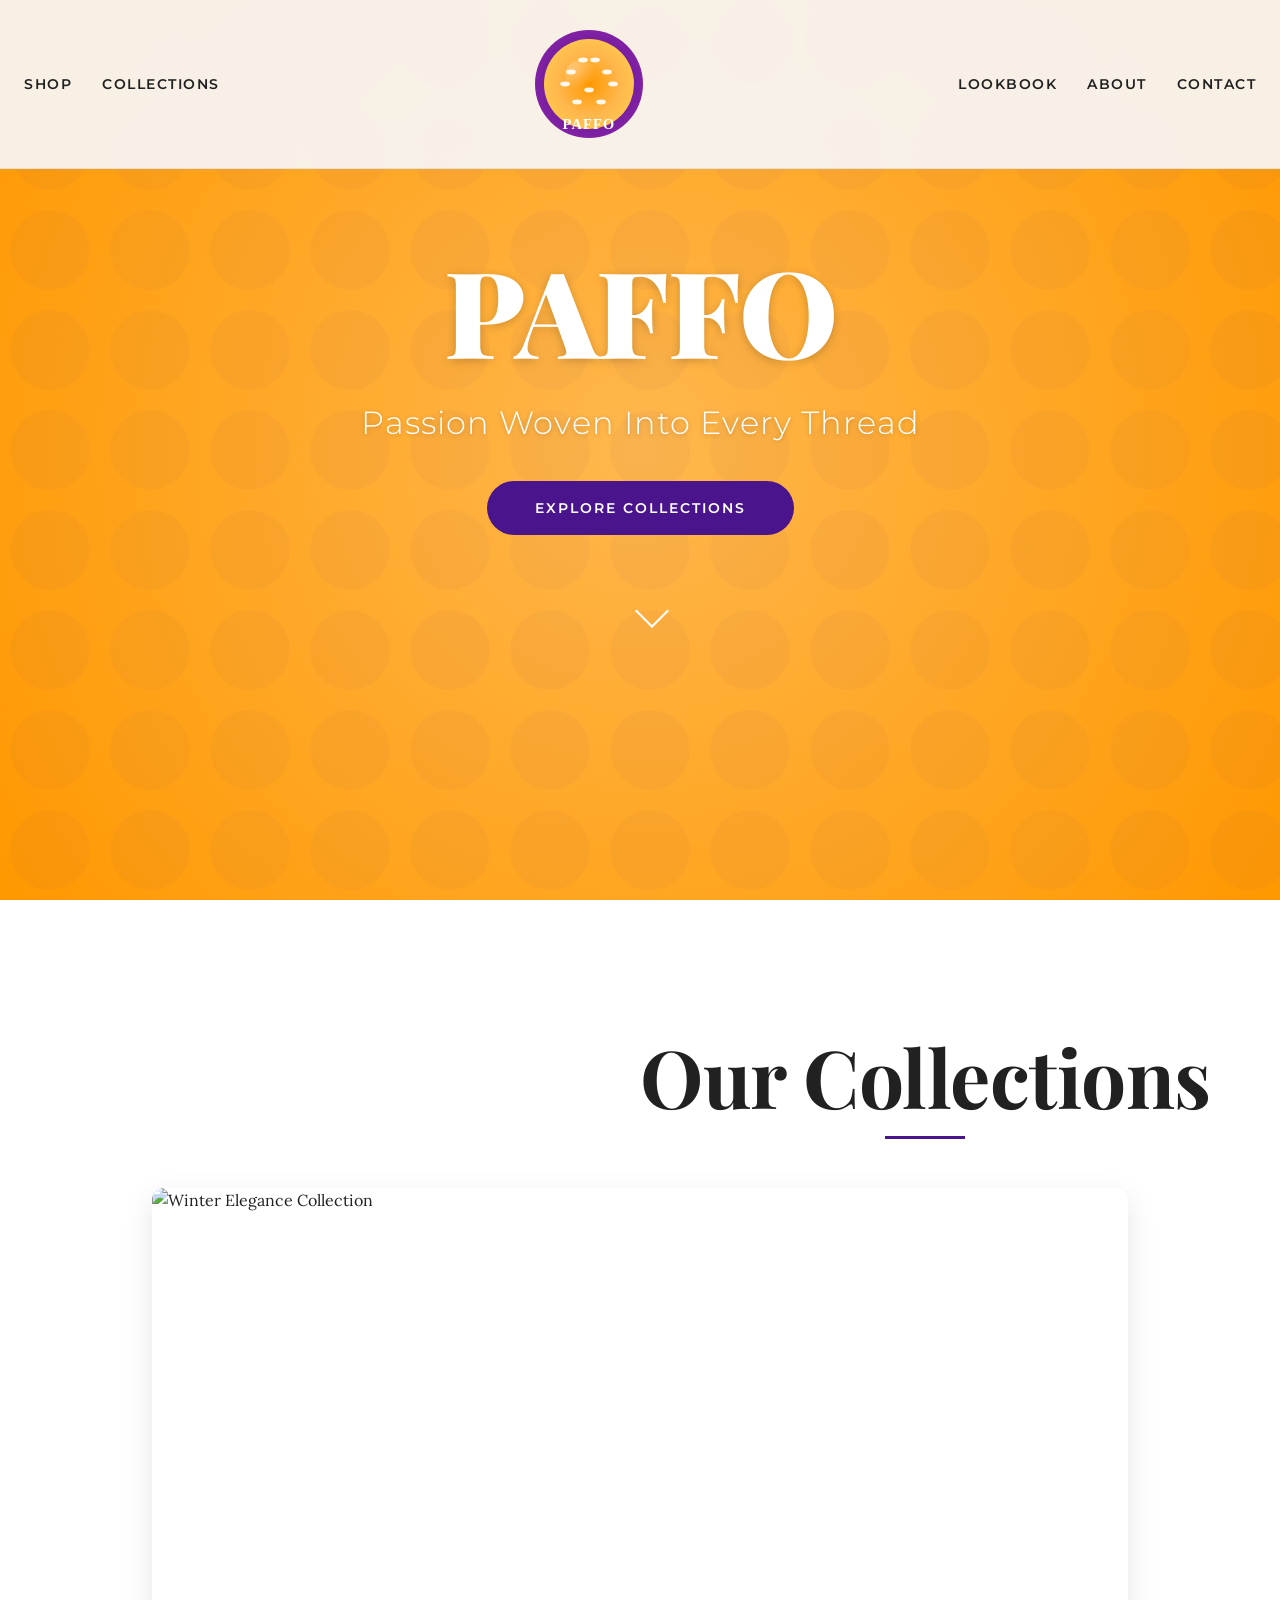
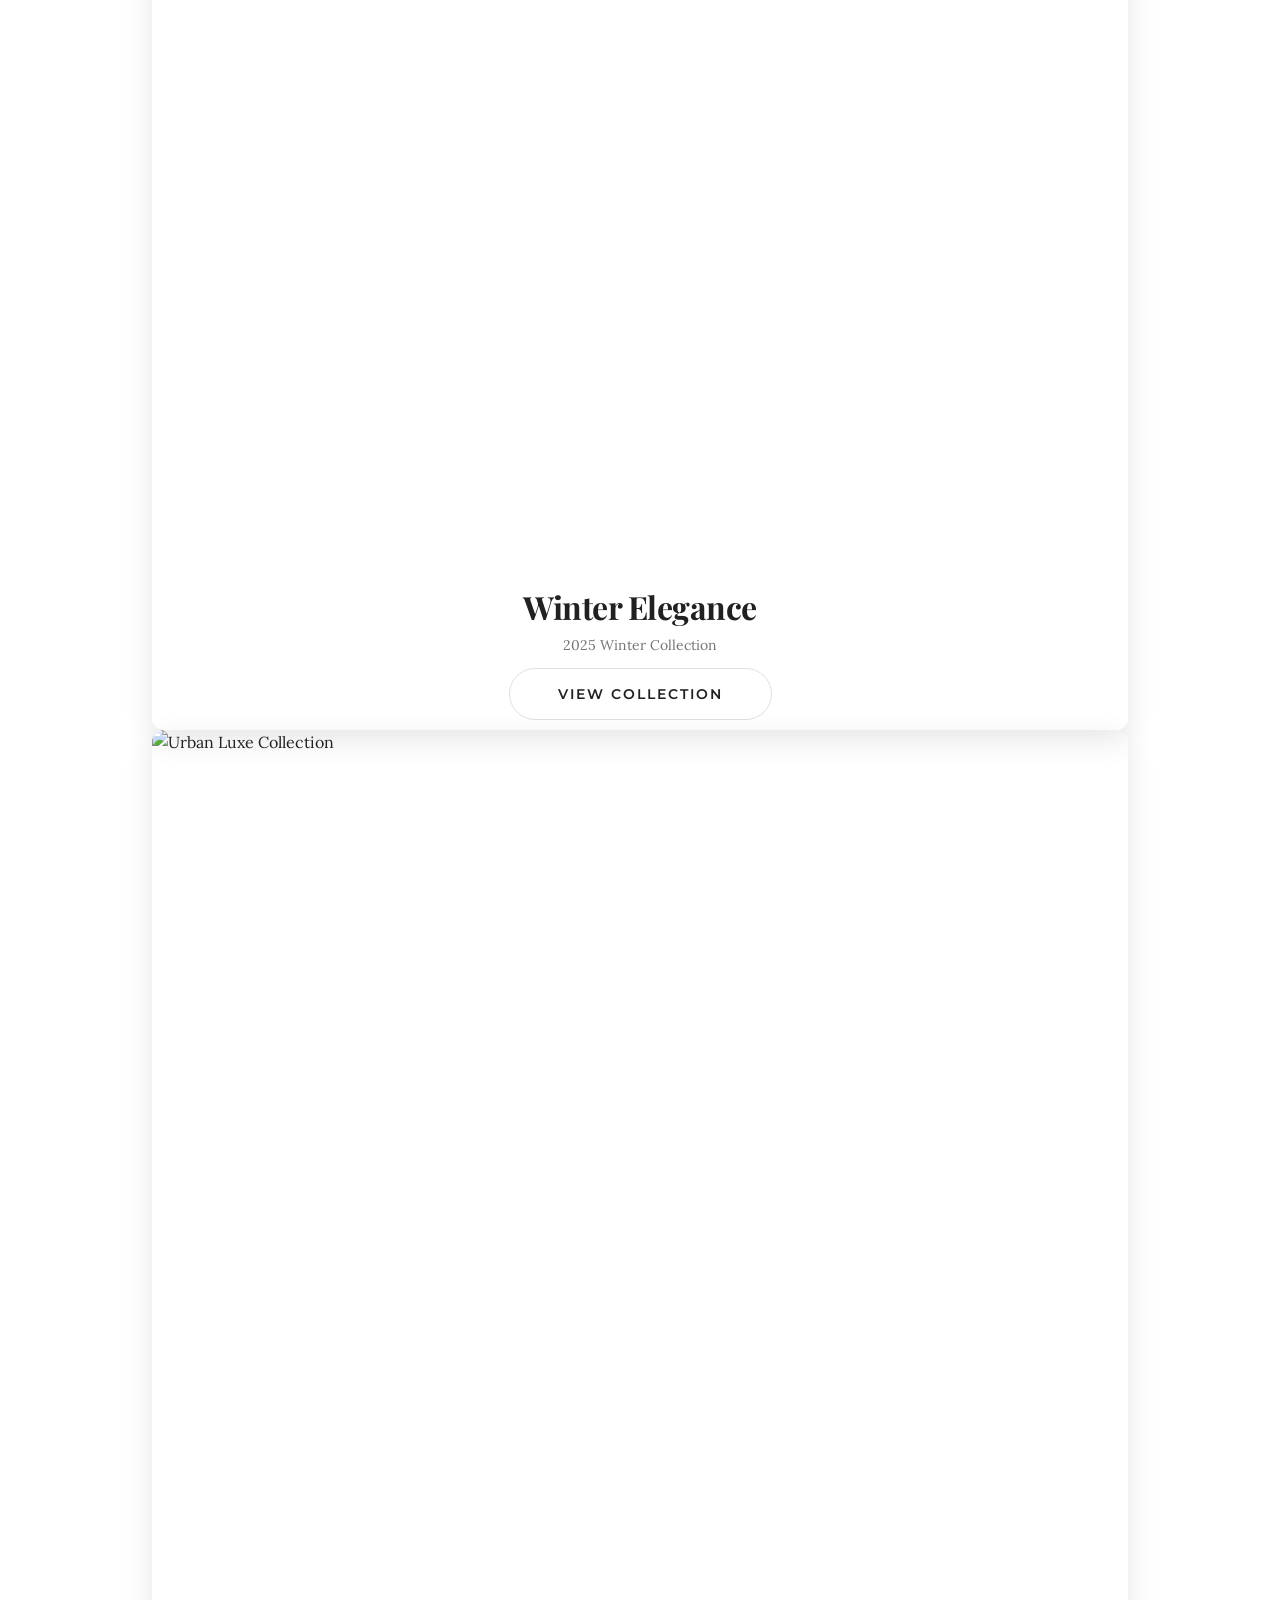
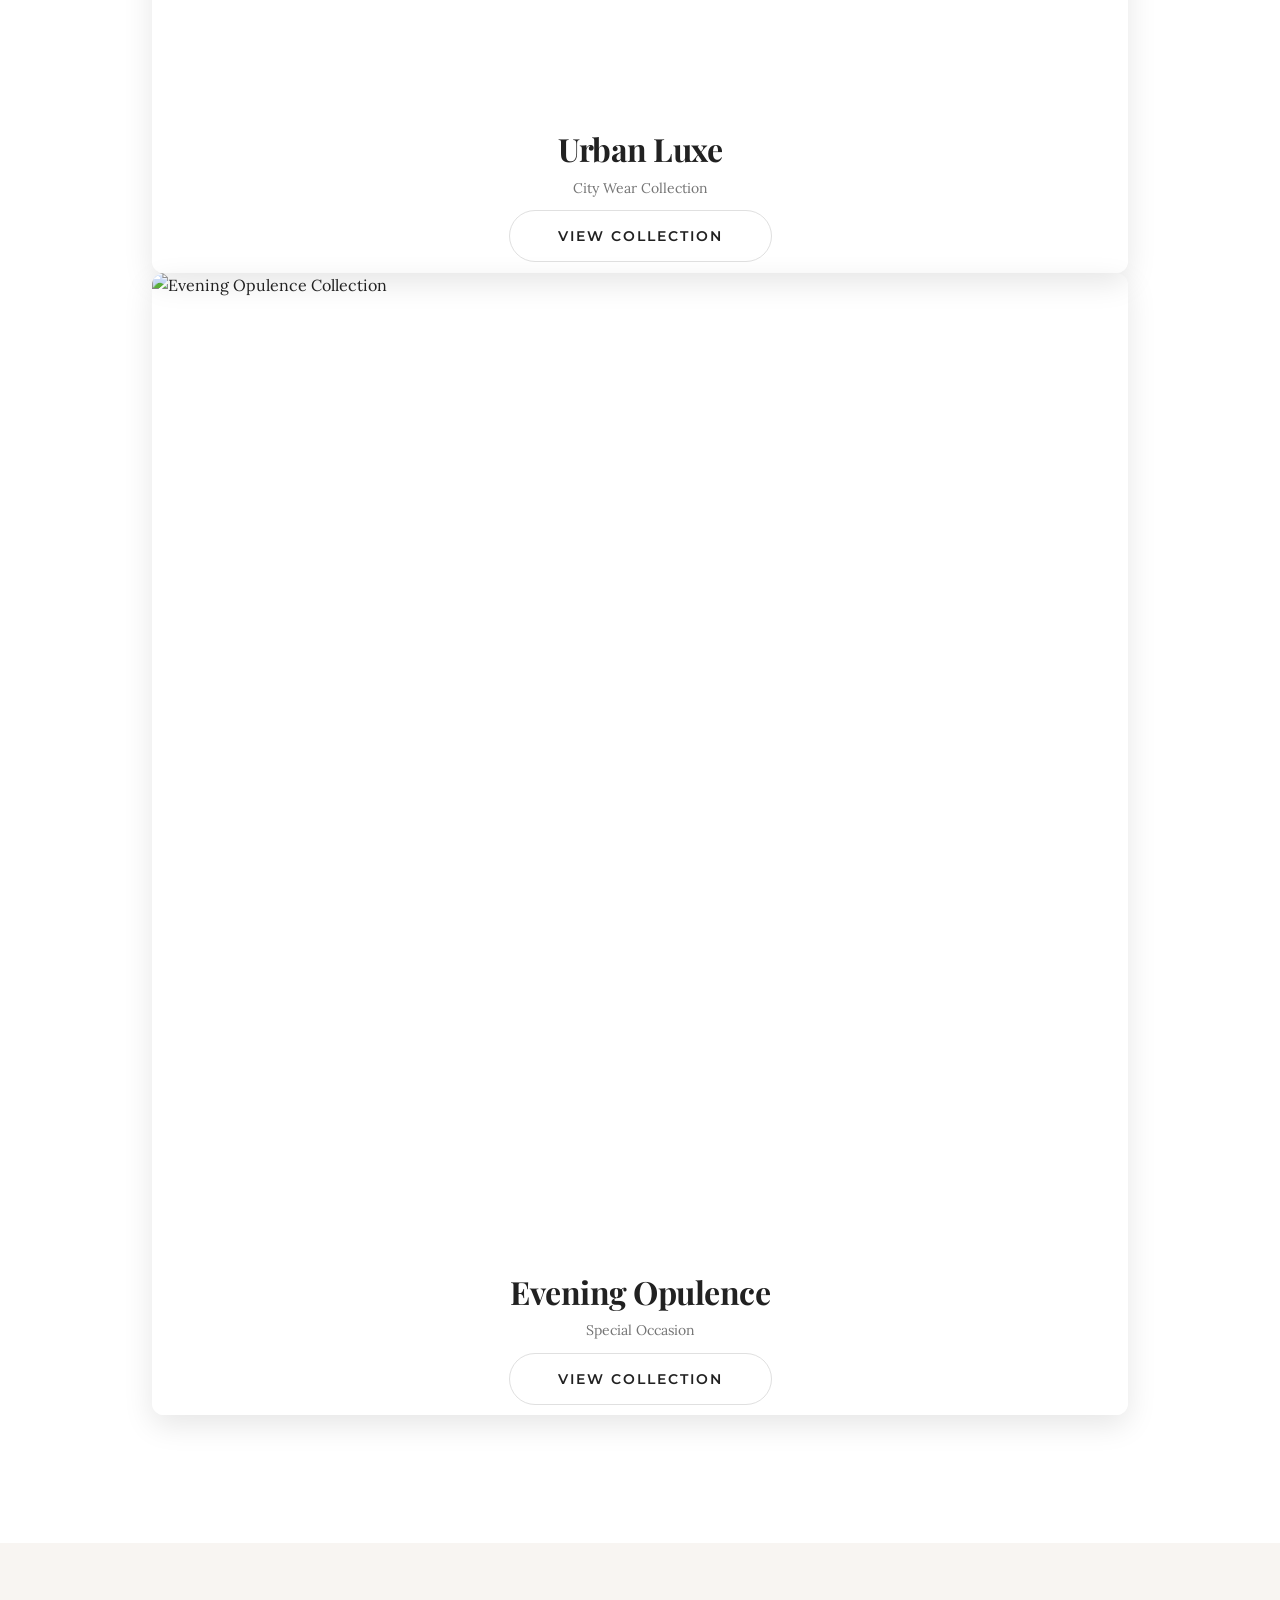
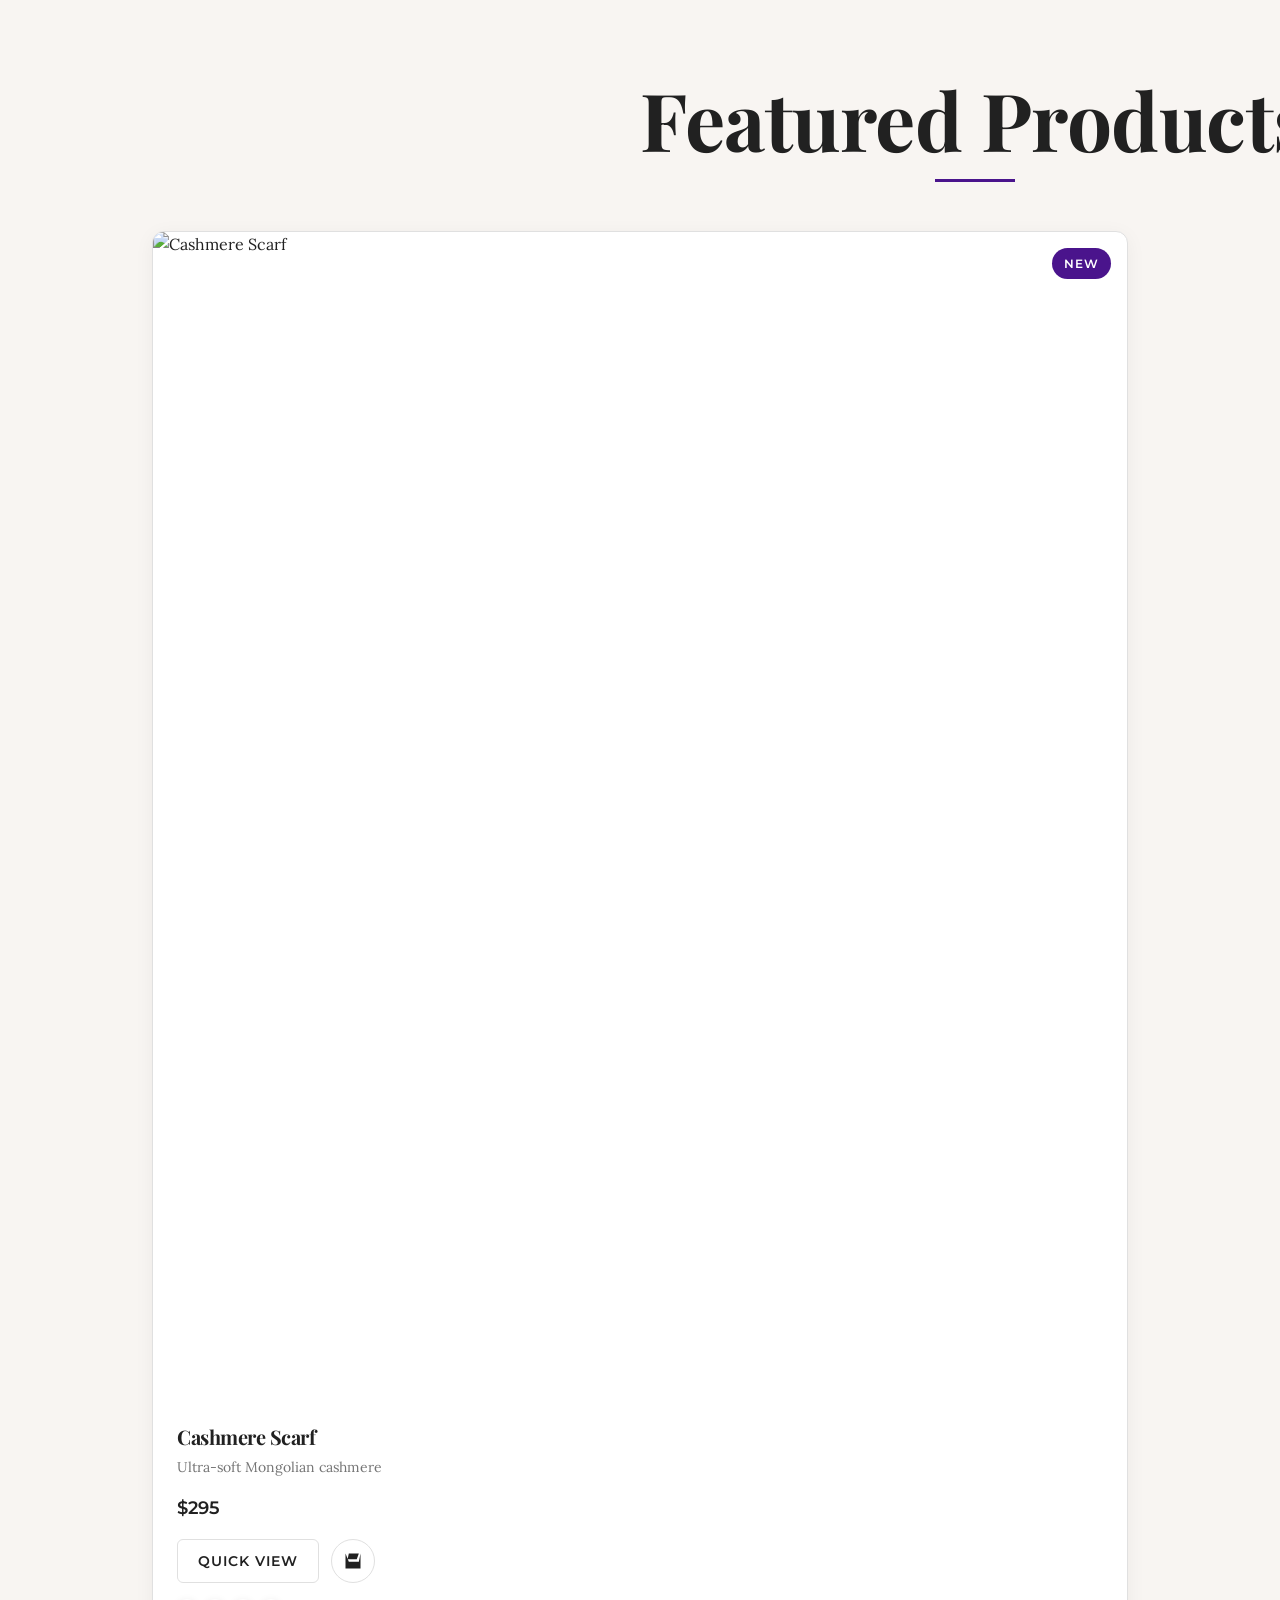
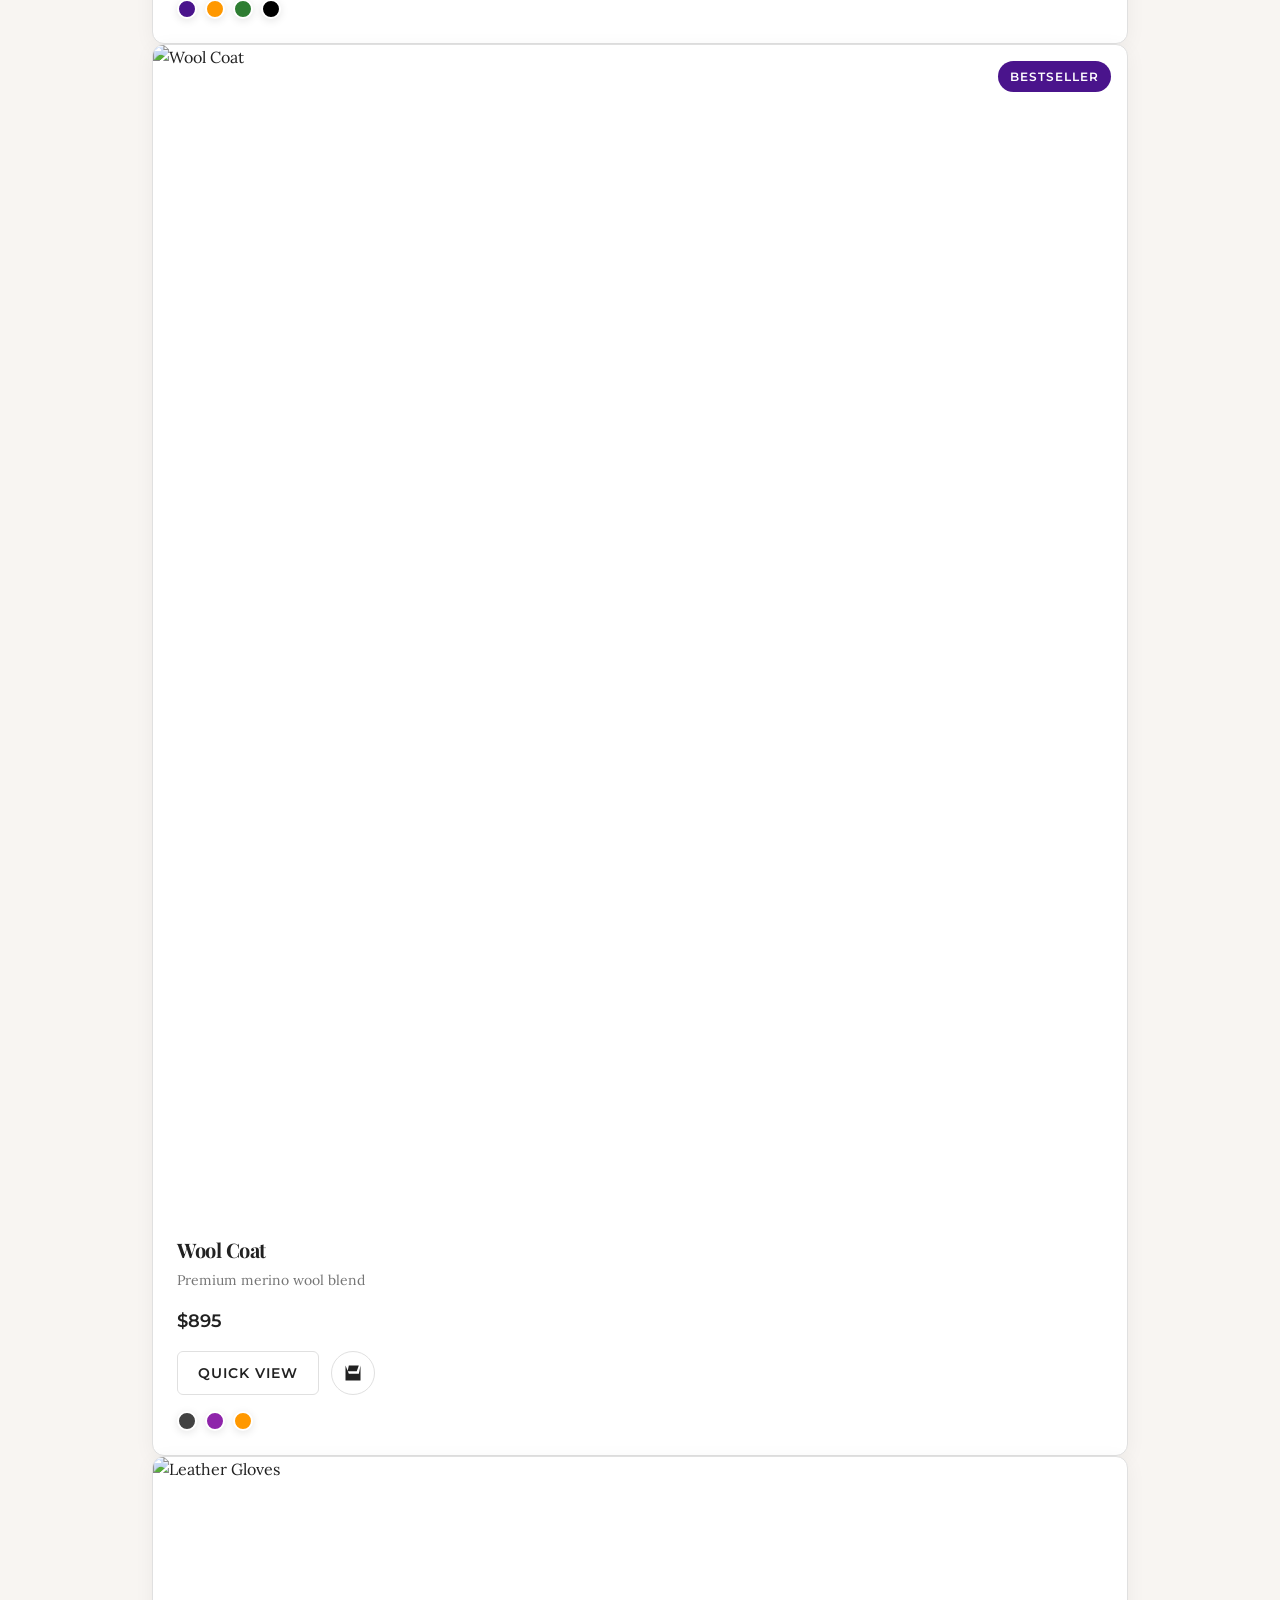
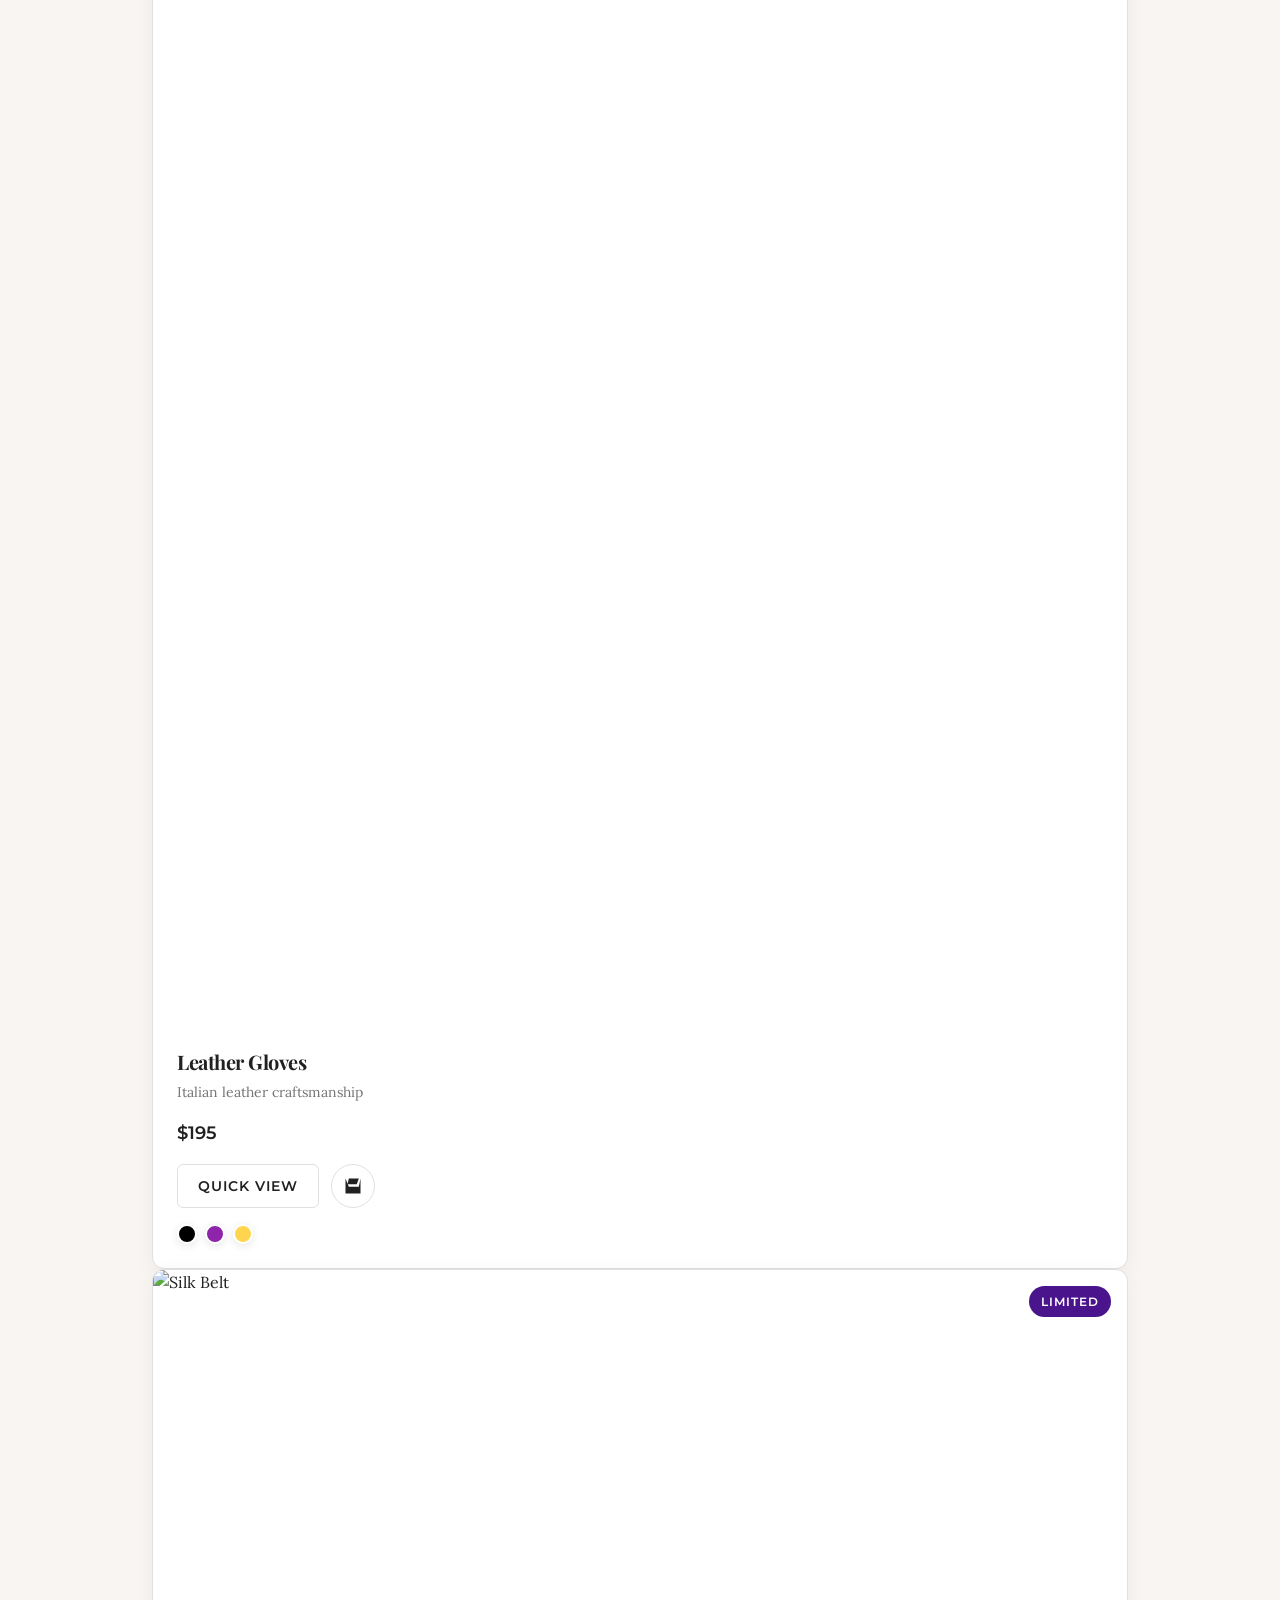
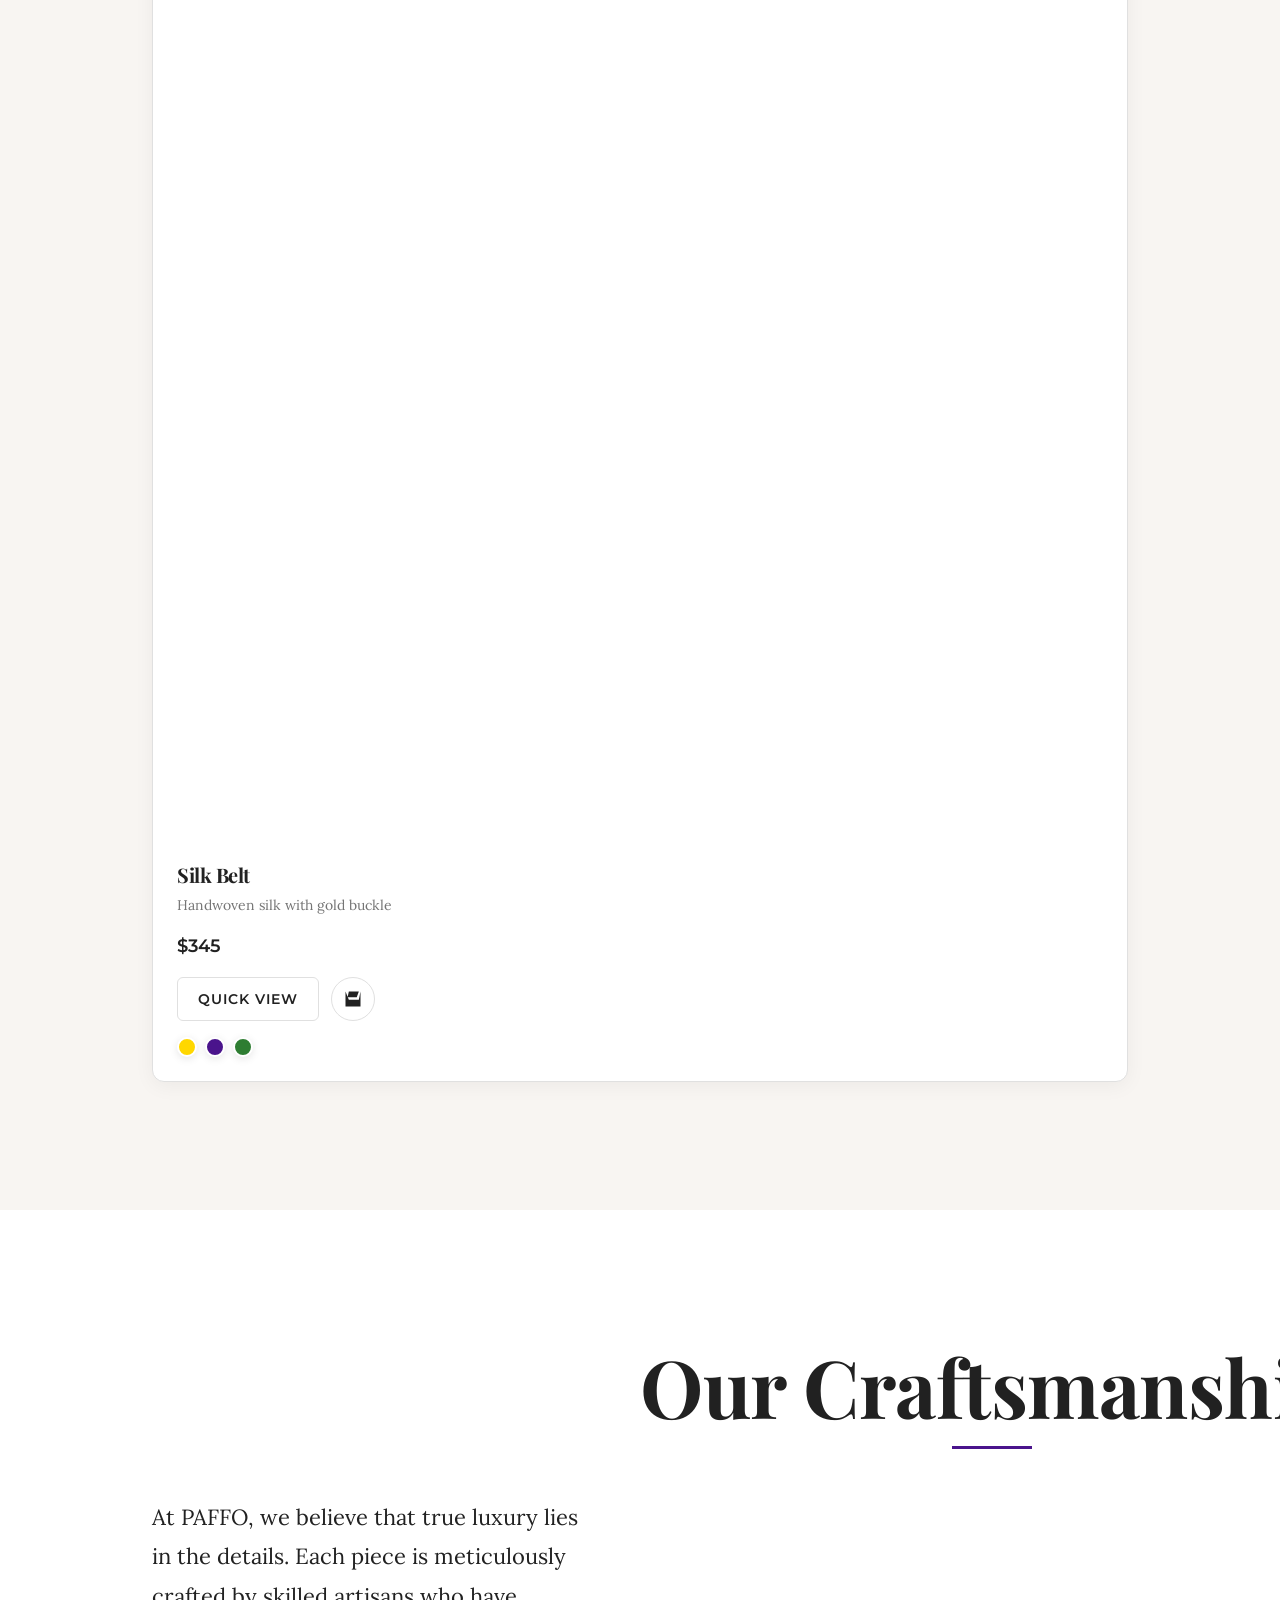
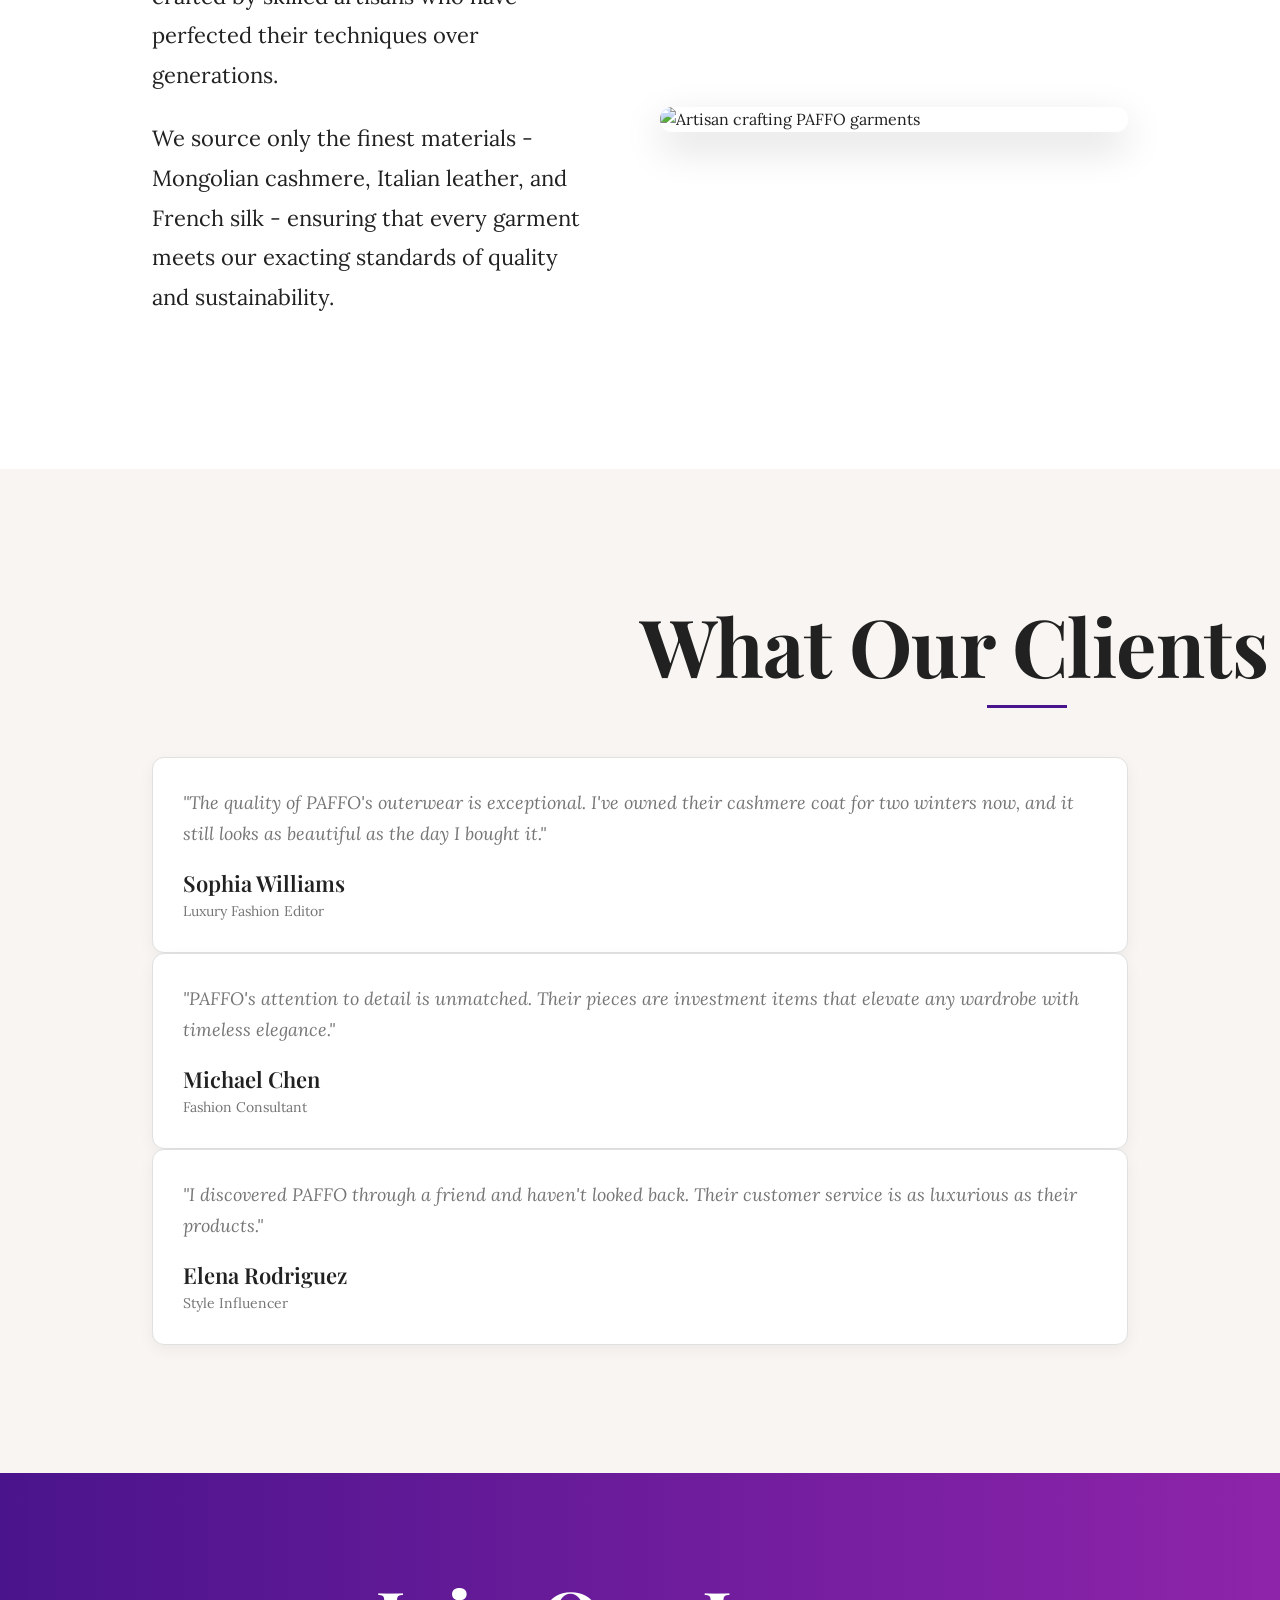
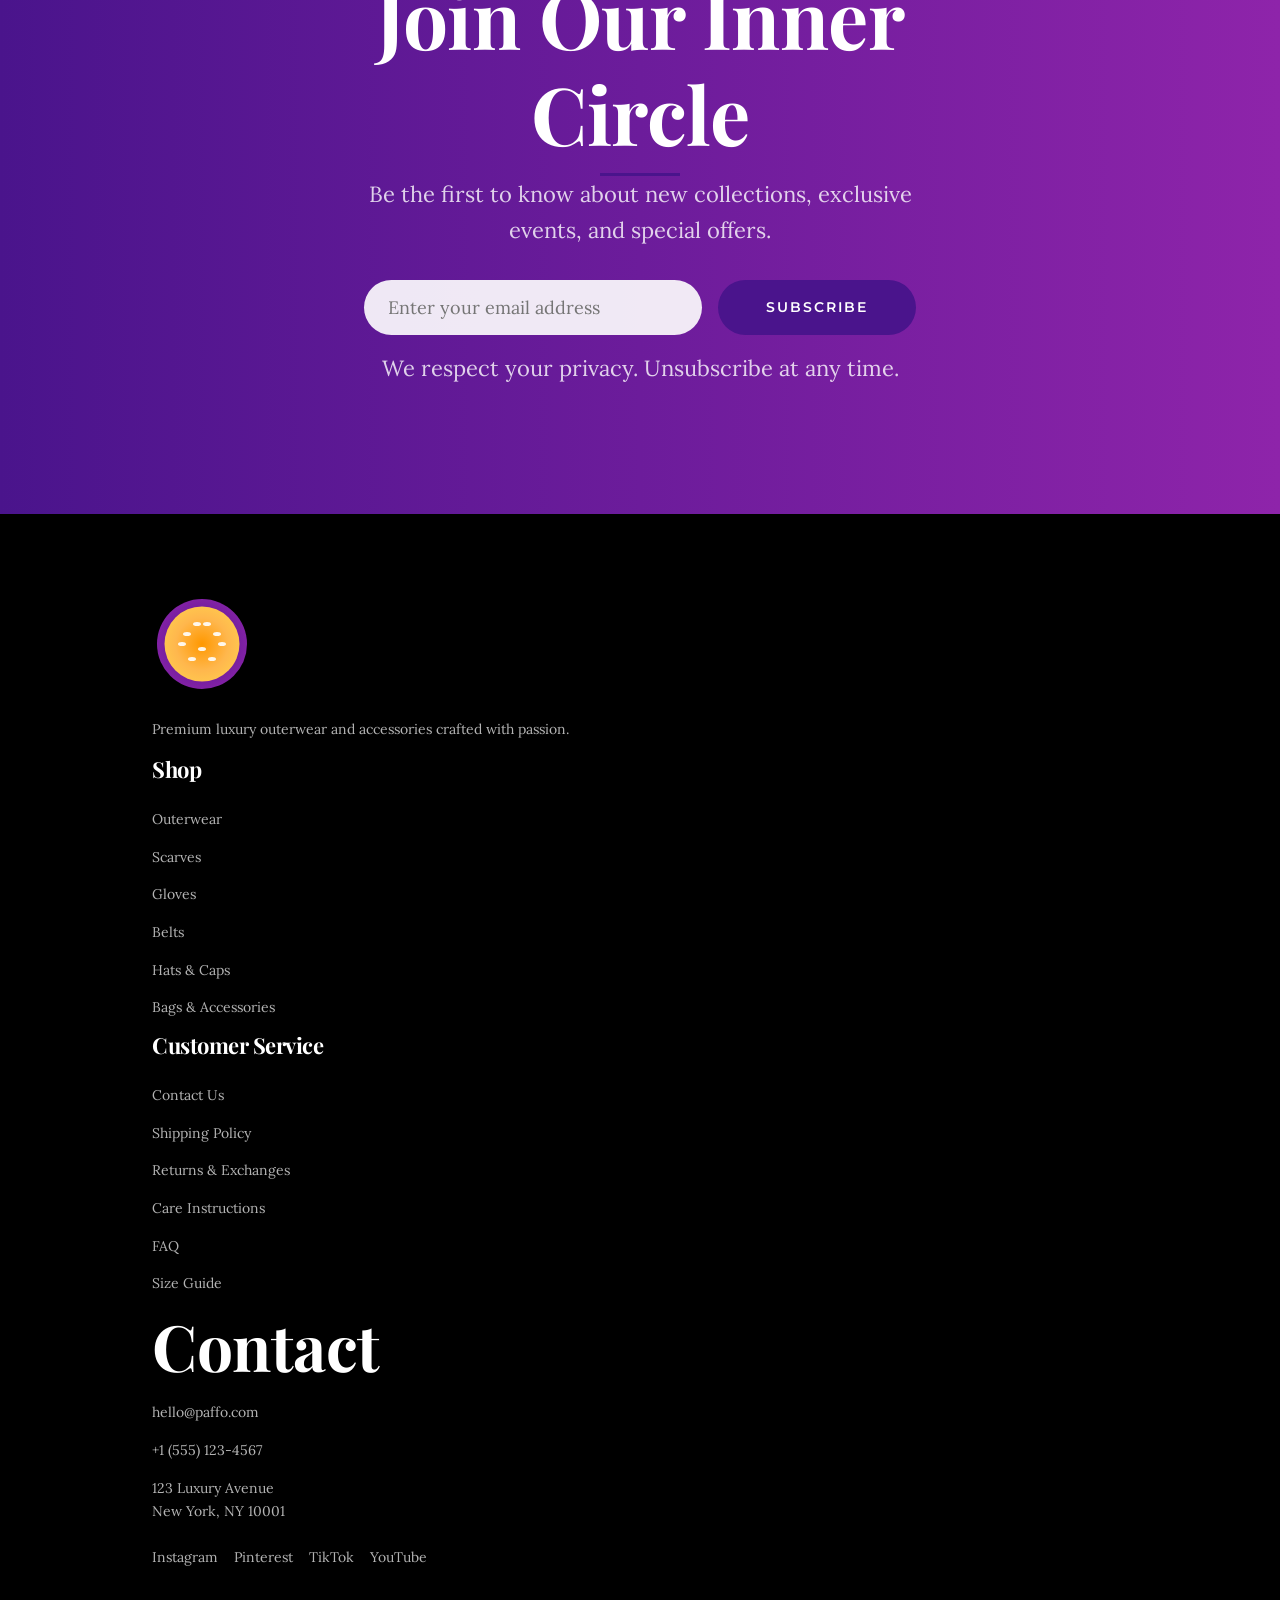
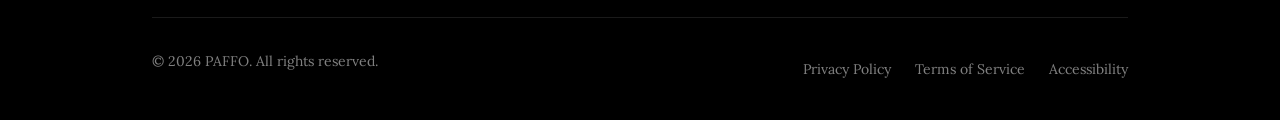
==== index.html @ 818f44b5 "**Title:** Launch PAFFO Luxury Fashion Website with Premium Design and Interactive Features - **.git" ====
<!DOCTYPE html>
<html lang="en">
<head>
    <meta charset="UTF-8">
    <meta name="viewport" content="width=device-width, initial-scale=1.0">
    <title>PAFFO | Luxury Outerwear & Accessories</title>
    <meta name="description" content="Premium luxury outerwear and accessories crafted with passion. Discover our exclusive collections of coats, scarves, gloves and more.">
    
    <!-- Open Graph / Social Media Meta Tags -->
    <meta property="og:title" content="PAFFO | Luxury Outerwear & Accessories">
    <meta property="og:description" content="Premium luxury outerwear and accessories crafted with passion.">
    <meta property="og:image" content="/img/og-image.jpg">
    <meta property="og:url" content="https://paffo.com">
    <meta name="twitter:card" content="summary_large_image">
    
    <!-- Favicon -->
    <link rel="icon" type="image/x-icon" href="/img/favicon.ico">
    <link rel="apple-touch-icon" sizes="180x180" href="/img/apple-touch-icon.png">
    
    <!-- Web Fonts -->
    <link rel="preconnect" href="https://fonts.googleapis.com">
    <link rel="preconnect" href="https://fonts.gstatic.com" crossorigin>
    <link href="https://fonts.googleapis.com/css2?family=Playfair+Display:wght@400;700;900&family=Lora:ital,wght@0,400;0,500;1,400&family=Montserrat:wght@300;400;600&display=swap" rel="stylesheet">
    
    <!-- CSS Files -->
    <link rel="stylesheet" href="/css/reset.css">
    <link rel="stylesheet" href="/css/variables.css">
    <link rel="stylesheet" href="/css/base.css">
    <link rel="stylesheet" href="/css/layout.css">
    <link rel="stylesheet" href="/css/components.css">
    <link rel="stylesheet" href="/css/navigation.css">
    <link rel="stylesheet" href="/css/animations.css">
    <link rel="stylesheet" href="/css/responsive.css">
</head>
<body>
    <!-- Navigation -->
    <nav class="navbar">
        <div class="nav-container">
            <div class="nav-left">
                <a href="#" class="nav-item">Shop</a>
                <a href="#" class="nav-item">Collections</a>
            </div>
            
            <div class="nav-logo">
                <svg class="paffo-logo" viewBox="0 0 200 200" xmlns="http://www.w3.org/2000/svg">
                  <!-- Outer rind - purple gradient -->
                  <circle cx="100" cy="100" r="90" fill="url(#rindGradient)"/>
                  
                  <!-- Inner flesh - orange gradient -->
                  <circle cx="100" cy="100" r="75" fill="url(#fleshGradient)"/>
                  
                  <!-- Seeds - scattered pattern -->
                  <g class="seeds">
                    <!-- Seed 1 -->
                    <ellipse cx="70" cy="80" rx="8" ry="4" fill="#FFFFFF" opacity="0.9"/>
                    <!-- Seed 2 -->
                    <ellipse cx="130" cy="80" rx="8" ry="4" fill="#FFFFFF" opacity="0.9"/>
                    <!-- Seed 3 -->
                    <ellipse cx="100" cy="110" rx="8" ry="4" fill="#FFFFFF" opacity="0.9"/>
                    <!-- Seed 4 -->
                    <ellipse cx="80" cy="130" rx="8" ry="4" fill="#FFFFFF" opacity="0.9"/>
                    <!-- Seed 5 -->
                    <ellipse cx="120" cy="130" rx="8" ry="4" fill="#FFFFFF" opacity="0.9"/>
                    <!-- Seed 6 -->
                    <ellipse cx="60" cy="100" rx="8" ry="4" fill="#FFFFFF" opacity="0.9"/>
                    <!-- Seed 7 -->
                    <ellipse cx="140" cy="100" rx="8" ry="4" fill="#FFFFFF" opacity="0.9"/>
                    <!-- Seed 8 -->
                    <ellipse cx="90" cy="60" rx="8" ry="4" fill="#FFFFFF" opacity="0.9"/>
                    <!-- Seed 9 -->
                    <ellipse cx="110" cy="60" rx="8" ry="4" fill="#FFFFFF" opacity="0.9"/>
                  </g>
                  
                  <!-- Highlight - glossy effect -->
                  <circle cx="85" cy="85" r="25" fill="url(#highlightGradient)" opacity="0.3"/>
                  
                  <!-- Brand name text -->
                  <text x="100" y="175" text-anchor="middle" font-family="Georgia, serif" font-size="24" font-weight="bold" fill="#FFFFFF" letter-spacing="2">PAFFO</text>
                  
                  <!-- Gradients definitions -->
                  <defs>
                    <radialGradient id="rindGradient" cx="50%" cy="50%" r="60%">
                      <stop offset="0%" stop-color="#4A148C" stop-opacity="1"/>
                      <stop offset="50%" stop-color="#6A1B9A" stop-opacity="1"/>
                      <stop offset="100%" stop-color="#8E24AA" stop-opacity="1"/>
                    </radialGradient>
                    
                    <radialGradient id="fleshGradient" cx="50%" cy="50%" r="70%">
                      <stop offset="0%" stop-color="#FF9800" stop-opacity="1"/>
                      <stop offset="50%" stop-color="#FFB74D" stop-opacity="1"/>
                      <stop offset="100%" stop-color="#FFD54F" stop-opacity="1"/>
                    </radialGradient>
                    
                    <radialGradient id="highlightGradient" cx="30%" cy="30%" r="70%">
                      <stop offset="0%" stop-color="#FFFFFF" stop-opacity="1"/>
                      <stop offset="100%" stop-color="#FFFFFF" stop-opacity="0"/>
                    </radialGradient>
                  </defs>
                </svg>
            </div>
            
            <div class="nav-right">
                <a href="#" class="nav-item">Lookbook</a>
                <a href="#" class="nav-item">About</a>
                <a href="#" class="nav-item">Contact</a>
            </div>
            
            <div class="hamburger">
                <span></span>
                <span></span>
                <span></span>
            </div>
        </div>
        
        <div class="mobile-menu">
            <svg class="paffo-logo" viewBox="0 0 200 200" xmlns="http://www.w3.org/2000/svg" style="width: 80px; height: 80px;">
              <!-- Outer rind - purple gradient -->
              <circle cx="100" cy="100" r="90" fill="url(#mobileRindGradient)"/>
              
              <!-- Inner flesh - orange gradient -->
              <circle cx="100" cy="100" r="75" fill="url(#mobileFleshGradient)"/>
              
              <!-- Seeds - scattered pattern -->
              <g class="seeds">
                <!-- Seed 1 -->
                <ellipse cx="70" cy="80" rx="8" ry="4" fill="#FFFFFF" opacity="0.9"/>
                <!-- Seed 2 -->
                <ellipse cx="130" cy="80" rx="8" ry="4" fill="#FFFFFF" opacity="0.9"/>
                <!-- Seed 3 -->
                <ellipse cx="100" cy="110" rx="8" ry="4" fill="#FFFFFF" opacity="0.9"/>
                <!-- Seed 4 -->
                <ellipse cx="80" cy="130" rx="8" ry="4" fill="#FFFFFF" opacity="0.9"/>
                <!-- Seed 5 -->
                <ellipse cx="120" cy="130" rx="8" ry="4" fill="#FFFFFF" opacity="0.9"/>
                <!-- Seed 6 -->
                <ellipse cx="60" cy="100" rx="8" ry="4" fill="#FFFFFF" opacity="0.9"/>
                <!-- Seed 7 -->
                <ellipse cx="140" cy="100" rx="8" ry="4" fill="#FFFFFF" opacity="0.9"/>
                <!-- Seed 8 -->
                <ellipse cx="90" cy="60" rx="8" ry="4" fill="#FFFFFF" opacity="0.9"/>
                <!-- Seed 9 -->
                <ellipse cx="110" cy="60" rx="8" ry="4" fill="#FFFFFF" opacity="0.9"/>
              </g>
              
              <!-- Gradients definitions for mobile -->
              <defs>
                <radialGradient id="mobileRindGradient" cx="50%" cy="50%" r="60%">
                  <stop offset="0%" stop-color="#4A148C" stop-opacity="1"/>
                  <stop offset="50%" stop-color="#6A1B9A" stop-opacity="1"/>
                  <stop offset="100%" stop-color="#8E24AA" stop-opacity="1"/>
                </radialGradient>
                
                <radialGradient id="mobileFleshGradient" cx="50%" cy="50%" r="70%">
                  <stop offset="0%" stop-color="#FF9800" stop-opacity="1"/>
                  <stop offset="50%" stop-color="#FFB74D" stop-opacity="1"/>
                  <stop offset="100%" stop-color="#FFD54F" stop-opacity="1"/>
                </radialGradient>
              </defs>
            </svg>
            
            <a href="#" class="mobile-nav-item">Shop</a>
            <a href="#" class="mobile-nav-item">Collections</a>
            <a href="#" class="mobile-nav-item">Lookbook</a>
            <a href="#" class="mobile-nav-item">About</a>
            <a href="#" class="mobile-nav-item">Contact</a>
        </div>
    </nav>

    <!-- Hero Section -->
    <section class="hero">
        <div class="hero-container">
            <div class="hero-content">
                <h1 class="hero-title fade-in">PAFFO</h1>
                <p class="hero-subtitle fade-in">Passion Woven Into Every Thread</p>
                <a href="#collections" class="btn-primary fade-in">Explore Collections</a>
            </div>
            <div class="hero-scroll-indicator fade-in">
                <div class="scroll-arrow"></div>
            </div>
        </div>
    </section>

    <!-- Collections Section -->
    <section id="collections" class="collections-section">
        <div class="container">
            <h2 class="section-title slide-left">Our Collections</h2>
            <div class="collections-grid grid-3">
                <div class="collection-card">
                    <div class="collection-image-container">
                        <img src="/img/collections/winter-elegance.jpg" alt="Winter Elegance Collection" class="collection-image">
                    </div>
                    <div class="collection-info">
                        <h3>Winter Elegance</h3>
                        <p>2025 Winter Collection</p>
                        <a href="#" class="btn-secondary">View Collection</a>
                    </div>
                </div>
                
                <div class="collection-card">
                    <div class="collection-image-container">
                        <img src="/img/collections/urban-luxe.jpg" alt="Urban Luxe Collection" class="collection-image">
                    </div>
                    <div class="collection-info">
                        <h3>Urban Luxe</h3>
                        <p>City Wear Collection</p>
                        <a href="#" class="btn-secondary">View Collection</a>
                    </div>
                </div>
                
                <div class="collection-card">
                    <div class="collection-image-container">
                        <img src="/img/collections/evening-opulence.jpg" alt="Evening Opulence Collection" class="collection-image">
                    </div>
                    <div class="collection-info">
                        <h3>Evening Opulence</h3>
                        <p>Special Occasion</p>
                        <a href="#" class="btn-secondary">View Collection</a>
                    </div>
                </div>
            </div>
        </div>
    </section>

    <!-- Product Showcase -->
    <section class="products-section">
        <div class="container">
            <h2 class="section-title slide-right">Featured Products</h2>
            <div class="products-grid grid-4">
                <div class="product-card">
                    <div class="product-image-container">
                        <img src="/img/products/cashmere-scarf-main.jpg" alt="Cashmere Scarf" class="product-image-main">
                        <img src="/img/products/cashmere-scarf-hover.jpg" alt="Cashmere Scarf" class="product-image-hover">
                        <div class="product-badge">New</div>
                    </div>
                    <div class="product-info">
                        <h3 class="product-name">Cashmere Scarf</h3>
                        <p class="product-description">Ultra-soft Mongolian cashmere</p>
                        <div class="product-price">$295</div>
                        
                        <div class="product-actions">
                            <button class="btn-quick-view">Quick View</button>
                            <button class="btn-add-to-cart">
                                <svg width="20" height="20" viewBox="0 0 24 24">
                                    <path d="M3 3h18l-2 10H7L3 3zm16 0l-2.5 7h-11L7 3H3v18h18V3h-2z" fill="currentColor"/>
                                </svg>
                            </button>
                        </div>
                        
                        <div class="product-colors">
                            <span class="color-swatch" style="background: #4A148C;"></span>
                            <span class="color-swatch" style="background: #FF9800;"></span>
                            <span class="color-swatch" style="background: #2E7D32;"></span>
                            <span class="color-swatch" style="background: #000000;"></span>
                        </div>
                    </div>
                </div>
                
                <div class="product-card">
                    <div class="product-image-container">
                        <img src="/img/products/wool-coat-main.jpg" alt="Wool Coat" class="product-image-main">
                        <img src="/img/products/wool-coat-hover.jpg" alt="Wool Coat" class="product-image-hover">
                        <div class="product-badge">Bestseller</div>
                    </div>
                    <div class="product-info">
                        <h3 class="product-name">Wool Coat</h3>
                        <p class="product-description">Premium merino wool blend</p>
                        <div class="product-price">$895</div>
                        
                        <div class="product-actions">
                            <button class="btn-quick-view">Quick View</button>
                            <button class="btn-add-to-cart">
                                <svg width="20" height="20" viewBox="0 0 24 24">
                                    <path d="M3 3h18l-2 10H7L3 3zm16 0l-2.5 7h-11L7 3H3v18h18V3h-2z" fill="currentColor"/>
                                </svg>
                            </button>
                        </div>
                        
                        <div class="product-colors">
                            <span class="color-swatch" style="background: #424242;"></span>
                            <span class="color-swatch" style="background: #8E24AA;"></span>
                            <span class="color-swatch" style="background: #FF9800;"></span>
                        </div>
                    </div>
                </div>
                
                <div class="product-card">
                    <div class="product-image-container">
                        <img src="/img/products/leather-gloves-main.jpg" alt="Leather Gloves" class="product-image-main">
                        <img src="/img/products/leather-gloves-hover.jpg" alt="Leather Gloves" class="product-image-hover">
                    </div>
                    <div class="product-info">
                        <h3 class="product-name">Leather Gloves</h3>
                        <p class="product-description">Italian leather craftsmanship</p>
                        <div class="product-price">$195</div>
                        
                        <div class="product-actions">
                            <button class="btn-quick-view">Quick View</button>
                            <button class="btn-add-to-cart">
                                <svg width="20" height="20" viewBox="0 0 24 24">
                                    <path d="M3 3h18l-2 10H7L3 3zm16 0l-2.5 7h-11L7 3H3v18h18V3h-2z" fill="currentColor"/>
                                </svg>
                            </button>
                        </div>
                        
                        <div class="product-colors">
                            <span class="color-swatch" style="background: #000000;"></span>
                            <span class="color-swatch" style="background: #8E24AA;"></span>
                            <span class="color-swatch" style="background: #FFD54F;"></span>
                        </div>
                    </div>
                </div>
                
                <div class="product-card">
                    <div class="product-image-container">
                        <img src="/img/products/silk-belt-main.jpg" alt="Silk Belt" class="product-image-main">
                        <img src="/img/products/silk-belt-hover.jpg" alt="Silk Belt" class="product-image-hover">
                        <div class="product-badge">Limited</div>
                    </div>
                    <div class="product-info">
                        <h3 class="product-name">Silk Belt</h3>
                        <p class="product-description">Handwoven silk with gold buckle</p>
                        <div class="product-price">$345</div>
                        
                        <div class="product-actions">
                            <button class="btn-quick-view">Quick View</button>
                            <button class="btn-add-to-cart">
                                <svg width="20" height="20" viewBox="0 0 24 24">
                                    <path d="M3 3h18l-2 10H7L3 3zm16 0l-2.5 7h-11L7 3H3v18h18V3h-2z" fill="currentColor"/>
                                </svg>
                            </button>
                        </div>
                        
                        <div class="product-colors">
                            <span class="color-swatch" style="background: #FFD700;"></span>
                            <span class="color-swatch" style="background: #4A148C;"></span>
                            <span class="color-swatch" style="background: #2E7D32;"></span>
                        </div>
                    </div>
                </div>
            </div>
        </div>
    </section>

    <!-- Craftsmanship Section -->
    <section class="craftsmanship-section">
        <div class="container">
            <h2 class="section-title slide-left">Our Craftsmanship</h2>
            <div class="craftsmanship-content">
                <div class="craftsmanship-text">
                    <p>At PAFFO, we believe that true luxury lies in the details. Each piece is meticulously crafted by skilled artisans who have perfected their techniques over generations.</p>
                    <p>We source only the finest materials - Mongolian cashmere, Italian leather, and French silk - ensuring that every garment meets our exacting standards of quality and sustainability.</p>
                </div>
                <div class="craftsmanship-image">
                    <img src="/img/craftsmanship/artisans.jpg" alt="Artisan crafting PAFFO garments">
                </div>
            </div>
        </div>
    </section>

    <!-- Testimonials -->
    <section class="testimonials-section">
        <div class="container">
            <h2 class="section-title slide-right">What Our Clients Say</h2>
            <div class="testimonials-grid grid-3">
                <div class="testimonial-card">
                    <div class="testimonial-content">
                        <p>"The quality of PAFFO's outerwear is exceptional. I've owned their cashmere coat for two winters now, and it still looks as beautiful as the day I bought it."</p>
                    </div>
                    <div class="testimonial-author">
                        <h4>Sophia Williams</h4>
                        <p>Luxury Fashion Editor</p>
                    </div>
                </div>
                
                <div class="testimonial-card">
                    <div class="testimonial-content">
                        <p>"PAFFO's attention to detail is unmatched. Their pieces are investment items that elevate any wardrobe with timeless elegance."</p>
                    </div>
                    <div class="testimonial-author">
                        <h4>Michael Chen</h4>
                        <p>Fashion Consultant</p>
                    </div>
                </div>
                
                <div class="testimonial-card">
                    <div class="testimonial-content">
                        <p>"I discovered PAFFO through a friend and haven't looked back. Their customer service is as luxurious as their products."</p>
                    </div>
                    <div class="testimonial-author">
                        <h4>Elena Rodriguez</h4>
                        <p>Style Influencer</p>
                    </div>
                </div>
            </div>
        </div>
    </section>

    <!-- Newsletter -->
    <section class="newsletter-section">
        <div class="container">
            <div class="newsletter-content">
                <h2 class="section-title">Join Our Inner Circle</h2>
                <p>Be the first to know about new collections, exclusive events, and special offers.</p>
                
                <form class="newsletter-form">
                    <input type="email" placeholder="Enter your email address" required>
                    <button type="submit" class="btn-primary">Subscribe</button>
                </form>
                
                <p class="privacy-note">We respect your privacy. Unsubscribe at any time.</p>
            </div>
        </div>
    </section>

    <!-- Footer -->
    <footer class="footer">
        <div class="container">
            <div class="footer-grid grid-4">
                <div class="footer-brand">
                    <svg class="paffo-logo" viewBox="0 0 200 200" xmlns="http://www.w3.org/2000/svg" style="width: 100px; height: 100px;">
                      <!-- Outer rind - purple gradient -->
                      <circle cx="100" cy="100" r="90" fill="url(#footerRindGradient)"/>
                      
                      <!-- Inner flesh - orange gradient -->
                      <circle cx="100" cy="100" r="75" fill="url(#footerFleshGradient)"/>
                      
                      <!-- Seeds - scattered pattern -->
                      <g class="seeds">
                        <!-- Seed 1 -->
                        <ellipse cx="70" cy="80" rx="8" ry="4" fill="#FFFFFF" opacity="0.9"/>
                        <!-- Seed 2 -->
                        <ellipse cx="130" cy="80" rx="8" ry="4" fill="#FFFFFF" opacity="0.9"/>
                        <!-- Seed 3 -->
                        <ellipse cx="100" cy="110" rx="8" ry="4" fill="#FFFFFF" opacity="0.9"/>
                        <!-- Seed 4 -->
                        <ellipse cx="80" cy="130" rx="8" ry="4" fill="#FFFFFF" opacity="0.9"/>
                        <!-- Seed 5 -->
                        <ellipse cx="120" cy="130" rx="8" ry="4" fill="#FFFFFF" opacity="0.9"/>
                        <!-- Seed 6 -->
                        <ellipse cx="60" cy="100" rx="8" ry="4" fill="#FFFFFF" opacity="0.9"/>
                        <!-- Seed 7 -->
                        <ellipse cx="140" cy="100" rx="8" ry="4" fill="#FFFFFF" opacity="0.9"/>
                        <!-- Seed 8 -->
                        <ellipse cx="90" cy="60" rx="8" ry="4" fill="#FFFFFF" opacity="0.9"/>
                        <!-- Seed 9 -->
                        <ellipse cx="110" cy="60" rx="8" ry="4" fill="#FFFFFF" opacity="0.9"/>
                      </g>
                      
                      <!-- Gradients definitions for footer -->
                      <defs>
                        <radialGradient id="footerRindGradient" cx="50%" cy="50%" r="60%">
                          <stop offset="0%" stop-color="#4A148C" stop-opacity="1"/>
                          <stop offset="50%" stop-color="#6A1B9A" stop-opacity="1"/>
                          <stop offset="100%" stop-color="#8E24AA" stop-opacity="1"/>
                        </radialGradient>
                        
                        <radialGradient id="footerFleshGradient" cx="50%" cy="50%" r="70%">
                          <stop offset="0%" stop-color="#FF9800" stop-opacity="1"/>
                          <stop offset="50%" stop-color="#FFB74D" stop-opacity="1"/>
                          <stop offset="100%" stop-color="#FFD54F" stop-opacity="1"/>
                        </radialGradient>
                      </defs>
                    </svg>
                    <p>Premium luxury outerwear and accessories crafted with passion.</p>
                </div>
                
                <div class="footer-links">
                    <h3>Shop</h3>
                    <ul>
                        <li><a href="#">Outerwear</a></li>
                        <li><a href="#">Scarves</a></li>
                        <li><a href="#">Gloves</a></li>
                        <li><a href="#">Belts</a></li>
                        <li><a href="#">Hats & Caps</a></li>
                        <li><a href="#">Bags & Accessories</a></li>
                    </ul>
                </div>
                
                <div class="footer-links">
                    <h3>Customer Service</h3>
                    <ul>
                        <li><a href="#">Contact Us</a></li>
                        <li><a href="#">Shipping Policy</a></li>
                        <li><a href="#">Returns & Exchanges</a></li>
                        <li><a href="#">Care Instructions</a></li>
                        <li><a href="#">FAQ</a></li>
                        <li><a href="#">Size Guide</a></li>
                    </ul>
                </div>
                
                <div class="footer-contact">
                    <h3>Contact</h3>
                    <ul>
                        <li>hello@paffo.com</li>
                        <li>+1 (555) 123-4567</li>
                        <li>123 Luxury Avenue<br>New York, NY 10001</li>
                    </ul>
                    
                    <div class="social-icons">
                        <a href="#"><span>Instagram</span></a>
                        <a href="#"><span>Pinterest</span></a>
                        <a href="#"><span>TikTok</span></a>
                        <a href="#"><span>YouTube</span></a>
                    </div>
                </div>
            </div>
            
            <div class="footer-bottom">
                <p>&copy; 2026 PAFFO. All rights reserved.</p>
                <div class="footer-legal">
                    <a href="#">Privacy Policy</a>
                    <a href="#">Terms of Service</a>
                    <a href="#">Accessibility</a>
                </div>
            </div>
        </div>
    </footer>

    <!-- JavaScript Files -->
    <script src="/js/main.js"></script>
    <script src="/js/scroll-animations.js"></script>
    <script src="/js/mobile-menu.js"></script>
    <script src="/js/product-interactions.js"></script>
</body>
</html>
---- css/variables.css ----
:root {
  /* Passion Fruit Colors */
  --pf-purple: #4A148C;
  --pf-purple-light: #6A1B9A;
  --pf-purple-dark: #8E24AA;
  --pf-orange: #FF9800;
  --pf-orange-light: #FFB74D;
  --pf-orange-dark: #FFD54F;
  --pf-green: #2E7D32;
  --pf-green-light: #4CAF50;
  --pf-green-dark: #81C784;
  --pf-gold: #FFD700;
  --pf-gold-light: #FFC107;
  
  /* Neutral Colors */
  --neutral-white: #F8F5F2;
  --neutral-white-pure: #FFFFFF;
  --neutral-gray-light: #E0E0E0;
  --neutral-gray: #BDBDBD;
  --neutral-gray-dark: #757575;
  --neutral-charcoal: #424242;
  --neutral-charcoal-dark: #212121;
  --neutral-black: #000000;
  
  /* Theme Colors */
  --bg-primary: var(--neutral-white);
  --bg-secondary: var(--neutral-white-pure);
  --text-primary: var(--neutral-charcoal-dark);
  --text-secondary: var(--neutral-gray-dark);
  --accent-primary: var(--pf-purple);
  --accent-secondary: var(--pf-gold);
  --border-color: var(--neutral-gray-light);
  
  /* Font Sizes */
  --font-xs: 12px;
  --font-sm: 14px;
  --font-base: 16px;
  --font-lg: 18px;
  --font-xl: 24px;
  --font-2xl: 32px;
  --font-3xl: 48px;
  --font-4xl: 64px;
  --font-5xl: 80px;
  --font-6xl: 120px;
}
---- css/base.css ----
/* Base styles */
body {
  font-family: 'Lora', serif;
  background: var(--bg-primary);
  color: var(--text-primary);
  line-height: 1.6;
  overflow-x: hidden;
}

.section-title {
  font-family: 'Playfair Display', serif;
  font-size: var(--font-4xl);
  font-weight: 700;
  text-align: center;
  margin-bottom: 4rem;
  position: relative;
  display: inline-block;
  left: 50%;
  transform: translateX(-50%);
}

.section-title::after {
  content: '';
  position: absolute;
  bottom: -15px;
  left: 50%;
  transform: translateX(-50%);
  width: 80px;
  height: 3px;
  background: var(--accent-primary);
}

/* Button styles */
.btn-primary {
  background: var(--accent-primary);
  color: var(--neutral-white-pure);
  border: none;
  padding: 16px 48px;
  border-radius: 30px;
  font-family: 'Montserrat', sans-serif;
  font-size: 14px;
  font-weight: 600;
  letter-spacing: 2px;
  text-transform: uppercase;
  cursor: pointer;
  transition: all 0.3s ease;
  position: relative;
  overflow: hidden;
  display: inline-block;
}

.btn-primary::before {
  content: '';
  position: absolute;
  top: 0;
  left: -100%;
  width: 100%;
  height: 100%;
  background: linear-gradient(90deg, transparent, rgba(255, 255, 255, 0.2), transparent);
  transition: left 0.6s ease;
}

.btn-primary:hover::before {
  left: 100%;
}

.btn-primary:hover {
  transform: translateY(-2px);
  box-shadow: 0 8px 30px rgba(74, 20, 140, 0.4);
}

.btn-secondary {
  background: transparent;
  color: var(--text-primary);
  border: 1px solid var(--border-color);
  padding: 16px 48px;
  border-radius: 30px;
  font-family: 'Montserrat', sans-serif;
  font-size: 14px;
  font-weight: 600;
  letter-spacing: 2px;
  text-transform: uppercase;
  cursor: pointer;
  transition: all 0.3s ease;
}

.btn-secondary:hover {
  background: var(--accent-primary);
  color: var(--neutral-white-pure);
  border-color: var(--accent-primary);
  transform: translateY(-2px);
  box-shadow: 0 8px 30px rgba(74, 20, 140, 0.3);
}

/* Responsive adjustments */
@media (max-width: 767px) {
  .section-title {
    font-size: var(--font-3xl);
    margin-bottom: 2rem;
  }
  
  .btn-primary, .btn-secondary {
    padding: 14px 32px;
    font-size: 12px;
    letter-spacing: 1px;
  }
}

@media (max-width: 480px) {
  .section-title {
    font-size: var(--font-2xl);
  }
  
  .btn-primary, .btn-secondary {
    width: 100%;
    padding: 16px;
    text-align: center;
  }
}
---- css/layout.css ----
/* Layout styles */
.hero {
  height: 100vh;
  min-height: 600px;
  position: relative;
  display: flex;
  align-items: center;
  justify-content: center;
  background: radial-gradient(circle at center, var(--pf-orange-light) 0%, var(--pf-orange) 100%);
  overflow: hidden;
}

.hero::before {
  content: '';
  position: absolute;
  top: 0;
  left: 0;
  right: 0;
  bottom: 0;
  background: url("data:image/svg+xml,%3Csvg width='100' height='100' viewBox='0 0 100 100' xmlns='http://www.w3.org/2000/svg'%3E%3Ccircle cx='50' cy='50' r='40' fill='%234A148C' opacity='0.1'/%3E%3C/svg%3E") repeat;
  opacity: 0.3;
  z-index: 1;
}

.hero-container {
  position: relative;
  z-index: 2;
  text-align: center;
  max-width: 800px;
  padding: 0 24px;
}

.hero-content {
  margin-bottom: 120px;
}

.hero-title {
  font-size: var(--font-6xl);
  font-weight: 900;
  color: var(--neutral-white-pure);
  margin-bottom: 1rem;
  text-shadow: 0 2px 10px rgba(0, 0, 0, 0.2);
  animation: float 3s ease-in-out infinite;
}

.hero-subtitle {
  font-size: var(--font-xl);
  color: var(--neutral-white-pure);
  margin-bottom: 2rem;
  font-family: 'Montserrat', sans-serif;
  font-weight: 300;
  letter-spacing: 1px;
  text-shadow: 0 1px 5px rgba(0, 0, 0, 0.2);
}

.hero-scroll-indicator {
  position: absolute;
  bottom: 40px;
  left: 50%;
  transform: translateX(-50%);
  display: flex;
  flex-direction: column;
  align-items: center;
  color: var(--neutral-white-pure);
  font-family: 'Montserrat', sans-serif;
  font-size: 14px;
  text-transform: uppercase;
  letter-spacing: 2px;
}

.scroll-arrow {
  width: 24px;
  height: 24px;
  border-right: 2px solid var(--neutral-white-pure);
  border-bottom: 2px solid var(--neutral-white-pure);
  transform: rotate(45deg);
  margin-top: 10px;
  animation: bounce 2s infinite;
}

.collections-section {
  padding: 8rem 0;
  background: var(--bg-secondary);
}

.collections-grid {
  gap: 40px;
}

.collection-card {
  position: relative;
  border-radius: 12px;
  overflow: hidden;
  box-shadow: 0 10px 30px rgba(0, 0, 0, 0.1);
  transition: all 0.3s ease;
}

.collection-card:hover {
  transform: translateY(-10px);
  box-shadow: 0 20px 50px rgba(74, 20, 140, 0.2);
}

.collection-image-container {
  position: relative;
  width: 100%;
  padding-top: 100%; /* Square aspect ratio */
  overflow: hidden;
}

.collection-image {
  position: absolute;
  top: 0;
  left: 0;
  width: 100%;
  height: 100%;
  object-fit: cover;
  transition: transform 0.5s ease;
}

.collection-card:hover .collection-image {
  transform: scale(1.05);
}

.collection-info {
  padding: 24px;
  text-align: center;
  background: var(--bg-secondary);
}

.collection-info h3 {
  font-size: var(--font-xl);
  margin-bottom: 0.5rem;
  color: var(--text-primary);
}

.collection-info p {
  color: var(--text-secondary);
  margin-bottom: 1.5rem;
  font-size: var(--font-sm);
}

.products-section {
  padding: 8rem 0;
  background: var(--bg-primary);
}

.products-grid {
  gap: 32px;
}

.craftsmanship-section {
  padding: 8rem 0;
  background: var(--bg-secondary);
}

.craftsmanship-content {
  display: grid;
  grid-template-columns: 1fr 1fr;
  gap: 40px;
  align-items: center;
}

.craftsmanship-text {
  padding-right: 2rem;
}

.craftsmanship-text p {
  margin-bottom: 1.5rem;
  font-size: var(--font-lg);
  line-height: 1.8;
}

.craftsmanship-image {
  border-radius: 12px;
  overflow: hidden;
  box-shadow: 0 15px 40px rgba(0, 0, 0, 0.15);
}

.craftsmanship-image img {
  width: 100%;
  height: auto;
  display: block;
  transition: transform 0.5s ease;
}

.craftsmanship-image:hover img {
  transform: scale(1.05);
}

.testimonials-section {
  padding: 8rem 0;
  background: var(--bg-primary);
}

.testimonials-grid {
  gap: 30px;
}

.newsletter-section {
  padding: 6rem 0;
  background: linear-gradient(to right, var(--pf-purple), var(--pf-purple-dark));
  color: var(--neutral-white-pure);
  text-align: center;
}

.newsletter-content {
  max-width: 600px;
  margin: 0 auto;
  padding: 0 24px;
}

.newsletter-content h2 {
  color: var(--neutral-white-pure);
  margin-bottom: 1rem;
}

.newsletter-content p {
  color: rgba(255, 255, 255, 0.8);
  margin-bottom: 2rem;
  font-size: var(--font-lg);
}

.newsletter-form {
  display: flex;
  gap: 16px;
  margin-bottom: 1rem;
  justify-content: center;
}

.newsletter-form input {
  flex: 1;
  padding: 16px 24px;
  border-radius: 30px;
  border: none;
  font-size: var(--font-base);
  background: rgba(255, 255, 255, 0.9);
  color: var(--text-primary);
}

.newsletter-form input::placeholder {
  color: var(--text-secondary);
}

.privacy-note {
  color: rgba(255, 255, 255, 0.7);
  font-size: var(--font-sm);
}

.footer {
  background: var(--neutral-black);
  color: var(--neutral-white-pure);
  padding: 5rem 0 2rem;
}

.footer-grid {
  gap: 40px;
  margin-bottom: 3rem;
}

.footer-brand svg {
  margin-bottom: 1rem;
}

.footer-brand p {
  color: rgba(255, 255, 255, 0.7);
  font-size: var(--font-sm);
}

.footer-links h3 {
  margin-bottom: 1.5rem;
  font-size: var(--font-lg);
  color: var(--neutral-white-pure);
}

.footer-links ul li {
  margin-bottom: 0.75rem;
}

.footer-links ul li a {
  color: rgba(255, 255, 255, 0.7);
  transition: color 0.3s ease;
  font-size: var(--font-sm);
}

.footer-links ul li a:hover {
  color: var(--accent-secondary);
}

.footer-contact ul li {
  margin-bottom: 1rem;
  color: rgba(255, 255, 255, 0.7);
  font-size: var(--font-sm);
}

.social-icons {
  display: flex;
  gap: 16px;
  margin-top: 1.5rem;
}

.social-icons a {
  color: rgba(255, 255, 255, 0.7);
  transition: color 0.3s ease;
  font-size: var(--font-sm);
}

.social-icons a:hover {
  color: var(--accent-secondary);
}

.footer-bottom {
  border-top: 1px solid rgba(255, 255, 255, 0.1);
  padding-top: 2rem;
  display: flex;
  justify-content: space-between;
  align-items: center;
}

.footer-bottom p {
  color: rgba(255, 255, 255, 0.5);
  font-size: var(--font-sm);
}

.footer-legal {
  display: flex;
  gap: 1.5rem;
}

.footer-legal a {
  color: rgba(255, 255, 255, 0.5);
  font-size: var(--font-sm);
  transition: color 0.3s ease;
}

.footer-legal a:hover {
  color: var(--accent-secondary);
}

/* Animations */
@keyframes float {
  0%, 100% { transform: translateY(0); }
  50% { transform: translateY(-10px); }
}

@keyframes bounce {
  0%, 20%, 50%, 80%, 100% { transform: translateY(0) rotate(45deg); }
  40% { transform: translateY(-10px) rotate(45deg); }
  60% { transform: translateY(-5px) rotate(45deg); }
}

/* Responsive adjustments */
@media (max-width: 1023px) {
  .hero-title {
    font-size: var(--font-5xl);
  }
  
  .craftsmanship-content {
    grid-template-columns: 1fr;
  }
  
  .craftsmanship-text {
    padding-right: 0;
    margin-bottom: 2rem;
  }
  
  .footer-bottom {
    flex-direction: column;
    gap: 1rem;
    text-align: center;
  }
  
  .footer-legal {
    justify-content: center;
  }
}

@media (max-width: 767px) {
  .hero {
    min-height: 500px;
  }
  
  .hero-title {
    font-size: var(--font-4xl);
  }
  
  .hero-subtitle {
    font-size: var(--font-lg);
  }
  
  .collections-section,
  .products-section,
  .craftsmanship-section,
  .testimonials-section {
    padding: 4rem 0;
  }
  
  .newsletter-form {
    flex-direction: column;
  }
  
  .footer-grid {
    grid-template-columns: 1fr 1fr;
  }
}

@media (max-width: 480px) {
  .hero-title {
    font-size: var(--font-3xl);
  }
  
  .footer-grid {
    grid-template-columns: 1fr;
  }
}
---- css/components.css ----
/* Component styles */
.paffo-logo {
  width: 120px;
  height: 120px;
  transition: transform 0.3s ease;
}

.paffo-logo:hover {
  transform: scale(1.05);
}

/* Product Card Styles */
.product-card {
  background: var(--bg-secondary);
  border: 1px solid var(--border-color);
  border-radius: 12px;
  overflow: hidden;
  transition: all 0.3s ease;
  box-shadow: 0 4px 20px rgba(0, 0, 0, 0.05);
}

.product-card:hover {
  transform: translateY(-8px);
  box-shadow: 0 12px 40px rgba(74, 20, 140, 0.15);
  border-color: var(--accent-primary);
}

.product-image-container {
  position: relative;
  width: 100%;
  padding-top: 120%; /* 5:6 aspect ratio */
  overflow: hidden;
}

.product-image-main, .product-image-hover {
  position: absolute;
  top: 0;
  left: 0;
  width: 100%;
  height: 100%;
  object-fit: cover;
  transition: opacity 0.3s ease;
}

.product-image-hover {
  opacity: 0;
}

.product-card:hover .product-image-hover {
  opacity: 1;
}

.product-badge {
  position: absolute;
  top: 16px;
  right: 16px;
  background: var(--accent-primary);
  color: var(--neutral-white-pure);
  padding: 6px 12px;
  border-radius: 20px;
  font-family: 'Montserrat', sans-serif;
  font-size: 12px;
  font-weight: 600;
  letter-spacing: 1px;
  text-transform: uppercase;
  z-index: 10;
}

.product-info {
  padding: 24px;
}

.product-name {
  font-family: 'Playfair Display', serif;
  font-size: 20px;
  font-weight: 700;
  color: var(--text-primary);
  margin: 0 0 8px 0;
  transition: color 0.3s ease;
}

.product-card:hover .product-name {
  color: var(--accent-primary);
}

.product-description {
  font-family: 'Lora', serif;
  font-size: 14px;
  color: var(--text-secondary);
  margin: 0 0 16px 0;
  line-height: 1.5;
}

.product-price {
  font-family: 'Montserrat', sans-serif;
  font-size: 18px;
  font-weight: 600;
  color: var(--text-primary);
  margin: 0 0 16px 0;
}

.product-actions {
  display: flex;
  gap: 12px;
  margin-bottom: 16px;
}

.btn-quick-view, .btn-add-to-cart {
  background: var(--neutral-white-pure);
  border: 1px solid var(--border-color);
  border-radius: 6px;
  padding: 10px 20px;
  font-family: 'Montserrat', sans-serif;
  font-size: 14px;
  font-weight: 600;
  letter-spacing: 1px;
  text-transform: uppercase;
  color: var(--text-primary);
  cursor: pointer;
  transition: all 0.3s ease;
}

.btn-quick-view:hover {
  background: var(--accent-primary);
  color: var(--neutral-white-pure);
  border-color: var(--accent-primary);
}

.btn-add-to-cart {
  display: flex;
  align-items: center;
  justify-content: center;
  width: 44px;
  height: 44px;
  padding: 0;
  border-radius: 50%;
}

.btn-add-to-cart:hover {
  background: var(--accent-primary);
  color: var(--neutral-white-pure);
  transform: scale(1.1);
}

.product-colors {
  display: flex;
  gap: 8px;
}

.color-swatch {
  width: 20px;
  height: 20px;
  border-radius: 50%;
  border: 2px solid var(--neutral-white-pure);
  box-shadow: 0 2px 8px rgba(0, 0, 0, 0.1);
  cursor: pointer;
  transition: transform 0.2s ease;
}

.color-swatch:hover {
  transform: scale(1.2);
}

/* Testimonial Card */
.testimonial-card {
  background: var(--bg-secondary);
  border: 1px solid var(--border-color);
  border-radius: 12px;
  padding: 30px;
  box-shadow: 0 5px 15px rgba(0, 0, 0, 0.05);
  transition: all 0.3s ease;
}

.testimonial-card:hover {
  transform: translateY(-5px);
  box-shadow: 0 10px 30px rgba(0, 0, 0, 0.1);
}

.testimonial-content {
  margin-bottom: 20px;
}

.testimonial-content p {
  font-style: italic;
  color: var(--text-secondary);
  line-height: 1.7;
  position: relative;
}

.testimonial-content p::before {
  content: """;
  font-size: 4em;
  position: absolute;
  top: -20px;
  left: -20px;
  color: var(--pf-purple-light);
  opacity: 0.2;
  font-family: 'Playfair Display', serif;
}

.testimonial-author h4 {
  font-family: 'Playfair Display', serif;
  font-size: var(--font-lg);
  color: var(--text-primary);
  margin-bottom: 0.25rem;
}

.testimonial-author p {
  color: var(--text-secondary);
  font-size: var(--font-sm);
  margin: 0;
}

/* Responsive adjustments */
@media (max-width: 767px) {
  .product-actions {
    flex-direction: column;
  }
  
  .btn-quick-view, .btn-add-to-cart {
    width: 100%;
    text-align: center;
    justify-content: center;
  }
  
  .testimonial-content p::before {
    font-size: 3em;
    top: -15px;
    left: -15px;
  }
}

@media (max-width: 480px) {
  .product-actions {
    gap: 8px;
  }
  
  .btn-quick-view, .btn-add-to-cart {
    padding: 12px;
    font-size: 12px;
  }
}
---- css/navigation.css ----
/* Navigation styles */
.navbar {
  position: fixed;
  top: 0;
  left: 0;
  right: 0;
  background: rgba(248, 245, 242, 0.95);
  backdrop-filter: blur(10px);
  padding: 24px 0;
  z-index: 1000;
  transition: background 0.3s ease;
  border-bottom: 1px solid var(--border-color);
}

.navbar.scrolled {
  background: rgba(248, 245, 242, 1);
  padding: 16px 0;
  box-shadow: 0 2px 20px rgba(0, 0, 0, 0.05);
}

.nav-container {
  max-width: 1440px;
  margin: 0 auto;
  padding: 0 24px;
  display: flex;
  justify-content: space-between;
  align-items: center;
}

.nav-left, .nav-right {
  display: flex;
  gap: 40px;
}

.nav-item {
  font-family: 'Montserrat', sans-serif;
  font-size: 14px;
  font-weight: 600;
  letter-spacing: 1.5px;
  text-transform: uppercase;
  color: var(--text-primary);
  text-decoration: none;
  position: relative;
  padding: 8px 0;
  transition: color 0.3s ease;
}

.nav-item:hover {
  color: var(--accent-primary);
}

.nav-item::after {
  content: '';
  position: absolute;
  bottom: 0;
  left: 0;
  width: 0;
  height: 1px;
  background: var(--accent-primary);
  transition: width 0.3s ease;
}

.nav-item:hover::after {
  width: 100%;
}

.nav-logo {
  display: flex;
  align-items: center;
  justify-content: center;
}

/* Mobile menu */
.hamburger {
  display: none;
  flex-direction: column;
  gap: 6px;
  cursor: pointer;
  z-index: 1001;
}

.hamburger span {
  width: 24px;
  height: 2px;
  background: var(--text-primary);
  border-radius: 2px;
  transition: transform 0.3s ease, opacity 0.3s ease;
}

.mobile-menu {
  position: fixed;
  top: 0;
  left: 0;
  right: 0;
  bottom: 0;
  background: var(--neutral-black);
  display: none;
  flex-direction: column;
  align-items: center;
  justify-content: center;
  z-index: 999;
  padding: 40px;
}

.mobile-menu.active {
  display: flex;
  animation: slideIn 0.4s ease;
}

@keyframes slideIn {
  from {
    opacity: 0;
    transform: translateY(-20px);
  }
  to {
    opacity: 1;
    transform: translateY(0);
  }
}

.mobile-nav-item {
  font-family: 'Playfair Display', serif;
  font-size: 48px;
  font-weight: 700;
  color: var(--neutral-white-pure);
  text-decoration: none;
  margin: 24px 0;
  opacity: 0;
  transform: translateY(20px);
  animation: fadeInUp 0.4s ease forwards;
}

.mobile-nav-item:nth-child(1) { animation-delay: 0.1s; }
.mobile-nav-item:nth-child(2) { animation-delay: 0.2s; }
.mobile-nav-item:nth-child(3) { animation-delay: 0.3s; }
.mobile-nav-item:nth-child(4) { animation-delay: 0.4s; }
.mobile-nav-item:nth-child(5) { animation-delay: 0.5s; }

@keyframes fadeInUp {
  to {
    opacity: 1;
    transform: translateY(0);
  }
}

/* Mobile only */
@media (max-width: 1023px) {
  .hamburger {
    display: flex;
  }
  
  .nav-left, .nav-right {
    display: none;
  }
  
  .nav-logo svg {
    width: 80px;
    height: 80px;
  }
}

@media (max-width: 767px) {
  .mobile-nav-item {
    font-size: 32px;
  }
  
  .nav-container {
    padding: 0 16px;
  }
  
  .navbar {
    padding: 16px 0;
  }
}
---- css/animations.css ----
/* Animation styles */
/* Fade in on scroll */
.fade-in {
  opacity: 0;
  transform: translateY(30px);
  transition: opacity 0.6s ease, transform 0.6s ease;
}

.fade-in.appear {
  opacity: 1;
  transform: translateY(0);
}

/* Slide in from left */
.slide-left {
  opacity: 0;
  transform: translateX(-50px);
  transition: opacity 0.6s ease, transform 0.6s ease;
}

.slide-left.appear {
  opacity: 1;
  transform: translateX(0);
}

/* Slide in from right */
.slide-right {
  opacity: 0;
  transform: translateX(50px);
  transition: opacity 0.6s ease, transform 0.6s ease;
}

.slide-right.appear {
  opacity: 1;
  transform: translateX(0);
}

/* Scale in */
.scale-in {
  opacity: 0;
  transform: scale(0.9);
  transition: opacity 0.6s ease, transform 0.6s ease;
}

.scale-in.appear {
  opacity: 1;
  transform: scale(1);
}

/* Enhanced animations for specific elements */
.hero-title {
  animation: float 3s ease-in-out infinite;
}

@keyframes float {
  0%, 100% { transform: translateY(0); }
  50% { transform: translateY(-10px); }
}

.hero-scroll-indicator {
  animation: bounce 2s infinite;
}

@keyframes bounce {
  0%, 20%, 50%, 80%, 100% { transform: translateY(0); }
  40% { transform: translateY(-10px); }
  60% { transform: translateY(-5px); }
}

/* Smooth transitions */
* {
  transition: background-color 0.3s ease, border-color 0.3s ease, color 0.3s ease;
}
---- css/responsive.css ----
/* Responsive design styles */
/* Tablet: 768px - 1023px */
@media (min-width: 768px) and (max-width: 1023px) {
  :root {
    --font-base: 17px;
    --font-lg: 20px;
    --font-xl: 28px;
    --font-2xl: 40px;
    --font-3xl: 56px;
    --font-4xl: 72px;
    --font-5xl: 96px;
  }
  
  .container {
    max-width: 720px;
  }
  
  .grid-3 {
    grid-template-columns: repeat(2, 1fr);
  }
  
  .hero-title {
    font-size: var(--font-5xl);
  }
  
  .hero-subtitle {
    font-size: var(--font-xl);
  }
  
  .section-title {
    font-size: var(--font-3xl);
  }
  
  .nav-left, .nav-right {
    gap: 20px;
  }
  
  .nav-item {
    font-size: 12px;
    letter-spacing: 1px;
  }
}

/* Desktop: 1024px - 1439px */
@media (min-width: 1024px) and (max-width: 1439px) {
  :root {
    --font-base: 18px;
    --font-lg: 22px;
    --font-xl: 32px;
    --font-2xl: 48px;
    --font-3xl: 64px;
    --font-4xl: 80px;
    --font-5xl: 110px;
  }
  
  .container {
    max-width: 1024px;
  }
  
  .grid-3 {
    grid-template-columns: repeat(3, 1fr);
  }
  
  .grid-4 {
    grid-template-columns: repeat(3, 1fr);
  }
  
  .hero-title {
    font-size: var(--font-6xl);
  }
  
  .section-title {
    font-size: var(--font-4xl);
  }
  
  .nav-left, .nav-right {
    gap: 30px;
  }
}

/* Large Desktop: 1440px+ */
@media (min-width: 1440px) {
  .container {
    max-width: 1440px;
  }
  
  .grid-4 {
    grid-template-columns: repeat(4, 1fr);
  }
  
  .hero-title {
    font-size: calc(var(--font-6xl) * 1.2);
  }
}

/* Mobile: 320px - 767px */
@media (max-width: 767px) {
  :root {
    --font-base: 15px;
    --font-lg: 18px;
    --font-xl: 22px;
    --font-2xl: 28px;
    --font-3xl: 36px;
    --font-4xl: 44px;
    --font-5xl: 56px;
  }
  
  .container {
    padding: 0 16px;
  }
  
  .grid-2, .grid-3, .grid-4 {
    grid-template-columns: 1fr;
  }
  
  .hero {
    min-height: 500px;
  }
  
  .hero-content {
    margin-bottom: 80px;
  }
  
  .hero-title {
    font-size: var(--font-4xl);
  }
  
  .hero-subtitle {
    font-size: var(--font-lg);
  }
  
  .section-title {
    font-size: var(--font-2xl);
    margin-bottom: 2rem;
  }
  
  .section-title::after {
    bottom: -12px;
    width: 60px;
  }
  
  .collections-grid, .products-grid {
    gap: 24px;
  }
  
  .collection-card, .product-card {
    max-width: 400px;
    margin: 0 auto;
  }
  
  .craftsmanship-content {
    grid-template-columns: 1fr;
  }
  
  .craftsmanship-text {
    padding-right: 0;
    margin-bottom: 2rem;
  }
  
  .testimonials-grid {
    gap: 20px;
  }
  
  .newsletter-form {
    flex-direction: column;
    gap: 12px;
  }
  
  .newsletter-form input {
    width: 100%;
  }
  
  .footer-grid {
    grid-template-columns: 1fr 1fr;
  }
}

/* Small Mobile: 320px - 479px */
@media (max-width: 479px) {
  :root {
    --font-base: 14px;
    --font-lg: 16px;
    --font-xl: 20px;
    --font-2xl: 24px;
    --font-3xl: 28px;
    --font-4xl: 32px;
    --font-5xl: 40px;
  }
  
  .hero-title {
    font-size: var(--font-3xl);
  }
  
  .hero-subtitle {
    font-size: var(--font-base);
  }
  
  .section-title {
    font-size: var(--font-xl);
  }
  
  .btn-primary, .btn-secondary {
    padding: 14px 24px;
    font-size: 12px;
    letter-spacing: 1px;
  }
  
  .nav-container {
    padding: 0 12px;
  }
  
  .nav-item {
    font-size: 11px;
    gap: 20px;
  }
  
  .footer-grid {
    grid-template-columns: 1fr;
  }
  
  .footer-bottom {
    flex-direction: column;
    gap: 1rem;
    text-align: center;
  }
  
  .footer-legal {
    justify-content: center;
  }
}

/* Extra Small Mobile: 320px - 359px */
@media (max-width: 359px) {
  :root {
    --font-base: 13px;
    --font-lg: 15px;
    --font-xl: 18px;
    --font-2xl: 22px;
    --font-3xl: 24px;
    --font-4xl: 26px;
    --font-5xl: 32px;
  }
  
  .container {
    padding: 0 12px;
  }
  
  .hero-title {
    font-size: var(--font-2xl);
  }
  
  .section-title {
    font-size: var(--font-lg);
  }
  
  .section-title::after {
    bottom: -10px;
    width: 40px;
  }
  
  .collection-info h3 {
    font-size: var(--font-lg);
  }
  
  .product-name {
    font-size: 18px;
  }
}
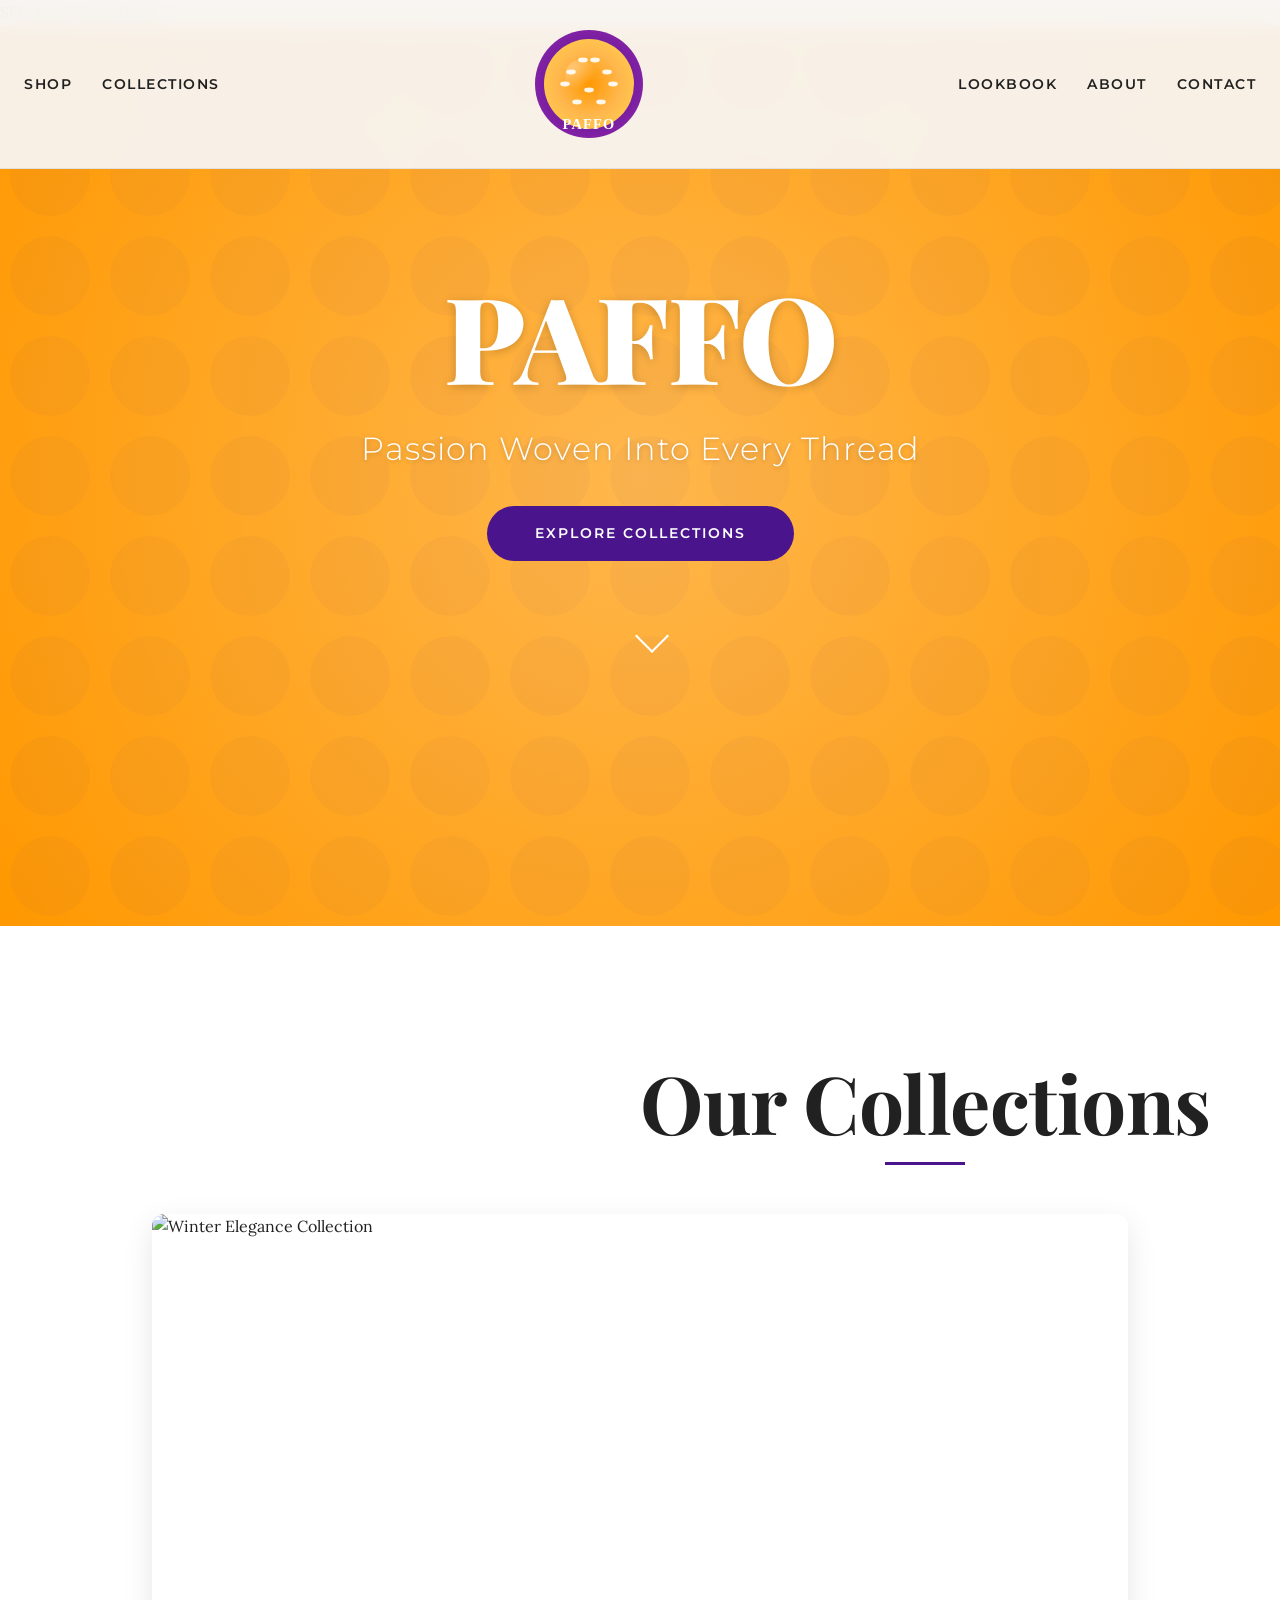
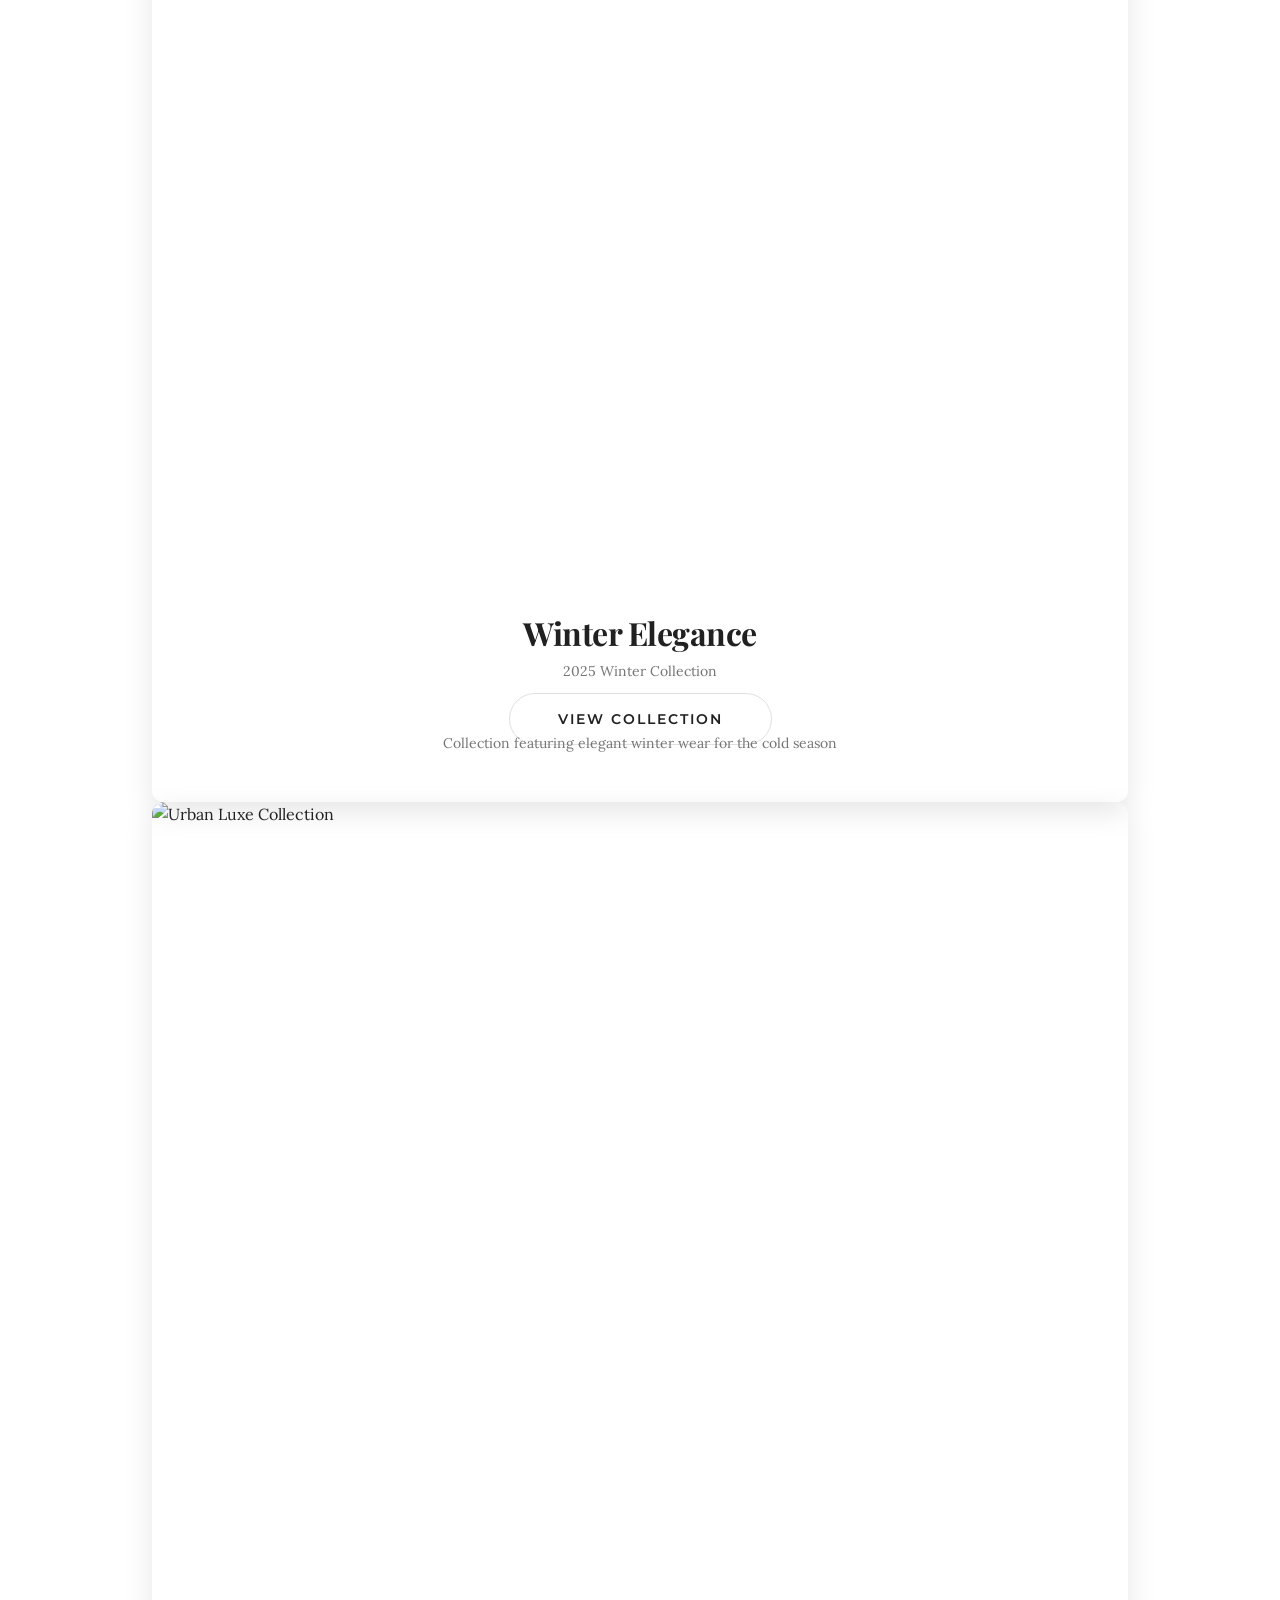
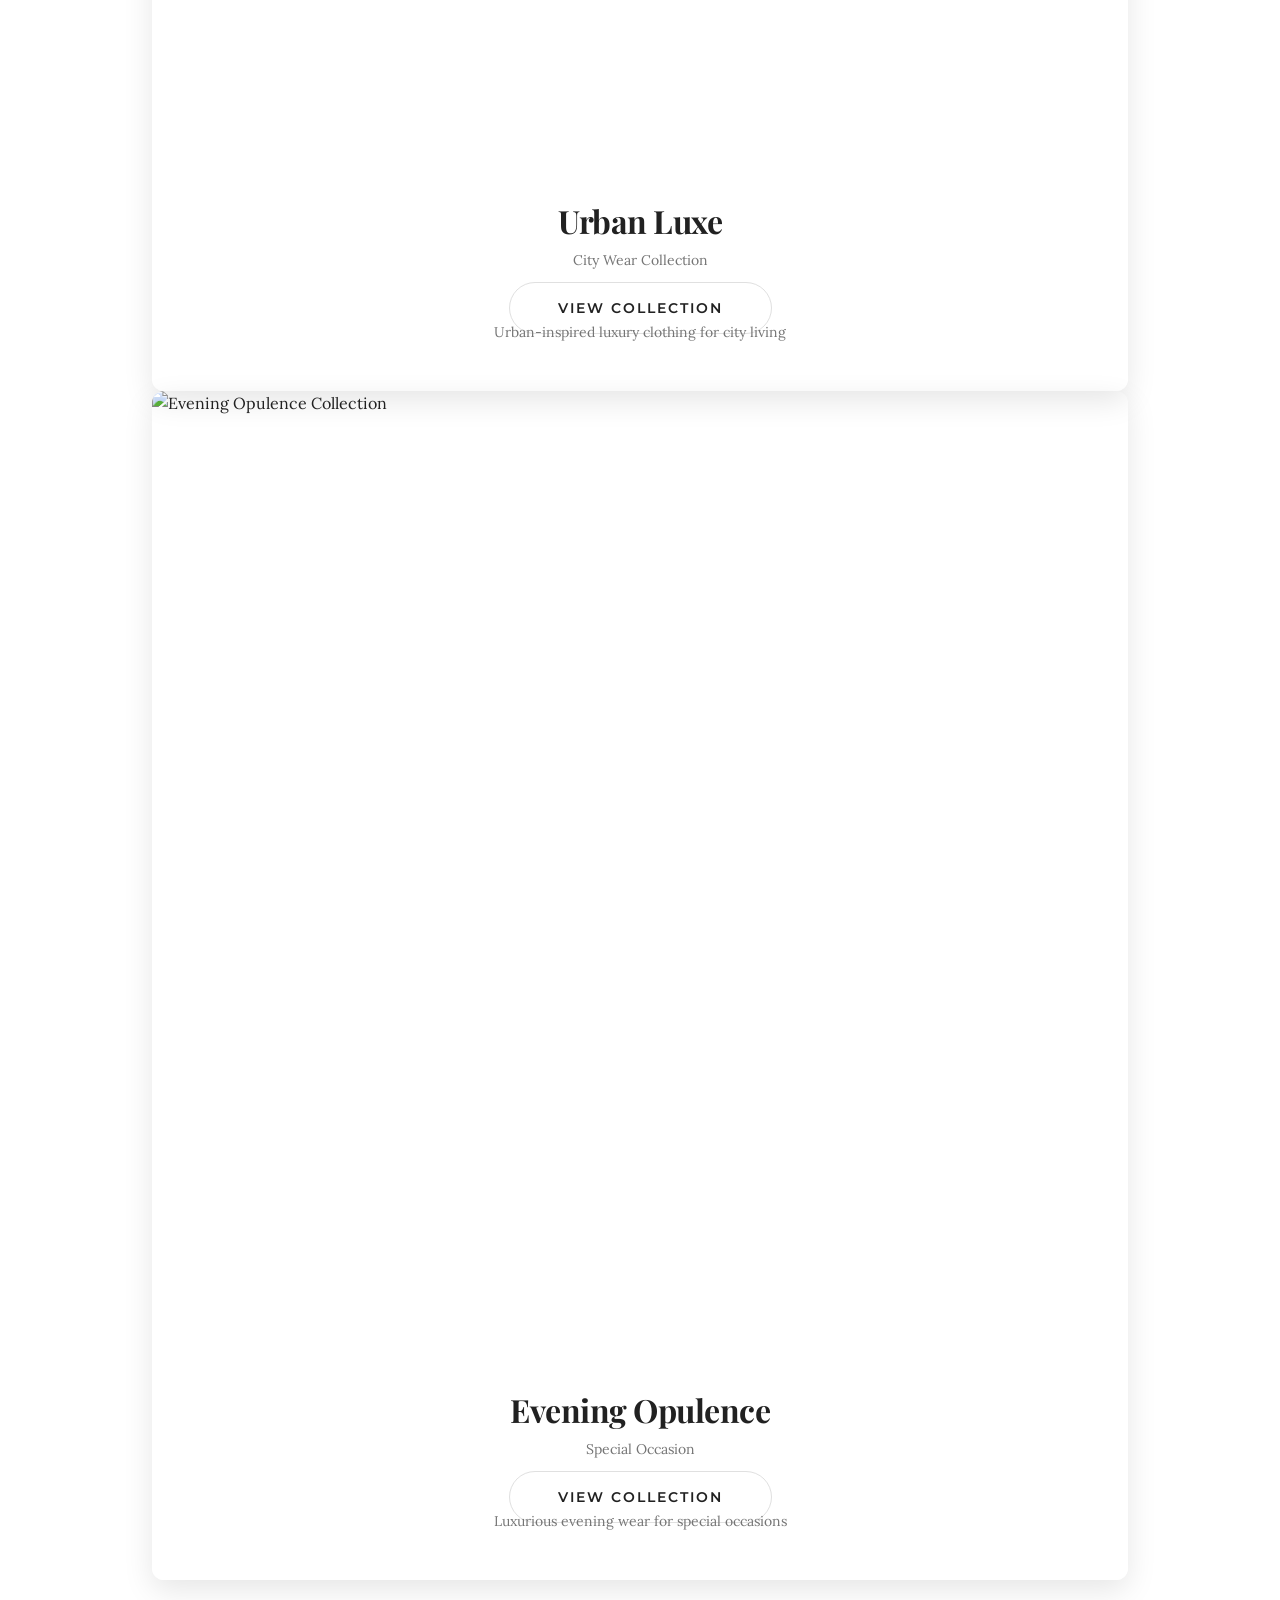
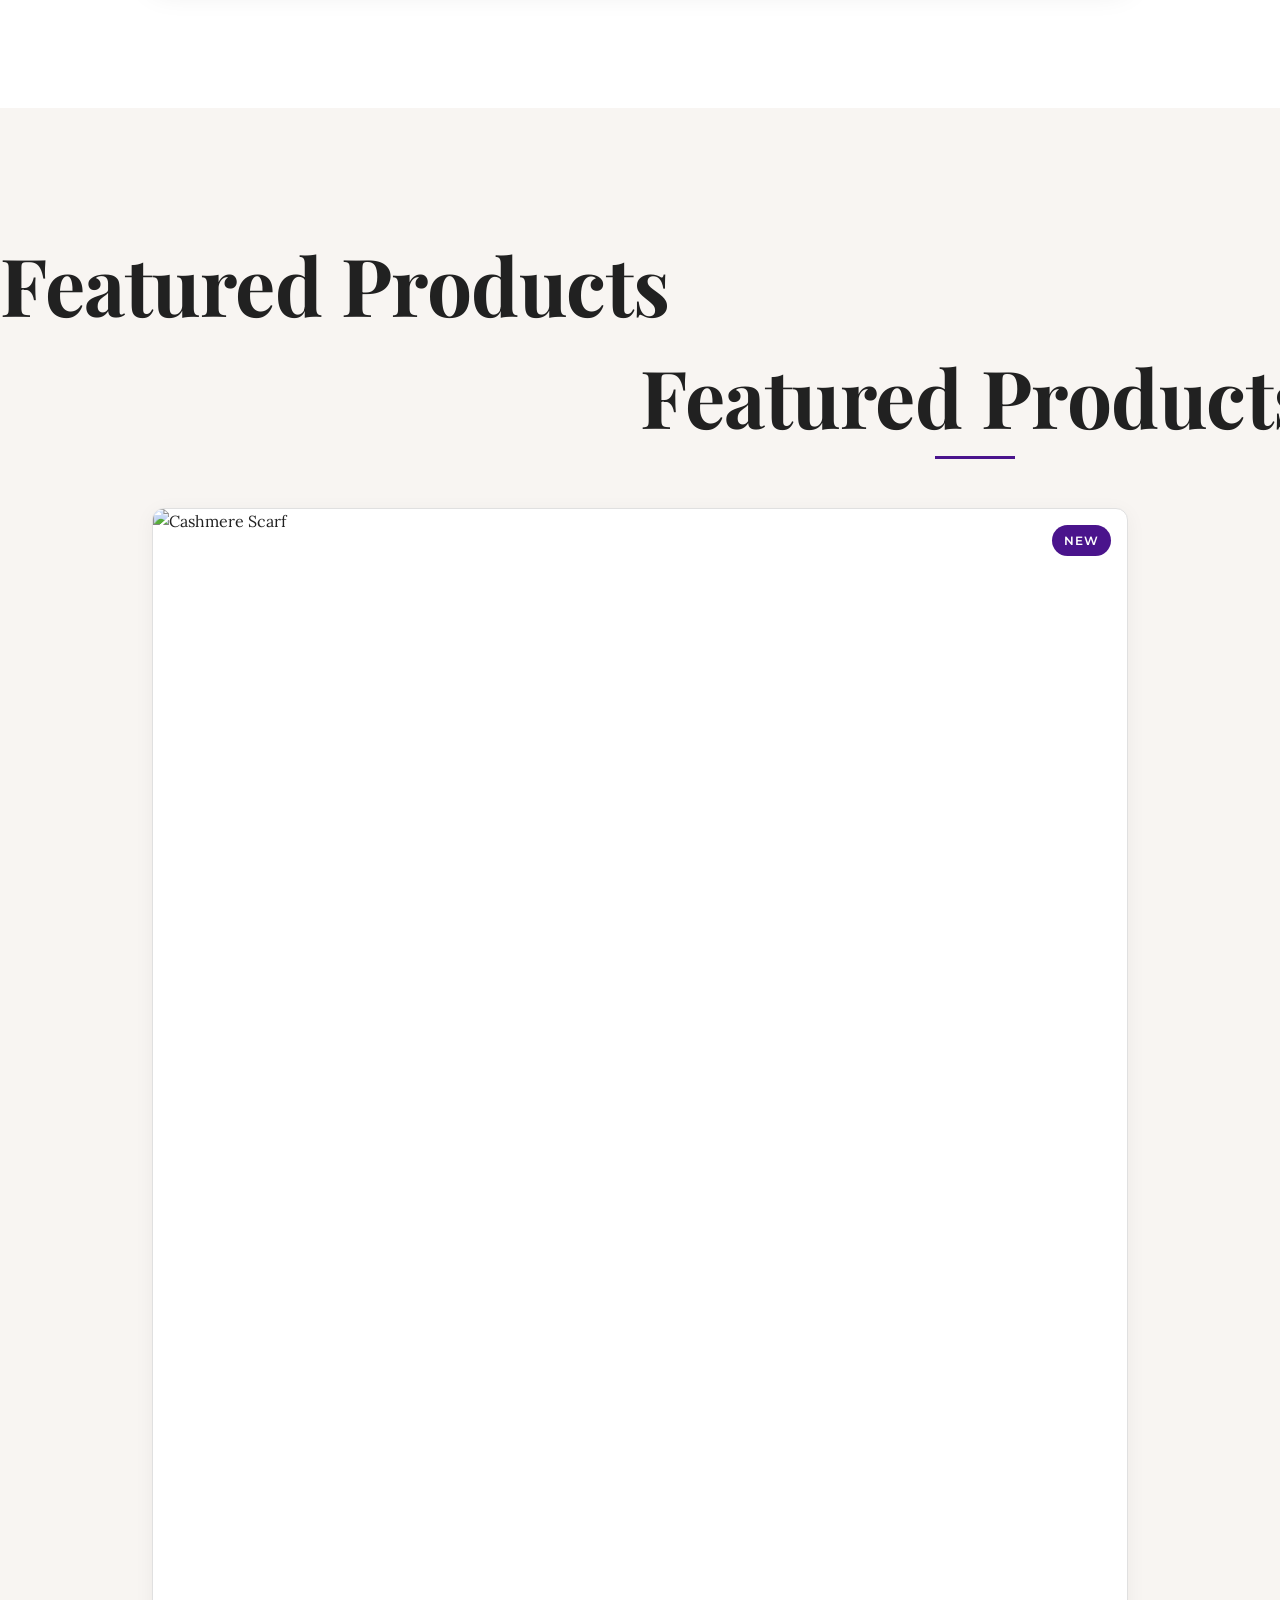
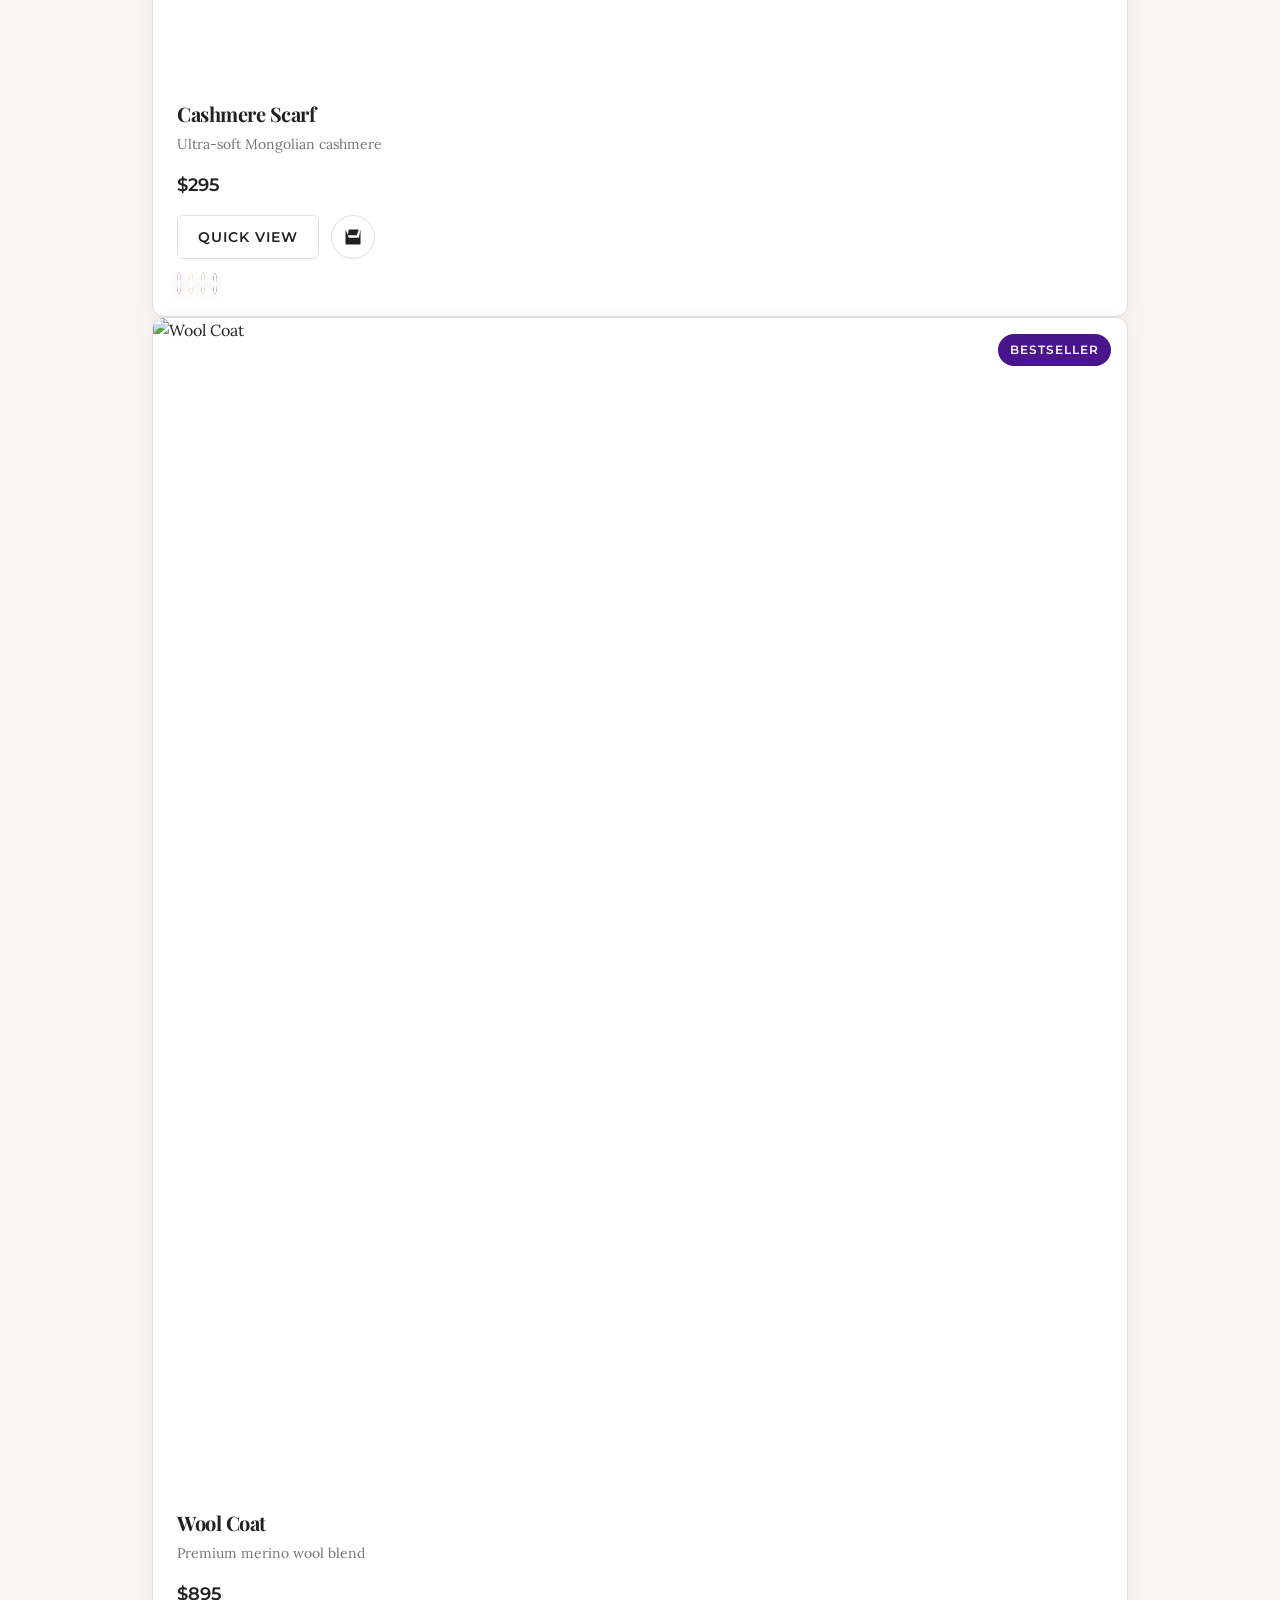
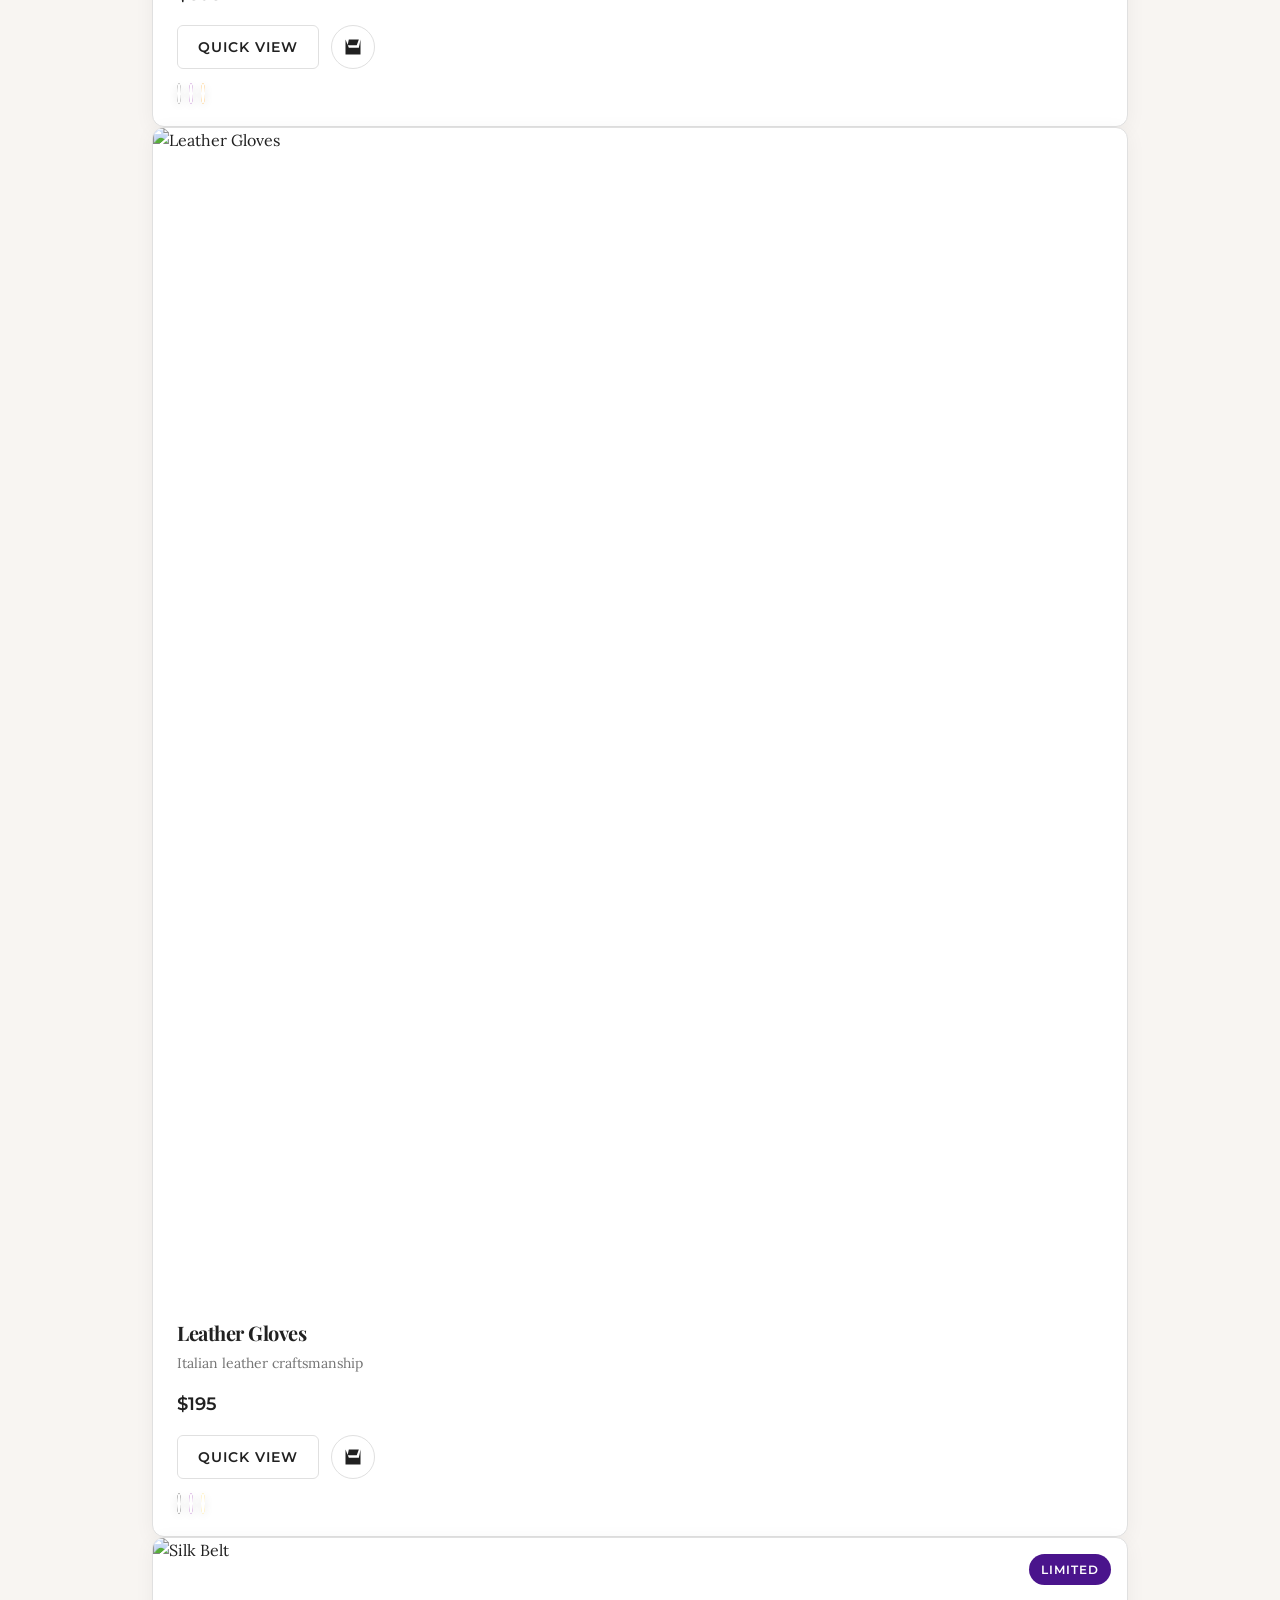
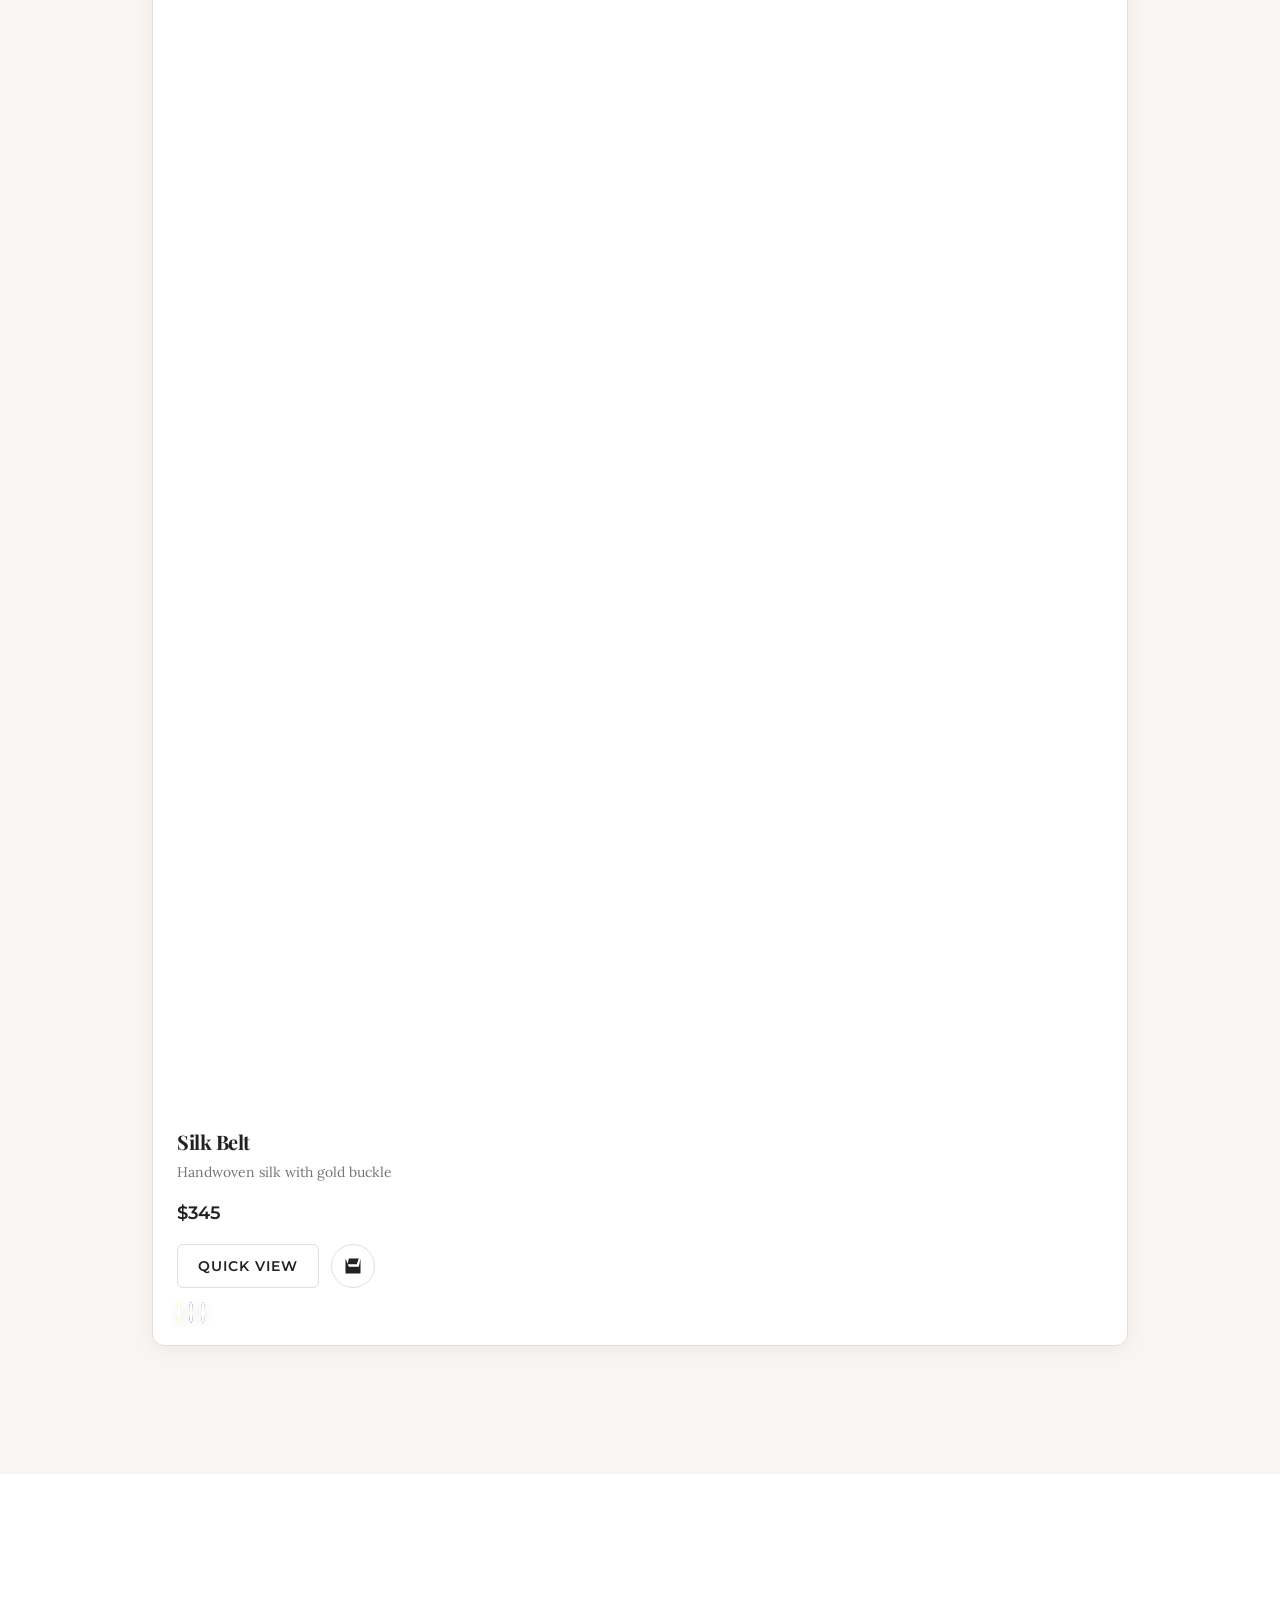
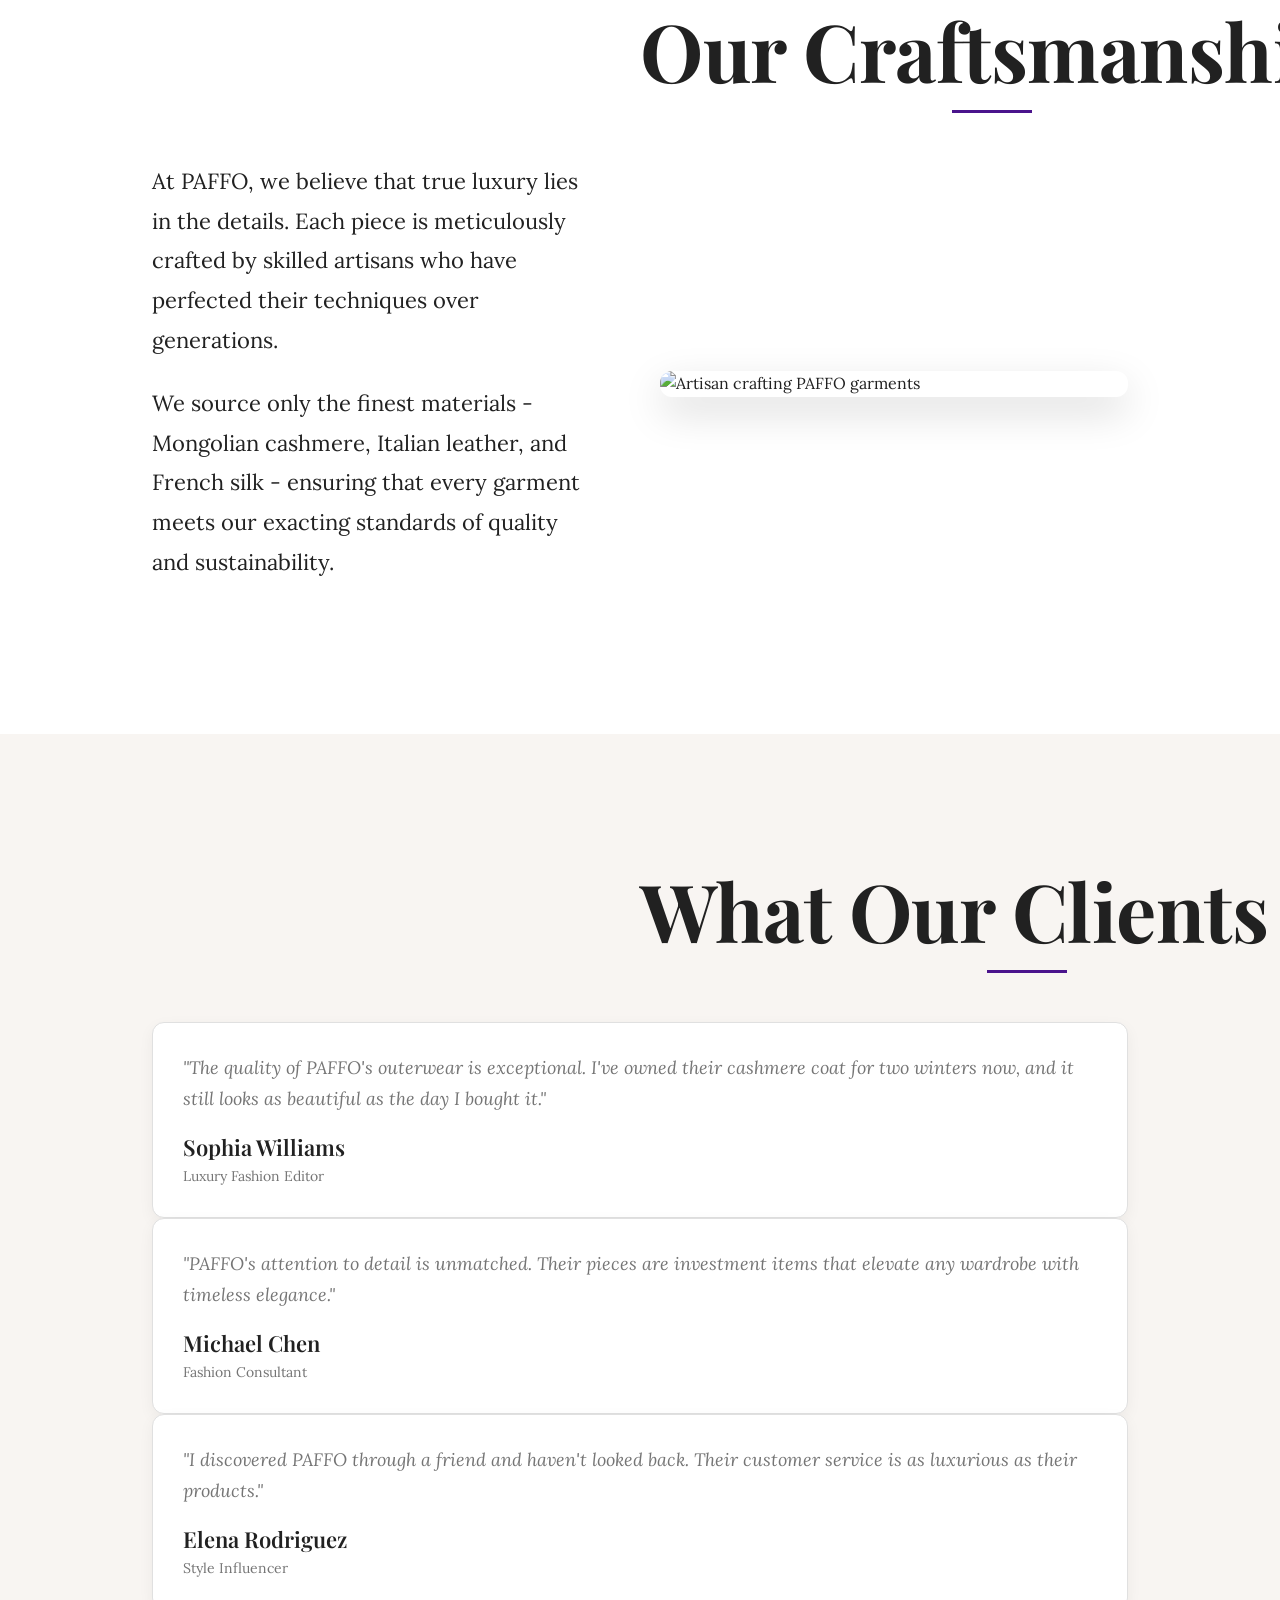
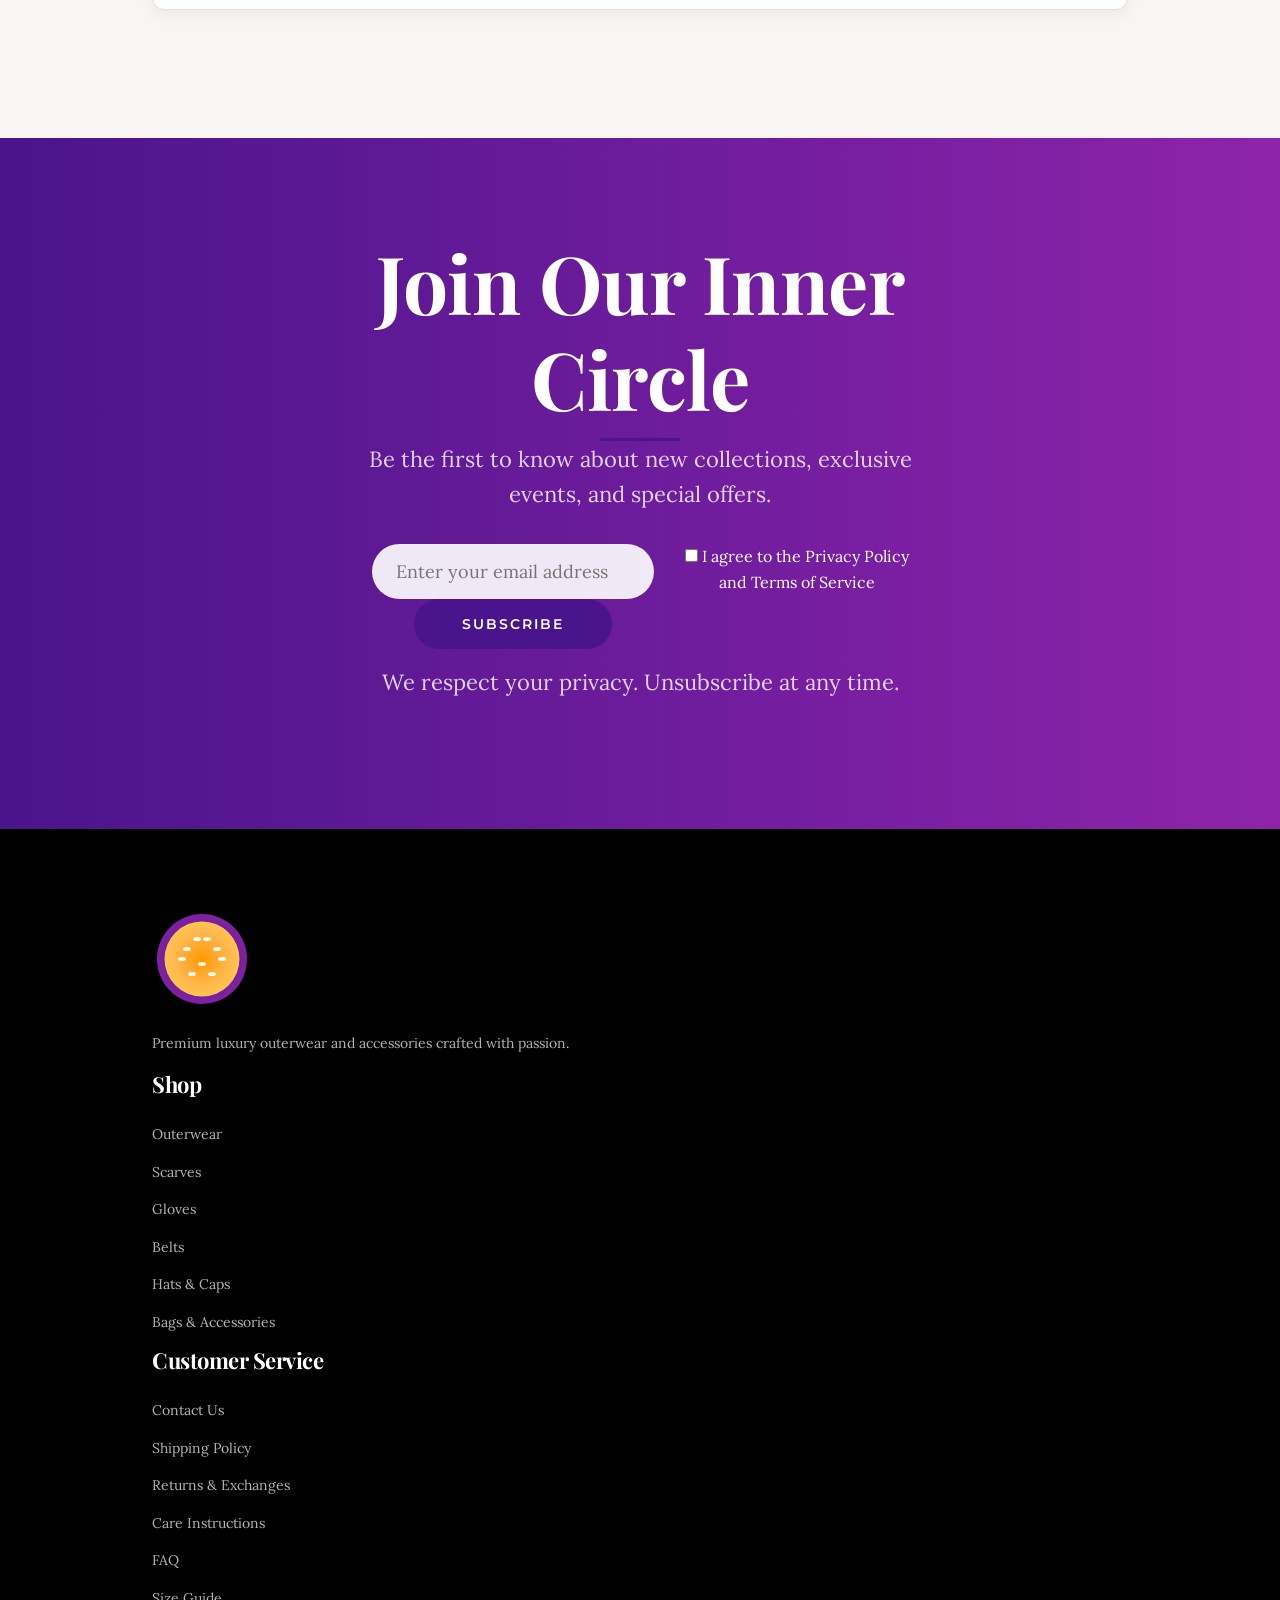
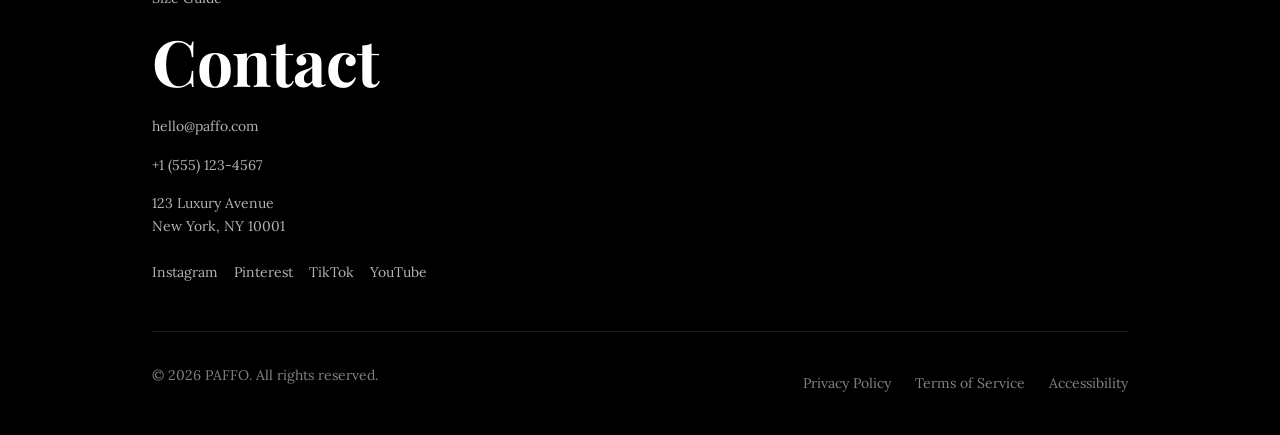
==== commit 3d4b1d13: "**Accessibility and Performance Audit: PAFFO Site Enhancement** - Added `security.txt` file with sec" ====
--- a/index.html
+++ b/index.html
@@ -6,12 +6,41 @@
     <title>PAFFO | Luxury Outerwear & Accessories</title>
     <meta name="description" content="Premium luxury outerwear and accessories crafted with passion. Discover our exclusive collections of coats, scarves, gloves and more.">
     
+    <!-- Canonical URL -->
+    <link rel="canonical" href="https://paffo.com">
+    
     <!-- Open Graph / Social Media Meta Tags -->
     <meta property="og:title" content="PAFFO | Luxury Outerwear & Accessories">
     <meta property="og:description" content="Premium luxury outerwear and accessories crafted with passion.">
     <meta property="og:image" content="/img/og-image.jpg">
     <meta property="og:url" content="https://paffo.com">
+    <meta property="og:type" content="website">
     <meta name="twitter:card" content="summary_large_image">
+    
+    <!-- Structured Data -->
+    <script type="application/ld+json">
+    {
+      "@context": "https://schema.org",
+      "@type": "Organization",
+      "name": "PAFFO",
+      "description": "Premium luxury outerwear and accessories crafted with passion.",
+      "url": "https://paffo.com",
+      "logo": "/img/logo.png",
+      "contactPoint": {
+        "@type": "ContactPoint",
+        "telephone": "+1-555-123-4567",
+        "contactType": "customer service",
+        "areaServed": "US",
+        "availableLanguage": "en"
+      },
+      "sameAs": [
+        "https://www.instagram.com/paffo",
+        "https://www.pinterest.com/paffo",
+        "https://www.tiktok.com/@paffo",
+        "https://www.youtube.com/paffo"
+      ]
+    }
+    </script>
     
     <!-- Favicon -->
     <link rel="icon" type="image/x-icon" href="/img/favicon.ico">
@@ -33,16 +62,19 @@
     <link rel="stylesheet" href="/css/responsive.css">
 </head>
 <body>
+    <!-- Skip link for accessibility -->
+    <a href="#main-content" class="skip-link">Skip to main content</a>
+    
     <!-- Navigation -->
-    <nav class="navbar">
+    <nav class="navbar" aria-label="Main navigation">
         <div class="nav-container">
             <div class="nav-left">
-                <a href="#" class="nav-item">Shop</a>
-                <a href="#" class="nav-item">Collections</a>
+                <a href="#" class="nav-item" aria-label="Shop">Shop</a>
+                <a href="#" class="nav-item" aria-label="Collections">Collections</a>
             </div>
             
             <div class="nav-logo">
-                <svg class="paffo-logo" viewBox="0 0 200 200" xmlns="http://www.w3.org/2000/svg">
+                <svg class="paffo-logo" viewBox="0 0 200 200" xmlns="http://www.w3.org/2000/svg" title="PAFFO Logo">
                   <!-- Outer rind - purple gradient -->
                   <circle cx="100" cy="100" r="90" fill="url(#rindGradient)"/>
                   
@@ -100,20 +132,23 @@
             </div>
             
             <div class="nav-right">
-                <a href="#" class="nav-item">Lookbook</a>
-                <a href="#" class="nav-item">About</a>
-                <a href="#" class="nav-item">Contact</a>
+                <a href="#" class="nav-item" aria-label="Lookbook">Lookbook</a>
+                <a href="#" class="nav-item" aria-label="About">About</a>
+                <a href="#" class="nav-item" aria-label="Contact">Contact</a>
             </div>
             
-            <div class="hamburger">
+            <div class="hamburger" role="button" tabindex="0" aria-label="Open menu" aria-expanded="false">
                 <span></span>
                 <span></span>
                 <span></span>
             </div>
         </div>
         
-        <div class="mobile-menu">
-            <svg class="paffo-logo" viewBox="0 0 200 200" xmlns="http://www.w3.org/2000/svg" style="width: 80px; height: 80px;">
+        <div class="mobile-menu" role="dialog" aria-modal="true" aria-labelledby="mobile-menu-title" hidden>
+            <h2 id="mobile-menu-title" class="visually-hidden">Mobile Menu</h2>
+            <button class="close-mobile-menu" aria-label="Close menu" type="button">&times;</button>
+            
+            <svg class="paffo-logo" viewBox="0 0 200 200" xmlns="http://www.w3.org/2000/svg" style="width: 80px; height: 80px;" title="PAFFO Logo">
               <!-- Outer rind - purple gradient -->
               <circle cx="100" cy="100" r="90" fill="url(#mobileRindGradient)"/>
               
@@ -158,16 +193,16 @@
               </defs>
             </svg>
             
-            <a href="#" class="mobile-nav-item">Shop</a>
-            <a href="#" class="mobile-nav-item">Collections</a>
-            <a href="#" class="mobile-nav-item">Lookbook</a>
-            <a href="#" class="mobile-nav-item">About</a>
-            <a href="#" class="mobile-nav-item">Contact</a>
+            <a href="#" class="mobile-nav-item" aria-label="Shop">Shop</a>
+            <a href="#" class="mobile-nav-item" aria-label="Collections">Collections</a>
+            <a href="#" class="mobile-nav-item" aria-label="Lookbook">Lookbook</a>
+            <a href="#" class="mobile-nav-item" aria-label="About">About</a>
+            <a href="#" class="mobile-nav-item" aria-label="Contact">Contact</a>
         </div>
     </nav>
 
     <!-- Hero Section -->
-    <section class="hero">
+    <section class="hero" role="banner" aria-label="Hero section">
         <div class="hero-container">
             <div class="hero-content">
                 <h1 class="hero-title fade-in">PAFFO</h1>
@@ -184,37 +219,40 @@
     <section id="collections" class="collections-section">
         <div class="container">
             <h2 class="section-title slide-left">Our Collections</h2>
-            <div class="collections-grid grid-3">
-                <div class="collection-card">
+            <div class="collections-grid grid-3" role="list">
+                <div class="collection-card" role="listitem">
                     <div class="collection-image-container">
                         <img src="/img/collections/winter-elegance.jpg" alt="Winter Elegance Collection" class="collection-image">
                     </div>
                     <div class="collection-info">
                         <h3>Winter Elegance</h3>
                         <p>2025 Winter Collection</p>
-                        <a href="#" class="btn-secondary">View Collection</a>
-                    </div>
-                </div>
-                
-                <div class="collection-card">
+                        <a href="#" class="btn-secondary" aria-describedby="winter-elegance-desc">View Collection</a>
+                        <p id="winter-elegance-desc" class="visually-hidden">Collection featuring elegant winter wear for the cold season</p>
+                    </div>
+                </div>
+                
+                <div class="collection-card" role="listitem">
                     <div class="collection-image-container">
                         <img src="/img/collections/urban-luxe.jpg" alt="Urban Luxe Collection" class="collection-image">
                     </div>
                     <div class="collection-info">
                         <h3>Urban Luxe</h3>
                         <p>City Wear Collection</p>
-                        <a href="#" class="btn-secondary">View Collection</a>
-                    </div>
-                </div>
-                
-                <div class="collection-card">
+                        <a href="#" class="btn-secondary" aria-describedby="urban-luxe-desc">View Collection</a>
+                        <p id="urban-luxe-desc" class="visually-hidden">Urban-inspired luxury clothing for city living</p>
+                    </div>
+                </div>
+                
+                <div class="collection-card" role="listitem">
                     <div class="collection-image-container">
                         <img src="/img/collections/evening-opulence.jpg" alt="Evening Opulence Collection" class="collection-image">
                     </div>
                     <div class="collection-info">
                         <h3>Evening Opulence</h3>
                         <p>Special Occasion</p>
-                        <a href="#" class="btn-secondary">View Collection</a>
+                        <a href="#" class="btn-secondary" aria-describedby="evening-opulence-desc">View Collection</a>
+                        <p id="evening-opulence-desc" class="visually-hidden">Luxurious evening wear for special occasions</p>
                     </div>
                 </div>
             </div>
@@ -222,20 +260,21 @@
     </section>
 
     <!-- Product Showcase -->
-    <section class="products-section">
+    <section class="products-section" id="main-content" aria-labelledby="products-heading">
+        <h2 id="products-heading" class="visually-hidden">Featured Products</h2>
         <div class="container">
             <h2 class="section-title slide-right">Featured Products</h2>
             <div class="products-grid grid-4">
-                <div class="product-card">
+                <div itemscope itemtype="http://schema.org/Product" class="product-card">
                     <div class="product-image-container">
                         <img src="/img/products/cashmere-scarf-main.jpg" alt="Cashmere Scarf" class="product-image-main">
                         <img src="/img/products/cashmere-scarf-hover.jpg" alt="Cashmere Scarf" class="product-image-hover">
                         <div class="product-badge">New</div>
                     </div>
                     <div class="product-info">
-                        <h3 class="product-name">Cashmere Scarf</h3>
-                        <p class="product-description">Ultra-soft Mongolian cashmere</p>
-                        <div class="product-price">$295</div>
+                        <h3 class="product-name" itemprop="name">Cashmere Scarf</h3>
+                        <p class="product-description" itemprop="description">Ultra-soft Mongolian cashmere</p>
+                        <div class="product-price" itemprop="offers" itemscope itemtype="http://schema.org/Offer"><span itemprop="price">$295</span></div>
                         
                         <div class="product-actions">
                             <button class="btn-quick-view">Quick View</button>
@@ -246,25 +285,33 @@
                             </button>
                         </div>
                         
-                        <div class="product-colors">
-                            <span class="color-swatch" style="background: #4A148C;"></span>
-                            <span class="color-swatch" style="background: #FF9800;"></span>
-                            <span class="color-swatch" style="background: #2E7D32;"></span>
-                            <span class="color-swatch" style="background: #000000;"></span>
-                        </div>
-                    </div>
-                </div>
-                
-                <div class="product-card">
+                        <div class="product-colors" role="radiogroup" aria-label="Choose color">
+                            <button type="button" class="color-swatch-btn" role="radio" aria-checked="true" aria-label="Purple color">
+                                <span class="color-swatch" style="background: #4A148C;" data-color="purple"></span>
+                            </button>
+                            <button type="button" class="color-swatch-btn" role="radio" aria-checked="false" aria-label="Orange color">
+                                <span class="color-swatch" style="background: #FF9800;" data-color="orange"></span>
+                            </button>
+                            <button type="button" class="color-swatch-btn" role="radio" aria-checked="false" aria-label="Green color">
+                                <span class="color-swatch" style="background: #2E7D32;" data-color="green"></span>
+                            </button>
+                            <button type="button" class="color-swatch-btn" role="radio" aria-checked="false" aria-label="Black color">
+                                <span class="color-swatch" style="background: #000000;" data-color="black"></span>
+                            </button>
+                        </div>
+                    </div>
+                </div>
+                
+                <div itemscope itemtype="http://schema.org/Product" class="product-card">
                     <div class="product-image-container">
                         <img src="/img/products/wool-coat-main.jpg" alt="Wool Coat" class="product-image-main">
                         <img src="/img/products/wool-coat-hover.jpg" alt="Wool Coat" class="product-image-hover">
                         <div class="product-badge">Bestseller</div>
                     </div>
                     <div class="product-info">
-                        <h3 class="product-name">Wool Coat</h3>
-                        <p class="product-description">Premium merino wool blend</p>
-                        <div class="product-price">$895</div>
+                        <h3 class="product-name" itemprop="name">Wool Coat</h3>
+                        <p class="product-description" itemprop="description">Premium merino wool blend</p>
+                        <div class="product-price" itemprop="offers" itemscope itemtype="http://schema.org/Offer"><span itemprop="price">$895</span></div>
                         
                         <div class="product-actions">
                             <button class="btn-quick-view">Quick View</button>
@@ -275,23 +322,29 @@
                             </button>
                         </div>
                         
-                        <div class="product-colors">
-                            <span class="color-swatch" style="background: #424242;"></span>
-                            <span class="color-swatch" style="background: #8E24AA;"></span>
-                            <span class="color-swatch" style="background: #FF9800;"></span>
-                        </div>
-                    </div>
-                </div>
-                
-                <div class="product-card">
+                        <div class="product-colors" role="radiogroup" aria-label="Choose color">
+                            <button type="button" class="color-swatch-btn" role="radio" aria-checked="true" aria-label="Gray color">
+                                <span class="color-swatch" style="background: #424242;" data-color="gray"></span>
+                            </button>
+                            <button type="button" class="color-swatch-btn" role="radio" aria-checked="false" aria-label="Purple color">
+                                <span class="color-swatch" style="background: #8E24AA;" data-color="purple"></span>
+                            </button>
+                            <button type="button" class="color-swatch-btn" role="radio" aria-checked="false" aria-label="Orange color">
+                                <span class="color-swatch" style="background: #FF9800;" data-color="orange"></span>
+                            </button>
+                        </div>
+                    </div>
+                </div>
+                
+                <div itemscope itemtype="http://schema.org/Product" class="product-card">
                     <div class="product-image-container">
                         <img src="/img/products/leather-gloves-main.jpg" alt="Leather Gloves" class="product-image-main">
                         <img src="/img/products/leather-gloves-hover.jpg" alt="Leather Gloves" class="product-image-hover">
                     </div>
                     <div class="product-info">
-                        <h3 class="product-name">Leather Gloves</h3>
-                        <p class="product-description">Italian leather craftsmanship</p>
-                        <div class="product-price">$195</div>
+                        <h3 class="product-name" itemprop="name">Leather Gloves</h3>
+                        <p class="product-description" itemprop="description">Italian leather craftsmanship</p>
+                        <div class="product-price" itemprop="offers" itemscope itemtype="http://schema.org/Offer"><span itemprop="price">$195</span></div>
                         
                         <div class="product-actions">
                             <button class="btn-quick-view">Quick View</button>
@@ -302,24 +355,30 @@
                             </button>
                         </div>
                         
-                        <div class="product-colors">
-                            <span class="color-swatch" style="background: #000000;"></span>
-                            <span class="color-swatch" style="background: #8E24AA;"></span>
-                            <span class="color-swatch" style="background: #FFD54F;"></span>
-                        </div>
-                    </div>
-                </div>
-                
-                <div class="product-card">
+                        <div class="product-colors" role="radiogroup" aria-label="Choose color">
+                            <button type="button" class="color-swatch-btn" role="radio" aria-checked="true" aria-label="Black color">
+                                <span class="color-swatch" style="background: #000000;" data-color="black"></span>
+                            </button>
+                            <button type="button" class="color-swatch-btn" role="radio" aria-checked="false" aria-label="Purple color">
+                                <span class="color-swatch" style="background: #8E24AA;" data-color="purple"></span>
+                            </button>
+                            <button type="button" class="color-swatch-btn" role="radio" aria-checked="false" aria-label="Light yellow color">
+                                <span class="color-swatch" style="background: #FFD54F;" data-color="light-yellow"></span>
+                            </button>
+                        </div>
+                    </div>
+                </div>
+                
+                <div itemscope itemtype="http://schema.org/Product" class="product-card">
                     <div class="product-image-container">
                         <img src="/img/products/silk-belt-main.jpg" alt="Silk Belt" class="product-image-main">
                         <img src="/img/products/silk-belt-hover.jpg" alt="Silk Belt" class="product-image-hover">
                         <div class="product-badge">Limited</div>
                     </div>
                     <div class="product-info">
-                        <h3 class="product-name">Silk Belt</h3>
-                        <p class="product-description">Handwoven silk with gold buckle</p>
-                        <div class="product-price">$345</div>
+                        <h3 class="product-name" itemprop="name">Silk Belt</h3>
+                        <p class="product-description" itemprop="description">Handwoven silk with gold buckle</p>
+                        <div class="product-price" itemprop="offers" itemscope itemtype="http://schema.org/Offer"><span itemprop="price">$345</span></div>
                         
                         <div class="product-actions">
                             <button class="btn-quick-view">Quick View</button>
@@ -330,10 +389,16 @@
                             </button>
                         </div>
                         
-                        <div class="product-colors">
-                            <span class="color-swatch" style="background: #FFD700;"></span>
-                            <span class="color-swatch" style="background: #4A148C;"></span>
-                            <span class="color-swatch" style="background: #2E7D32;"></span>
+                        <div class="product-colors" role="radiogroup" aria-label="Choose color">
+                            <button type="button" class="color-swatch-btn" role="radio" aria-checked="true" aria-label="Gold color">
+                                <span class="color-swatch" style="background: #FFD700;" data-color="gold"></span>
+                            </button>
+                            <button type="button" class="color-swatch-btn" role="radio" aria-checked="false" aria-label="Purple color">
+                                <span class="color-swatch" style="background: #4A148C;" data-color="purple"></span>
+                            </button>
+                            <button type="button" class="color-swatch-btn" role="radio" aria-checked="false" aria-label="Green color">
+                                <span class="color-swatch" style="background: #2E7D32;" data-color="green"></span>
+                            </button>
                         </div>
                     </div>
                 </div>
@@ -402,9 +467,22 @@
                 <h2 class="section-title">Join Our Inner Circle</h2>
                 <p>Be the first to know about new collections, exclusive events, and special offers.</p>
                 
-                <form class="newsletter-form">
-                    <input type="email" placeholder="Enter your email address" required>
-                    <button type="submit" class="btn-primary">Subscribe</button>
+                <form class="newsletter-form" action="#" method="post">
+                    <div class="form-group">
+                        <input 
+                            type="email" 
+                            id="newsletter-email" 
+                            name="email" 
+                            placeholder="Enter your email address" 
+                            required
+                            aria-describedby="privacy-notice"
+                        >
+                        <button type="submit" class="btn-primary">Subscribe</button>
+                    </div>
+                    <div class="form-note" id="privacy-notice">
+                        <input type="checkbox" id="privacy-consent" name="consent" required>
+                        <label for="privacy-consent">I agree to the <a href="#">Privacy Policy</a> and <a href="#">Terms of Service</a></label>
+                    </div>
                 </form>
                 
                 <p class="privacy-note">We respect your privacy. Unsubscribe at any time.</p>
@@ -413,11 +491,11 @@
     </section>
 
     <!-- Footer -->
-    <footer class="footer">
+    <footer class="footer" aria-label="Footer">
         <div class="container">
             <div class="footer-grid grid-4">
                 <div class="footer-brand">
-                    <svg class="paffo-logo" viewBox="0 0 200 200" xmlns="http://www.w3.org/2000/svg" style="width: 100px; height: 100px;">
+                    <svg class="paffo-logo" viewBox="0 0 200 200" xmlns="http://www.w3.org/2000/svg" style="width: 100px; height: 100px;" title="PAFFO Logo">
                       <!-- Outer rind - purple gradient -->
                       <circle cx="100" cy="100" r="90" fill="url(#footerRindGradient)"/>
                       
@@ -467,40 +545,40 @@
                 <div class="footer-links">
                     <h3>Shop</h3>
                     <ul>
-                        <li><a href="#">Outerwear</a></li>
-                        <li><a href="#">Scarves</a></li>
-                        <li><a href="#">Gloves</a></li>
-                        <li><a href="#">Belts</a></li>
-                        <li><a href="#">Hats & Caps</a></li>
-                        <li><a href="#">Bags & Accessories</a></li>
+                        <li><a href="#" aria-label="Outerwear">Outerwear</a></li>
+                        <li><a href="#" aria-label="Scarves">Scarves</a></li>
+                        <li><a href="#" aria-label="Gloves">Gloves</a></li>
+                        <li><a href="#" aria-label="Belts">Belts</a></li>
+                        <li><a href="#" aria-label="Hats & Caps">Hats & Caps</a></li>
+                        <li><a href="#" aria-label="Bags & Accessories">Bags & Accessories</a></li>
                     </ul>
                 </div>
                 
                 <div class="footer-links">
                     <h3>Customer Service</h3>
                     <ul>
-                        <li><a href="#">Contact Us</a></li>
-                        <li><a href="#">Shipping Policy</a></li>
-                        <li><a href="#">Returns & Exchanges</a></li>
-                        <li><a href="#">Care Instructions</a></li>
-                        <li><a href="#">FAQ</a></li>
-                        <li><a href="#">Size Guide</a></li>
+                        <li><a href="#" aria-label="Contact Us">Contact Us</a></li>
+                        <li><a href="#" aria-label="Shipping Policy">Shipping Policy</a></li>
+                        <li><a href="#" aria-label="Returns & Exchanges">Returns & Exchanges</a></li>
+                        <li><a href="#" aria-label="Care Instructions">Care Instructions</a></li>
+                        <li><a href="#" aria-label="FAQ">FAQ</a></li>
+                        <li><a href="#" aria-label="Size Guide">Size Guide</a></li>
                     </ul>
                 </div>
                 
                 <div class="footer-contact">
                     <h3>Contact</h3>
                     <ul>
-                        <li>hello@paffo.com</li>
-                        <li>+1 (555) 123-4567</li>
+                        <li><a href="mailto:hello@paffo.com" aria-label="Email us at hello@paffo.com">hello@paffo.com</a></li>
+                        <li><a href="tel:+15551234567" aria-label="Call us at +1 (555) 123-4567">+1 (555) 123-4567</a></li>
                         <li>123 Luxury Avenue<br>New York, NY 10001</li>
                     </ul>
                     
                     <div class="social-icons">
-                        <a href="#"><span>Instagram</span></a>
-                        <a href="#"><span>Pinterest</span></a>
-                        <a href="#"><span>TikTok</span></a>
-                        <a href="#"><span>YouTube</span></a>
+                        <a href="#" aria-label="Follow us on Instagram">Instagram</a>
+                        <a href="#" aria-label="Follow us on Pinterest">Pinterest</a>
+                        <a href="#" aria-label="Follow us on TikTok">TikTok</a>
+                        <a href="#" aria-label="Follow us on YouTube">YouTube</a>
                     </div>
                 </div>
             </div>
@@ -508,13 +586,16 @@
             <div class="footer-bottom">
                 <p>&copy; 2026 PAFFO. All rights reserved.</p>
                 <div class="footer-legal">
-                    <a href="#">Privacy Policy</a>
-                    <a href="#">Terms of Service</a>
-                    <a href="#">Accessibility</a>
+                    <a href="#" aria-label="Privacy Policy">Privacy Policy</a>
+                    <a href="#" aria-label="Terms of Service">Terms of Service</a>
+                    <a href="#" aria-label="Accessibility Statement">Accessibility</a>
                 </div>
             </div>
         </div>
     </footer>
+
+    <!-- Security Headers -->
+    <meta http-equiv="Content-Security-Policy" content="default-src 'self'; script-src 'self' 'unsafe-inline' https://fonts.googleapis.com https://fonts.gstatic.com; style-src 'self' 'unsafe-inline' https://fonts.googleapis.com; img-src 'self' data: https:; font-src 'self' https://fonts.gstatic.com; connect-src 'self';">
 
     <!-- JavaScript Files -->
     <script src="/js/main.js"></script>
--- a/css/animations.css
+++ b/css/animations.css
@@ -67,6 +67,20 @@
   60% { transform: translateY(-5px); }
 }
 
+/* Reduced motion support */
+@media (prefers-reduced-motion: reduce) {
+  .fade-in,
+  .slide-left,
+  .slide-right,
+  .scale-in,
+  .hero-title,
+  .hero-scroll-indicator {
+    animation-duration: 0.01ms !important;
+    animation-iteration-count: 1 !important;
+    transition-duration: 0.01ms !important;
+  }
+}
+
 /* Smooth transitions */
 * {
   transition: background-color 0.3s ease, border-color 0.3s ease, color 0.3s ease;
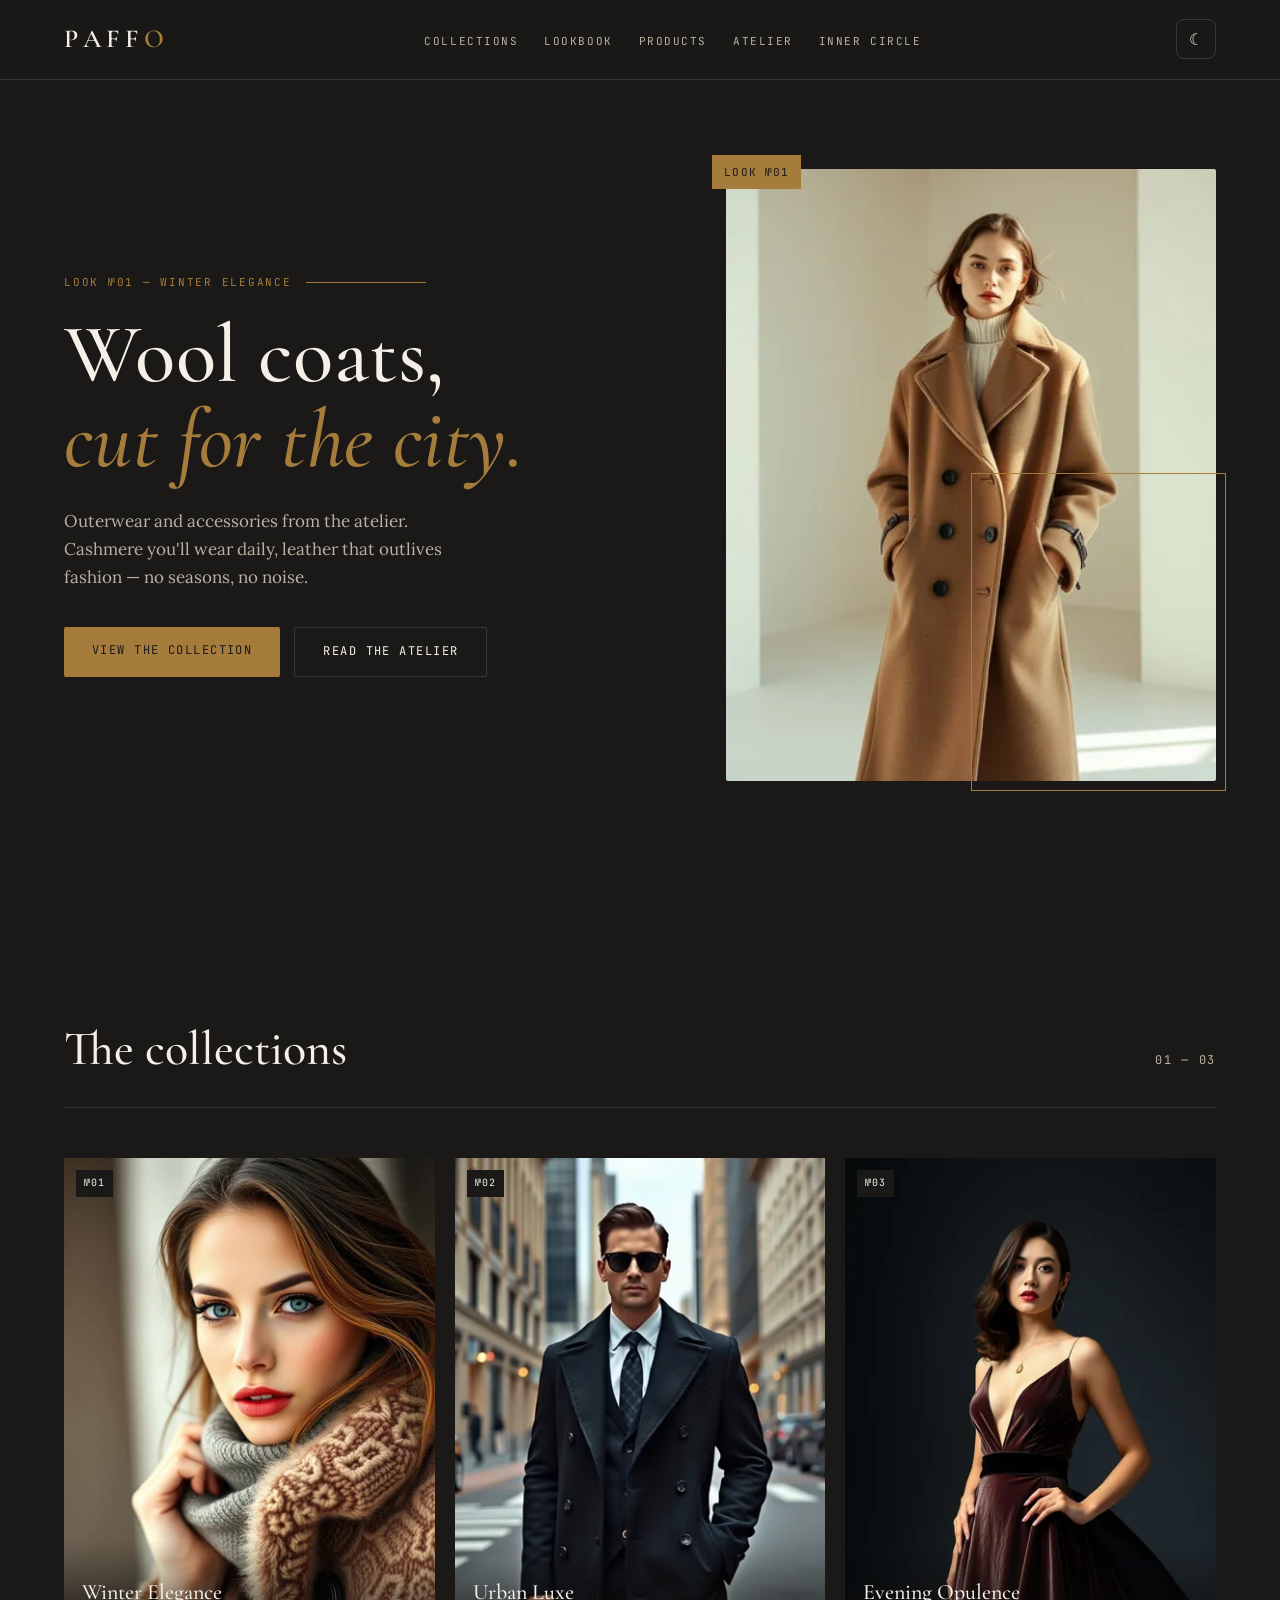
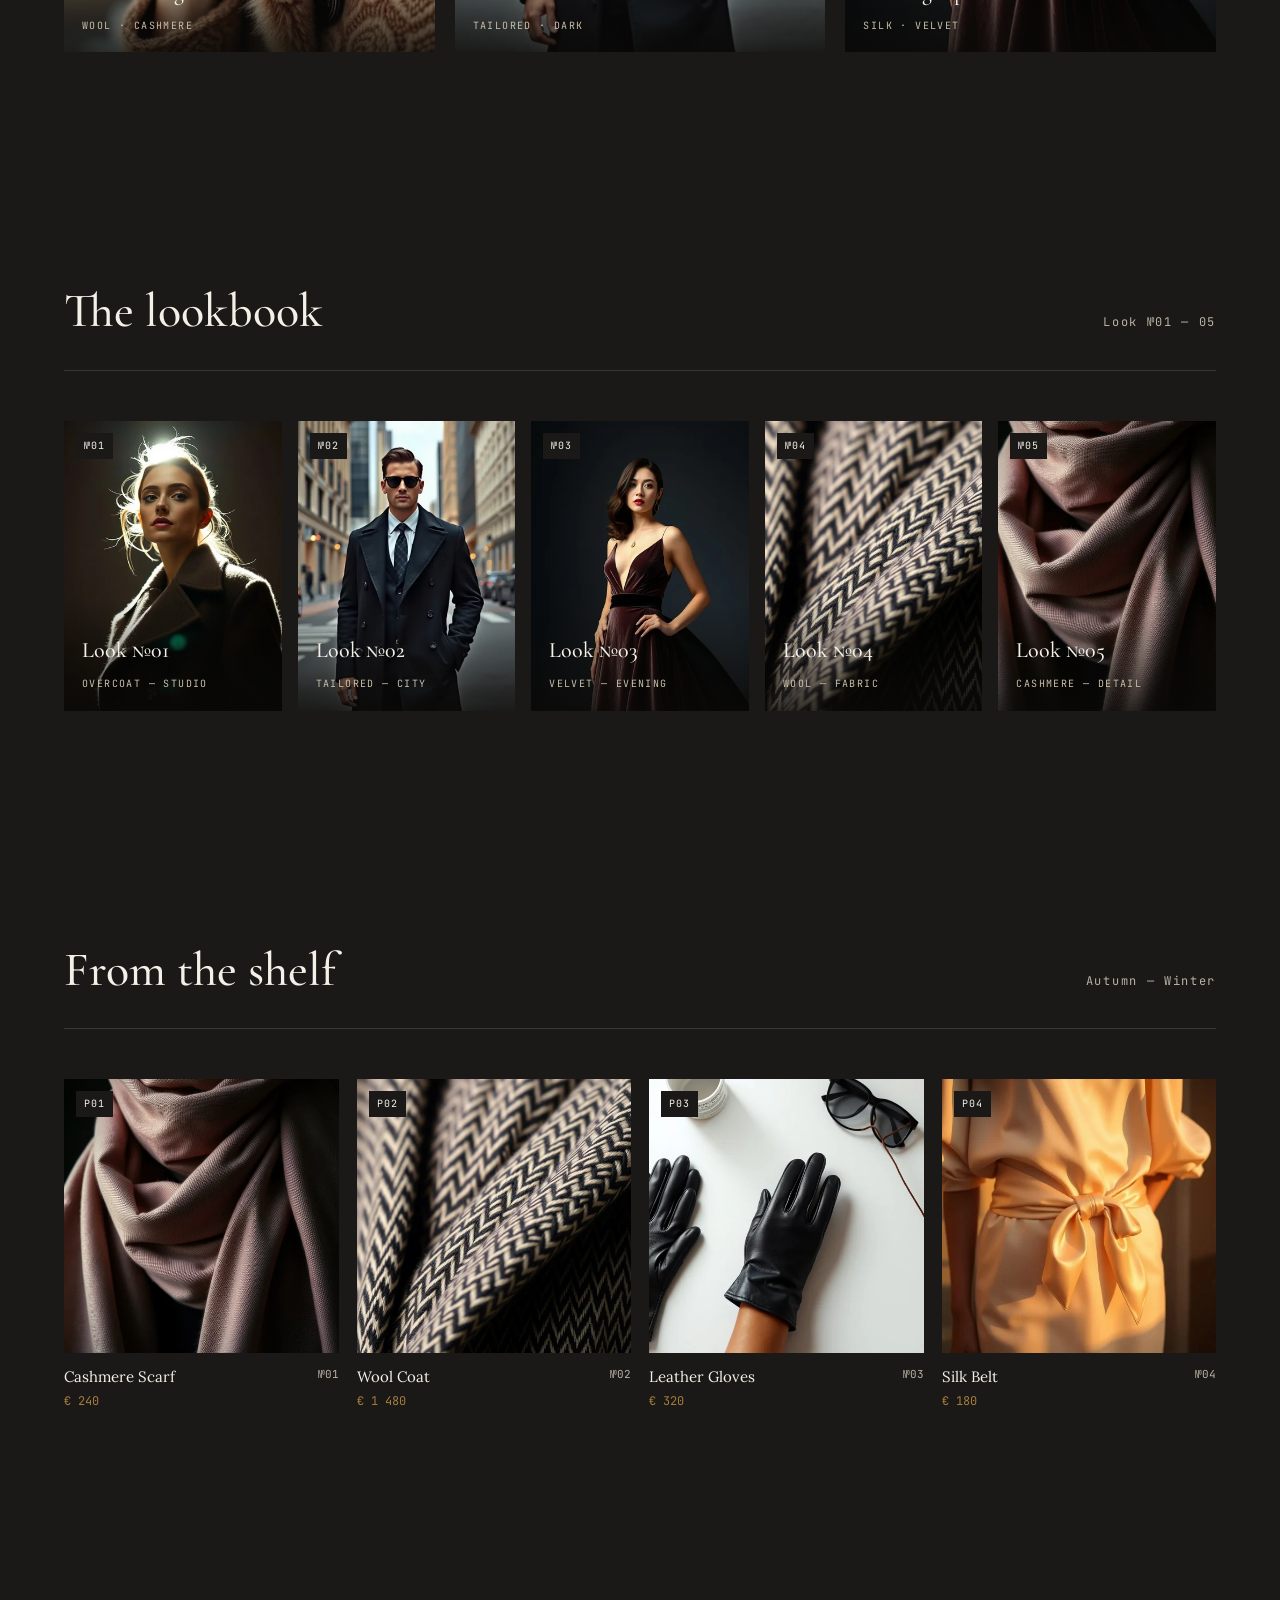
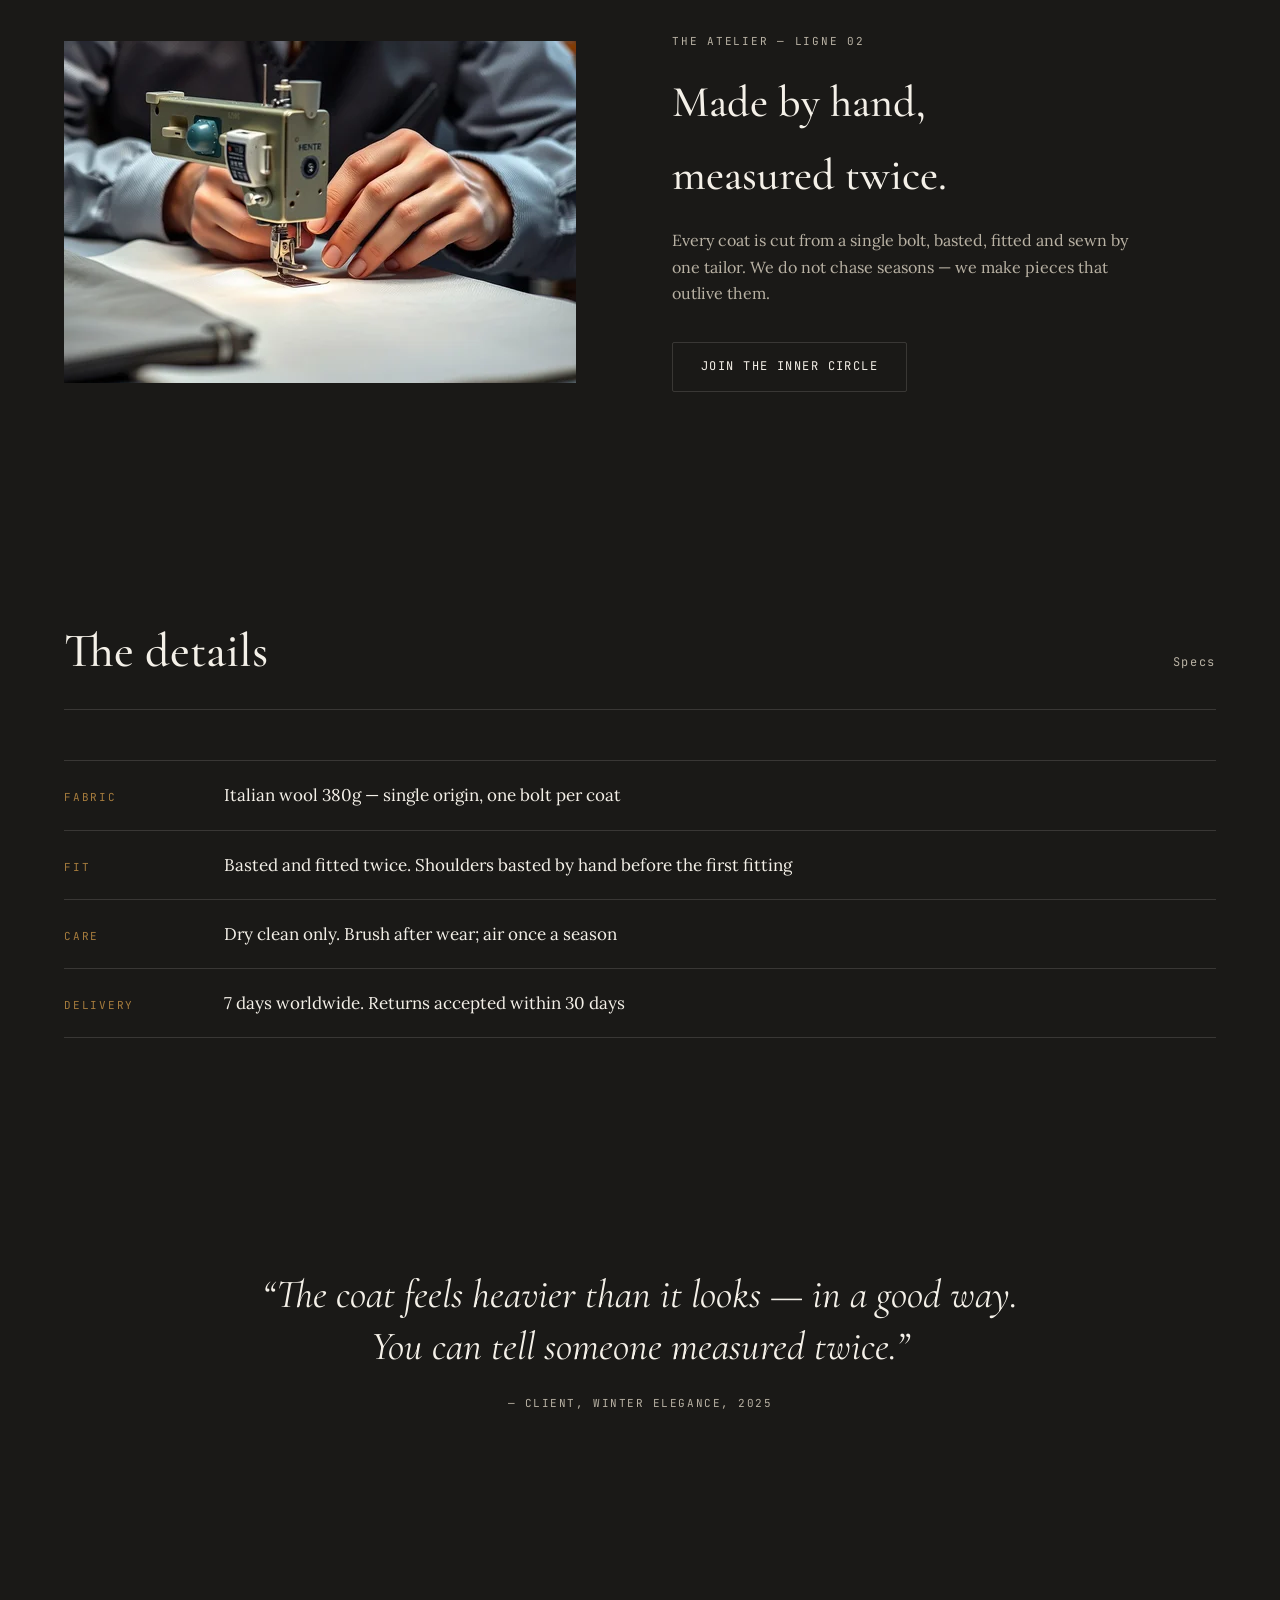
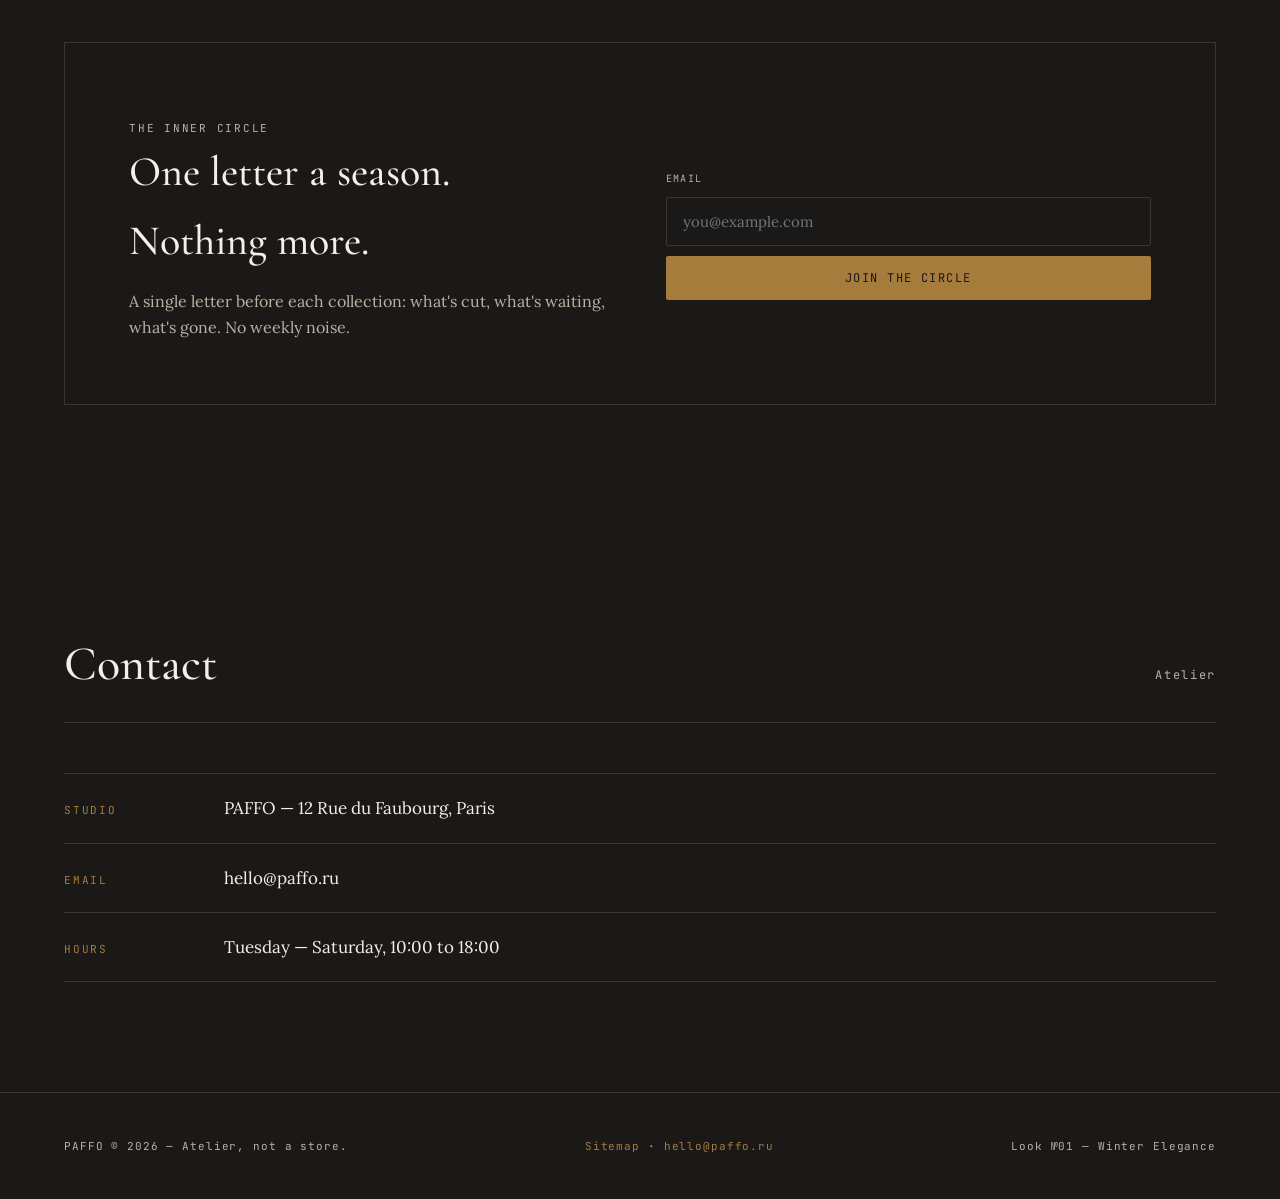
==== commit 19f97f03: "Replace with atelier redesign: design-taste + test-graphics + perfection pipeline Single-file index." ====
--- a/index.html
+++ b/index.html
@@ -1,606 +1,342 @@
 <!DOCTYPE html>
-<html lang="en">
+<html lang="en" data-theme="dark">
 <head>
-    <meta charset="UTF-8">
-    <meta name="viewport" content="width=device-width, initial-scale=1.0">
-    <title>PAFFO | Luxury Outerwear & Accessories</title>
-    <meta name="description" content="Premium luxury outerwear and accessories crafted with passion. Discover our exclusive collections of coats, scarves, gloves and more.">
-    
-    <!-- Canonical URL -->
-    <link rel="canonical" href="https://paffo.com">
-    
-    <!-- Open Graph / Social Media Meta Tags -->
-    <meta property="og:title" content="PAFFO | Luxury Outerwear & Accessories">
-    <meta property="og:description" content="Premium luxury outerwear and accessories crafted with passion.">
-    <meta property="og:image" content="/img/og-image.jpg">
-    <meta property="og:url" content="https://paffo.com">
-    <meta property="og:type" content="website">
-    <meta name="twitter:card" content="summary_large_image">
-    
-    <!-- Structured Data -->
-    <script type="application/ld+json">
-    {
-      "@context": "https://schema.org",
-      "@type": "Organization",
-      "name": "PAFFO",
-      "description": "Premium luxury outerwear and accessories crafted with passion.",
-      "url": "https://paffo.com",
-      "logo": "/img/logo.png",
-      "contactPoint": {
-        "@type": "ContactPoint",
-        "telephone": "+1-555-123-4567",
-        "contactType": "customer service",
-        "areaServed": "US",
-        "availableLanguage": "en"
-      },
-      "sameAs": [
-        "https://www.instagram.com/paffo",
-        "https://www.pinterest.com/paffo",
-        "https://www.tiktok.com/@paffo",
-        "https://www.youtube.com/paffo"
-      ]
-    }
-    </script>
-    
-    <!-- Favicon -->
-    <link rel="icon" type="image/x-icon" href="/img/favicon.ico">
-    <link rel="apple-touch-icon" sizes="180x180" href="/img/apple-touch-icon.png">
-    
-    <!-- Web Fonts -->
-    <link rel="preconnect" href="https://fonts.googleapis.com">
-    <link rel="preconnect" href="https://fonts.gstatic.com" crossorigin>
-    <link href="https://fonts.googleapis.com/css2?family=Playfair+Display:wght@400;700;900&family=Lora:ital,wght@0,400;0,500;1,400&family=Montserrat:wght@300;400;600&display=swap" rel="stylesheet">
-    
-    <!-- CSS Files -->
-    <link rel="stylesheet" href="/css/reset.css">
-    <link rel="stylesheet" href="/css/variables.css">
-    <link rel="stylesheet" href="/css/base.css">
-    <link rel="stylesheet" href="/css/layout.css">
-    <link rel="stylesheet" href="/css/components.css">
-    <link rel="stylesheet" href="/css/navigation.css">
-    <link rel="stylesheet" href="/css/animations.css">
-    <link rel="stylesheet" href="/css/responsive.css">
+<meta charset="UTF-8">
+<meta name="viewport" content="width=device-width, initial-scale=1.0">
+<title>PAFFO — Wool coats, cut for the city</title>
+<meta name="description" content="Outerwear and accessories from the atelier: wool coats, cashmere scarves, leather gloves. Cut for the city, made to be worn for years.">
+<meta property="og:title" content="PAFFO — Cut for the city. Worn for years.">
+<meta property="og:description" content="Outerwear and accessories from the atelier. No seasons, no noise.">
+<meta property="og:image" content="/img/og-image.jpg">
+<meta property="og:image:width" content="1200">
+<meta property="og:image:height" content="630">
+<meta property="og:url" content="https://paffo.ru/">
+<meta property="og:type" content="website">
+<meta name="twitter:card" content="summary_large_image">
+<meta name="robots" content="index,follow">
+<link rel="canonical" href="https://paffo.ru/">
+<link rel="icon" href="data:image/svg+xml,<svg xmlns=%22http://www.w3.org/2000/svg%22 viewBox=%220 0 64 64%22><rect width=%2264%22 height=%2264%22 fill=%22%231A1917%22/><text x=%2232%22 y=%2244%22 font-size=%2236%22 font-family=%22Georgia%22 fill=%22%23A67C3D%22 text-anchor=%22middle%22>P</text></svg>">
+
+<link rel="sitemap" href="/sitemap.xml">
+<link rel="preconnect" href="https://fonts.googleapis.com">
+<link rel="preconnect" href="https://fonts.gstatic.com" crossorigin>
+<link href="https://fonts.googleapis.com/css2?family=Cormorant+Garamond:wght@400;500;600&family=Lora:ital,wght@0,400;0,500;1,400&family=JetBrains+Mono:wght@400;600&display=swap" rel="stylesheet">
+<script type="application/ld+json">{"@context":"https://schema.org","@type":"Organization","name":"PAFFO","url":"https://paffo.ru/","description":"Luxury outerwear and accessories from the atelier."}</script>
+<style>
+:root{
+  --ink:#1A1917; --ink-2:#26241F; --ivory:#F4F0E8; --ivory-dim:#B9B2A4;
+  --brass:#A67C3D; --oxblood:#5C1F2E;
+  --font-d:"Cormorant Garamond",Georgia,serif;
+  --font-b:"Lora",Georgia,serif;
+  --font-m:"JetBrains Mono",ui-monospace,monospace;
+  --bg:var(--ink); --fg:var(--ivory); --muted:var(--ivory-dim); --accent:var(--brass);
+  --muted-lt:#6F6757; --accent-lt:#8A642A; --cap-fg:#F4F0E8; --cap-dim:#C9BFA9;
+  --line:color-mix(in srgb,var(--fg) 14%,transparent);
+}
+[data-theme="light"]{ --bg:var(--ivory); --fg:var(--ink); --muted:var(--muted-lt); --accent:var(--accent-lt); --line:color-mix(in srgb,var(--fg) 14%,transparent); }
+*,*::before,*::after{box-sizing:border-box;margin:0;padding:0}
+html{scroll-behavior:smooth;scroll-padding-top:84px}
+body{font-family:var(--font-b);background:var(--bg);color:var(--fg);line-height:1.65;transition:background .3s,color .3s}
+img{display:block;max-width:100%;height:auto}
+a{color:inherit;text-decoration:none}
+button{font-family:inherit;cursor:pointer;border:0;background:none;color:inherit}
+:focus-visible{outline:2px solid var(--accent);outline-offset:3px;border-radius:2px}
+
+.mono{font-family:var(--font-m);font-size:11px;letter-spacing:.16em;text-transform:uppercase;color:var(--accent)}
+
+/* nav */
+.nav{position:fixed;top:0;left:0;right:0;z-index:40;display:flex;align-items:center;justify-content:space-between;padding:18px 5vw;border-bottom:1px solid var(--line);background:color-mix(in srgb,var(--bg) 86%,transparent);backdrop-filter:blur(12px)}
+.logo{font-family:var(--font-d);font-size:26px;letter-spacing:.22em;font-weight:600}
+.logo i{font-style:normal;color:var(--accent)}
+.menu{display:flex;gap:26px;list-style:none}
+.menu a{font-family:var(--font-m);font-size:11px;letter-spacing:.14em;text-transform:uppercase;color:var(--muted);transition:color .2s}
+.menu a:hover{color:var(--fg)}
+.nav-actions{display:flex;gap:10px}
+.theme-btn{width:40px;height:40px;border:1px solid var(--line);border-radius:8px;font-size:16px;transition:background .2s}
+.theme-btn:hover{background:var(--line)}
+.burger{display:none;width:40px;height:40px;border:1px solid var(--line);border-radius:8px;font-size:18px}
+.mobile-panel{position:fixed;inset:0;z-index:50;background:var(--bg);display:none;flex-direction:column;gap:8px;padding:24px}
+.mobile-panel.open{display:flex}
+.mobile-panel a{font-family:var(--font-d);font-size:34px;padding:10px 4px;border-bottom:1px solid var(--line)}
+
+/* hero */
+.hero{min-height:100vh;display:grid;grid-template-columns:1.1fr .9fr;align-items:center;gap:5vw;padding:130px 5vw 80px;max-width:1400px;margin:0 auto}
+.hero .eyebrow{margin-bottom:22px;display:flex;align-items:center;gap:14px}
+.hero .eyebrow::after{content:"";flex:1;max-width:120px;height:1px;background:var(--accent)}
+.hero h1{font-family:var(--font-d);font-weight:500;font-size:clamp(44px,6.5vw,92px);line-height:1.02;letter-spacing:.005em}
+.hero h1 em{font-style:italic;color:var(--accent)}
+.hero .sub{margin-top:24px;max-width:38ch;color:var(--muted);font-size:17px}
+.cta-row{display:flex;gap:14px;margin-top:36px;flex-wrap:wrap}
+.btn{padding:14px 28px;border-radius:2px;font-family:var(--font-m);font-size:12px;letter-spacing:.12em;text-transform:uppercase;transition:transform .15s,background .2s}
+.btn:hover{transform:translateY(-2px)}
+.btn-solid{background:var(--accent);color:var(--ink)}
+.btn-ghost{border:1px solid var(--line);color:var(--fg)}
+.hero-fig{position:relative}
+.hero-fig img{aspect-ratio:4/5;object-fit:cover;border-radius:2px}
+.hero-fig .look{position:absolute;left:-14px;top:-14px;background:var(--accent);color:var(--ink);padding:8px 12px;font-family:var(--font-m);font-size:11px;letter-spacing:.1em}
+.hero-fig .stitch{position:absolute;bottom:-10px;right:-10px;width:52%;height:52%;border:1px solid var(--accent);pointer-events:none}
+
+/* sections */
+.section{padding:110px 5vw;max-width:1400px;margin:0 auto}
+.section-head{display:flex;align-items:baseline;justify-content:space-between;gap:20px;margin-bottom:50px;border-bottom:1px solid var(--line);padding-bottom:18px}
+.section-head h2{font-family:var(--font-d);font-weight:500;font-size:clamp(30px,4vw,48px)}
+.section-head .idx{font-family:var(--font-m);font-size:12px;color:var(--muted);letter-spacing:.14em}
+
+.grid3{display:grid;grid-template-columns:repeat(3,1fr);gap:20px}
+.grid4{display:grid;grid-template-columns:repeat(4,1fr);gap:18px}
+.card{position:relative;overflow:hidden}
+.card img{aspect-ratio:3/4;object-fit:cover;width:100%;transition:transform .4s}
+.card:hover img{transform:scale(1.03)}
+.card .cap{position:absolute;inset:auto 0 0 0;padding:34px 18px 16px;background:linear-gradient(to top,rgba(10,9,7,.82),transparent);color:var(--cap-fg)}
+.card .cap b{font-family:var(--font-d);font-size:22px;font-weight:500;display:block}
+.card .cap span{font-family:var(--font-m);font-size:10px;letter-spacing:.14em;text-transform:uppercase;color:var(--cap-dim)}
+.card .no{position:absolute;top:12px;left:12px;background:var(--bg);color:var(--fg);font-family:var(--font-m);font-size:10px;letter-spacing:.1em;padding:5px 8px}
+
+/* products */
+.prod img{aspect-ratio:1;object-fit:cover}
+.prod .nm{display:flex;justify-content:space-between;margin-top:12px;font-size:15px}
+.prod .nm i{font-style:normal;font-family:var(--font-m);font-size:11px;color:var(--muted)}
+.prod .pr{font-family:var(--font-m);font-size:12px;color:var(--accent);margin-top:2px}
+
+/* craft */
+.craft{display:grid;grid-template-columns:1fr 1fr;gap:5vw;align-items:center}
+.craft img{aspect-ratio:3/2;object-fit:cover}
+.craft h2{font-family:var(--font-d);font-weight:500;font-size:clamp(30px,4vw,44px);margin:16px 0}
+.craft p{color:var(--muted);max-width:46ch}
+
+/* quote */
+.quote{text-align:center;padding:120px 5vw;max-width:900px;margin:0 auto}
+.quote blockquote{font-family:var(--font-d);font-size:clamp(24px,3.4vw,40px);font-style:italic;line-height:1.3}
+.quote cite{display:block;margin-top:22px;font-family:var(--font-m);font-size:11px;letter-spacing:.14em;text-transform:uppercase;color:var(--muted);font-style:normal}
+
+/* signup */
+.signup{display:grid;grid-template-columns:1fr 1fr;gap:4vw;align-items:center;border:1px solid var(--line);padding:5vw}
+.signup h2{font-family:var(--font-d);font-weight:500;font-size:clamp(28px,3.4vw,42px)}
+.signup p{color:var(--muted);margin-top:12px}
+.signup form{margin-top:24px;display:grid;gap:10px}
+.signup label{font-family:var(--font-m);font-size:10px;letter-spacing:.14em;text-transform:uppercase;color:var(--muted)}
+.signup input{padding:14px 16px;border:1px solid var(--line);border-radius:2px;background:transparent;color:var(--fg);font-family:var(--font-b);font-size:15px}
+.signup input:focus{outline:2px solid var(--accent);outline-offset:0}
+
+.grid5{display:grid;grid-template-columns:repeat(5,1fr);gap:16px}
+.ledger{border-top:1px solid var(--line)}
+.ledger .row{display:grid;grid-template-columns:140px 1fr;gap:20px;padding:20px 0;border-bottom:1px solid var(--line);align-items:baseline}
+.ledger .row b{font-family:var(--font-b);font-weight:400;font-size:17px;max-width:60ch}
+
+/* footer */
+
+footer{border-top:1px solid var(--line);padding:44px 5vw}
+.foot{display:flex;flex-wrap:wrap;gap:18px;justify-content:space-between;align-items:center;max-width:1400px;margin:0 auto;font-family:var(--font-m);font-size:11px;letter-spacing:.08em;color:var(--muted)}
+.foot a{color:var(--accent)}
+
+@media (prefers-reduced-motion:reduce){*{animation:none!important;transition:none!important}html{scroll-behavior:auto}}
+@media (max-width:1100px){.grid5{grid-template-columns:repeat(3,1fr)}}
+@media (max-width:960px){
+  .menu{display:none}.burger{display:block}
+  .hero{grid-template-columns:1fr;padding-top:120px;gap:40px}
+  .hero-fig{max-width:520px}
+  .grid3,.grid4{grid-template-columns:repeat(2,1fr)}
+  .craft,.signup{grid-template-columns:1fr}
+}
+@media (max-width:560px){.grid3,.grid4{grid-template-columns:1fr}}
+</style>
 </head>
-<body>
-    <!-- Skip link for accessibility -->
-    <a href="#main-content" class="skip-link">Skip to main content</a>
-    
-    <!-- Navigation -->
-    <nav class="navbar" aria-label="Main navigation">
-        <div class="nav-container">
-            <div class="nav-left">
-                <a href="#" class="nav-item" aria-label="Shop">Shop</a>
-                <a href="#" class="nav-item" aria-label="Collections">Collections</a>
-            </div>
-            
-            <div class="nav-logo">
-                <svg class="paffo-logo" viewBox="0 0 200 200" xmlns="http://www.w3.org/2000/svg" title="PAFFO Logo">
-                  <!-- Outer rind - purple gradient -->
-                  <circle cx="100" cy="100" r="90" fill="url(#rindGradient)"/>
-                  
-                  <!-- Inner flesh - orange gradient -->
-                  <circle cx="100" cy="100" r="75" fill="url(#fleshGradient)"/>
-                  
-                  <!-- Seeds - scattered pattern -->
-                  <g class="seeds">
-                    <!-- Seed 1 -->
-                    <ellipse cx="70" cy="80" rx="8" ry="4" fill="#FFFFFF" opacity="0.9"/>
-                    <!-- Seed 2 -->
-                    <ellipse cx="130" cy="80" rx="8" ry="4" fill="#FFFFFF" opacity="0.9"/>
-                    <!-- Seed 3 -->
-                    <ellipse cx="100" cy="110" rx="8" ry="4" fill="#FFFFFF" opacity="0.9"/>
-                    <!-- Seed 4 -->
-                    <ellipse cx="80" cy="130" rx="8" ry="4" fill="#FFFFFF" opacity="0.9"/>
-                    <!-- Seed 5 -->
-                    <ellipse cx="120" cy="130" rx="8" ry="4" fill="#FFFFFF" opacity="0.9"/>
-                    <!-- Seed 6 -->
-                    <ellipse cx="60" cy="100" rx="8" ry="4" fill="#FFFFFF" opacity="0.9"/>
-                    <!-- Seed 7 -->
-                    <ellipse cx="140" cy="100" rx="8" ry="4" fill="#FFFFFF" opacity="0.9"/>
-                    <!-- Seed 8 -->
-                    <ellipse cx="90" cy="60" rx="8" ry="4" fill="#FFFFFF" opacity="0.9"/>
-                    <!-- Seed 9 -->
-                    <ellipse cx="110" cy="60" rx="8" ry="4" fill="#FFFFFF" opacity="0.9"/>
-                  </g>
-                  
-                  <!-- Highlight - glossy effect -->
-                  <circle cx="85" cy="85" r="25" fill="url(#highlightGradient)" opacity="0.3"/>
-                  
-                  <!-- Brand name text -->
-                  <text x="100" y="175" text-anchor="middle" font-family="Georgia, serif" font-size="24" font-weight="bold" fill="#FFFFFF" letter-spacing="2">PAFFO</text>
-                  
-                  <!-- Gradients definitions -->
-                  <defs>
-                    <radialGradient id="rindGradient" cx="50%" cy="50%" r="60%">
-                      <stop offset="0%" stop-color="#4A148C" stop-opacity="1"/>
-                      <stop offset="50%" stop-color="#6A1B9A" stop-opacity="1"/>
-                      <stop offset="100%" stop-color="#8E24AA" stop-opacity="1"/>
-                    </radialGradient>
-                    
-                    <radialGradient id="fleshGradient" cx="50%" cy="50%" r="70%">
-                      <stop offset="0%" stop-color="#FF9800" stop-opacity="1"/>
-                      <stop offset="50%" stop-color="#FFB74D" stop-opacity="1"/>
-                      <stop offset="100%" stop-color="#FFD54F" stop-opacity="1"/>
-                    </radialGradient>
-                    
-                    <radialGradient id="highlightGradient" cx="30%" cy="30%" r="70%">
-                      <stop offset="0%" stop-color="#FFFFFF" stop-opacity="1"/>
-                      <stop offset="100%" stop-color="#FFFFFF" stop-opacity="0"/>
-                    </radialGradient>
-                  </defs>
-                </svg>
-            </div>
-            
-            <div class="nav-right">
-                <a href="#" class="nav-item" aria-label="Lookbook">Lookbook</a>
-                <a href="#" class="nav-item" aria-label="About">About</a>
-                <a href="#" class="nav-item" aria-label="Contact">Contact</a>
-            </div>
-            
-            <div class="hamburger" role="button" tabindex="0" aria-label="Open menu" aria-expanded="false">
-                <span></span>
-                <span></span>
-                <span></span>
-            </div>
-        </div>
-        
-        <div class="mobile-menu" role="dialog" aria-modal="true" aria-labelledby="mobile-menu-title" hidden>
-            <h2 id="mobile-menu-title" class="visually-hidden">Mobile Menu</h2>
-            <button class="close-mobile-menu" aria-label="Close menu" type="button">&times;</button>
-            
-            <svg class="paffo-logo" viewBox="0 0 200 200" xmlns="http://www.w3.org/2000/svg" style="width: 80px; height: 80px;" title="PAFFO Logo">
-              <!-- Outer rind - purple gradient -->
-              <circle cx="100" cy="100" r="90" fill="url(#mobileRindGradient)"/>
-              
-              <!-- Inner flesh - orange gradient -->
-              <circle cx="100" cy="100" r="75" fill="url(#mobileFleshGradient)"/>
-              
-              <!-- Seeds - scattered pattern -->
-              <g class="seeds">
-                <!-- Seed 1 -->
-                <ellipse cx="70" cy="80" rx="8" ry="4" fill="#FFFFFF" opacity="0.9"/>
-                <!-- Seed 2 -->
-                <ellipse cx="130" cy="80" rx="8" ry="4" fill="#FFFFFF" opacity="0.9"/>
-                <!-- Seed 3 -->
-                <ellipse cx="100" cy="110" rx="8" ry="4" fill="#FFFFFF" opacity="0.9"/>
-                <!-- Seed 4 -->
-                <ellipse cx="80" cy="130" rx="8" ry="4" fill="#FFFFFF" opacity="0.9"/>
-                <!-- Seed 5 -->
-                <ellipse cx="120" cy="130" rx="8" ry="4" fill="#FFFFFF" opacity="0.9"/>
-                <!-- Seed 6 -->
-                <ellipse cx="60" cy="100" rx="8" ry="4" fill="#FFFFFF" opacity="0.9"/>
-                <!-- Seed 7 -->
-                <ellipse cx="140" cy="100" rx="8" ry="4" fill="#FFFFFF" opacity="0.9"/>
-                <!-- Seed 8 -->
-                <ellipse cx="90" cy="60" rx="8" ry="4" fill="#FFFFFF" opacity="0.9"/>
-                <!-- Seed 9 -->
-                <ellipse cx="110" cy="60" rx="8" ry="4" fill="#FFFFFF" opacity="0.9"/>
-              </g>
-              
-              <!-- Gradients definitions for mobile -->
-              <defs>
-                <radialGradient id="mobileRindGradient" cx="50%" cy="50%" r="60%">
-                  <stop offset="0%" stop-color="#4A148C" stop-opacity="1"/>
-                  <stop offset="50%" stop-color="#6A1B9A" stop-opacity="1"/>
-                  <stop offset="100%" stop-color="#8E24AA" stop-opacity="1"/>
-                </radialGradient>
-                
-                <radialGradient id="mobileFleshGradient" cx="50%" cy="50%" r="70%">
-                  <stop offset="0%" stop-color="#FF9800" stop-opacity="1"/>
-                  <stop offset="50%" stop-color="#FFB74D" stop-opacity="1"/>
-                  <stop offset="100%" stop-color="#FFD54F" stop-opacity="1"/>
-                </radialGradient>
-              </defs>
-            </svg>
-            
-            <a href="#" class="mobile-nav-item" aria-label="Shop">Shop</a>
-            <a href="#" class="mobile-nav-item" aria-label="Collections">Collections</a>
-            <a href="#" class="mobile-nav-item" aria-label="Lookbook">Lookbook</a>
-            <a href="#" class="mobile-nav-item" aria-label="About">About</a>
-            <a href="#" class="mobile-nav-item" aria-label="Contact">Contact</a>
-        </div>
-    </nav>
-
-    <!-- Hero Section -->
-    <section class="hero" role="banner" aria-label="Hero section">
-        <div class="hero-container">
-            <div class="hero-content">
-                <h1 class="hero-title fade-in">PAFFO</h1>
-                <p class="hero-subtitle fade-in">Passion Woven Into Every Thread</p>
-                <a href="#collections" class="btn-primary fade-in">Explore Collections</a>
-            </div>
-            <div class="hero-scroll-indicator fade-in">
-                <div class="scroll-arrow"></div>
-            </div>
-        </div>
-    </section>
-
-    <!-- Collections Section -->
-    <section id="collections" class="collections-section">
-        <div class="container">
-            <h2 class="section-title slide-left">Our Collections</h2>
-            <div class="collections-grid grid-3" role="list">
-                <div class="collection-card" role="listitem">
-                    <div class="collection-image-container">
-                        <img src="/img/collections/winter-elegance.jpg" alt="Winter Elegance Collection" class="collection-image">
-                    </div>
-                    <div class="collection-info">
-                        <h3>Winter Elegance</h3>
-                        <p>2025 Winter Collection</p>
-                        <a href="#" class="btn-secondary" aria-describedby="winter-elegance-desc">View Collection</a>
-                        <p id="winter-elegance-desc" class="visually-hidden">Collection featuring elegant winter wear for the cold season</p>
-                    </div>
-                </div>
-                
-                <div class="collection-card" role="listitem">
-                    <div class="collection-image-container">
-                        <img src="/img/collections/urban-luxe.jpg" alt="Urban Luxe Collection" class="collection-image">
-                    </div>
-                    <div class="collection-info">
-                        <h3>Urban Luxe</h3>
-                        <p>City Wear Collection</p>
-                        <a href="#" class="btn-secondary" aria-describedby="urban-luxe-desc">View Collection</a>
-                        <p id="urban-luxe-desc" class="visually-hidden">Urban-inspired luxury clothing for city living</p>
-                    </div>
-                </div>
-                
-                <div class="collection-card" role="listitem">
-                    <div class="collection-image-container">
-                        <img src="/img/collections/evening-opulence.jpg" alt="Evening Opulence Collection" class="collection-image">
-                    </div>
-                    <div class="collection-info">
-                        <h3>Evening Opulence</h3>
-                        <p>Special Occasion</p>
-                        <a href="#" class="btn-secondary" aria-describedby="evening-opulence-desc">View Collection</a>
-                        <p id="evening-opulence-desc" class="visually-hidden">Luxurious evening wear for special occasions</p>
-                    </div>
-                </div>
-            </div>
-        </div>
-    </section>
-
-    <!-- Product Showcase -->
-    <section class="products-section" id="main-content" aria-labelledby="products-heading">
-        <h2 id="products-heading" class="visually-hidden">Featured Products</h2>
-        <div class="container">
-            <h2 class="section-title slide-right">Featured Products</h2>
-            <div class="products-grid grid-4">
-                <div itemscope itemtype="http://schema.org/Product" class="product-card">
-                    <div class="product-image-container">
-                        <img src="/img/products/cashmere-scarf-main.jpg" alt="Cashmere Scarf" class="product-image-main">
-                        <img src="/img/products/cashmere-scarf-hover.jpg" alt="Cashmere Scarf" class="product-image-hover">
-                        <div class="product-badge">New</div>
-                    </div>
-                    <div class="product-info">
-                        <h3 class="product-name" itemprop="name">Cashmere Scarf</h3>
-                        <p class="product-description" itemprop="description">Ultra-soft Mongolian cashmere</p>
-                        <div class="product-price" itemprop="offers" itemscope itemtype="http://schema.org/Offer"><span itemprop="price">$295</span></div>
-                        
-                        <div class="product-actions">
-                            <button class="btn-quick-view">Quick View</button>
-                            <button class="btn-add-to-cart">
-                                <svg width="20" height="20" viewBox="0 0 24 24">
-                                    <path d="M3 3h18l-2 10H7L3 3zm16 0l-2.5 7h-11L7 3H3v18h18V3h-2z" fill="currentColor"/>
-                                </svg>
-                            </button>
-                        </div>
-                        
-                        <div class="product-colors" role="radiogroup" aria-label="Choose color">
-                            <button type="button" class="color-swatch-btn" role="radio" aria-checked="true" aria-label="Purple color">
-                                <span class="color-swatch" style="background: #4A148C;" data-color="purple"></span>
-                            </button>
-                            <button type="button" class="color-swatch-btn" role="radio" aria-checked="false" aria-label="Orange color">
-                                <span class="color-swatch" style="background: #FF9800;" data-color="orange"></span>
-                            </button>
-                            <button type="button" class="color-swatch-btn" role="radio" aria-checked="false" aria-label="Green color">
-                                <span class="color-swatch" style="background: #2E7D32;" data-color="green"></span>
-                            </button>
-                            <button type="button" class="color-swatch-btn" role="radio" aria-checked="false" aria-label="Black color">
-                                <span class="color-swatch" style="background: #000000;" data-color="black"></span>
-                            </button>
-                        </div>
-                    </div>
-                </div>
-                
-                <div itemscope itemtype="http://schema.org/Product" class="product-card">
-                    <div class="product-image-container">
-                        <img src="/img/products/wool-coat-main.jpg" alt="Wool Coat" class="product-image-main">
-                        <img src="/img/products/wool-coat-hover.jpg" alt="Wool Coat" class="product-image-hover">
-                        <div class="product-badge">Bestseller</div>
-                    </div>
-                    <div class="product-info">
-                        <h3 class="product-name" itemprop="name">Wool Coat</h3>
-                        <p class="product-description" itemprop="description">Premium merino wool blend</p>
-                        <div class="product-price" itemprop="offers" itemscope itemtype="http://schema.org/Offer"><span itemprop="price">$895</span></div>
-                        
-                        <div class="product-actions">
-                            <button class="btn-quick-view">Quick View</button>
-                            <button class="btn-add-to-cart">
-                                <svg width="20" height="20" viewBox="0 0 24 24">
-                                    <path d="M3 3h18l-2 10H7L3 3zm16 0l-2.5 7h-11L7 3H3v18h18V3h-2z" fill="currentColor"/>
-                                </svg>
-                            </button>
-                        </div>
-                        
-                        <div class="product-colors" role="radiogroup" aria-label="Choose color">
-                            <button type="button" class="color-swatch-btn" role="radio" aria-checked="true" aria-label="Gray color">
-                                <span class="color-swatch" style="background: #424242;" data-color="gray"></span>
-                            </button>
-                            <button type="button" class="color-swatch-btn" role="radio" aria-checked="false" aria-label="Purple color">
-                                <span class="color-swatch" style="background: #8E24AA;" data-color="purple"></span>
-                            </button>
-                            <button type="button" class="color-swatch-btn" role="radio" aria-checked="false" aria-label="Orange color">
-                                <span class="color-swatch" style="background: #FF9800;" data-color="orange"></span>
-                            </button>
-                        </div>
-                    </div>
-                </div>
-                
-                <div itemscope itemtype="http://schema.org/Product" class="product-card">
-                    <div class="product-image-container">
-                        <img src="/img/products/leather-gloves-main.jpg" alt="Leather Gloves" class="product-image-main">
-                        <img src="/img/products/leather-gloves-hover.jpg" alt="Leather Gloves" class="product-image-hover">
-                    </div>
-                    <div class="product-info">
-                        <h3 class="product-name" itemprop="name">Leather Gloves</h3>
-                        <p class="product-description" itemprop="description">Italian leather craftsmanship</p>
-                        <div class="product-price" itemprop="offers" itemscope itemtype="http://schema.org/Offer"><span itemprop="price">$195</span></div>
-                        
-                        <div class="product-actions">
-                            <button class="btn-quick-view">Quick View</button>
-                            <button class="btn-add-to-cart">
-                                <svg width="20" height="20" viewBox="0 0 24 24">
-                                    <path d="M3 3h18l-2 10H7L3 3zm16 0l-2.5 7h-11L7 3H3v18h18V3h-2z" fill="currentColor"/>
-                                </svg>
-                            </button>
-                        </div>
-                        
-                        <div class="product-colors" role="radiogroup" aria-label="Choose color">
-                            <button type="button" class="color-swatch-btn" role="radio" aria-checked="true" aria-label="Black color">
-                                <span class="color-swatch" style="background: #000000;" data-color="black"></span>
-                            </button>
-                            <button type="button" class="color-swatch-btn" role="radio" aria-checked="false" aria-label="Purple color">
-                                <span class="color-swatch" style="background: #8E24AA;" data-color="purple"></span>
-                            </button>
-                            <button type="button" class="color-swatch-btn" role="radio" aria-checked="false" aria-label="Light yellow color">
-                                <span class="color-swatch" style="background: #FFD54F;" data-color="light-yellow"></span>
-                            </button>
-                        </div>
-                    </div>
-                </div>
-                
-                <div itemscope itemtype="http://schema.org/Product" class="product-card">
-                    <div class="product-image-container">
-                        <img src="/img/products/silk-belt-main.jpg" alt="Silk Belt" class="product-image-main">
-                        <img src="/img/products/silk-belt-hover.jpg" alt="Silk Belt" class="product-image-hover">
-                        <div class="product-badge">Limited</div>
-                    </div>
-                    <div class="product-info">
-                        <h3 class="product-name" itemprop="name">Silk Belt</h3>
-                        <p class="product-description" itemprop="description">Handwoven silk with gold buckle</p>
-                        <div class="product-price" itemprop="offers" itemscope itemtype="http://schema.org/Offer"><span itemprop="price">$345</span></div>
-                        
-                        <div class="product-actions">
-                            <button class="btn-quick-view">Quick View</button>
-                            <button class="btn-add-to-cart">
-                                <svg width="20" height="20" viewBox="0 0 24 24">
-                                    <path d="M3 3h18l-2 10H7L3 3zm16 0l-2.5 7h-11L7 3H3v18h18V3h-2z" fill="currentColor"/>
-                                </svg>
-                            </button>
-                        </div>
-                        
-                        <div class="product-colors" role="radiogroup" aria-label="Choose color">
-                            <button type="button" class="color-swatch-btn" role="radio" aria-checked="true" aria-label="Gold color">
-                                <span class="color-swatch" style="background: #FFD700;" data-color="gold"></span>
-                            </button>
-                            <button type="button" class="color-swatch-btn" role="radio" aria-checked="false" aria-label="Purple color">
-                                <span class="color-swatch" style="background: #4A148C;" data-color="purple"></span>
-                            </button>
-                            <button type="button" class="color-swatch-btn" role="radio" aria-checked="false" aria-label="Green color">
-                                <span class="color-swatch" style="background: #2E7D32;" data-color="green"></span>
-                            </button>
-                        </div>
-                    </div>
-                </div>
-            </div>
-        </div>
-    </section>
-
-    <!-- Craftsmanship Section -->
-    <section class="craftsmanship-section">
-        <div class="container">
-            <h2 class="section-title slide-left">Our Craftsmanship</h2>
-            <div class="craftsmanship-content">
-                <div class="craftsmanship-text">
-                    <p>At PAFFO, we believe that true luxury lies in the details. Each piece is meticulously crafted by skilled artisans who have perfected their techniques over generations.</p>
-                    <p>We source only the finest materials - Mongolian cashmere, Italian leather, and French silk - ensuring that every garment meets our exacting standards of quality and sustainability.</p>
-                </div>
-                <div class="craftsmanship-image">
-                    <img src="/img/craftsmanship/artisans.jpg" alt="Artisan crafting PAFFO garments">
-                </div>
-            </div>
-        </div>
-    </section>
-
-    <!-- Testimonials -->
-    <section class="testimonials-section">
-        <div class="container">
-            <h2 class="section-title slide-right">What Our Clients Say</h2>
-            <div class="testimonials-grid grid-3">
-                <div class="testimonial-card">
-                    <div class="testimonial-content">
-                        <p>"The quality of PAFFO's outerwear is exceptional. I've owned their cashmere coat for two winters now, and it still looks as beautiful as the day I bought it."</p>
-                    </div>
-                    <div class="testimonial-author">
-                        <h4>Sophia Williams</h4>
-                        <p>Luxury Fashion Editor</p>
-                    </div>
-                </div>
-                
-                <div class="testimonial-card">
-                    <div class="testimonial-content">
-                        <p>"PAFFO's attention to detail is unmatched. Their pieces are investment items that elevate any wardrobe with timeless elegance."</p>
-                    </div>
-                    <div class="testimonial-author">
-                        <h4>Michael Chen</h4>
-                        <p>Fashion Consultant</p>
-                    </div>
-                </div>
-                
-                <div class="testimonial-card">
-                    <div class="testimonial-content">
-                        <p>"I discovered PAFFO through a friend and haven't looked back. Their customer service is as luxurious as their products."</p>
-                    </div>
-                    <div class="testimonial-author">
-                        <h4>Elena Rodriguez</h4>
-                        <p>Style Influencer</p>
-                    </div>
-                </div>
-            </div>
-        </div>
-    </section>
-
-    <!-- Newsletter -->
-    <section class="newsletter-section">
-        <div class="container">
-            <div class="newsletter-content">
-                <h2 class="section-title">Join Our Inner Circle</h2>
-                <p>Be the first to know about new collections, exclusive events, and special offers.</p>
-                
-                <form class="newsletter-form" action="#" method="post">
-                    <div class="form-group">
-                        <input 
-                            type="email" 
-                            id="newsletter-email" 
-                            name="email" 
-                            placeholder="Enter your email address" 
-                            required
-                            aria-describedby="privacy-notice"
-                        >
-                        <button type="submit" class="btn-primary">Subscribe</button>
-                    </div>
-                    <div class="form-note" id="privacy-notice">
-                        <input type="checkbox" id="privacy-consent" name="consent" required>
-                        <label for="privacy-consent">I agree to the <a href="#">Privacy Policy</a> and <a href="#">Terms of Service</a></label>
-                    </div>
-                </form>
-                
-                <p class="privacy-note">We respect your privacy. Unsubscribe at any time.</p>
-            </div>
-        </div>
-    </section>
-
-    <!-- Footer -->
-    <footer class="footer" aria-label="Footer">
-        <div class="container">
-            <div class="footer-grid grid-4">
-                <div class="footer-brand">
-                    <svg class="paffo-logo" viewBox="0 0 200 200" xmlns="http://www.w3.org/2000/svg" style="width: 100px; height: 100px;" title="PAFFO Logo">
-                      <!-- Outer rind - purple gradient -->
-                      <circle cx="100" cy="100" r="90" fill="url(#footerRindGradient)"/>
-                      
-                      <!-- Inner flesh - orange gradient -->
-                      <circle cx="100" cy="100" r="75" fill="url(#footerFleshGradient)"/>
-                      
-                      <!-- Seeds - scattered pattern -->
-                      <g class="seeds">
-                        <!-- Seed 1 -->
-                        <ellipse cx="70" cy="80" rx="8" ry="4" fill="#FFFFFF" opacity="0.9"/>
-                        <!-- Seed 2 -->
-                        <ellipse cx="130" cy="80" rx="8" ry="4" fill="#FFFFFF" opacity="0.9"/>
-                        <!-- Seed 3 -->
-                        <ellipse cx="100" cy="110" rx="8" ry="4" fill="#FFFFFF" opacity="0.9"/>
-                        <!-- Seed 4 -->
-                        <ellipse cx="80" cy="130" rx="8" ry="4" fill="#FFFFFF" opacity="0.9"/>
-                        <!-- Seed 5 -->
-                        <ellipse cx="120" cy="130" rx="8" ry="4" fill="#FFFFFF" opacity="0.9"/>
-                        <!-- Seed 6 -->
-                        <ellipse cx="60" cy="100" rx="8" ry="4" fill="#FFFFFF" opacity="0.9"/>
-                        <!-- Seed 7 -->
-                        <ellipse cx="140" cy="100" rx="8" ry="4" fill="#FFFFFF" opacity="0.9"/>
-                        <!-- Seed 8 -->
-                        <ellipse cx="90" cy="60" rx="8" ry="4" fill="#FFFFFF" opacity="0.9"/>
-                        <!-- Seed 9 -->
-                        <ellipse cx="110" cy="60" rx="8" ry="4" fill="#FFFFFF" opacity="0.9"/>
-                      </g>
-                      
-                      <!-- Gradients definitions for footer -->
-                      <defs>
-                        <radialGradient id="footerRindGradient" cx="50%" cy="50%" r="60%">
-                          <stop offset="0%" stop-color="#4A148C" stop-opacity="1"/>
-                          <stop offset="50%" stop-color="#6A1B9A" stop-opacity="1"/>
-                          <stop offset="100%" stop-color="#8E24AA" stop-opacity="1"/>
-                        </radialGradient>
-                        
-                        <radialGradient id="footerFleshGradient" cx="50%" cy="50%" r="70%">
-                          <stop offset="0%" stop-color="#FF9800" stop-opacity="1"/>
-                          <stop offset="50%" stop-color="#FFB74D" stop-opacity="1"/>
-                          <stop offset="100%" stop-color="#FFD54F" stop-opacity="1"/>
-                        </radialGradient>
-                      </defs>
-                    </svg>
-                    <p>Premium luxury outerwear and accessories crafted with passion.</p>
-                </div>
-                
-                <div class="footer-links">
-                    <h3>Shop</h3>
-                    <ul>
-                        <li><a href="#" aria-label="Outerwear">Outerwear</a></li>
-                        <li><a href="#" aria-label="Scarves">Scarves</a></li>
-                        <li><a href="#" aria-label="Gloves">Gloves</a></li>
-                        <li><a href="#" aria-label="Belts">Belts</a></li>
-                        <li><a href="#" aria-label="Hats & Caps">Hats & Caps</a></li>
-                        <li><a href="#" aria-label="Bags & Accessories">Bags & Accessories</a></li>
-                    </ul>
-                </div>
-                
-                <div class="footer-links">
-                    <h3>Customer Service</h3>
-                    <ul>
-                        <li><a href="#" aria-label="Contact Us">Contact Us</a></li>
-                        <li><a href="#" aria-label="Shipping Policy">Shipping Policy</a></li>
-                        <li><a href="#" aria-label="Returns & Exchanges">Returns & Exchanges</a></li>
-                        <li><a href="#" aria-label="Care Instructions">Care Instructions</a></li>
-                        <li><a href="#" aria-label="FAQ">FAQ</a></li>
-                        <li><a href="#" aria-label="Size Guide">Size Guide</a></li>
-                    </ul>
-                </div>
-                
-                <div class="footer-contact">
-                    <h3>Contact</h3>
-                    <ul>
-                        <li><a href="mailto:hello@paffo.com" aria-label="Email us at hello@paffo.com">hello@paffo.com</a></li>
-                        <li><a href="tel:+15551234567" aria-label="Call us at +1 (555) 123-4567">+1 (555) 123-4567</a></li>
-                        <li>123 Luxury Avenue<br>New York, NY 10001</li>
-                    </ul>
-                    
-                    <div class="social-icons">
-                        <a href="#" aria-label="Follow us on Instagram">Instagram</a>
-                        <a href="#" aria-label="Follow us on Pinterest">Pinterest</a>
-                        <a href="#" aria-label="Follow us on TikTok">TikTok</a>
-                        <a href="#" aria-label="Follow us on YouTube">YouTube</a>
-                    </div>
-                </div>
-            </div>
-            
-            <div class="footer-bottom">
-                <p>&copy; 2026 PAFFO. All rights reserved.</p>
-                <div class="footer-legal">
-                    <a href="#" aria-label="Privacy Policy">Privacy Policy</a>
-                    <a href="#" aria-label="Terms of Service">Terms of Service</a>
-                    <a href="#" aria-label="Accessibility Statement">Accessibility</a>
-                </div>
-            </div>
-        </div>
-    </footer>
-
-    <!-- Security Headers -->
-    <meta http-equiv="Content-Security-Policy" content="default-src 'self'; script-src 'self' 'unsafe-inline' https://fonts.googleapis.com https://fonts.gstatic.com; style-src 'self' 'unsafe-inline' https://fonts.googleapis.com; img-src 'self' data: https:; font-src 'self' https://fonts.gstatic.com; connect-src 'self';">
-
-    <!-- JavaScript Files -->
-    <script src="/js/main.js"></script>
-    <script src="/js/scroll-animations.js"></script>
-    <script src="/js/mobile-menu.js"></script>
-    <script src="/js/product-interactions.js"></script>
+<body data-theme="dark">
+
+<nav class="nav">
+  <div class="logo">PAFF<i>O</i></div>
+  <ul class="menu">
+    <li><a href="#collections">Collections</a></li>
+    <li><a href="#lookbook">Lookbook</a></li>
+    <li><a href="#products">Products</a></li>
+    <li><a href="#craft">Atelier</a></li>
+    <li><a href="#inner">Inner circle</a></li>
+  </ul>
+  <div class="nav-actions">
+    <button class="theme-btn" id="themeBtn" aria-label="Toggle theme">☾</button>
+    <button class="burger" id="burger" aria-label="Open menu" aria-expanded="false">☰</button>
+  </div>
+</nav>
+
+<div class="mobile-panel" id="mobilePanel">
+  <a href="#collections">Collections</a>
+  <a href="#lookbook">Lookbook</a>
+  <a href="#products">Products</a>
+  <a href="#craft">Atelier</a>
+  <a href="#inner">Inner circle</a>
+</div>
+
+<header class="hero" id="top">
+  <div class="hero-copy">
+    <p class="eyebrow mono">Look №01 — Winter Elegance</p>
+    <h1>Wool coats,<br><em>cut for the city.</em></h1>
+    <p class="sub">Outerwear and accessories from the atelier. Cashmere you'll wear daily, leather that outlives fashion — no seasons, no noise.</p>
+    <div class="cta-row">
+      <a class="btn btn-solid" href="#collections">View the collection</a>
+      <a class="btn btn-ghost" href="#craft">Read the atelier</a>
+    </div>
+  </div>
+  <figure class="hero-fig">
+    <span class="look mono">Look №01</span>
+    <img src="img/hero.webp" alt="A wool overcoat from the PAFFO atelier — look editorial" width="512" height="512">
+    <span class="stitch" aria-hidden="true"></span>
+  </figure>
+</header>
+
+<section class="section" id="collections">
+  <div class="section-head">
+    <h2>The collections</h2>
+    <span class="idx">01 — 03</span>
+  </div>
+  <div class="grid3">
+    <figure class="card">
+      <span class="no mono">№01</span>
+      <img src="img/collections/winter-elegance.webp" alt="Winter Elegance collection — wool and cashmere" width="900" height="1100">
+      <figcaption class="cap"><b>Winter Elegance</b><span>Wool · Cashmere</span></figcaption>
+    </figure>
+    <figure class="card">
+      <span class="no mono">№02</span>
+      <img src="img/collections/urban-luxe.webp" alt="Urban Luxe collection — dark tailored outerwear" width="900" height="1100">
+      <figcaption class="cap"><b>Urban Luxe</b><span>Tailored · Dark</span></figcaption>
+    </figure>
+    <figure class="card">
+      <span class="no mono">№03</span>
+      <img src="img/collections/evening-opulence.webp" alt="Evening Opulence collection — silk and velvet evening wear" width="900" height="1100">
+      <figcaption class="cap"><b>Evening Opulence</b><span>Silk · Velvet</span></figcaption>
+    </figure>
+  </div>
+</section>
+
+<section class="section" id="lookbook">
+  <div class="section-head">
+    <h2>The lookbook</h2>
+    <span class="idx">Look №01 — 05</span>
+  </div>
+  <div class="grid5">
+    <figure class="card"><span class="no mono">№01</span><img src="img/lookbook/look-01.webp" alt="Look 01 — wool overcoat, studio editorial" width="512" height="512"><figcaption class="cap"><b>Look №01</b><span>Overcoat — studio</span></figcaption></figure>
+    <figure class="card"><span class="no mono">№02</span><img src="img/collections/urban-luxe.webp" alt="Look 02 — dark tailored overcoat, city" width="512" height="512"><figcaption class="cap"><b>Look №02</b><span>Tailored — city</span></figcaption></figure>
+    <figure class="card"><span class="no mono">№03</span><img src="img/collections/evening-opulence.webp" alt="Look 03 — velvet gown, evening" width="512" height="512"><figcaption class="cap"><b>Look №03</b><span>Velvet — evening</span></figcaption></figure>
+    <figure class="card"><span class="no mono">№04</span><img src="img/products/wool-coat.webp" alt="Look 04 — herringbone wool coat, fabric detail" width="512" height="512"><figcaption class="cap"><b>Look №04</b><span>Wool — fabric</span></figcaption></figure>
+    <figure class="card"><span class="no mono">№05</span><img src="img/products/cashmere-scarf.webp" alt="Look 05 — cashmere scarf, accessory detail" width="512" height="512"><figcaption class="cap"><b>Look №05</b><span>Cashmere — detail</span></figcaption></figure>
+  </div>
+</section>
+
+<section class="section" id="products">
+  <div class="section-head">
+    <h2>From the shelf</h2>
+    <span class="idx">Autumn — Winter</span>
+  </div>
+  <div class="grid4">
+    <figure class="card prod">
+      <span class="no mono">P01</span>
+      <img src="img/products/cashmere-scarf.webp" alt="Cashmere scarf in warm ivory" width="800" height="800">
+      <figcaption class="nm"><span>Cashmere Scarf</span><i>№01</i></figcaption>
+      <p class="pr">€ 240</p>
+    </figure>
+    <figure class="card prod">
+      <span class="no mono">P02</span>
+      <img src="img/products/wool-coat.webp" alt="Wool coat in deep charcoal" width="800" height="800">
+      <figcaption class="nm"><span>Wool Coat</span><i>№02</i></figcaption>
+      <p class="pr">€ 1 480</p>
+    </figure>
+    <figure class="card prod">
+      <span class="no mono">P03</span>
+      <img src="img/products/leather-gloves.webp" alt="Leather gloves in aged brass tone" width="800" height="800">
+      <figcaption class="nm"><span>Leather Gloves</span><i>№03</i></figcaption>
+      <p class="pr">€ 320</p>
+    </figure>
+    <figure class="card prod">
+      <span class="no mono">P04</span>
+      <img src="img/products/silk-belt.webp" alt="Silk belt in deep oxblood" width="800" height="800">
+      <figcaption class="nm"><span>Silk Belt</span><i>№04</i></figcaption>
+      <p class="pr">€ 180</p>
+    </figure>
+  </div>
+</section>
+
+<section class="section craft" id="craft">
+  <img src="img/craftsmanship/atelier.webp" alt="Inside the PAFFO atelier — a tailor's workbench" width="512" height="512">
+  <div>
+    <p class="mono">The atelier — ligne 02</p>
+    <h2>Made by hand,<br>measured twice.</h2>
+    <p>Every coat is cut from a single bolt, basted, fitted and sewn by one tailor. We do not chase seasons — we make pieces that outlive them.</p>
+    <div class="cta-row">
+      <a class="btn btn-ghost" href="#inner">Join the inner circle</a>
+    </div>
+  </div>
+</section>
+
+<section class="section" id="details">
+  <div class="section-head">
+    <h2>The details</h2>
+    <span class="idx">Specs</span>
+  </div>
+  <div class="ledger">
+    <div class="row"><span class="mono">Fabric</span><b>Italian wool 380g — single origin, one bolt per coat</b></div>
+    <div class="row"><span class="mono">Fit</span><b>Basted and fitted twice. Shoulders basted by hand before the first fitting</b></div>
+    <div class="row"><span class="mono">Care</span><b>Dry clean only. Brush after wear; air once a season</b></div>
+    <div class="row"><span class="mono">Delivery</span><b>7 days worldwide. Returns accepted within 30 days</b></div>
+  </div>
+</section>
+
+<section class="quote" id="about">
+  <blockquote>“The coat feels heavier than it looks — in a good way. You can tell someone measured twice.”</blockquote>
+  <cite>— Client, Winter Elegance, 2025</cite>
+</section>
+
+<section class="section" id="inner">
+  <div class="signup">
+    <div>
+      <p class="mono">The inner circle</p>
+      <h2>One letter a season.<br>Nothing more.</h2>
+      <p>A single letter before each collection: what's cut, what's waiting, what's gone. No weekly noise.</p>
+    </div>
+    <form id="signupForm">
+      <label for="email">Email</label>
+      <input type="email" id="email" name="email" placeholder="you@example.com" required>
+      <button class="btn btn-solid" type="submit">Join the circle</button>
+    </form>
+  </div>
+</section>
+
+<section class="section" id="contact">
+  <div class="section-head">
+    <h2>Contact</h2>
+    <span class="idx">Atelier</span>
+  </div>
+  <div class="ledger">
+    <div class="row"><span class="mono">Studio</span><b>PAFFO — 12 Rue du Faubourg, Paris</b></div>
+    <div class="row"><span class="mono">Email</span><b><a href="mailto:hello@paffo.ru">hello@paffo.ru</a></b></div>
+    <div class="row"><span class="mono">Hours</span><b>Tuesday — Saturday, 10:00 to 18:00</b></div>
+  </div>
+</section>
+
+<footer>
+  <div class="foot">
+    <p>PAFFO © 2026 — Atelier, not a store.</p>
+    <p><a href="/sitemap.xml">Sitemap</a> · <a href="mailto:hello@paffo.ru">hello@paffo.ru</a></p>
+    <p>Look №01 — Winter Elegance</p>
+  </div>
+</footer>
+
+<script>
+const themeBtn = document.getElementById('themeBtn');
+const applyTheme = (t) => {
+  document.documentElement.dataset.theme = t;
+  themeBtn.textContent = t === 'dark' ? '☾' : '☀';
+  try { localStorage.setItem('paffo-theme', t); } catch (e) {}
+};
+themeBtn.addEventListener('click', () => applyTheme(document.documentElement.dataset.theme === 'dark' ? 'light' : 'dark'));
+try { const saved = localStorage.getItem('paffo-theme'); if (saved) applyTheme(saved); } catch (e) {}
+
+document.getElementById('burger').addEventListener('click', () => {
+  const p = document.getElementById('mobilePanel');
+  const open = p.classList.toggle('open');
+  document.getElementById('burger').setAttribute('aria-expanded', String(open));
+});
+document.getElementById('mobilePanel').querySelectorAll('a').forEach(a =>
+  a.addEventListener('click', () => document.getElementById('mobilePanel').classList.remove('open')));
+document.getElementById('signupForm').addEventListener('submit', e => e.preventDefault());
+</script>
 </body>
-</html>+</html>
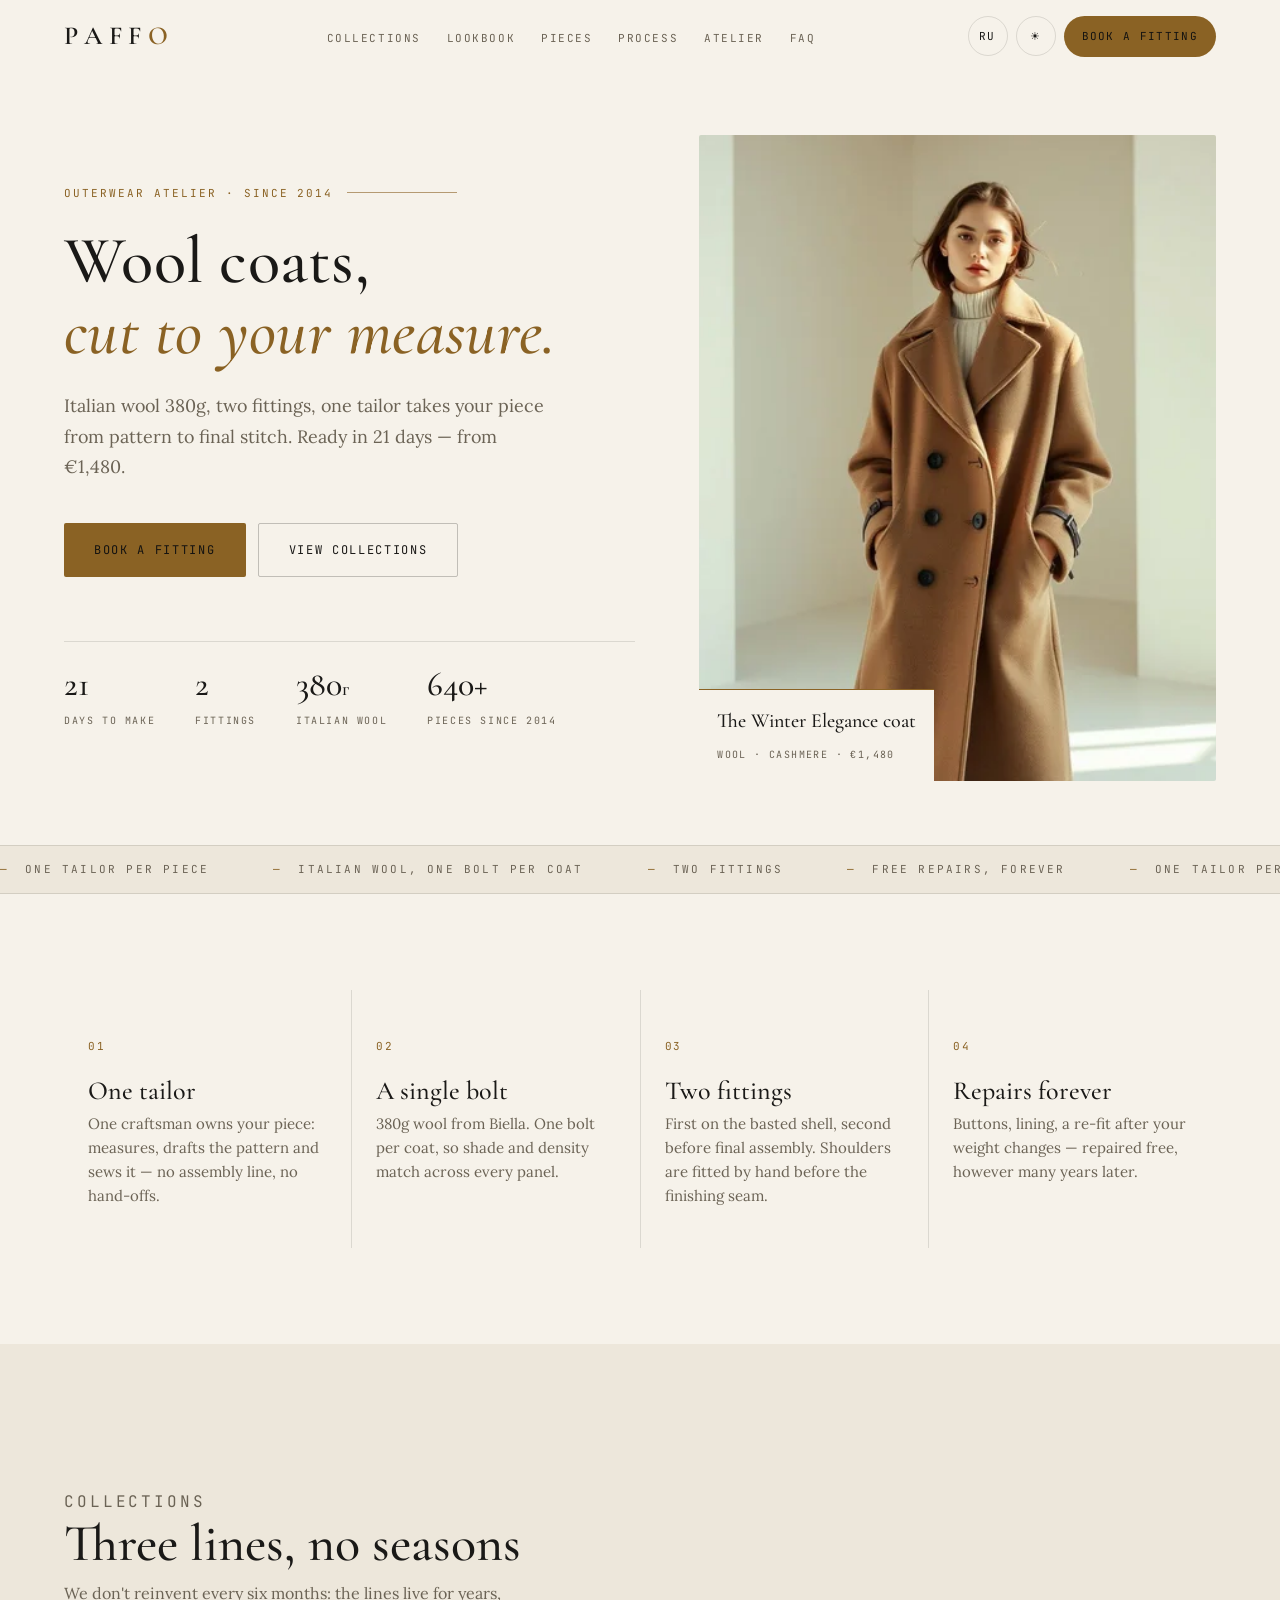
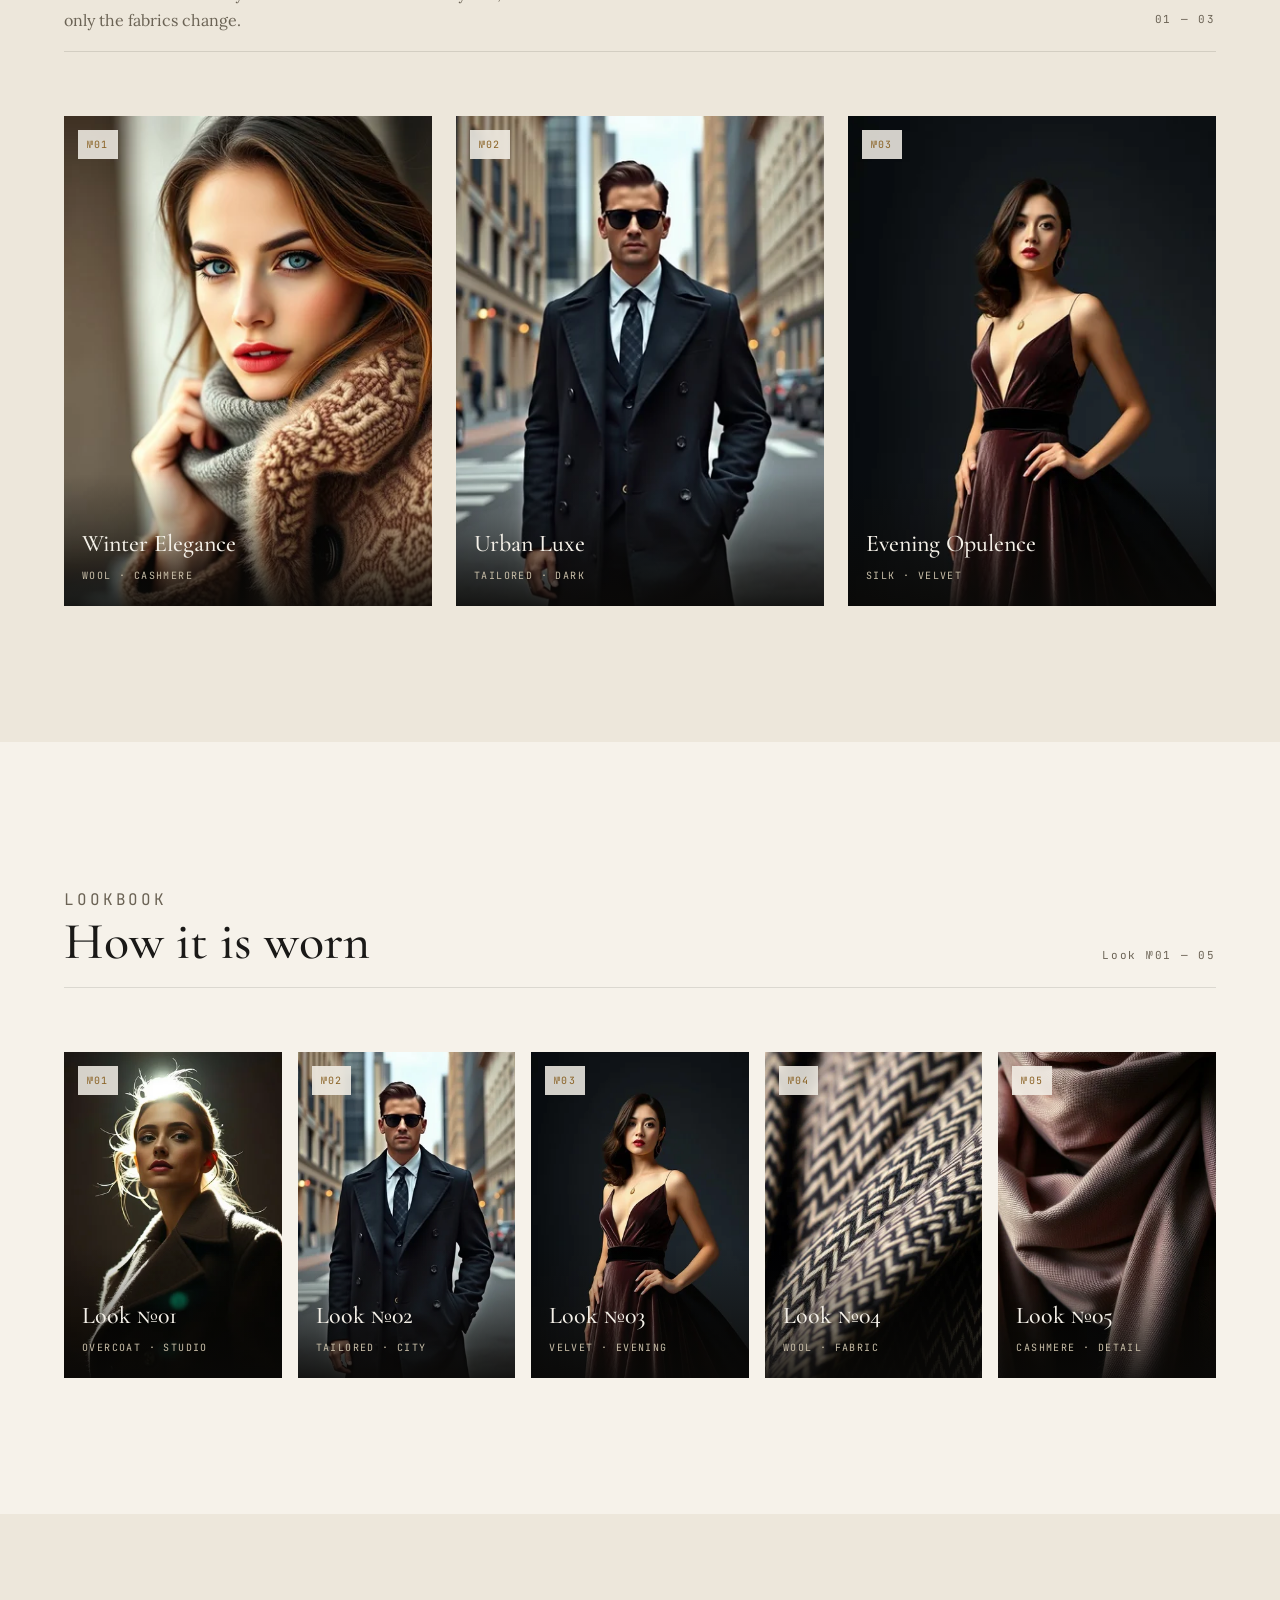
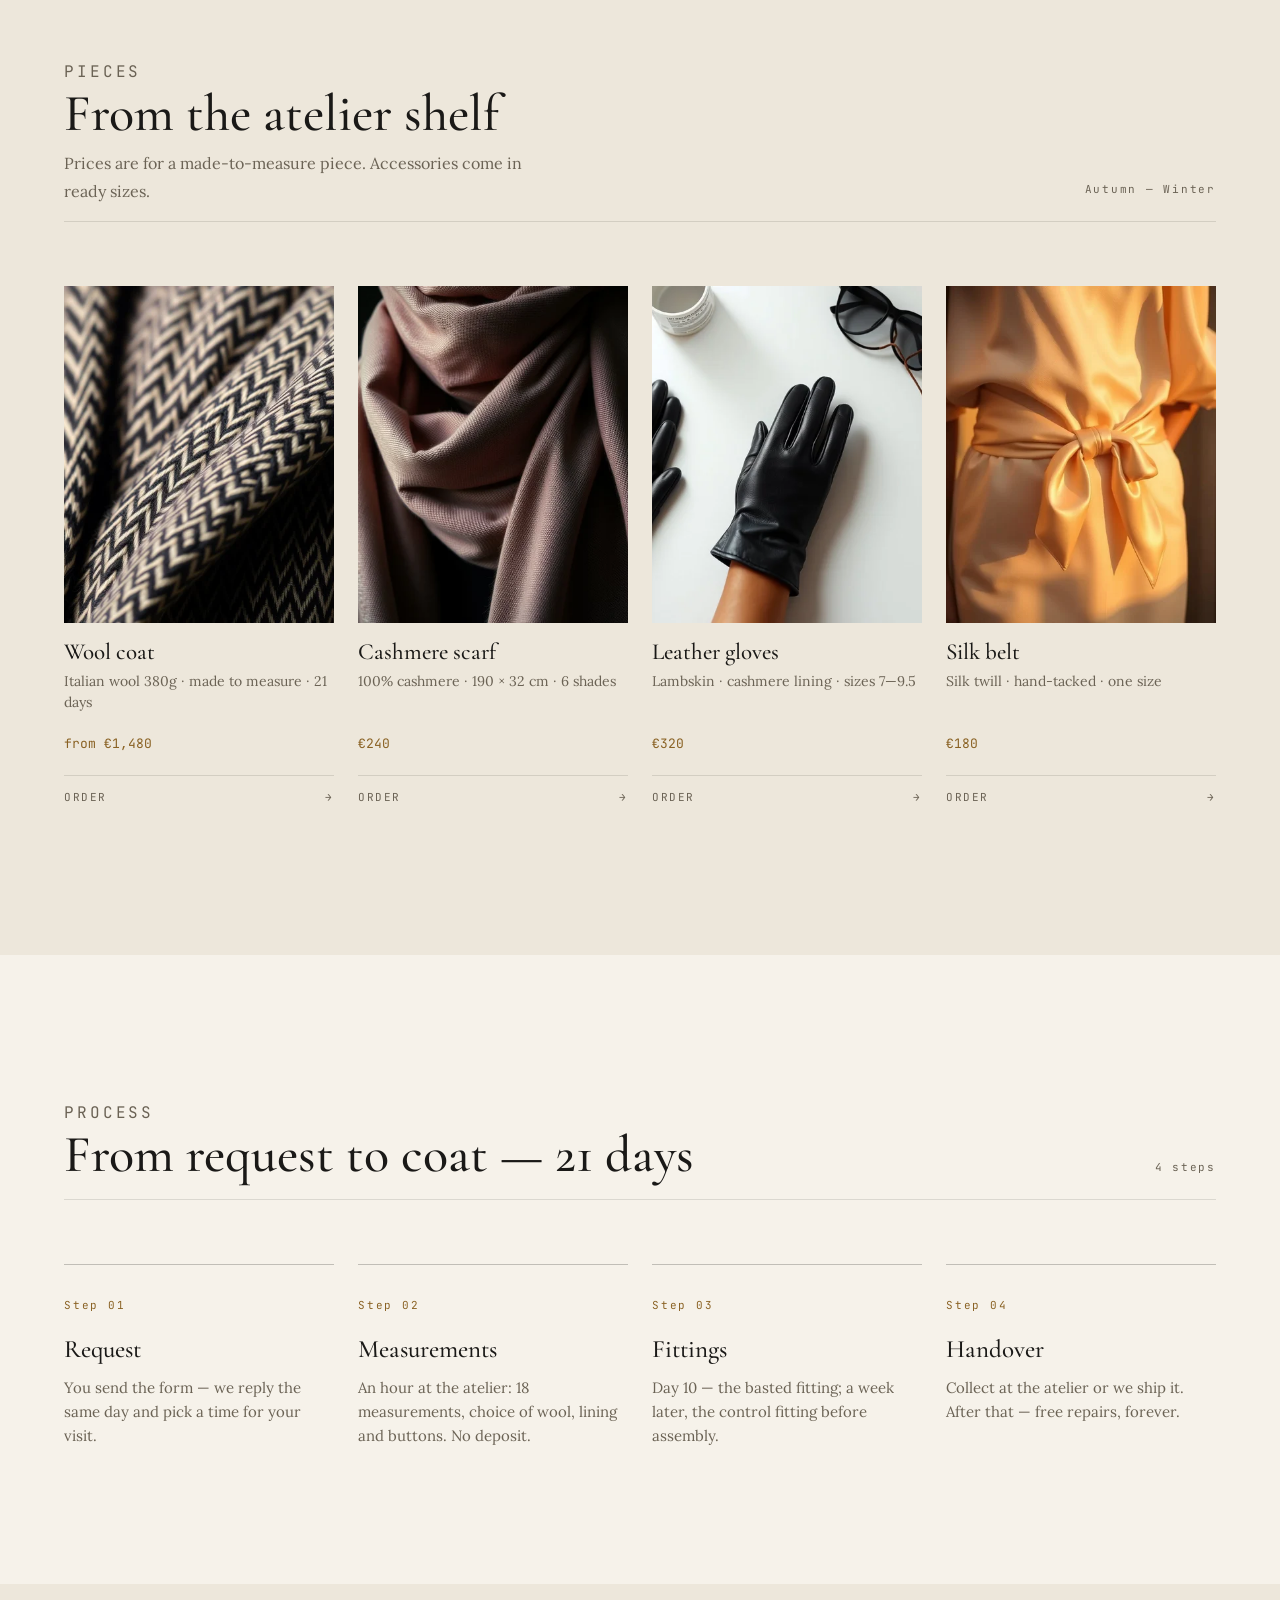
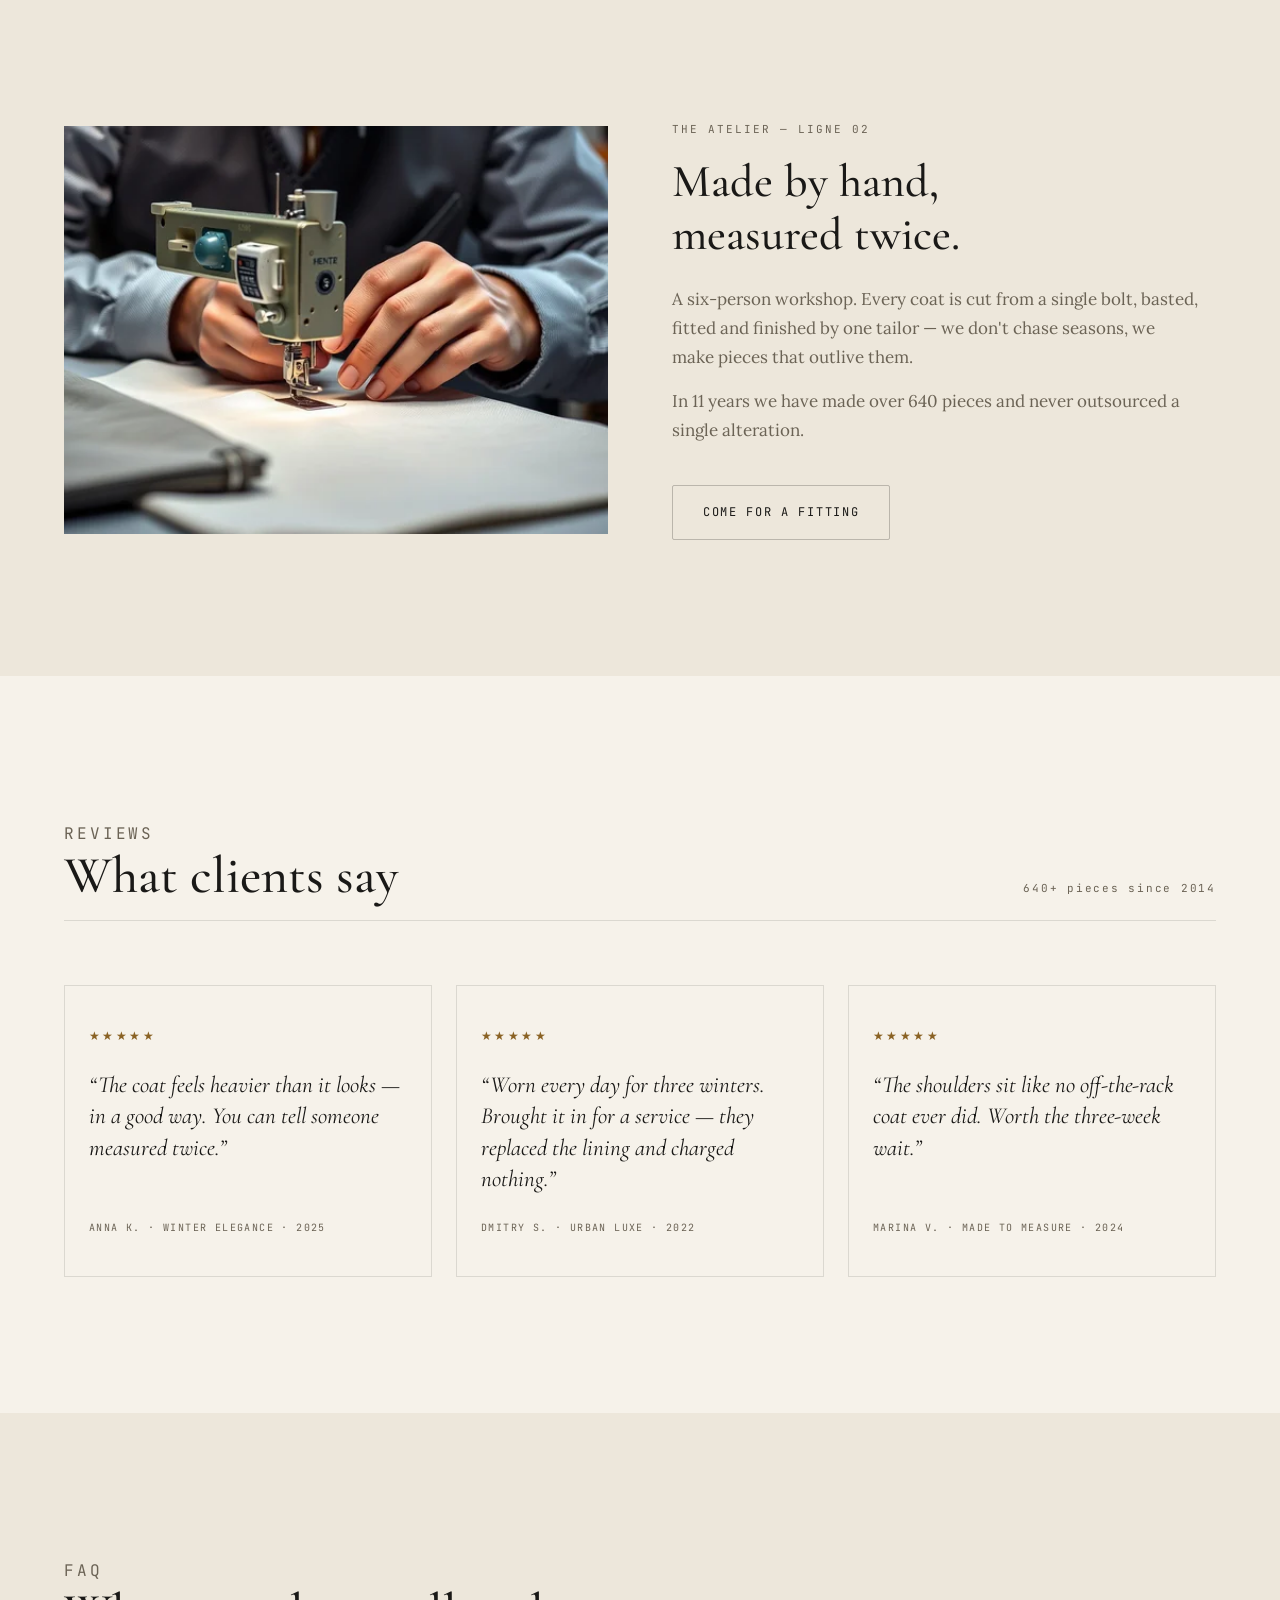
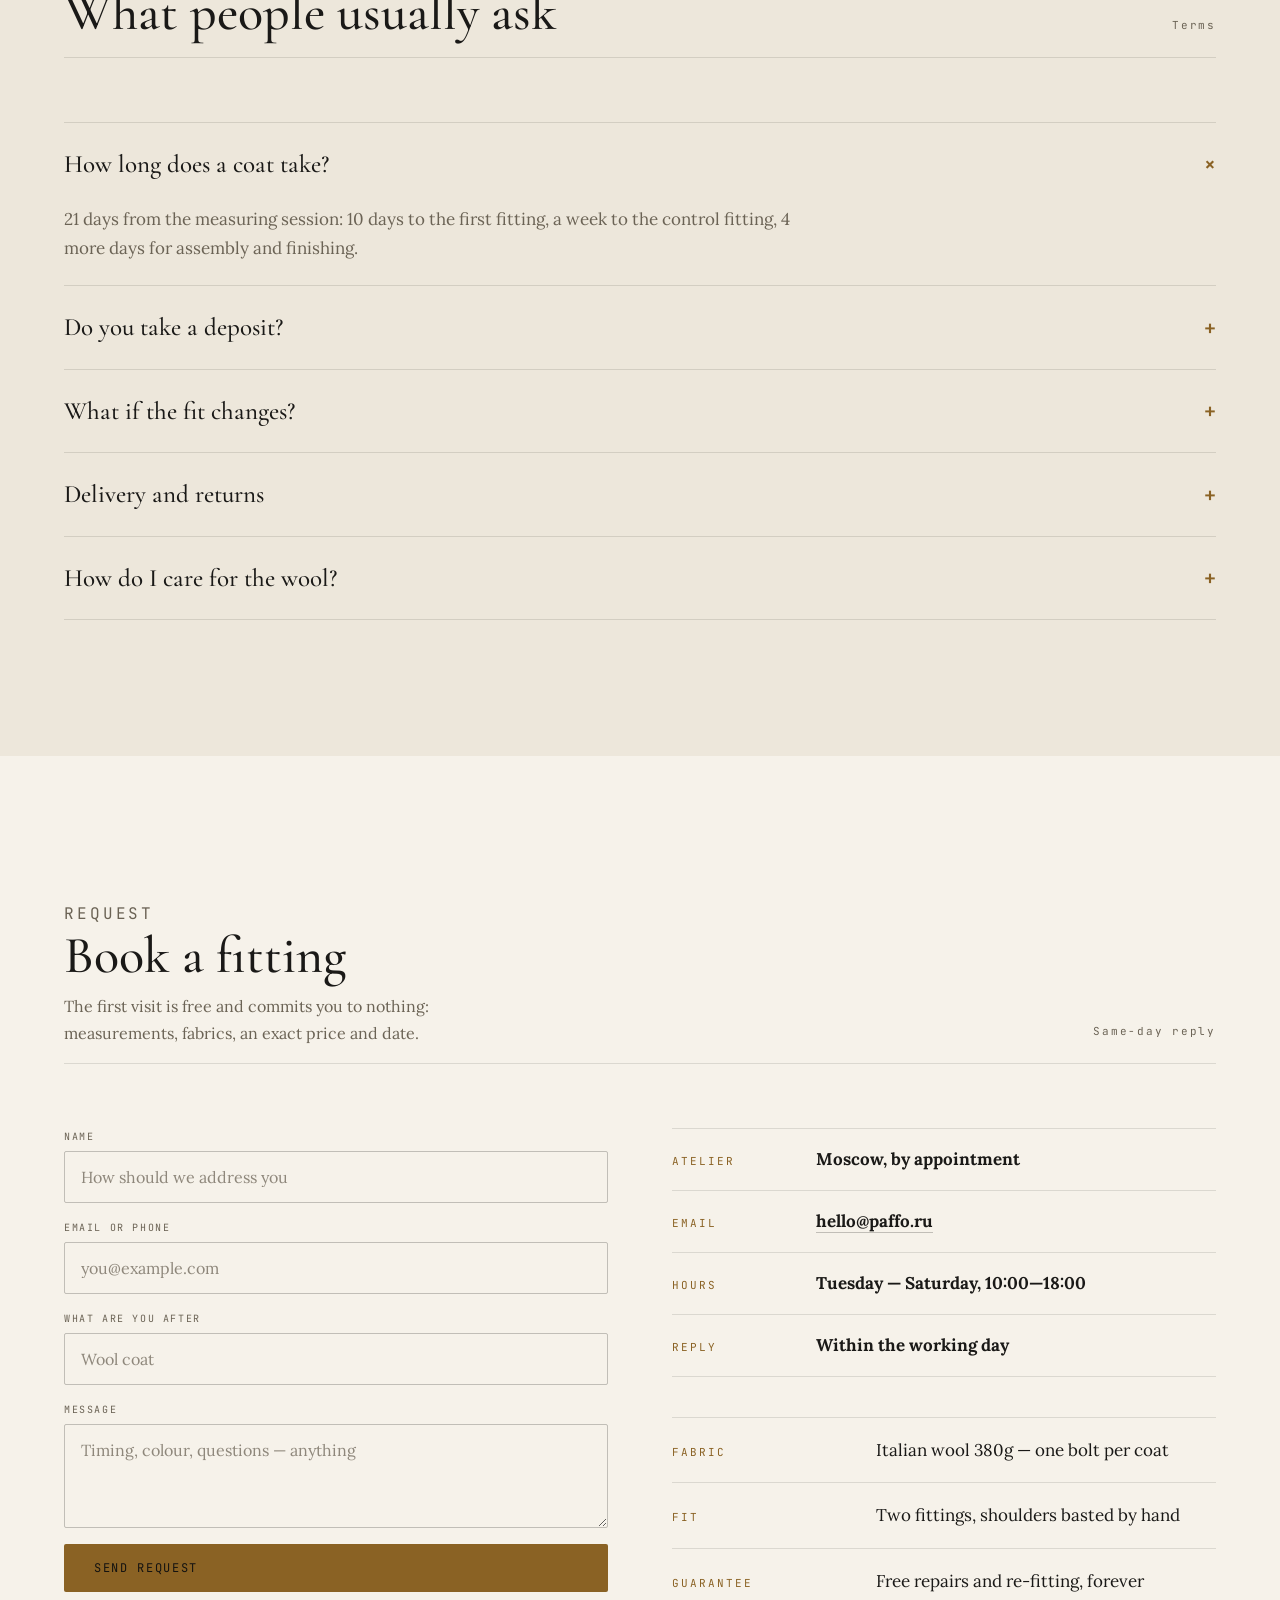
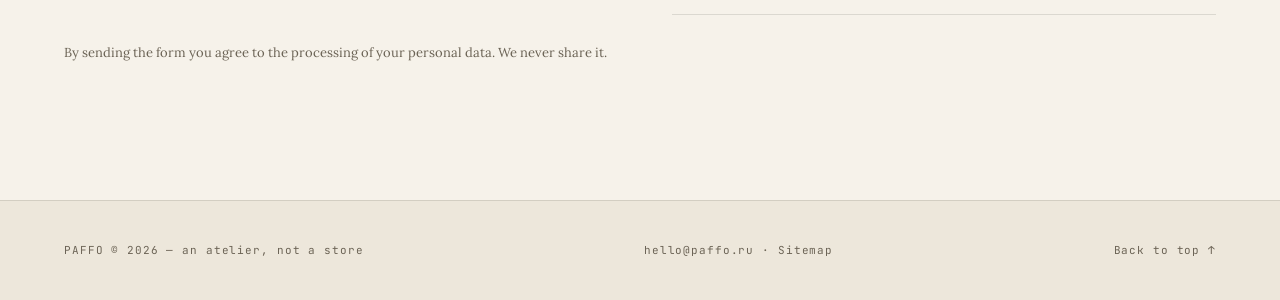
==== commit 80a4d72d: "Rewrite landing: new structure, RU/EN switch, conversion CTAs Co-Authored-By: Devin AI <158243242+de" ====
--- a/index.html
+++ b/index.html
@@ -1,342 +1,713 @@
 <!DOCTYPE html>
-<html lang="en" data-theme="dark">
+<html lang="ru" data-theme="dark">
 <head>
 <meta charset="UTF-8">
 <meta name="viewport" content="width=device-width, initial-scale=1.0">
-<title>PAFFO — Wool coats, cut for the city</title>
-<meta name="description" content="Outerwear and accessories from the atelier: wool coats, cashmere scarves, leather gloves. Cut for the city, made to be worn for years.">
-<meta property="og:title" content="PAFFO — Cut for the city. Worn for years.">
-<meta property="og:description" content="Outerwear and accessories from the atelier. No seasons, no noise.">
-<meta property="og:image" content="/img/og-image.jpg">
+<title data-ru="PAFFO — ателье пальто. Шерсть, скроенная по городу" data-en="PAFFO — the coat atelier. Wool, cut for the city">PAFFO — ателье пальто. Шерсть, скроенная по городу</title>
+<meta name="description" content="Ателье PAFFO: пальто из итальянской шерсти, кашемир и кожа. Две примерки, один портной на изделие, пошив 21 день.">
+<meta property="og:title" content="PAFFO — ателье пальто">
+<meta property="og:description" content="Пальто из итальянской шерсти по вашим меркам. Две примерки, один портной на изделие, пошив 21 день.">
+<meta property="og:image" content="https://paffo.ru/img/og-image.jpg">
 <meta property="og:image:width" content="1200">
 <meta property="og:image:height" content="630">
 <meta property="og:url" content="https://paffo.ru/">
 <meta property="og:type" content="website">
+<meta property="og:locale" content="ru_RU">
 <meta name="twitter:card" content="summary_large_image">
+<meta name="theme-color" content="#1A1917">
 <meta name="robots" content="index,follow">
 <link rel="canonical" href="https://paffo.ru/">
-<link rel="icon" href="data:image/svg+xml,<svg xmlns=%22http://www.w3.org/2000/svg%22 viewBox=%220 0 64 64%22><rect width=%2264%22 height=%2264%22 fill=%22%231A1917%22/><text x=%2232%22 y=%2244%22 font-size=%2236%22 font-family=%22Georgia%22 fill=%22%23A67C3D%22 text-anchor=%22middle%22>P</text></svg>">
-
+<link rel="icon" href="data:image/svg+xml,<svg xmlns=%22http://www.w3.org/2000/svg%22 viewBox=%220 0 64 64%22><rect width=%2264%22 height=%2264%22 rx=%2212%22 fill=%22%23A67C3D%22/><text x=%2232%22 y=%2245%22 font-size=%2238%22 font-family=%22Georgia,serif%22 fill=%22%231A1917%22 text-anchor=%22middle%22>P</text></svg>">
 <link rel="sitemap" href="/sitemap.xml">
 <link rel="preconnect" href="https://fonts.googleapis.com">
 <link rel="preconnect" href="https://fonts.gstatic.com" crossorigin>
-<link href="https://fonts.googleapis.com/css2?family=Cormorant+Garamond:wght@400;500;600&family=Lora:ital,wght@0,400;0,500;1,400&family=JetBrains+Mono:wght@400;600&display=swap" rel="stylesheet">
-<script type="application/ld+json">{"@context":"https://schema.org","@type":"Organization","name":"PAFFO","url":"https://paffo.ru/","description":"Luxury outerwear and accessories from the atelier."}</script>
+<link rel="preload" as="image" href="img/hero.webp">
+<link href="https://fonts.googleapis.com/css2?family=Cormorant+Garamond:ital,wght@0,400;0,500;0,600;1,400;1,500&family=Lora:ital,wght@0,400;0,500;1,400&family=JetBrains+Mono:wght@400;600&display=swap" rel="stylesheet">
+<script type="application/ld+json">{"@context":"https://schema.org","@type":"ClothingStore","name":"PAFFO","url":"https://paffo.ru/","email":"hello@paffo.ru","image":"https://paffo.ru/img/og-image.jpg","description":"Ателье верхней одежды: пальто из итальянской шерсти, кашемир, кожа. Пошив по меркам с двумя примерками.","priceRange":"18000-148000 RUB","openingHours":"Tu-Sa 10:00-18:00"}</script>
 <style>
 :root{
-  --ink:#1A1917; --ink-2:#26241F; --ivory:#F4F0E8; --ivory-dim:#B9B2A4;
-  --brass:#A67C3D; --oxblood:#5C1F2E;
+  --ink:#141311; --ink-2:#1C1B18; --ink-3:#232019; --ivory:#F4F0E8; --ivory-dim:#B4AC9C;
+  --brass:#B4863F; --brass-soft:#D8B27A; --oxblood:#5C1F2E;
   --font-d:"Cormorant Garamond",Georgia,serif;
   --font-b:"Lora",Georgia,serif;
   --font-m:"JetBrains Mono",ui-monospace,monospace;
-  --bg:var(--ink); --fg:var(--ivory); --muted:var(--ivory-dim); --accent:var(--brass);
-  --muted-lt:#6F6757; --accent-lt:#8A642A; --cap-fg:#F4F0E8; --cap-dim:#C9BFA9;
-  --line:color-mix(in srgb,var(--fg) 14%,transparent);
+  --bg:var(--ink); --bg-2:var(--ink-2); --fg:var(--ivory); --muted:var(--ivory-dim); --accent:var(--brass);
+  --line:color-mix(in srgb,var(--fg) 13%,transparent);
+  --line-strong:color-mix(in srgb,var(--fg) 26%,transparent);
+  --maxw:1320px;
+  --s-1:8px; --s-2:16px; --s-3:24px; --s-4:40px; --s-5:64px; --s-6:96px; --s-7:136px;
+  --pad:clamp(20px,5vw,72px);
+  --ease:cubic-bezier(.22,.61,.36,1);
 }
-[data-theme="light"]{ --bg:var(--ivory); --fg:var(--ink); --muted:var(--muted-lt); --accent:var(--accent-lt); --line:color-mix(in srgb,var(--fg) 14%,transparent); }
+[data-theme="light"]{
+  --bg:#F6F2EA; --bg-2:#EDE7DB; --fg:#1A1917; --muted:#6B6355; --accent:#8A6224;
+  --line:color-mix(in srgb,var(--fg) 12%,transparent);
+  --line-strong:color-mix(in srgb,var(--fg) 24%,transparent);
+}
 *,*::before,*::after{box-sizing:border-box;margin:0;padding:0}
-html{scroll-behavior:smooth;scroll-padding-top:84px}
-body{font-family:var(--font-b);background:var(--bg);color:var(--fg);line-height:1.65;transition:background .3s,color .3s}
+html{scroll-behavior:smooth;scroll-padding-top:96px;-webkit-text-size-adjust:100%}
+body{font-family:var(--font-b);background:var(--bg);color:var(--fg);line-height:1.7;font-size:17px;overflow-x:hidden;transition:background .4s var(--ease),color .4s var(--ease)}
 img{display:block;max-width:100%;height:auto}
 a{color:inherit;text-decoration:none}
 button{font-family:inherit;cursor:pointer;border:0;background:none;color:inherit}
 :focus-visible{outline:2px solid var(--accent);outline-offset:3px;border-radius:2px}
-
-.mono{font-family:var(--font-m);font-size:11px;letter-spacing:.16em;text-transform:uppercase;color:var(--accent)}
+::selection{background:var(--accent);color:var(--bg)}
+
+.skip{position:fixed;top:12px;left:12px;z-index:90;transform:translateY(-200%);transition:transform .2s var(--ease)}
+.skip:focus-visible{transform:none}
+.mono{font-family:var(--font-m);font-size:11px;letter-spacing:.18em;text-transform:uppercase;color:var(--accent)}
+.wrap{max-width:var(--maxw);margin:0 auto;padding-inline:var(--pad)}
+.section{padding-block:clamp(var(--s-6),11vw,var(--s-7))}
+.section--alt{background:var(--bg-2)}
+.section--tight{padding-block:clamp(var(--s-5),8vw,var(--s-6))}
+
+/* reveal */
+.rv{opacity:0;transform:translateY(14px);transition:opacity .7s var(--ease),transform .7s var(--ease)}
+.rv.in{opacity:1;transform:none}
+.rv:nth-child(2){transition-delay:.06s}.rv:nth-child(3){transition-delay:.12s}
+.rv:nth-child(4){transition-delay:.18s}.rv:nth-child(5){transition-delay:.24s}
 
 /* nav */
-.nav{position:fixed;top:0;left:0;right:0;z-index:40;display:flex;align-items:center;justify-content:space-between;padding:18px 5vw;border-bottom:1px solid var(--line);background:color-mix(in srgb,var(--bg) 86%,transparent);backdrop-filter:blur(12px)}
-.logo{font-family:var(--font-d);font-size:26px;letter-spacing:.22em;font-weight:600}
+.nav{position:fixed;top:0;left:0;right:0;z-index:60;border-bottom:1px solid transparent;transition:background .3s var(--ease),border-color .3s var(--ease)}
+.nav.stuck{background:color-mix(in srgb,var(--bg) 88%,transparent);backdrop-filter:blur(14px);border-bottom-color:var(--line)}
+.nav-in{display:flex;align-items:center;justify-content:space-between;gap:var(--s-3);max-width:var(--maxw);margin:0 auto;padding:16px var(--pad)}
+.logo{font-family:var(--font-d);font-size:26px;letter-spacing:.26em;font-weight:600;line-height:1}
 .logo i{font-style:normal;color:var(--accent)}
 .menu{display:flex;gap:26px;list-style:none}
 .menu a{font-family:var(--font-m);font-size:11px;letter-spacing:.14em;text-transform:uppercase;color:var(--muted);transition:color .2s}
 .menu a:hover{color:var(--fg)}
-.nav-actions{display:flex;gap:10px}
-.theme-btn{width:40px;height:40px;border:1px solid var(--line);border-radius:8px;font-size:16px;transition:background .2s}
-.theme-btn:hover{background:var(--line)}
-.burger{display:none;width:40px;height:40px;border:1px solid var(--line);border-radius:8px;font-size:18px}
-.mobile-panel{position:fixed;inset:0;z-index:50;background:var(--bg);display:none;flex-direction:column;gap:8px;padding:24px}
+.nav-actions{display:flex;align-items:center;gap:var(--s-1)}
+.icon-btn{min-width:40px;height:40px;padding:0 10px;border:1px solid var(--line);border-radius:999px;font-family:var(--font-m);font-size:11px;letter-spacing:.1em;display:grid;place-items:center;transition:border-color .2s,background .2s}
+.icon-btn:hover{border-color:var(--line-strong);background:color-mix(in srgb,var(--fg) 5%,transparent)}
+.nav .btn-sm{display:inline-flex}
+.btn-sm{padding:11px 18px;border-radius:999px;background:var(--accent);color:#141311;font-family:var(--font-m);font-size:11px;letter-spacing:.12em;text-transform:uppercase;transition:filter .2s,transform .2s}
+.btn-sm:hover{filter:brightness(1.08);transform:translateY(-1px)}
+.burger{display:none}
+.mobile-panel{position:fixed;inset:0;z-index:70;background:var(--bg);display:none;flex-direction:column;padding:var(--s-3) var(--pad) var(--s-5);overflow-y:auto}
 .mobile-panel.open{display:flex}
-.mobile-panel a{font-family:var(--font-d);font-size:34px;padding:10px 4px;border-bottom:1px solid var(--line)}
+.mobile-top{display:flex;justify-content:space-between;align-items:center;margin-bottom:var(--s-4)}
+.mobile-panel nav a{font-family:var(--font-d);font-size:clamp(30px,9vw,40px);padding:14px 0;border-bottom:1px solid var(--line);display:block}
+.mobile-panel .btn{margin-top:var(--s-4);justify-content:center}
+
+/* buttons */
+.btn{display:inline-flex;align-items:center;gap:10px;padding:16px 30px;border-radius:2px;font-family:var(--font-m);font-size:12px;letter-spacing:.14em;text-transform:uppercase;transition:transform .2s var(--ease),background .25s,border-color .25s,color .25s}
+.btn:hover{transform:translateY(-2px)}
+.btn-solid{background:var(--accent);color:#141311}
+.btn-solid:hover{background:var(--brass-soft)}
+.btn-ghost{border:1px solid var(--line-strong);color:var(--fg)}
+.btn-ghost:hover{border-color:var(--accent);color:var(--accent)}
+.link-arrow{font-family:var(--font-m);font-size:11px;letter-spacing:.14em;text-transform:uppercase;color:var(--accent);display:inline-flex;gap:8px;align-items:center}
+.link-arrow span{transition:transform .25s var(--ease)}
+.link-arrow:hover span{transform:translateX(5px)}
 
 /* hero */
-.hero{min-height:100vh;display:grid;grid-template-columns:1.1fr .9fr;align-items:center;gap:5vw;padding:130px 5vw 80px;max-width:1400px;margin:0 auto}
-.hero .eyebrow{margin-bottom:22px;display:flex;align-items:center;gap:14px}
-.hero .eyebrow::after{content:"";flex:1;max-width:120px;height:1px;background:var(--accent)}
-.hero h1{font-family:var(--font-d);font-weight:500;font-size:clamp(44px,6.5vw,92px);line-height:1.02;letter-spacing:.005em}
-.hero h1 em{font-style:italic;color:var(--accent)}
-.hero .sub{margin-top:24px;max-width:38ch;color:var(--muted);font-size:17px}
-.cta-row{display:flex;gap:14px;margin-top:36px;flex-wrap:wrap}
-.btn{padding:14px 28px;border-radius:2px;font-family:var(--font-m);font-size:12px;letter-spacing:.12em;text-transform:uppercase;transition:transform .15s,background .2s}
-.btn:hover{transform:translateY(-2px)}
-.btn-solid{background:var(--accent);color:var(--ink)}
-.btn-ghost{border:1px solid var(--line);color:var(--fg)}
+.hero{position:relative;padding-top:clamp(120px,15vh,168px);padding-bottom:var(--s-5)}
+.hero-grid{display:grid;grid-template-columns:1.05fr .95fr;gap:clamp(28px,5vw,72px);align-items:center}
+.eyebrow{display:flex;align-items:center;gap:14px;margin-bottom:var(--s-3)}
+.eyebrow::after{content:"";flex:1;max-width:110px;height:1px;background:var(--accent);opacity:.6}
+h1{font-family:var(--font-d);font-weight:500;font-size:clamp(40px,5.2vw,74px);line-height:1.06;letter-spacing:.004em}
+h1 em{font-style:italic;color:var(--accent)}
+.hero p.sub{margin-top:var(--s-3);max-width:44ch;color:var(--muted);font-size:clamp(16px,1.4vw,19px)}
+.cta-row{display:flex;gap:12px;margin-top:var(--s-4);flex-wrap:wrap}
+.hero-facts{display:flex;flex-wrap:wrap;gap:var(--s-4);margin-top:var(--s-5);padding-top:var(--s-3);border-top:1px solid var(--line)}
+.hero-facts div b{display:block;font-family:var(--font-d);font-size:34px;font-weight:500;line-height:1.1}
+.hero-facts div span{font-family:var(--font-m);font-size:10px;letter-spacing:.16em;text-transform:uppercase;color:var(--muted)}
 .hero-fig{position:relative}
-.hero-fig img{aspect-ratio:4/5;object-fit:cover;border-radius:2px}
-.hero-fig .look{position:absolute;left:-14px;top:-14px;background:var(--accent);color:var(--ink);padding:8px 12px;font-family:var(--font-m);font-size:11px;letter-spacing:.1em}
-.hero-fig .stitch{position:absolute;bottom:-10px;right:-10px;width:52%;height:52%;border:1px solid var(--accent);pointer-events:none}
-
-/* sections */
-.section{padding:110px 5vw;max-width:1400px;margin:0 auto}
-.section-head{display:flex;align-items:baseline;justify-content:space-between;gap:20px;margin-bottom:50px;border-bottom:1px solid var(--line);padding-bottom:18px}
-.section-head h2{font-family:var(--font-d);font-weight:500;font-size:clamp(30px,4vw,48px)}
-.section-head .idx{font-family:var(--font-m);font-size:12px;color:var(--muted);letter-spacing:.14em}
-
-.grid3{display:grid;grid-template-columns:repeat(3,1fr);gap:20px}
-.grid4{display:grid;grid-template-columns:repeat(4,1fr);gap:18px}
-.card{position:relative;overflow:hidden}
-.card img{aspect-ratio:3/4;object-fit:cover;width:100%;transition:transform .4s}
-.card:hover img{transform:scale(1.03)}
-.card .cap{position:absolute;inset:auto 0 0 0;padding:34px 18px 16px;background:linear-gradient(to top,rgba(10,9,7,.82),transparent);color:var(--cap-fg)}
-.card .cap b{font-family:var(--font-d);font-size:22px;font-weight:500;display:block}
-.card .cap span{font-family:var(--font-m);font-size:10px;letter-spacing:.14em;text-transform:uppercase;color:var(--cap-dim)}
-.card .no{position:absolute;top:12px;left:12px;background:var(--bg);color:var(--fg);font-family:var(--font-m);font-size:10px;letter-spacing:.1em;padding:5px 8px}
+.hero-fig img{aspect-ratio:4/5;object-fit:cover;width:100%;border-radius:2px}
+.hero-fig figcaption{position:absolute;left:0;bottom:0;background:var(--bg);padding:14px 18px;max-width:74%;border-top:1px solid var(--accent)}
+.hero-fig figcaption b{font-family:var(--font-d);font-size:20px;font-weight:500;display:block}
+.hero-fig figcaption span{font-family:var(--font-m);font-size:10px;letter-spacing:.14em;text-transform:uppercase;color:var(--muted)}
+
+/* marquee strip */
+.strip{border-block:1px solid var(--line);background:var(--bg-2);overflow:hidden}
+.strip-in{display:flex;gap:var(--s-5);padding:14px 0;width:max-content;animation:slide 38s linear infinite}
+.strip span{font-family:var(--font-m);font-size:11px;letter-spacing:.2em;text-transform:uppercase;color:var(--muted);white-space:nowrap}
+.strip span::before{content:"—";margin-right:var(--s-2);color:var(--accent)}
+@keyframes slide{from{transform:translateX(0)}to{transform:translateX(-50%)}}
+
+/* section head */
+.section-head{display:flex;align-items:flex-end;justify-content:space-between;gap:var(--s-3);margin-bottom:var(--s-5);padding-bottom:var(--s-2);border-bottom:1px solid var(--line)}
+.section-head h2{font-family:var(--font-d);font-weight:500;font-size:clamp(30px,4.2vw,52px);line-height:1.1}
+.section-head p{color:var(--muted);margin-top:var(--s-1);max-width:46ch;font-size:16px}
+.section-head .idx{font-family:var(--font-m);font-size:11px;letter-spacing:.16em;color:var(--muted);white-space:nowrap;padding-bottom:6px}
+
+/* values */
+.values{display:grid;grid-template-columns:repeat(4,1fr);gap:1px;background:var(--line)}
+.values article{background:var(--bg);padding:var(--s-4) var(--s-3)}
+.values .n{font-family:var(--font-m);font-size:11px;letter-spacing:.16em;color:var(--accent)}
+.values h3{font-family:var(--font-d);font-weight:500;font-size:26px;margin:var(--s-2) 0 6px;line-height:1.2}
+.values p{color:var(--muted);font-size:15px;line-height:1.6}
+
+/* cards */
+.grid3{display:grid;grid-template-columns:repeat(3,1fr);gap:var(--s-3)}
+.grid4{display:grid;grid-template-columns:repeat(4,1fr);gap:var(--s-3)}
+.card{position:relative;overflow:hidden;display:block}
+.card img{aspect-ratio:3/4;object-fit:cover;width:100%;transition:transform .8s var(--ease)}
+.card:hover img{transform:scale(1.04)}
+.card .no{position:absolute;top:14px;left:14px;background:color-mix(in srgb,var(--bg) 85%,transparent);backdrop-filter:blur(6px);font-family:var(--font-m);font-size:10px;letter-spacing:.12em;padding:6px 9px}
+.card .cap{position:absolute;inset:auto 0 0 0;padding:56px 18px 18px;background:linear-gradient(to top,rgba(10,9,7,.88),rgba(10,9,7,.35) 55%,transparent);color:#F4F0E8}
+.card .cap b{font-family:var(--font-d);font-size:24px;font-weight:500;display:block;line-height:1.2}
+.card .cap span{font-family:var(--font-m);font-size:10px;letter-spacing:.14em;text-transform:uppercase;color:#C9BFA9}
+
+/* lookbook rail */
+.rail{display:grid;grid-template-columns:repeat(5,1fr);gap:var(--s-2)}
+.rail .card img{aspect-ratio:2/3}
 
 /* products */
-.prod img{aspect-ratio:1;object-fit:cover}
-.prod .nm{display:flex;justify-content:space-between;margin-top:12px;font-size:15px}
-.prod .nm i{font-style:normal;font-family:var(--font-m);font-size:11px;color:var(--muted)}
-.prod .pr{font-family:var(--font-m);font-size:12px;color:var(--accent);margin-top:2px}
-
-/* craft */
-.craft{display:grid;grid-template-columns:1fr 1fr;gap:5vw;align-items:center}
-.craft img{aspect-ratio:3/2;object-fit:cover}
-.craft h2{font-family:var(--font-d);font-weight:500;font-size:clamp(30px,4vw,44px);margin:16px 0}
-.craft p{color:var(--muted);max-width:46ch}
-
-/* quote */
-.quote{text-align:center;padding:120px 5vw;max-width:900px;margin:0 auto}
-.quote blockquote{font-family:var(--font-d);font-size:clamp(24px,3.4vw,40px);font-style:italic;line-height:1.3}
-.quote cite{display:block;margin-top:22px;font-family:var(--font-m);font-size:11px;letter-spacing:.14em;text-transform:uppercase;color:var(--muted);font-style:normal}
-
-/* signup */
-.signup{display:grid;grid-template-columns:1fr 1fr;gap:4vw;align-items:center;border:1px solid var(--line);padding:5vw}
-.signup h2{font-family:var(--font-d);font-weight:500;font-size:clamp(28px,3.4vw,42px)}
-.signup p{color:var(--muted);margin-top:12px}
-.signup form{margin-top:24px;display:grid;gap:10px}
-.signup label{font-family:var(--font-m);font-size:10px;letter-spacing:.14em;text-transform:uppercase;color:var(--muted)}
-.signup input{padding:14px 16px;border:1px solid var(--line);border-radius:2px;background:transparent;color:var(--fg);font-family:var(--font-b);font-size:15px}
-.signup input:focus{outline:2px solid var(--accent);outline-offset:0}
-
-.grid5{display:grid;grid-template-columns:repeat(5,1fr);gap:16px}
+.prod{display:flex;flex-direction:column}
+.prod .ph{position:relative;overflow:hidden}
+.prod img{aspect-ratio:4/5;object-fit:cover;width:100%;transition:transform .8s var(--ease)}
+.prod:hover img{transform:scale(1.04)}
+.prod .body{padding-top:var(--s-2);display:flex;flex-direction:column;gap:4px;flex:1}
+.prod h3{font-family:var(--font-d);font-weight:500;font-size:23px;line-height:1.2}
+.prod .meta{font-size:14px;color:var(--muted);line-height:1.5}
+.prod .price{font-family:var(--font-m);font-size:13px;color:var(--accent);margin-top:auto;padding-top:var(--s-2)}
+.prod .order{margin-top:var(--s-2);padding:12px 0;border-top:1px solid var(--line);font-family:var(--font-m);font-size:11px;letter-spacing:.14em;text-transform:uppercase;color:var(--muted);display:flex;justify-content:space-between;transition:color .2s}
+.prod:hover .order{color:var(--accent)}
+
+/* split / atelier */
+.split{display:grid;grid-template-columns:1fr 1fr;gap:clamp(28px,5vw,80px);align-items:center}
+.split img{aspect-ratio:4/3;object-fit:cover;width:100%}
+.split h2{font-family:var(--font-d);font-weight:500;font-size:clamp(28px,3.8vw,46px);line-height:1.15;margin:var(--s-2) 0 var(--s-3)}
+.split p{color:var(--muted);max-width:48ch}
+.split p + p{margin-top:var(--s-2)}
+
+/* process */
+.steps{display:grid;grid-template-columns:repeat(4,1fr);gap:var(--s-3);counter-reset:step}
+.steps article{padding-top:var(--s-3);border-top:1px solid var(--line-strong)}
+.steps .n{font-family:var(--font-m);font-size:11px;letter-spacing:.16em;color:var(--accent)}
+.steps h3{font-family:var(--font-d);font-weight:500;font-size:25px;margin:10px 0 6px}
+.steps p{color:var(--muted);font-size:15px;line-height:1.6}
+
+/* testimonials */
+.quotes{display:grid;grid-template-columns:repeat(3,1fr);gap:var(--s-3)}
+.quotes figure{border:1px solid var(--line);padding:var(--s-4) var(--s-3);display:flex;flex-direction:column;gap:var(--s-3);background:var(--bg)}
+.quotes blockquote{font-family:var(--font-d);font-style:italic;font-size:23px;line-height:1.35}
+.quotes figcaption{font-family:var(--font-m);font-size:10px;letter-spacing:.14em;text-transform:uppercase;color:var(--muted);margin-top:auto}
+.stars{color:var(--accent);letter-spacing:.2em;font-size:12px}
+
+/* ledger + faq */
 .ledger{border-top:1px solid var(--line)}
-.ledger .row{display:grid;grid-template-columns:140px 1fr;gap:20px;padding:20px 0;border-bottom:1px solid var(--line);align-items:baseline}
-.ledger .row b{font-family:var(--font-b);font-weight:400;font-size:17px;max-width:60ch}
+.ledger .row{display:grid;grid-template-columns:180px 1fr;gap:var(--s-3);padding:18px 0;border-bottom:1px solid var(--line);align-items:baseline}
+.ledger .row b{font-weight:400;font-size:17px;max-width:62ch}
+.faq{border-top:1px solid var(--line)}
+.faq details{border-bottom:1px solid var(--line)}
+.faq summary{list-style:none;cursor:pointer;padding:20px 0;display:flex;justify-content:space-between;gap:var(--s-3);align-items:center;font-family:var(--font-d);font-size:clamp(20px,2vw,25px);font-weight:500}
+.faq summary::-webkit-details-marker{display:none}
+.faq summary::after{content:"+";font-family:var(--font-m);color:var(--accent);font-size:20px;transition:transform .3s var(--ease)}
+.faq details[open] summary::after{transform:rotate(45deg)}
+.faq p{color:var(--muted);padding-bottom:22px;max-width:70ch}
+
+/* contact / form */
+.contact{display:grid;grid-template-columns:1fr 1fr;gap:clamp(28px,5vw,72px)}
+form{display:grid;gap:var(--s-2)}
+label{font-family:var(--font-m);font-size:10px;letter-spacing:.16em;text-transform:uppercase;color:var(--muted)}
+input,textarea,select{width:100%;padding:15px 16px;border:1px solid var(--line-strong);border-radius:2px;background:transparent;color:var(--fg);font-family:var(--font-b);font-size:16px}
+textarea{min-height:104px;resize:vertical}
+input::placeholder,textarea::placeholder{color:color-mix(in srgb,var(--muted) 75%,transparent)}
+input:focus,textarea:focus,select:focus{outline:2px solid var(--accent);outline-offset:0;border-color:transparent}
+.field{display:grid;gap:6px}
+.form-note{font-size:13px;color:var(--muted)}
+.form-status{font-family:var(--font-m);font-size:11px;letter-spacing:.12em;text-transform:uppercase;color:var(--accent);min-height:18px}
+.contact-list{border-top:1px solid var(--line)}
+.contact-list .row{display:grid;grid-template-columns:120px 1fr;gap:var(--s-3);padding:16px 0;border-bottom:1px solid var(--line);align-items:baseline}
+.contact-list a{border-bottom:1px solid var(--line-strong)}
 
 /* footer */
-
-footer{border-top:1px solid var(--line);padding:44px 5vw}
-.foot{display:flex;flex-wrap:wrap;gap:18px;justify-content:space-between;align-items:center;max-width:1400px;margin:0 auto;font-family:var(--font-m);font-size:11px;letter-spacing:.08em;color:var(--muted)}
-.foot a{color:var(--accent)}
-
-@media (prefers-reduced-motion:reduce){*{animation:none!important;transition:none!important}html{scroll-behavior:auto}}
-@media (max-width:1100px){.grid5{grid-template-columns:repeat(3,1fr)}}
+footer{border-top:1px solid var(--line);padding-block:var(--s-4);background:var(--bg-2)}
+.foot{display:flex;flex-wrap:wrap;gap:var(--s-2) var(--s-4);justify-content:space-between;align-items:center;font-family:var(--font-m);font-size:11px;letter-spacing:.08em;color:var(--muted)}
+.foot a:hover{color:var(--accent)}
+
+/* sticky mobile cta */
+.sticky-cta{position:fixed;left:0;right:0;bottom:0;z-index:55;display:none;gap:10px;padding:10px 16px calc(10px + env(safe-area-inset-bottom));background:color-mix(in srgb,var(--bg) 92%,transparent);backdrop-filter:blur(14px);border-top:1px solid var(--line);transform:translateY(120%);transition:transform .35s var(--ease)}
+.sticky-cta.show{transform:none}
+.sticky-cta .btn{flex:1;justify-content:center;padding:14px 16px}
+
+@media (prefers-reduced-motion:reduce){*{animation:none!important;transition:none!important}html{scroll-behavior:auto}.rv{opacity:1;transform:none}}
+@media (max-width:1100px){
+  .values{grid-template-columns:repeat(2,1fr)}
+  .steps{grid-template-columns:repeat(2,1fr);gap:var(--s-4) var(--s-3)}
+  .quotes{grid-template-columns:1fr}
+  .quotes figure{padding:var(--s-3)}
+}
 @media (max-width:960px){
-  .menu{display:none}.burger{display:block}
-  .hero{grid-template-columns:1fr;padding-top:120px;gap:40px}
-  .hero-fig{max-width:520px}
+  .menu,.nav .btn-sm{display:none}
+  .burger{display:grid}
+  .hero-grid,.split,.contact{grid-template-columns:1fr}
+  .hero{padding-top:112px}
+  .hero-facts{gap:var(--s-3) var(--s-4);margin-top:var(--s-4)}
+  .split .split-media{order:-1}
   .grid3,.grid4{grid-template-columns:repeat(2,1fr)}
-  .craft,.signup{grid-template-columns:1fr}
+  .sticky-cta{display:flex}
+  body{padding-bottom:0}
+  .ledger .row,.contact-list .row{grid-template-columns:1fr;gap:4px;padding:14px 0}
+  /* lookbook becomes a snap rail */
+  .rail{display:flex;overflow-x:auto;scroll-snap-type:x mandatory;gap:var(--s-2);margin-inline:calc(var(--pad) * -1);padding-inline:var(--pad);scrollbar-width:none}
+  .rail::-webkit-scrollbar{display:none}
+  .rail .card{flex:0 0 74%;scroll-snap-align:start}
 }
-@media (max-width:560px){.grid3,.grid4{grid-template-columns:1fr}}
+@media (max-width:640px){
+  .grid3,.grid4{grid-template-columns:1fr}
+  .values{grid-template-columns:1fr}
+  .steps{grid-template-columns:1fr}
+  .rail .card{flex:0 0 82%}
+  .hero-fig figcaption{max-width:88%}
+}
 </style>
 </head>
-<body data-theme="dark">
-
-<nav class="nav">
-  <div class="logo">PAFF<i>O</i></div>
-  <ul class="menu">
-    <li><a href="#collections">Collections</a></li>
-    <li><a href="#lookbook">Lookbook</a></li>
-    <li><a href="#products">Products</a></li>
-    <li><a href="#craft">Atelier</a></li>
-    <li><a href="#inner">Inner circle</a></li>
-  </ul>
-  <div class="nav-actions">
-    <button class="theme-btn" id="themeBtn" aria-label="Toggle theme">☾</button>
-    <button class="burger" id="burger" aria-label="Open menu" aria-expanded="false">☰</button>
-  </div>
-</nav>
+<body>
+
+<a class="btn-sm skip" href="#request" data-ru="К форме заявки" data-en="Skip to request form">К форме заявки</a>
+
+<header class="nav" id="nav">
+  <div class="nav-in">
+    <a class="logo" href="#top">PAFF<i>O</i></a>
+    <ul class="menu">
+      <li><a href="#collections" data-ru="Коллекции" data-en="Collections">Коллекции</a></li>
+      <li><a href="#lookbook" data-ru="Лукбук" data-en="Lookbook">Лукбук</a></li>
+      <li><a href="#shelf" data-ru="Изделия" data-en="Pieces">Изделия</a></li>
+      <li><a href="#process" data-ru="Как шьём" data-en="Process">Как шьём</a></li>
+      <li><a href="#atelier" data-ru="Ателье" data-en="Atelier">Ателье</a></li>
+      <li><a href="#faq" data-ru="Вопросы" data-en="FAQ">Вопросы</a></li>
+    </ul>
+    <div class="nav-actions">
+      <button class="icon-btn" id="langBtn" aria-label="Switch language">EN</button>
+      <button class="icon-btn" id="themeBtn" aria-label="Сменить тему">☾</button>
+      <a class="btn-sm" href="#request" data-ru="Записаться" data-en="Book a fitting">Записаться</a>
+      <button class="icon-btn burger" id="burger" aria-label="Меню" aria-expanded="false" aria-controls="mobilePanel">☰</button>
+    </div>
+  </div>
+</header>
 
 <div class="mobile-panel" id="mobilePanel">
-  <a href="#collections">Collections</a>
-  <a href="#lookbook">Lookbook</a>
-  <a href="#products">Products</a>
-  <a href="#craft">Atelier</a>
-  <a href="#inner">Inner circle</a>
+  <div class="mobile-top">
+    <span class="logo">PAFF<i>O</i></span>
+    <button class="icon-btn" id="closePanel" aria-label="Закрыть меню">✕</button>
+  </div>
+  <nav>
+    <a href="#collections" data-ru="Коллекции" data-en="Collections">Коллекции</a>
+    <a href="#lookbook" data-ru="Лукбук" data-en="Lookbook">Лукбук</a>
+    <a href="#shelf" data-ru="Изделия" data-en="Pieces">Изделия</a>
+    <a href="#process" data-ru="Как шьём" data-en="Process">Как шьём</a>
+    <a href="#atelier" data-ru="Ателье" data-en="Atelier">Ателье</a>
+    <a href="#faq" data-ru="Вопросы" data-en="FAQ">Вопросы</a>
+  </nav>
+  <a class="btn btn-solid" href="#request" data-ru="Записаться на примерку" data-en="Book a fitting">Записаться на примерку</a>
 </div>
 
-<header class="hero" id="top">
-  <div class="hero-copy">
-    <p class="eyebrow mono">Look №01 — Winter Elegance</p>
-    <h1>Wool coats,<br><em>cut for the city.</em></h1>
-    <p class="sub">Outerwear and accessories from the atelier. Cashmere you'll wear daily, leather that outlives fashion — no seasons, no noise.</p>
-    <div class="cta-row">
-      <a class="btn btn-solid" href="#collections">View the collection</a>
-      <a class="btn btn-ghost" href="#craft">Read the atelier</a>
-    </div>
-  </div>
-  <figure class="hero-fig">
-    <span class="look mono">Look №01</span>
-    <img src="img/hero.webp" alt="A wool overcoat from the PAFFO atelier — look editorial" width="512" height="512">
-    <span class="stitch" aria-hidden="true"></span>
-  </figure>
-</header>
-
-<section class="section" id="collections">
+<main id="top">
+
+<section class="hero wrap">
+  <div class="hero-grid">
+    <div>
+      <p class="eyebrow mono" data-ru="Ателье верхней одежды · с 2014 года" data-en="Outerwear atelier · since 2014">Ателье верхней одежды · с 2014 года</p>
+      <h1 data-ru="Пальто из шерсти,<br><em>скроенное по вам.</em>" data-en="Wool coats,<br><em>cut to your measure.</em>">Пальто из шерсти,<br><em>скроенное по вам.</em></h1>
+      <p class="sub" data-ru="Итальянская шерсть 380 г, две примерки, один портной ведёт изделие от лекала до последнего стежка. Готово за 21 день — от 148 000 ₽." data-en="Italian wool 380g, two fittings, one tailor takes your piece from pattern to final stitch. Ready in 21 days — from €1,480.">Итальянская шерсть 380 г, две примерки, один портной ведёт изделие от лекала до последнего стежка. Готово за 21 день — от 148 000 ₽.</p>
+      <div class="cta-row">
+        <a class="btn btn-solid" href="#request" data-ru="Записаться на примерку" data-en="Book a fitting">Записаться на примерку</a>
+        <a class="btn btn-ghost" href="#collections" data-ru="Смотреть коллекции" data-en="View collections">Смотреть коллекции</a>
+      </div>
+      <div class="hero-facts">
+        <div><b>21</b><span data-ru="день на пошив" data-en="days to make">день на пошив</span></div>
+        <div><b>2</b><span data-ru="примерки" data-en="fittings">примерки</span></div>
+        <div><b>380<i style="font-style:normal;font-size:20px">г</i></b><span data-ru="итальянская шерсть" data-en="italian wool">итальянская шерсть</span></div>
+        <div><b>640+</b><span data-ru="изделий с 2014" data-en="pieces since 2014">изделий с 2014</span></div>
+      </div>
+    </div>
+    <figure class="hero-fig rv">
+      <img src="img/hero.webp" alt="Пальто PAFFO из верблюжьей шерсти — образ из ателье" width="512" height="512" fetchpriority="high">
+      <figcaption>
+        <b data-ru="Пальто «Зимняя элегантность»" data-en="The Winter Elegance coat">Пальто «Зимняя элегантность»</b>
+        <span data-ru="Шерсть · кашемир · 148 000 ₽" data-en="Wool · cashmere · €1,480">Шерсть · кашемир · 148 000 ₽</span>
+      </figcaption>
+    </figure>
+  </div>
+</section>
+
+<div class="strip" aria-hidden="true">
+  <div class="strip-in">
+    <span data-ru="Один портной на изделие" data-en="One tailor per piece">Один портной на изделие</span>
+    <span data-ru="Итальянская шерсть, один рулон на пальто" data-en="Italian wool, one bolt per coat">Итальянская шерсть, один рулон на пальто</span>
+    <span data-ru="Две примерки" data-en="Two fittings">Две примерки</span>
+    <span data-ru="Ремонт бесплатно навсегда" data-en="Free repairs, forever">Ремонт бесплатно навсегда</span>
+    <span data-ru="Один портной на изделие" data-en="One tailor per piece">Один портной на изделие</span>
+    <span data-ru="Итальянская шерсть, один рулон на пальто" data-en="Italian wool, one bolt per coat">Итальянская шерсть, один рулон на пальто</span>
+    <span data-ru="Две примерки" data-en="Two fittings">Две примерки</span>
+    <span data-ru="Ремонт бесплатно навсегда" data-en="Free repairs, forever">Ремонт бесплатно навсегда</span>
+  </div>
+</div>
+
+<section class="section section--tight wrap" id="why">
+  <div class="values">
+    <article class="rv">
+      <span class="n">01</span>
+      <h3 data-ru="Один портной" data-en="One tailor">Один портной</h3>
+      <p data-ru="Изделие ведёт один мастер: он снимает мерки, строит лекало и сам сшивает — без конвейера и передачи по цеху." data-en="One craftsman owns your piece: measures, drafts the pattern and sews it — no assembly line, no hand-offs.">Изделие ведёт один мастер: он снимает мерки, строит лекало и сам сшивает — без конвейера и передачи по цеху.</p>
+    </article>
+    <article class="rv">
+      <span class="n">02</span>
+      <h3 data-ru="Ткань из одного рулона" data-en="A single bolt">Ткань из одного рулона</h3>
+      <p data-ru="Шерсть 380 г из Биеллы. На пальто уходит один рулон — оттенок и плотность совпадают на всех деталях." data-en="380g wool from Biella. One bolt per coat, so shade and density match across every panel.">Шерсть 380 г из Биеллы. На пальто уходит один рулон — оттенок и плотность совпадают на всех деталях.</p>
+    </article>
+    <article class="rv">
+      <span class="n">03</span>
+      <h3 data-ru="Две примерки" data-en="Two fittings">Две примерки</h3>
+      <p data-ru="Первая — по смётке, вторая — перед финальной сборкой. Плечи подгоняются вручную до чистового шва." data-en="First on the basted shell, second before final assembly. Shoulders are fitted by hand before the finishing seam.">Первая — по смётке, вторая — перед финальной сборкой. Плечи подгоняются вручную до чистового шва.</p>
+    </article>
+    <article class="rv">
+      <span class="n">04</span>
+      <h3 data-ru="Ремонт навсегда" data-en="Repairs forever">Ремонт навсегда</h3>
+      <p data-ru="Пуговицы, подкладка, посадка после смены веса — чиним бесплатно, сколько бы лет ни прошло." data-en="Buttons, lining, a re-fit after your weight changes — repaired free, however many years later.">Пуговицы, подкладка, посадка после смены веса — чиним бесплатно, сколько бы лет ни прошло.</p>
+    </article>
+  </div>
+</section>
+
+<section class="section section--alt" id="collections">
+  <div class="wrap">
+    <div class="section-head">
+      <div>
+        <p class="mono" data-ru="Коллекции" data-en="Collections">Коллекции</p>
+        <h2 data-ru="Три линии, без сезонов" data-en="Three lines, no seasons">Три линии, без сезонов</h2>
+        <p data-ru="Мы не переобуваемся каждые полгода: линии живут годами, меняются только ткани." data-en="We don't reinvent every six months: the lines live for years, only the fabrics change.">Мы не переобуваемся каждые полгода: линии живут годами, меняются только ткани.</p>
+      </div>
+      <span class="idx">01 — 03</span>
+    </div>
+    <div class="grid3">
+      <a class="card rv" href="#request">
+        <span class="no mono">№01</span>
+        <img src="img/collections/winter-elegance.webp" alt="Коллекция «Зимняя элегантность» — шерсть и кашемир" width="512" height="512" loading="lazy">
+        <span class="cap"><b data-ru="Зимняя элегантность" data-en="Winter Elegance">Зимняя элегантность</b><span data-ru="Шерсть · кашемир" data-en="Wool · cashmere">Шерсть · кашемир</span></span>
+      </a>
+      <a class="card rv" href="#request">
+        <span class="no mono">№02</span>
+        <img src="img/collections/urban-luxe.webp" alt="Коллекция «Городской люкс» — тёмная пальтовая группа" width="512" height="512" loading="lazy">
+        <span class="cap"><b data-ru="Городской люкс" data-en="Urban Luxe">Городской люкс</b><span data-ru="Костюмная группа · тёмная" data-en="Tailored · dark">Костюмная группа · тёмная</span></span>
+      </a>
+      <a class="card rv" href="#request">
+        <span class="no mono">№03</span>
+        <img src="img/collections/evening-opulence.webp" alt="Коллекция «Вечерняя роскошь» — шёлк и бархат" width="512" height="512" loading="lazy">
+        <span class="cap"><b data-ru="Вечерняя роскошь" data-en="Evening Opulence">Вечерняя роскошь</b><span data-ru="Шёлк · бархат" data-en="Silk · velvet">Шёлк · бархат</span></span>
+      </a>
+    </div>
+  </div>
+</section>
+
+<section class="section" id="lookbook">
+  <div class="wrap">
+    <div class="section-head">
+      <div>
+        <p class="mono" data-ru="Лукбук" data-en="Lookbook">Лукбук</p>
+        <h2 data-ru="Как это носят" data-en="How it is worn">Как это носят</h2>
+      </div>
+      <span class="idx" data-ru="Образ №01 — 05" data-en="Look №01 — 05">Образ №01 — 05</span>
+    </div>
+    <div class="rail">
+      <figure class="card rv"><span class="no mono">№01</span><img src="img/lookbook/look-01.webp" alt="Образ 01 — пальто, студийная съёмка" width="512" height="512" loading="lazy"><figcaption class="cap"><b data-ru="Образ №01" data-en="Look №01">Образ №01</b><span data-ru="Пальто · студия" data-en="Overcoat · studio">Пальто · студия</span></figcaption></figure>
+      <figure class="card rv"><span class="no mono">№02</span><img src="img/collections/urban-luxe.webp" alt="Образ 02 — тёмное пальто в городе" width="512" height="512" loading="lazy"><figcaption class="cap"><b data-ru="Образ №02" data-en="Look №02">Образ №02</b><span data-ru="Костюм · город" data-en="Tailored · city">Костюм · город</span></figcaption></figure>
+      <figure class="card rv"><span class="no mono">№03</span><img src="img/collections/evening-opulence.webp" alt="Образ 03 — вечернее бархатное платье" width="512" height="512" loading="lazy"><figcaption class="cap"><b data-ru="Образ №03" data-en="Look №03">Образ №03</b><span data-ru="Бархат · вечер" data-en="Velvet · evening">Бархат · вечер</span></figcaption></figure>
+      <figure class="card rv"><span class="no mono">№04</span><img src="img/products/wool-coat.webp" alt="Образ 04 — фактура шерсти ёлочкой" width="512" height="512" loading="lazy"><figcaption class="cap"><b data-ru="Образ №04" data-en="Look №04">Образ №04</b><span data-ru="Шерсть · фактура" data-en="Wool · fabric">Шерсть · фактура</span></figcaption></figure>
+      <figure class="card rv"><span class="no mono">№05</span><img src="img/products/cashmere-scarf.webp" alt="Образ 05 — кашемировый шарф, деталь" width="512" height="512" loading="lazy"><figcaption class="cap"><b data-ru="Образ №05" data-en="Look №05">Образ №05</b><span data-ru="Кашемир · деталь" data-en="Cashmere · detail">Кашемир · деталь</span></figcaption></figure>
+    </div>
+  </div>
+</section>
+
+<section class="section section--alt" id="shelf">
+  <div class="wrap">
+    <div class="section-head">
+      <div>
+        <p class="mono" data-ru="Изделия" data-en="Pieces">Изделия</p>
+        <h2 data-ru="С полки ателье" data-en="From the atelier shelf">С полки ателье</h2>
+        <p data-ru="Цена указана за изделие по вашим меркам. Аксессуары — готовые размеры." data-en="Prices are for a made-to-measure piece. Accessories come in ready sizes.">Цена указана за изделие по вашим меркам. Аксессуары — готовые размеры.</p>
+      </div>
+      <span class="idx" data-ru="Осень — зима" data-en="Autumn — Winter">Осень — зима</span>
+    </div>
+    <div class="grid4">
+      <a class="prod rv" href="#request" data-item="Пальто из шерсти">
+        <div class="ph"><img src="img/products/wool-coat.webp" alt="Пальто из шерсти цвета угля" width="512" height="512" loading="lazy"></div>
+        <div class="body">
+          <h3 data-ru="Пальто из шерсти" data-en="Wool coat">Пальто из шерсти</h3>
+          <span class="meta" data-ru="Итальянская шерсть 380 г · по меркам · 21 день" data-en="Italian wool 380g · made to measure · 21 days">Итальянская шерсть 380 г · по меркам · 21 день</span>
+          <span class="price" data-ru="от 148 000 ₽" data-en="from €1,480">от 148 000 ₽</span>
+          <span class="order"><span data-ru="Заказать" data-en="Order">Заказать</span><span aria-hidden="true">→</span></span>
+        </div>
+      </a>
+      <a class="prod rv" href="#request" data-item="Кашемировый шарф">
+        <div class="ph"><img src="img/products/cashmere-scarf.webp" alt="Кашемировый шарф тёплого оттенка слоновой кости" width="512" height="512" loading="lazy"></div>
+        <div class="body">
+          <h3 data-ru="Кашемировый шарф" data-en="Cashmere scarf">Кашемировый шарф</h3>
+          <span class="meta" data-ru="Кашемир 100% · 190 × 32 см · 6 оттенков" data-en="100% cashmere · 190 × 32 cm · 6 shades">Кашемир 100% · 190 × 32 см · 6 оттенков</span>
+          <span class="price" data-ru="24 000 ₽" data-en="€240">24 000 ₽</span>
+          <span class="order"><span data-ru="Заказать" data-en="Order">Заказать</span><span aria-hidden="true">→</span></span>
+        </div>
+      </a>
+      <a class="prod rv" href="#request" data-item="Кожаные перчатки">
+        <div class="ph"><img src="img/products/leather-gloves.webp" alt="Кожаные перчатки с кашемировой подкладкой" width="512" height="512" loading="lazy"></div>
+        <div class="body">
+          <h3 data-ru="Кожаные перчатки" data-en="Leather gloves">Кожаные перчатки</h3>
+          <span class="meta" data-ru="Ягнёнок · кашемировая подкладка · размеры 7—9,5" data-en="Lambskin · cashmere lining · sizes 7—9.5">Ягнёнок · кашемировая подкладка · размеры 7—9,5</span>
+          <span class="price" data-ru="32 000 ₽" data-en="€320">32 000 ₽</span>
+          <span class="order"><span data-ru="Заказать" data-en="Order">Заказать</span><span aria-hidden="true">→</span></span>
+        </div>
+      </a>
+      <a class="prod rv" href="#request" data-item="Шёлковый пояс">
+        <div class="ph"><img src="img/products/silk-belt.webp" alt="Шёлковый пояс глубокого винного оттенка" width="512" height="512" loading="lazy"></div>
+        <div class="body">
+          <h3 data-ru="Шёлковый пояс" data-en="Silk belt">Шёлковый пояс</h3>
+          <span class="meta" data-ru="Шёлк-твил · ручная закрепка · один размер" data-en="Silk twill · hand-tacked · one size">Шёлк-твил · ручная закрепка · один размер</span>
+          <span class="price" data-ru="18 000 ₽" data-en="€180">18 000 ₽</span>
+          <span class="order"><span data-ru="Заказать" data-en="Order">Заказать</span><span aria-hidden="true">→</span></span>
+        </div>
+      </a>
+    </div>
+  </div>
+</section>
+
+<section class="section wrap" id="process">
   <div class="section-head">
-    <h2>The collections</h2>
-    <span class="idx">01 — 03</span>
-  </div>
-  <div class="grid3">
-    <figure class="card">
-      <span class="no mono">№01</span>
-      <img src="img/collections/winter-elegance.webp" alt="Winter Elegance collection — wool and cashmere" width="900" height="1100">
-      <figcaption class="cap"><b>Winter Elegance</b><span>Wool · Cashmere</span></figcaption>
+    <div>
+      <p class="mono" data-ru="Процесс" data-en="Process">Процесс</p>
+      <h2 data-ru="От заявки до пальто — 21 день" data-en="From request to coat — 21 days">От заявки до пальто — 21 день</h2>
+    </div>
+    <span class="idx" data-ru="4 шага" data-en="4 steps">4 шага</span>
+  </div>
+  <div class="steps">
+    <article class="rv"><span class="n" data-ru="Шаг 01" data-en="Step 01">Шаг 01</span><h3 data-ru="Заявка" data-en="Request">Заявка</h3><p data-ru="Оставляете форму — отвечаем в тот же день и подбираем время визита." data-en="You send the form — we reply the same day and pick a time for your visit.">Оставляете форму — отвечаем в тот же день и подбираем время визита.</p></article>
+    <article class="rv"><span class="n" data-ru="Шаг 02" data-en="Step 02">Шаг 02</span><h3 data-ru="Мерки и ткань" data-en="Measurements">Мерки и ткань</h3><p data-ru="Час в ателье: 18 мерок, выбор шерсти, подкладки и пуговиц. Без предоплаты." data-en="An hour at the atelier: 18 measurements, choice of wool, lining and buttons. No deposit.">Час в ателье: 18 мерок, выбор шерсти, подкладки и пуговиц. Без предоплаты.</p></article>
+    <article class="rv"><span class="n" data-ru="Шаг 03" data-en="Step 03">Шаг 03</span><h3 data-ru="Примерки" data-en="Fittings">Примерки</h3><p data-ru="Через 10 дней — примерка по смётке, ещё через неделю — контрольная перед сборкой." data-en="Day 10 — the basted fitting; a week later, the control fitting before assembly.">Через 10 дней — примерка по смётке, ещё через неделю — контрольная перед сборкой.</p></article>
+    <article class="rv"><span class="n" data-ru="Шаг 04" data-en="Step 04">Шаг 04</span><h3 data-ru="Выдача" data-en="Handover">Выдача</h3><p data-ru="Забираете в ателье или отправляем курьером. Дальше — бесплатный ремонт навсегда." data-en="Collect at the atelier or we ship it. After that — free repairs, forever.">Забираете в ателье или отправляем курьером. Дальше — бесплатный ремонт навсегда.</p></article>
+  </div>
+</section>
+
+<section class="section section--alt" id="atelier">
+  <div class="wrap split">
+    <div class="split-media rv"><img src="img/craftsmanship/atelier.webp" alt="В ателье PAFFO — работа за швейной машиной" width="512" height="512" loading="lazy"></div>
+    <div class="rv">
+      <p class="mono" data-ru="Ателье — линия 02" data-en="The atelier — ligne 02">Ателье — линия 02</p>
+      <h2 data-ru="Сшито руками,<br>отмерено дважды." data-en="Made by hand,<br>measured twice.">Сшито руками,<br>отмерено дважды.</h2>
+      <p data-ru="Мастерская на 6 человек. Каждое пальто кроится из одного рулона, смётывается, подгоняется и дошивается одним портным — мы не гонимся за сезонами и делаем вещи, которые их переживут." data-en="A six-person workshop. Every coat is cut from a single bolt, basted, fitted and finished by one tailor — we don't chase seasons, we make pieces that outlive them.">Мастерская на 6 человек. Каждое пальто кроится из одного рулона, смётывается, подгоняется и дошивается одним портным — мы не гонимся за сезонами и делаем вещи, которые их переживут.</p>
+      <p data-ru="За 11 лет мы выпустили больше 640 изделий и ни одно не отправили в переделку на сторону." data-en="In 11 years we have made over 640 pieces and never outsourced a single alteration.">За 11 лет мы выпустили больше 640 изделий и ни одно не отправили в переделку на сторону.</p>
+      <div class="cta-row"><a class="btn btn-ghost" href="#request" data-ru="Прийти на примерку" data-en="Come for a fitting">Прийти на примерку</a></div>
+    </div>
+  </div>
+</section>
+
+<section class="section wrap" id="reviews">
+  <div class="section-head">
+    <div>
+      <p class="mono" data-ru="Отзывы" data-en="Reviews">Отзывы</p>
+      <h2 data-ru="Что говорят клиенты" data-en="What clients say">Что говорят клиенты</h2>
+    </div>
+    <span class="idx" data-ru="640+ изделий с 2014" data-en="640+ pieces since 2014">640+ изделий с 2014</span>
+  </div>
+  <div class="quotes">
+    <figure class="rv">
+      <div class="stars" aria-hidden="true">★★★★★</div>
+      <blockquote data-ru="«Пальто тяжелее, чем кажется — в хорошем смысле. Сразу видно, что кто-то отмерил дважды.»" data-en="“The coat feels heavier than it looks — in a good way. You can tell someone measured twice.”">«Пальто тяжелее, чем кажется — в хорошем смысле. Сразу видно, что кто-то отмерил дважды.»</blockquote>
+      <figcaption data-ru="Анна К. · «Зимняя элегантность» · 2025" data-en="Anna K. · Winter Elegance · 2025">Анна К. · «Зимняя элегантность» · 2025</figcaption>
     </figure>
-    <figure class="card">
-      <span class="no mono">№02</span>
-      <img src="img/collections/urban-luxe.webp" alt="Urban Luxe collection — dark tailored outerwear" width="900" height="1100">
-      <figcaption class="cap"><b>Urban Luxe</b><span>Tailored · Dark</span></figcaption>
+    <figure class="rv">
+      <div class="stars" aria-hidden="true">★★★★★</div>
+      <blockquote data-ru="«Носил три зимы каждый день. Отдал на профилактику — перешили подкладку и не взяли ни рубля.»" data-en="“Worn every day for three winters. Brought it in for a service — they replaced the lining and charged nothing.”">«Носил три зимы каждый день. Отдал на профилактику — перешили подкладку и не взяли ни рубля.»</blockquote>
+      <figcaption data-ru="Дмитрий С. · «Городской люкс» · 2022" data-en="Dmitry S. · Urban Luxe · 2022">Дмитрий С. · «Городской люкс» · 2022</figcaption>
     </figure>
-    <figure class="card">
-      <span class="no mono">№03</span>
-      <img src="img/collections/evening-opulence.webp" alt="Evening Opulence collection — silk and velvet evening wear" width="900" height="1100">
-      <figcaption class="cap"><b>Evening Opulence</b><span>Silk · Velvet</span></figcaption>
+    <figure class="rv">
+      <div class="stars" aria-hidden="true">★★★★★</div>
+      <blockquote data-ru="«Плечи сидят так, как не сидели ни в одном магазинном пальто. Ради этого стоило ждать три недели.»" data-en="“The shoulders sit like no off-the-rack coat ever did. Worth the three-week wait.”">«Плечи сидят так, как не сидели ни в одном магазинном пальто. Ради этого стоило ждать три недели.»</blockquote>
+      <figcaption data-ru="Марина В. · пальто по меркам · 2024" data-en="Marina V. · made to measure · 2024">Марина В. · пальто по меркам · 2024</figcaption>
     </figure>
   </div>
 </section>
 
-<section class="section" id="lookbook">
+<section class="section section--alt" id="faq">
+  <div class="wrap">
+    <div class="section-head">
+      <div>
+        <p class="mono" data-ru="Вопросы" data-en="FAQ">Вопросы</p>
+        <h2 data-ru="Что обычно спрашивают" data-en="What people usually ask">Что обычно спрашивают</h2>
+      </div>
+      <span class="idx" data-ru="Условия" data-en="Terms">Условия</span>
+    </div>
+    <div class="faq">
+      <details open>
+        <summary data-ru="Сколько ждать пальто?" data-en="How long does a coat take?">Сколько ждать пальто?</summary>
+        <p data-ru="21 день с момента снятия мерок: 10 дней до первой примерки, неделя до контрольной, ещё 4 дня на финальную сборку и отделку." data-en="21 days from the measuring session: 10 days to the first fitting, a week to the control fitting, 4 more days for assembly and finishing.">21 день с момента снятия мерок: 10 дней до первой примерки, неделя до контрольной, ещё 4 дня на финальную сборку и отделку.</p>
+      </details>
+      <details>
+        <summary data-ru="Нужна ли предоплата?" data-en="Do you take a deposit?">Нужна ли предоплата?</summary>
+        <p data-ru="Первая встреча и снятие мерок — бесплатно. Предоплата 50% берётся после выбора ткани, остальное — при выдаче." data-en="The first visit and measurements are free. A 50% deposit is taken once the fabric is chosen, the balance on handover.">Первая встреча и снятие мерок — бесплатно. Предоплата 50% берётся после выбора ткани, остальное — при выдаче.</p>
+      </details>
+      <details>
+        <summary data-ru="А если сяду не так или изменится вес?" data-en="What if the fit changes?">А если сяду не так или изменится вес?</summary>
+        <p data-ru="Подгонка по фигуре входит в цену навсегда: приносите пальто и мы перекраиваем посадку. Ремонт пуговиц, подкладки и швов тоже бесплатный." data-en="Re-fitting is included for life: bring the coat in and we re-cut the fit. Buttons, lining and seam repairs are free too.">Подгонка по фигуре входит в цену навсегда: приносите пальто и мы перекраиваем посадку. Ремонт пуговиц, подкладки и швов тоже бесплатный.</p>
+      </details>
+      <details>
+        <summary data-ru="Доставка и возврат" data-en="Delivery and returns">Доставка и возврат</summary>
+        <p data-ru="Готовые аксессуары отправляем по России за 2—4 дня, по миру — за 7 дней. Возврат аксессуаров — 30 дней. Изделия по меркам возврату не подлежат, но подгоняются бесплатно до идеальной посадки." data-en="Ready accessories ship within Russia in 2—4 days and worldwide in 7. Accessories can be returned within 30 days. Made-to-measure pieces aren't returnable, but we adjust them free until the fit is right.">Готовые аксессуары отправляем по России за 2—4 дня, по миру — за 7 дней. Возврат аксессуаров — 30 дней. Изделия по меркам возврату не подлежат, но подгоняются бесплатно до идеальной посадки.</p>
+      </details>
+      <details>
+        <summary data-ru="Как ухаживать за шерстью?" data-en="How do I care for the wool?">Как ухаживать за шерстью?</summary>
+        <p data-ru="Только сухая чистка. После носки пройтись щёткой, раз в сезон проветрить. Хранить на широких плечиках, не в чехле из полиэтилена." data-en="Dry clean only. Brush after wear, air it once a season. Store on wide hangers, never in a plastic cover.">Только сухая чистка. После носки пройтись щёткой, раз в сезон проветрить. Хранить на широких плечиках, не в чехле из полиэтилена.</p>
+      </details>
+    </div>
+  </div>
+</section>
+
+<section class="section wrap" id="request">
   <div class="section-head">
-    <h2>The lookbook</h2>
-    <span class="idx">Look №01 — 05</span>
-  </div>
-  <div class="grid5">
-    <figure class="card"><span class="no mono">№01</span><img src="img/lookbook/look-01.webp" alt="Look 01 — wool overcoat, studio editorial" width="512" height="512"><figcaption class="cap"><b>Look №01</b><span>Overcoat — studio</span></figcaption></figure>
-    <figure class="card"><span class="no mono">№02</span><img src="img/collections/urban-luxe.webp" alt="Look 02 — dark tailored overcoat, city" width="512" height="512"><figcaption class="cap"><b>Look №02</b><span>Tailored — city</span></figcaption></figure>
-    <figure class="card"><span class="no mono">№03</span><img src="img/collections/evening-opulence.webp" alt="Look 03 — velvet gown, evening" width="512" height="512"><figcaption class="cap"><b>Look №03</b><span>Velvet — evening</span></figcaption></figure>
-    <figure class="card"><span class="no mono">№04</span><img src="img/products/wool-coat.webp" alt="Look 04 — herringbone wool coat, fabric detail" width="512" height="512"><figcaption class="cap"><b>Look №04</b><span>Wool — fabric</span></figcaption></figure>
-    <figure class="card"><span class="no mono">№05</span><img src="img/products/cashmere-scarf.webp" alt="Look 05 — cashmere scarf, accessory detail" width="512" height="512"><figcaption class="cap"><b>Look №05</b><span>Cashmere — detail</span></figcaption></figure>
-  </div>
-</section>
-
-<section class="section" id="products">
-  <div class="section-head">
-    <h2>From the shelf</h2>
-    <span class="idx">Autumn — Winter</span>
-  </div>
-  <div class="grid4">
-    <figure class="card prod">
-      <span class="no mono">P01</span>
-      <img src="img/products/cashmere-scarf.webp" alt="Cashmere scarf in warm ivory" width="800" height="800">
-      <figcaption class="nm"><span>Cashmere Scarf</span><i>№01</i></figcaption>
-      <p class="pr">€ 240</p>
-    </figure>
-    <figure class="card prod">
-      <span class="no mono">P02</span>
-      <img src="img/products/wool-coat.webp" alt="Wool coat in deep charcoal" width="800" height="800">
-      <figcaption class="nm"><span>Wool Coat</span><i>№02</i></figcaption>
-      <p class="pr">€ 1 480</p>
-    </figure>
-    <figure class="card prod">
-      <span class="no mono">P03</span>
-      <img src="img/products/leather-gloves.webp" alt="Leather gloves in aged brass tone" width="800" height="800">
-      <figcaption class="nm"><span>Leather Gloves</span><i>№03</i></figcaption>
-      <p class="pr">€ 320</p>
-    </figure>
-    <figure class="card prod">
-      <span class="no mono">P04</span>
-      <img src="img/products/silk-belt.webp" alt="Silk belt in deep oxblood" width="800" height="800">
-      <figcaption class="nm"><span>Silk Belt</span><i>№04</i></figcaption>
-      <p class="pr">€ 180</p>
-    </figure>
-  </div>
-</section>
-
-<section class="section craft" id="craft">
-  <img src="img/craftsmanship/atelier.webp" alt="Inside the PAFFO atelier — a tailor's workbench" width="512" height="512">
-  <div>
-    <p class="mono">The atelier — ligne 02</p>
-    <h2>Made by hand,<br>measured twice.</h2>
-    <p>Every coat is cut from a single bolt, basted, fitted and sewn by one tailor. We do not chase seasons — we make pieces that outlive them.</p>
-    <div class="cta-row">
-      <a class="btn btn-ghost" href="#inner">Join the inner circle</a>
-    </div>
-  </div>
-</section>
-
-<section class="section" id="details">
-  <div class="section-head">
-    <h2>The details</h2>
-    <span class="idx">Specs</span>
-  </div>
-  <div class="ledger">
-    <div class="row"><span class="mono">Fabric</span><b>Italian wool 380g — single origin, one bolt per coat</b></div>
-    <div class="row"><span class="mono">Fit</span><b>Basted and fitted twice. Shoulders basted by hand before the first fitting</b></div>
-    <div class="row"><span class="mono">Care</span><b>Dry clean only. Brush after wear; air once a season</b></div>
-    <div class="row"><span class="mono">Delivery</span><b>7 days worldwide. Returns accepted within 30 days</b></div>
-  </div>
-</section>
-
-<section class="quote" id="about">
-  <blockquote>“The coat feels heavier than it looks — in a good way. You can tell someone measured twice.”</blockquote>
-  <cite>— Client, Winter Elegance, 2025</cite>
-</section>
-
-<section class="section" id="inner">
-  <div class="signup">
     <div>
-      <p class="mono">The inner circle</p>
-      <h2>One letter a season.<br>Nothing more.</h2>
-      <p>A single letter before each collection: what's cut, what's waiting, what's gone. No weekly noise.</p>
-    </div>
-    <form id="signupForm">
-      <label for="email">Email</label>
-      <input type="email" id="email" name="email" placeholder="you@example.com" required>
-      <button class="btn btn-solid" type="submit">Join the circle</button>
+      <p class="mono" data-ru="Заявка" data-en="Request">Заявка</p>
+      <h2 data-ru="Запишитесь на примерку" data-en="Book a fitting">Запишитесь на примерку</h2>
+      <p data-ru="Первая встреча бесплатна и ни к чему не обязывает: снимем мерки, покажем ткани, назовём точную цену и срок." data-en="The first visit is free and commits you to nothing: measurements, fabrics, an exact price and date.">Первая встреча бесплатна и ни к чему не обязывает: снимем мерки, покажем ткани, назовём точную цену и срок.</p>
+    </div>
+    <span class="idx" data-ru="Ответим в тот же день" data-en="Same-day reply">Ответим в тот же день</span>
+  </div>
+  <div class="contact">
+    <form id="requestForm" novalidate>
+      <div class="field">
+        <label for="name" data-ru="Имя" data-en="Name">Имя</label>
+        <input type="text" id="name" name="name" autocomplete="name" required data-ph-ru="Как к вам обращаться" data-ph-en="How should we address you" placeholder="Как к вам обращаться">
+      </div>
+      <div class="field">
+        <label for="contact" data-ru="Почта или телефон" data-en="Email or phone">Почта или телефон</label>
+        <input type="text" id="contact" name="contact" autocomplete="email" required data-ph-ru="you@example.com" data-ph-en="you@example.com" placeholder="you@example.com">
+      </div>
+      <div class="field">
+        <label for="item" data-ru="Что интересует" data-en="What are you after">Что интересует</label>
+        <input type="text" id="item" name="item" data-ph-ru="Пальто из шерсти" data-ph-en="Wool coat" placeholder="Пальто из шерсти">
+      </div>
+      <div class="field">
+        <label for="note" data-ru="Комментарий" data-en="Message">Комментарий</label>
+        <textarea id="note" name="note" data-ph-ru="Сроки, цвет, вопросы — что угодно" data-ph-en="Timing, colour, questions — anything" placeholder="Сроки, цвет, вопросы — что угодно"></textarea>
+      </div>
+      <button class="btn btn-solid" type="submit" data-ru="Отправить заявку" data-en="Send request">Отправить заявку</button>
+      <p class="form-status" id="formStatus" role="status" aria-live="polite"></p>
+      <p class="form-note" data-ru="Нажимая кнопку, вы соглашаетесь на обработку персональных данных. Мы не передаём их третьим лицам." data-en="By sending the form you agree to the processing of your personal data. We never share it.">Нажимая кнопку, вы соглашаетесь на обработку персональных данных. Мы не передаём их третьим лицам.</p>
     </form>
-  </div>
-</section>
-
-<section class="section" id="contact">
-  <div class="section-head">
-    <h2>Contact</h2>
-    <span class="idx">Atelier</span>
-  </div>
-  <div class="ledger">
-    <div class="row"><span class="mono">Studio</span><b>PAFFO — 12 Rue du Faubourg, Paris</b></div>
-    <div class="row"><span class="mono">Email</span><b><a href="mailto:hello@paffo.ru">hello@paffo.ru</a></b></div>
-    <div class="row"><span class="mono">Hours</span><b>Tuesday — Saturday, 10:00 to 18:00</b></div>
-  </div>
-</section>
+    <div>
+      <div class="contact-list">
+        <div class="row"><span class="mono" data-ru="Ателье" data-en="Atelier">Ателье</span><b data-ru="Москва, по записи" data-en="Moscow, by appointment">Москва, по записи</b></div>
+        <div class="row"><span class="mono" data-ru="Почта" data-en="Email">Почта</span><b><a href="mailto:hello@paffo.ru">hello@paffo.ru</a></b></div>
+        <div class="row"><span class="mono" data-ru="Часы" data-en="Hours">Часы</span><b data-ru="Вторник — суббота, 10:00—18:00" data-en="Tuesday — Saturday, 10:00—18:00">Вторник — суббота, 10:00—18:00</b></div>
+        <div class="row"><span class="mono" data-ru="Ответ" data-en="Reply">Ответ</span><b data-ru="В течение рабочего дня" data-en="Within the working day">В течение рабочего дня</b></div>
+      </div>
+      <div class="ledger" style="margin-top:var(--s-4)">
+        <div class="row"><span class="mono" data-ru="Ткань" data-en="Fabric">Ткань</span><b data-ru="Итальянская шерсть 380 г — один рулон на пальто" data-en="Italian wool 380g — one bolt per coat">Итальянская шерсть 380 г — один рулон на пальто</b></div>
+        <div class="row"><span class="mono" data-ru="Посадка" data-en="Fit">Посадка</span><b data-ru="Две примерки, плечи смётываются вручную" data-en="Two fittings, shoulders basted by hand">Две примерки, плечи смётываются вручную</b></div>
+        <div class="row"><span class="mono" data-ru="Гарантия" data-en="Guarantee">Гарантия</span><b data-ru="Бесплатный ремонт и подгонка навсегда" data-en="Free repairs and re-fitting, forever">Бесплатный ремонт и подгонка навсегда</b></div>
+      </div>
+    </div>
+  </div>
+</section>
+
+</main>
 
 <footer>
-  <div class="foot">
-    <p>PAFFO © 2026 — Atelier, not a store.</p>
-    <p><a href="/sitemap.xml">Sitemap</a> · <a href="mailto:hello@paffo.ru">hello@paffo.ru</a></p>
-    <p>Look №01 — Winter Elegance</p>
+  <div class="wrap foot">
+    <p>PAFFO © 2026 — <span data-ru="ателье, а не магазин" data-en="an atelier, not a store">ателье, а не магазин</span></p>
+    <p><a href="mailto:hello@paffo.ru">hello@paffo.ru</a> · <a href="/sitemap.xml">Sitemap</a></p>
+    <p><a href="#top" data-ru="Наверх ↑" data-en="Back to top ↑">Наверх ↑</a></p>
   </div>
 </footer>
 
+<div class="sticky-cta" id="stickyCta">
+  <a class="btn btn-ghost" href="mailto:hello@paffo.ru" data-ru="Написать" data-en="Email us">Написать</a>
+  <a class="btn btn-solid" href="#request" data-ru="Записаться" data-en="Book a fitting">Записаться</a>
+</div>
+
 <script>
-const themeBtn = document.getElementById('themeBtn');
-const applyTheme = (t) => {
-  document.documentElement.dataset.theme = t;
-  themeBtn.textContent = t === 'dark' ? '☾' : '☀';
-  try { localStorage.setItem('paffo-theme', t); } catch (e) {}
-};
-themeBtn.addEventListener('click', () => applyTheme(document.documentElement.dataset.theme === 'dark' ? 'light' : 'dark'));
-try { const saved = localStorage.getItem('paffo-theme'); if (saved) applyTheme(saved); } catch (e) {}
-
-document.getElementById('burger').addEventListener('click', () => {
-  const p = document.getElementById('mobilePanel');
-  const open = p.classList.toggle('open');
-  document.getElementById('burger').setAttribute('aria-expanded', String(open));
-});
-document.getElementById('mobilePanel').querySelectorAll('a').forEach(a =>
-  a.addEventListener('click', () => document.getElementById('mobilePanel').classList.remove('open')));
-document.getElementById('signupForm').addEventListener('submit', e => e.preventDefault());
+(() => {
+  const root = document.documentElement;
+  const store = {
+    get(k, d) { try { return localStorage.getItem(k) || d; } catch (e) { return d; } },
+    set(k, v) { try { localStorage.setItem(k, v); } catch (e) {} }
+  };
+
+  /* theme */
+  const themeBtn = document.getElementById('themeBtn');
+  const applyTheme = t => {
+    root.dataset.theme = t;
+    themeBtn.textContent = t === 'dark' ? '☾' : '☀';
+    store.set('paffo-theme', t);
+  };
+  const prefersLight = window.matchMedia('(prefers-color-scheme: light)').matches;
+  applyTheme(store.get('paffo-theme', prefersLight ? 'light' : 'dark'));
+  themeBtn.addEventListener('click', () => applyTheme(root.dataset.theme === 'dark' ? 'light' : 'dark'));
+
+  /* language */
+  const langBtn = document.getElementById('langBtn');
+  const applyLang = l => {
+    root.lang = l;
+    document.querySelectorAll('[data-ru]').forEach(el => { el.innerHTML = el.dataset[l]; });
+    document.querySelectorAll('[data-ph-ru]').forEach(el => { el.placeholder = el.dataset['ph' + l[0].toUpperCase() + l.slice(1)]; });
+    document.title = document.querySelector('title').dataset[l];
+    langBtn.textContent = l === 'ru' ? 'EN' : 'RU';
+    langBtn.setAttribute('aria-label', l === 'ru' ? 'Switch to English' : 'Переключить на русский');
+    store.set('paffo-lang', l);
+  };
+  const browserLang = (navigator.language || 'ru').toLowerCase().startsWith('ru') ? 'ru' : 'en';
+  applyLang(store.get('paffo-lang', browserLang));
+  langBtn.addEventListener('click', () => applyLang(root.lang === 'ru' ? 'en' : 'ru'));
+
+  /* mobile menu */
+  const panel = document.getElementById('mobilePanel');
+  const burger = document.getElementById('burger');
+  const setPanel = open => {
+    panel.classList.toggle('open', open);
+    burger.setAttribute('aria-expanded', String(open));
+    document.body.style.overflow = open ? 'hidden' : '';
+  };
+  burger.addEventListener('click', () => setPanel(true));
+  document.getElementById('closePanel').addEventListener('click', () => setPanel(false));
+  panel.querySelectorAll('a').forEach(a => a.addEventListener('click', () => setPanel(false)));
+  document.addEventListener('keydown', e => { if (e.key === 'Escape') setPanel(false); });
+
+  /* nav background + sticky cta */
+  const nav = document.getElementById('nav');
+  const sticky = document.getElementById('stickyCta');
+  const onScroll = () => {
+    const y = window.scrollY;
+    nav.classList.toggle('stuck', y > 24);
+    sticky.classList.toggle('show', y > window.innerHeight * 0.8);
+  };
+  onScroll();
+  window.addEventListener('scroll', onScroll, { passive: true });
+
+  /* reveal on scroll */
+  const io = new IntersectionObserver(entries => {
+    entries.forEach(en => { if (en.isIntersecting) { en.target.classList.add('in'); io.unobserve(en.target); } });
+  }, { rootMargin: '0px 0px -8% 0px', threshold: 0.08 });
+  document.querySelectorAll('.rv').forEach(el => io.observe(el));
+
+  /* prefill product in the request form */
+  document.querySelectorAll('[data-item]').forEach(card => card.addEventListener('click', () => {
+    const field = document.getElementById('item');
+    const title = card.querySelector('h3');
+    if (field && title) field.value = title.textContent.trim();
+  }));
+
+  /* request form — opens a prefilled letter until a backend is wired up */
+  const form = document.getElementById('requestForm');
+  const status = document.getElementById('formStatus');
+  const texts = {
+    ru: { invalid: 'Заполните имя и контакт', sent: 'Открыли письмо — отправьте его, и мы ответим сегодня' },
+    en: { invalid: 'Please fill in your name and contact', sent: 'A letter is ready — send it and we reply today' }
+  };
+  form.addEventListener('submit', e => {
+    e.preventDefault();
+    const l = root.lang === 'en' ? 'en' : 'ru';
+    const data = Object.fromEntries(new FormData(form).entries());
+    if (!data.name.trim() || !data.contact.trim()) { status.textContent = texts[l].invalid; return; }
+    const body = [
+      `${l === 'ru' ? 'Имя' : 'Name'}: ${data.name}`,
+      `${l === 'ru' ? 'Контакт' : 'Contact'}: ${data.contact}`,
+      `${l === 'ru' ? 'Интересует' : 'Interested in'}: ${data.item || '—'}`,
+      `${l === 'ru' ? 'Комментарий' : 'Message'}: ${data.note || '—'}`
+    ].join('\n');
+    window.location.href = `mailto:hello@paffo.ru?subject=${encodeURIComponent(l === 'ru' ? 'Заявка на примерку — PAFFO' : 'Fitting request — PAFFO')}&body=${encodeURIComponent(body)}`;
+    status.textContent = texts[l].sent;
+    form.reset();
+  });
+})();
 </script>
 </body>
 </html>
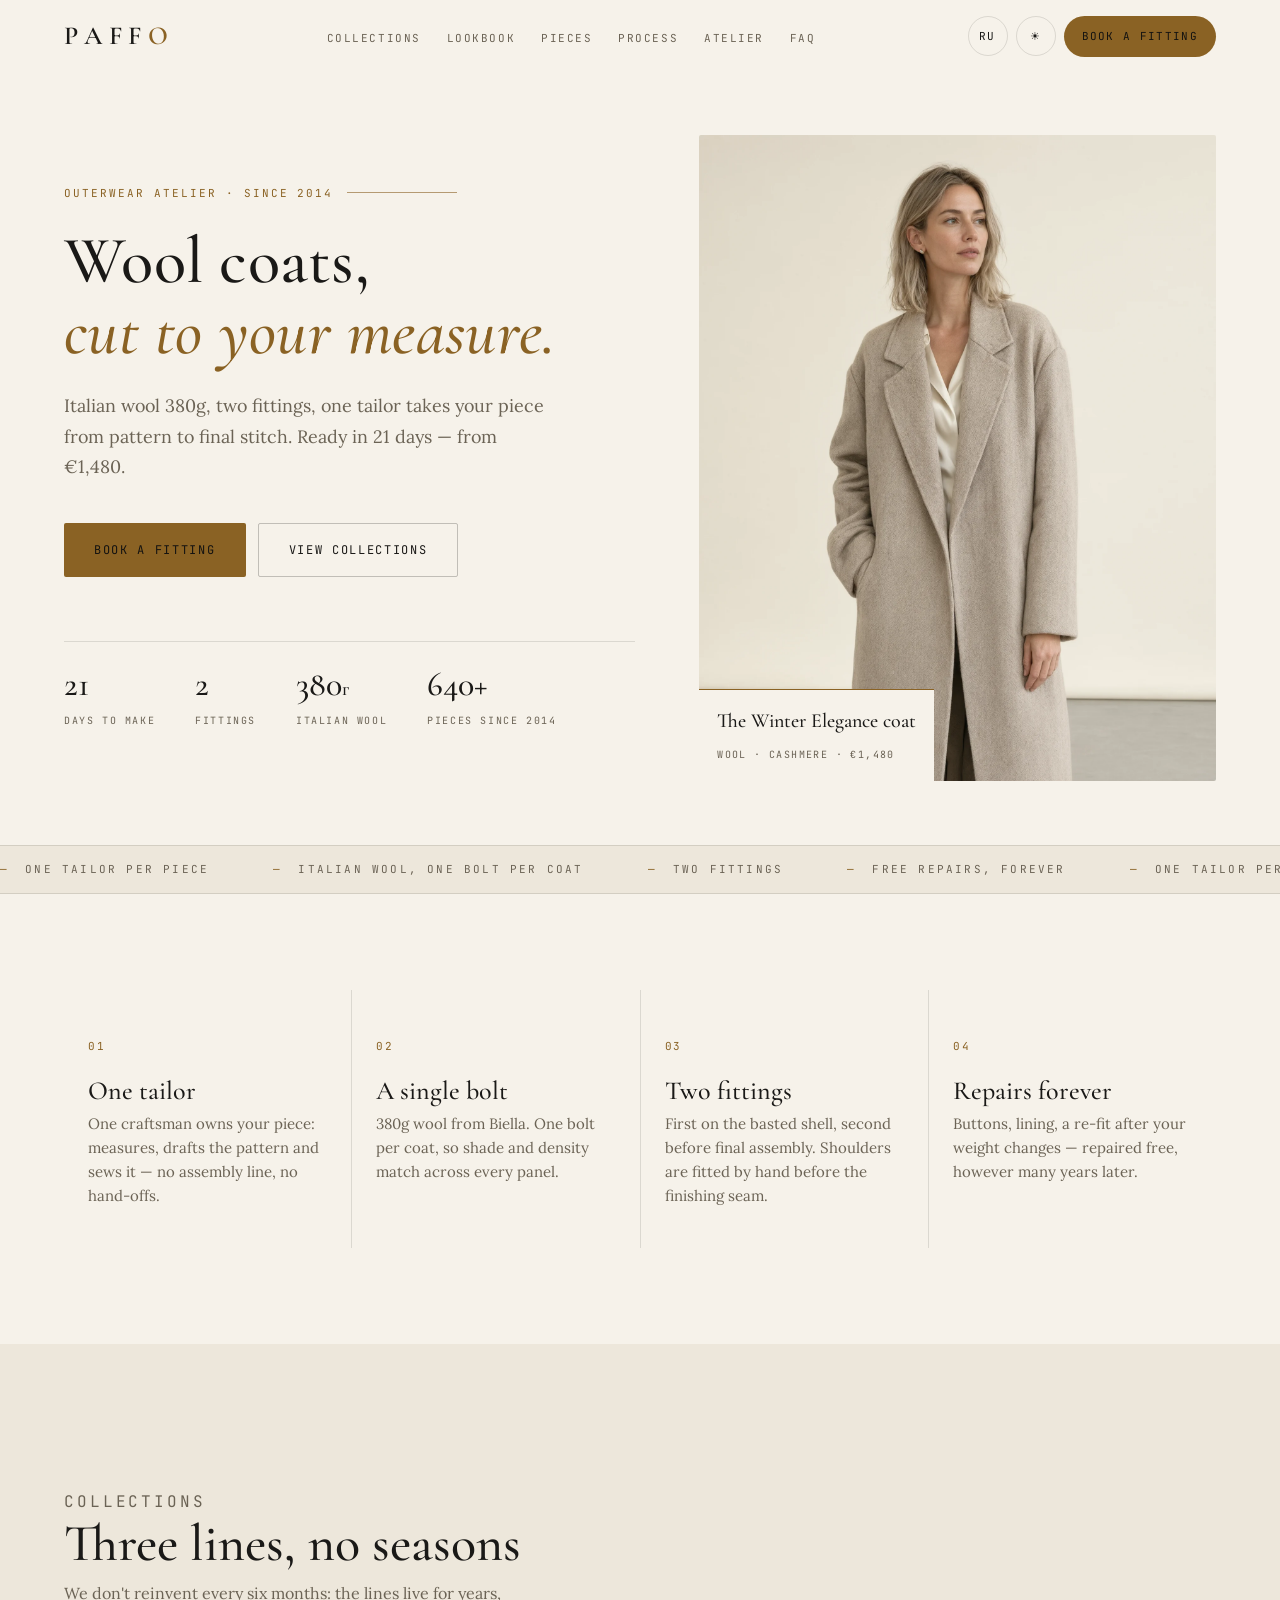
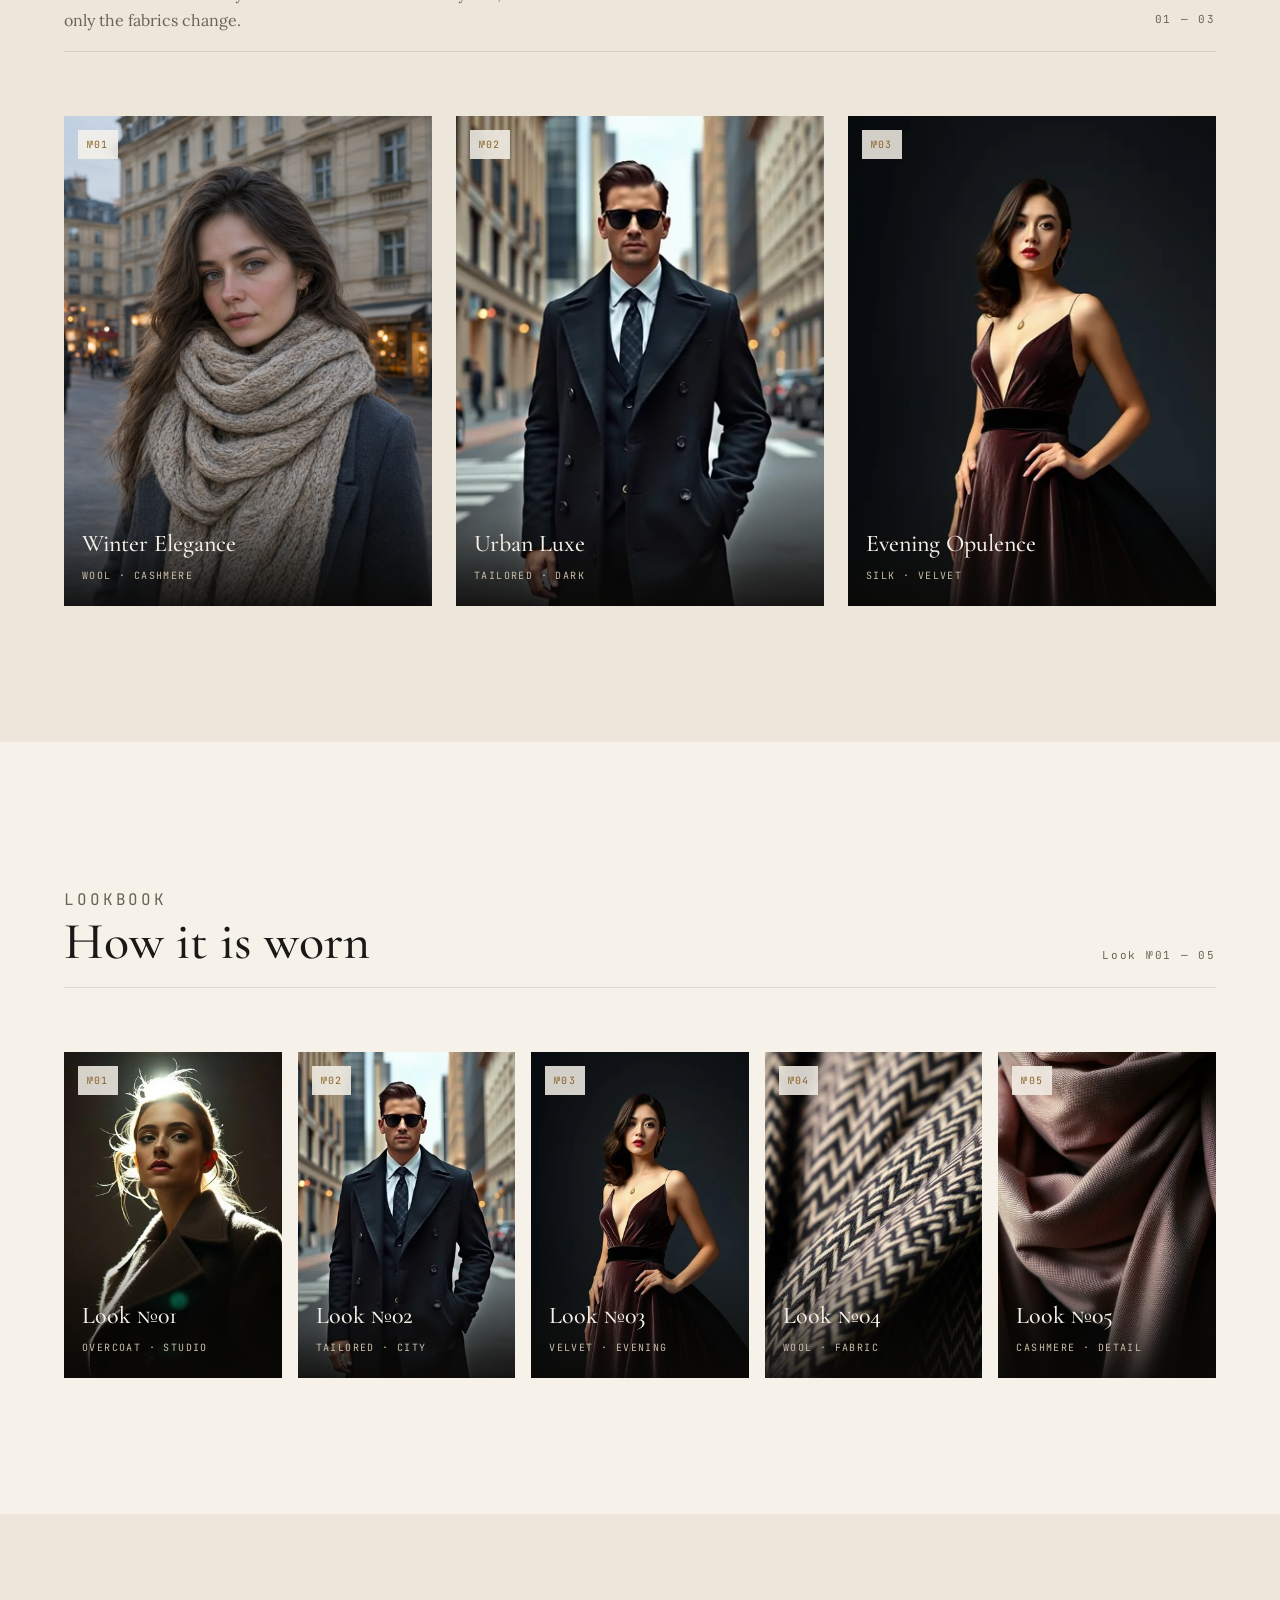
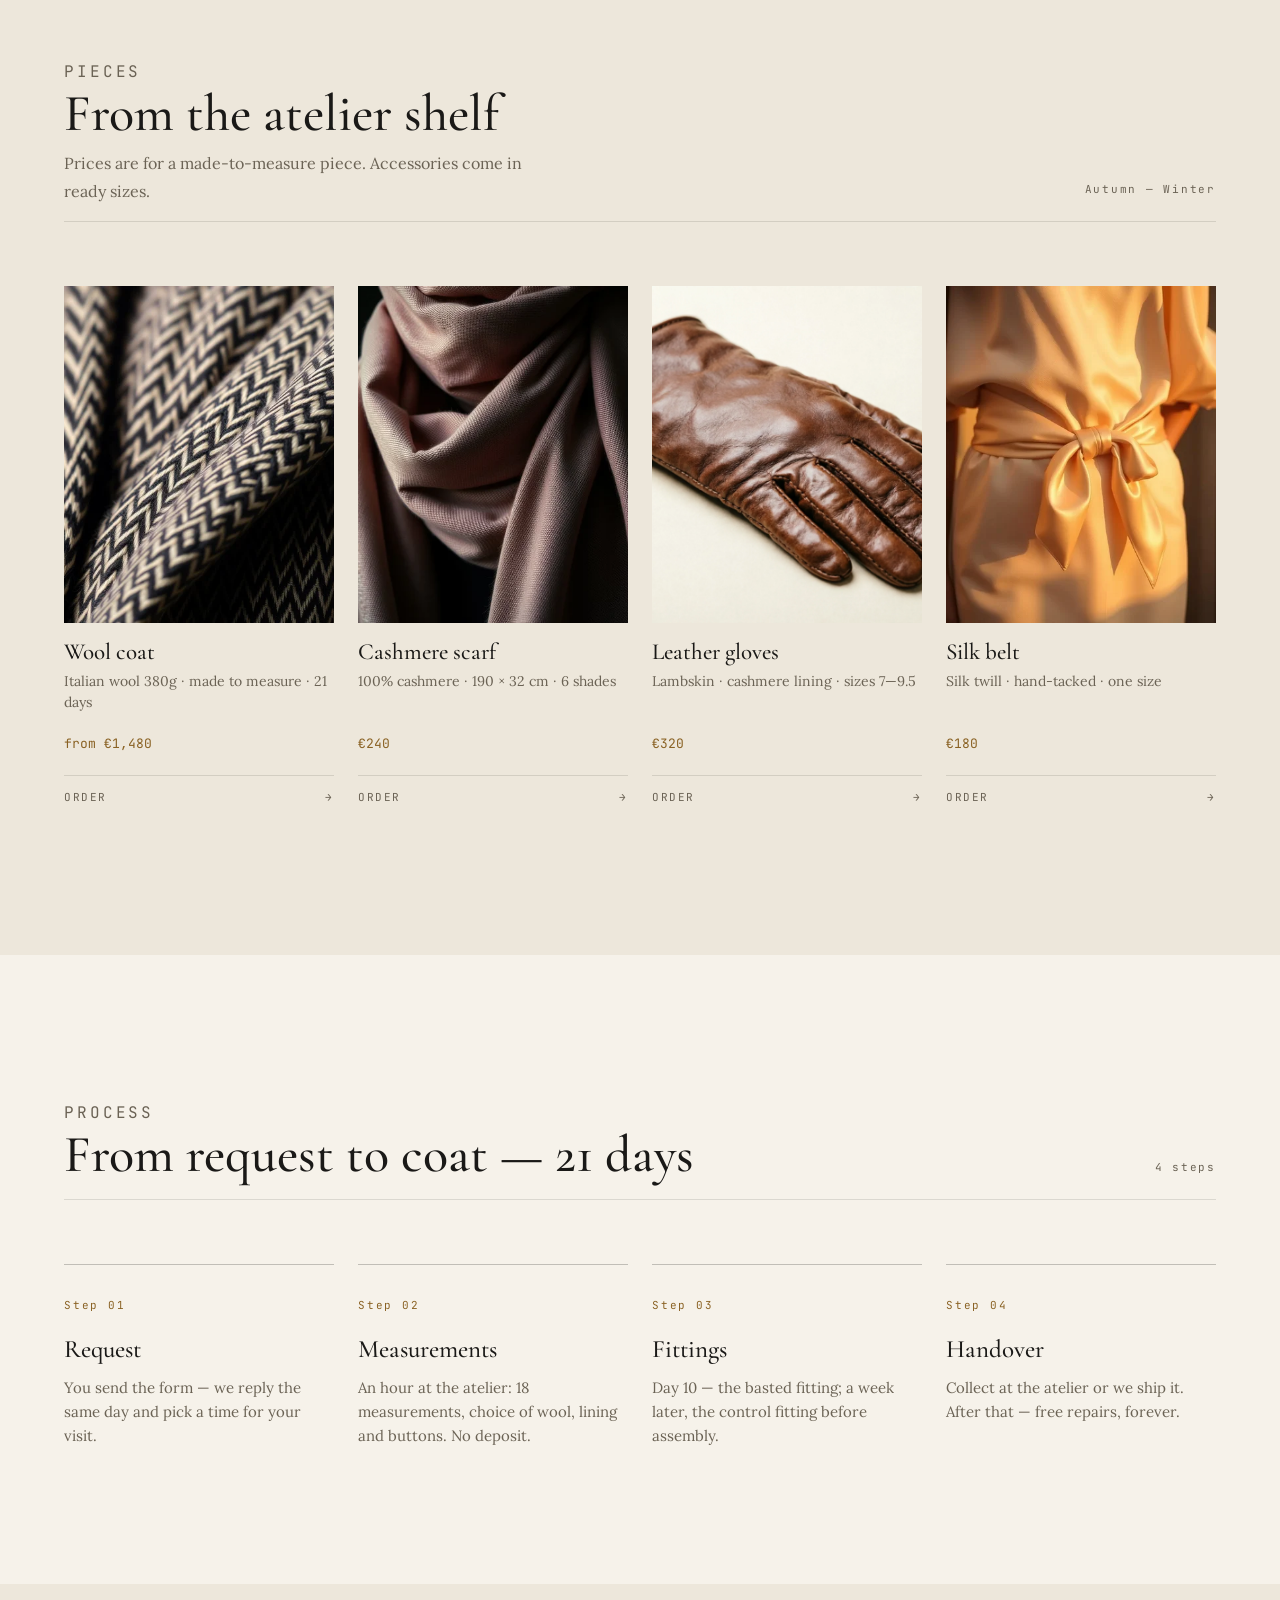
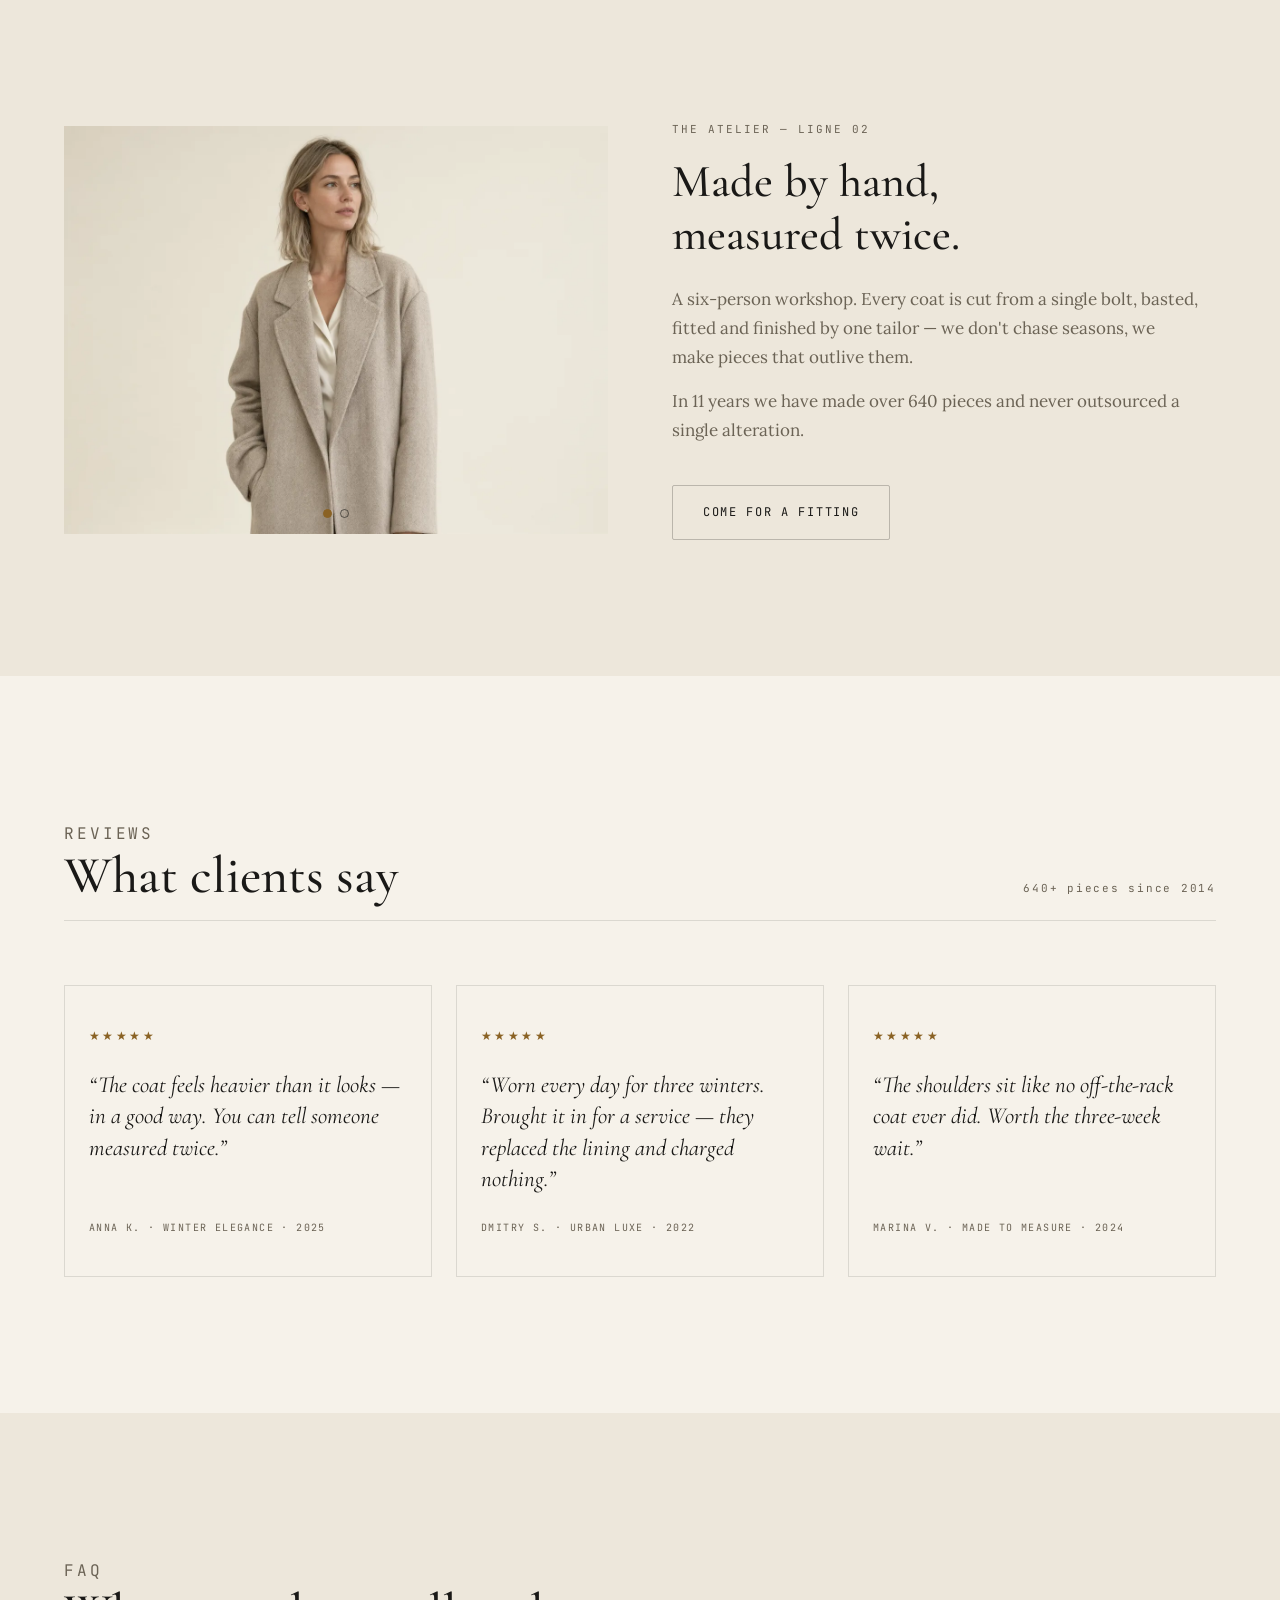
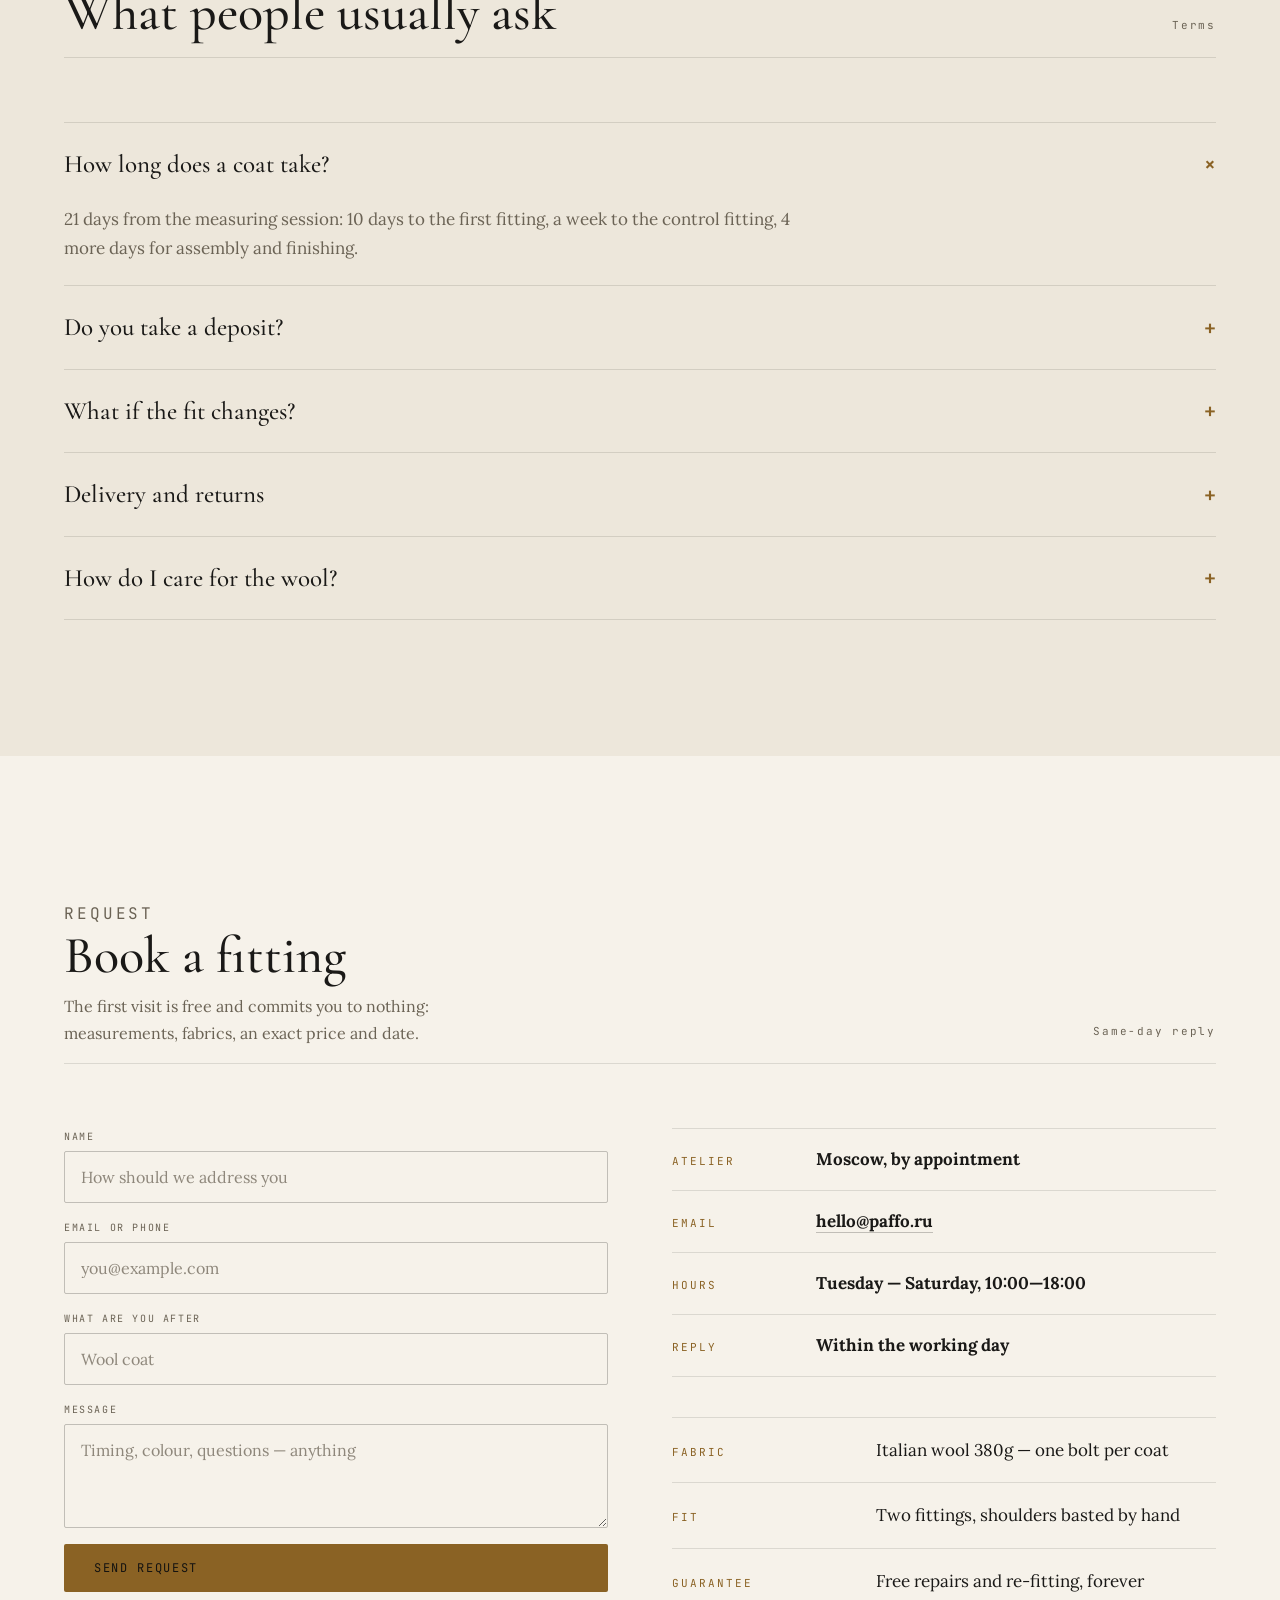
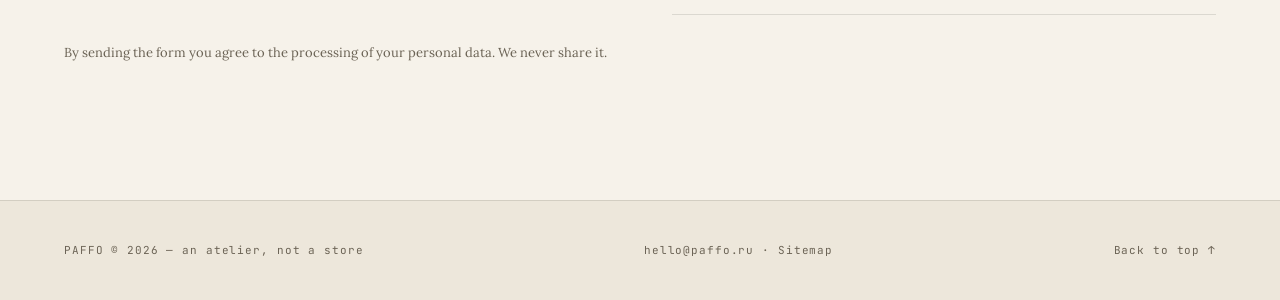
==== commit 030e5182: "Replace images with generated set, add atelier gallery, fix anchor offset - hero.webp: new generated" ====
--- a/index.html
+++ b/index.html
@@ -45,7 +45,7 @@
   --line-strong:color-mix(in srgb,var(--fg) 24%,transparent);
 }
 *,*::before,*::after{box-sizing:border-box;margin:0;padding:0}
-html{scroll-behavior:smooth;scroll-padding-top:96px;-webkit-text-size-adjust:100%}
+html{scroll-behavior:smooth;scroll-padding-top:74px;-webkit-text-size-adjust:100%}
 body{font-family:var(--font-b);background:var(--bg);color:var(--fg);line-height:1.7;font-size:17px;overflow-x:hidden;transition:background .4s var(--ease),color .4s var(--ease)}
 img{display:block;max-width:100%;height:auto}
 a{color:inherit;text-decoration:none}
@@ -168,6 +168,14 @@
 /* split / atelier */
 .split{display:grid;grid-template-columns:1fr 1fr;gap:clamp(28px,5vw,80px);align-items:center}
 .split img{aspect-ratio:4/3;object-fit:cover;width:100%}
+.gallery{position:relative}
+.g-slide{position:absolute;inset:0;opacity:0;transition:opacity .9s var(--ease)}
+.g-slide:first-child{position:relative;opacity:1}
+.g-slide.is-active{opacity:1;z-index:1}
+.g-slide img{aspect-ratio:4/3;object-fit:cover;width:100%}
+.g-dots{position:absolute;z-index:3;left:50%;bottom:16px;transform:translateX(-50%);display:flex;gap:8px}
+.g-dot{width:9px;height:9px;border-radius:50%;border:1px solid color-mix(in srgb,var(--fg) 60%,transparent);background:transparent;cursor:pointer;padding:0;transition:background .3s,border-color .3s}
+.g-dot.is-active{background:var(--accent);border-color:var(--accent)}
 .split h2{font-family:var(--font-d);font-weight:500;font-size:clamp(28px,3.8vw,46px);line-height:1.15;margin:var(--s-2) 0 var(--s-3)}
 .split p{color:var(--muted);max-width:48ch}
 .split p + p{margin-top:var(--s-2)}
@@ -315,7 +323,7 @@
       </div>
     </div>
     <figure class="hero-fig rv">
-      <img src="img/hero.webp" alt="Пальто PAFFO из верблюжьей шерсти — образ из ателье" width="512" height="512" fetchpriority="high">
+      <img src="img/hero.webp" alt="Пальто PAFFO из верблюжьей шерсти — образ из ателье" width="1640" height="2050" fetchpriority="high">
       <figcaption>
         <b data-ru="Пальто «Зимняя элегантность»" data-en="The Winter Elegance coat">Пальто «Зимняя элегантность»</b>
         <span data-ru="Шерсть · кашемир · 148 000 ₽" data-en="Wool · cashmere · €1,480">Шерсть · кашемир · 148 000 ₽</span>
@@ -375,7 +383,7 @@
     <div class="grid3">
       <a class="card rv" href="#request">
         <span class="no mono">№01</span>
-        <img src="img/collections/winter-elegance.webp" alt="Коллекция «Зимняя элегантность» — шерсть и кашемир" width="512" height="512" loading="lazy">
+        <img src="img/collections/winter-elegance.webp" alt="Коллекция «Зимняя элегантность» — шерсть и кашемир" width="1536" height="2048" loading="lazy">
         <span class="cap"><b data-ru="Зимняя элегантность" data-en="Winter Elegance">Зимняя элегантность</b><span data-ru="Шерсть · кашемир" data-en="Wool · cashmere">Шерсть · кашемир</span></span>
       </a>
       <a class="card rv" href="#request">
@@ -441,7 +449,7 @@
         </div>
       </a>
       <a class="prod rv" href="#request" data-item="Кожаные перчатки">
-        <div class="ph"><img src="img/products/leather-gloves.webp" alt="Кожаные перчатки с кашемировой подкладкой" width="512" height="512" loading="lazy"></div>
+        <div class="ph"><img src="img/products/leather-gloves.webp" alt="Кожаные перчатки с кашемировой подкладкой" width="1200" height="1500" loading="lazy"></div>
         <div class="body">
           <h3 data-ru="Кожаные перчатки" data-en="Leather gloves">Кожаные перчатки</h3>
           <span class="meta" data-ru="Ягнёнок · кашемировая подкладка · размеры 7—9,5" data-en="Lambskin · cashmere lining · sizes 7—9.5">Ягнёнок · кашемировая подкладка · размеры 7—9,5</span>
@@ -480,7 +488,14 @@
 
 <section class="section section--alt" id="atelier">
   <div class="wrap split">
-    <div class="split-media rv"><img src="img/craftsmanship/atelier.webp" alt="В ателье PAFFO — работа за швейной машиной" width="512" height="512" loading="lazy"></div>
+    <div class="split-media rv gallery" id="atelierGallery">
+      <figure class="g-slide is-active"><img src="img/craftsmanship/atelier.webp" alt="В ателье PAFFO — работа за швейной машиной" width="1200" height="900" loading="lazy"></figure>
+      <figure class="g-slide"><img src="img/craftsmanship/atelier-3.webp" alt="В ателье PAFFO — швейная машинка и нитки" width="1200" height="900" loading="lazy"></figure>
+      <div class="g-dots" role="group" aria-label="Фото ателье">
+        <button class="g-dot is-active" type="button" aria-label="Фото 1"></button>
+        <button class="g-dot" type="button" aria-label="Фото 2"></button>
+      </div>
+    </div>
     <div class="rv">
       <p class="mono" data-ru="Ателье — линия 02" data-en="The atelier — ligne 02">Ателье — линия 02</p>
       <h2 data-ru="Сшито руками,<br>отмерено дважды." data-en="Made by hand,<br>measured twice.">Сшито руками,<br>отмерено дважды.</h2>
@@ -707,6 +722,26 @@
     status.textContent = texts[l].sent;
     form.reset();
   });
+
+  /* atelier gallery — autoplay fade */
+  const gallery = document.getElementById('atelierGallery');
+  if (gallery) {
+    const slides = gallery.querySelectorAll('.g-slide');
+    const dots = gallery.querySelectorAll('.g-dot');
+    let cur = 0, timer = null;
+    const show = i => {
+      cur = (i + slides.length) % slides.length;
+      slides.forEach((s, k) => s.classList.toggle('is-active', k === cur));
+      dots.forEach((d, k) => d.classList.toggle('is-active', k === cur));
+    };
+    const next = () => show(cur + 1);
+    const start = () => { if (!timer) timer = setInterval(next, 4500); };
+    const stop = () => { clearInterval(timer); timer = null; };
+    dots.forEach((d, k) => d.addEventListener('click', () => { stop(); show(k); start(); }));
+    gallery.addEventListener('mouseenter', stop);
+    gallery.addEventListener('mouseleave', start);
+    if (!window.matchMedia('(prefers-reduced-motion: reduce)').matches) start();
+  }
 })();
 </script>
 </body>
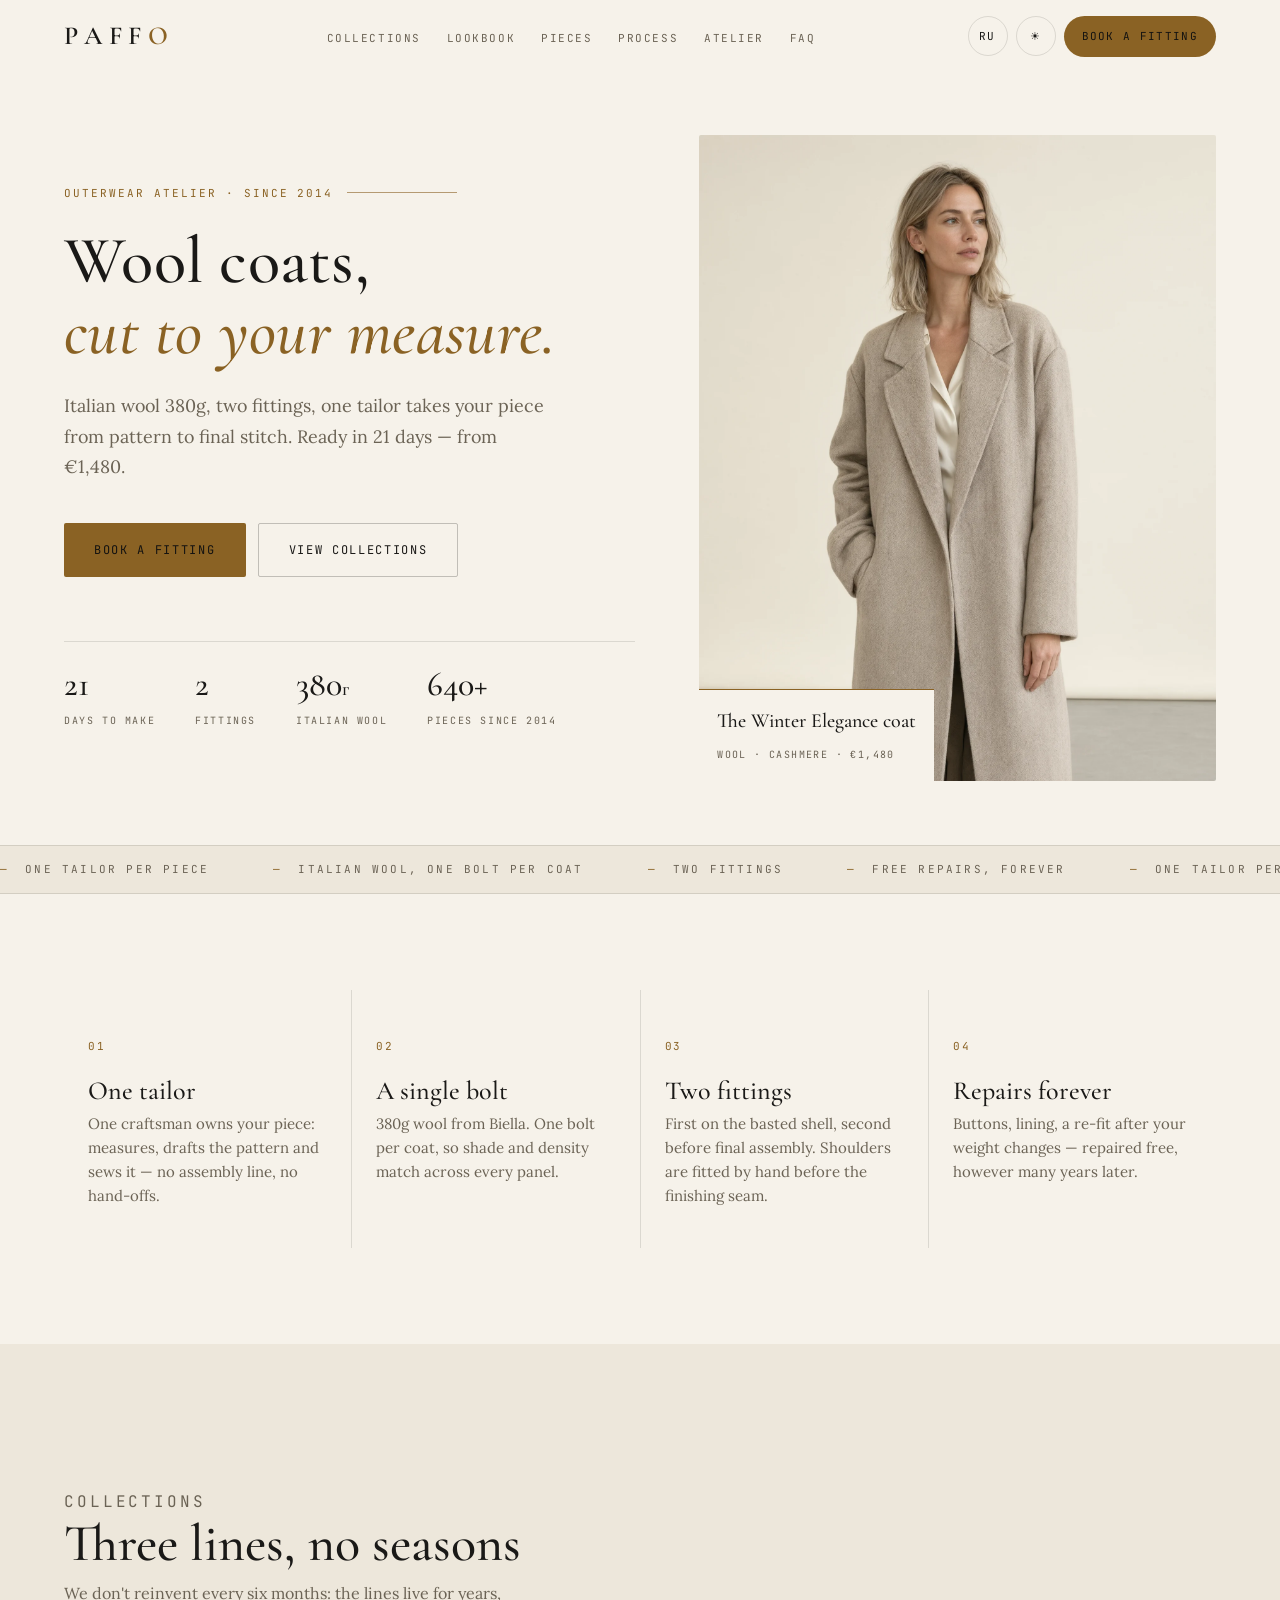
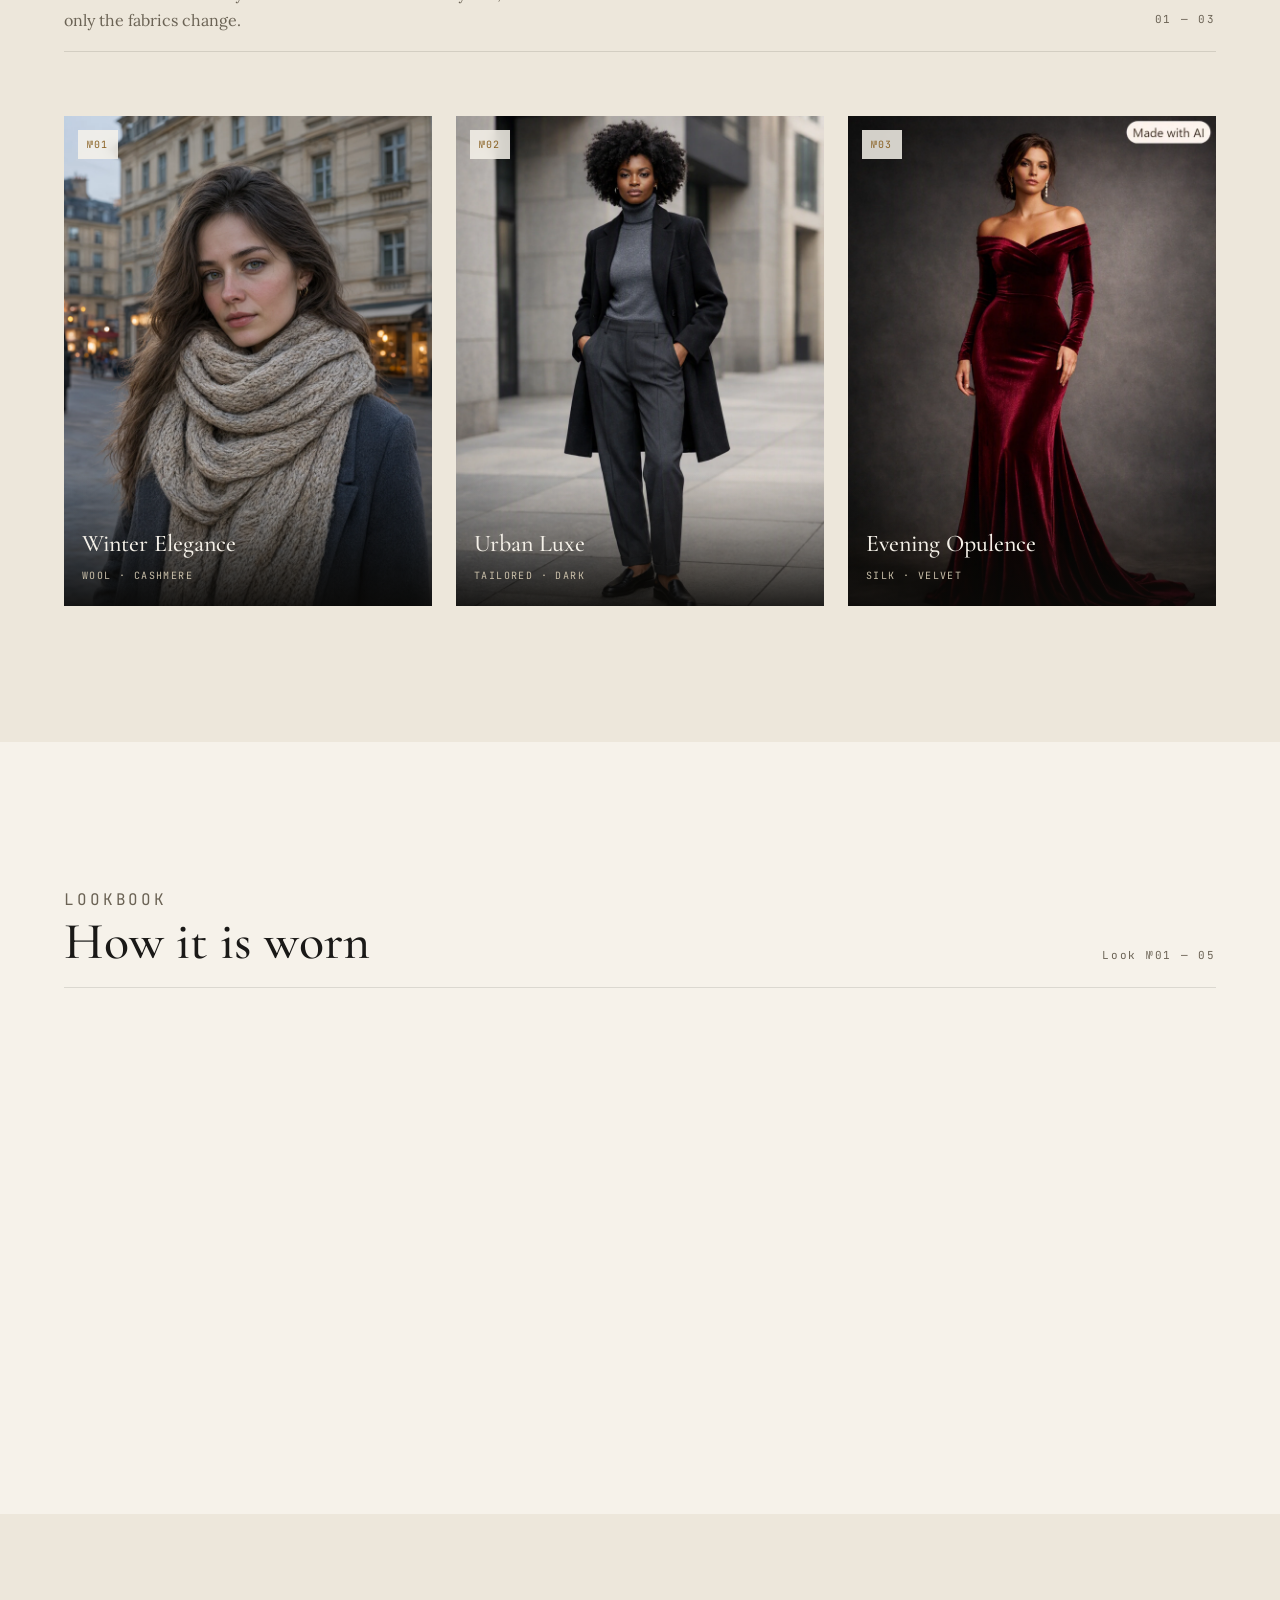
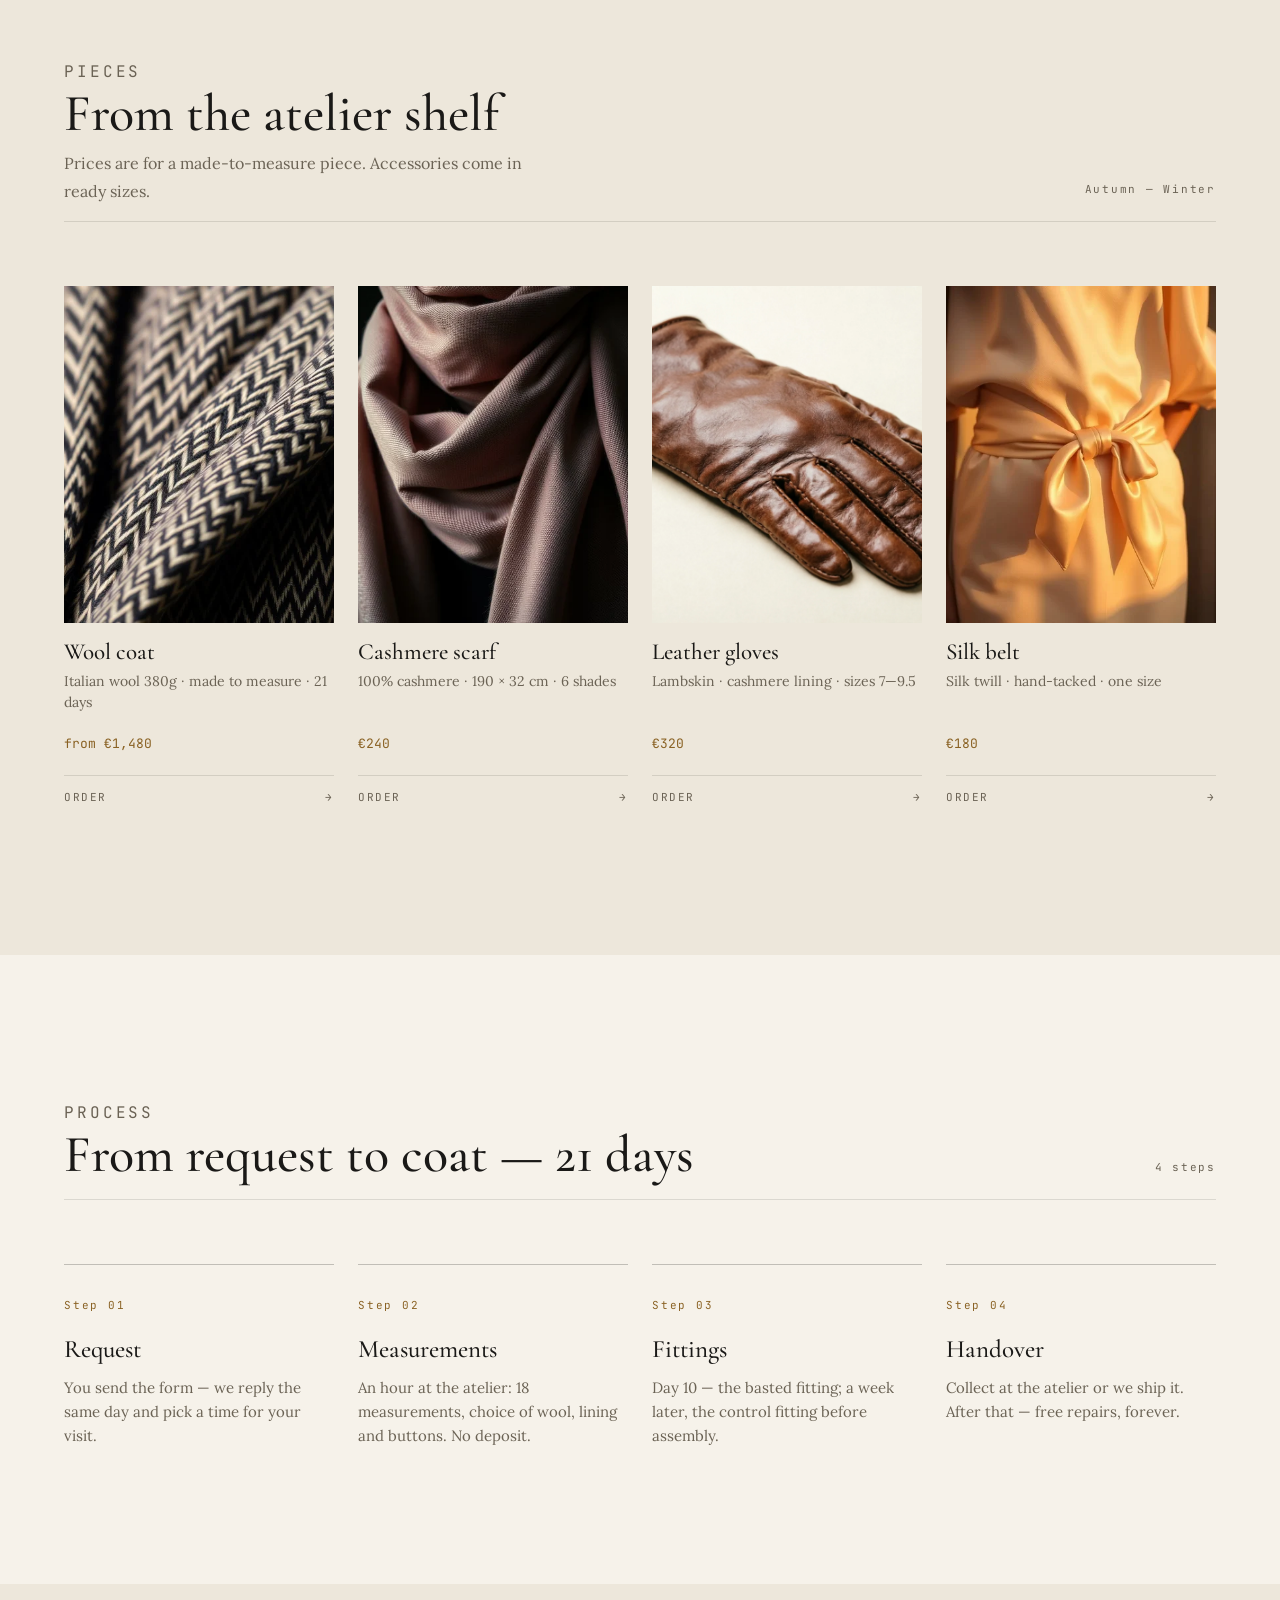
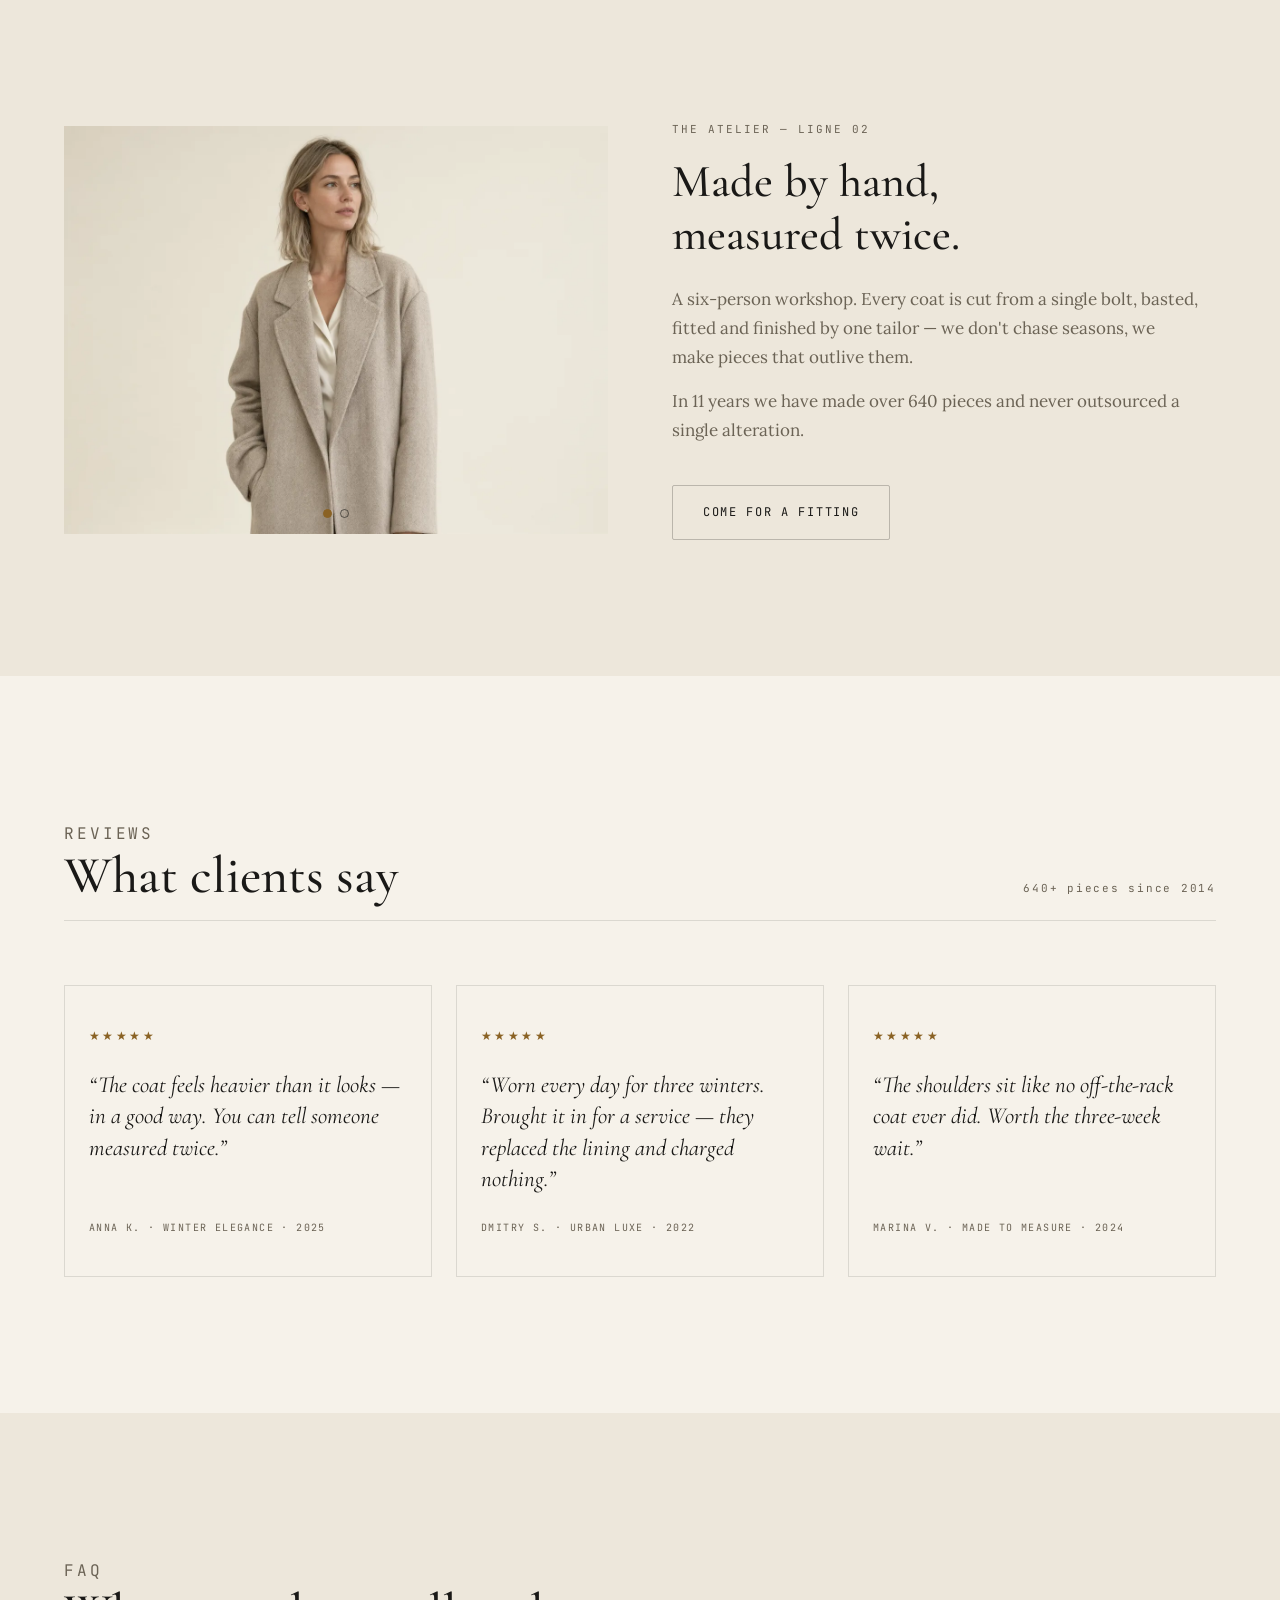
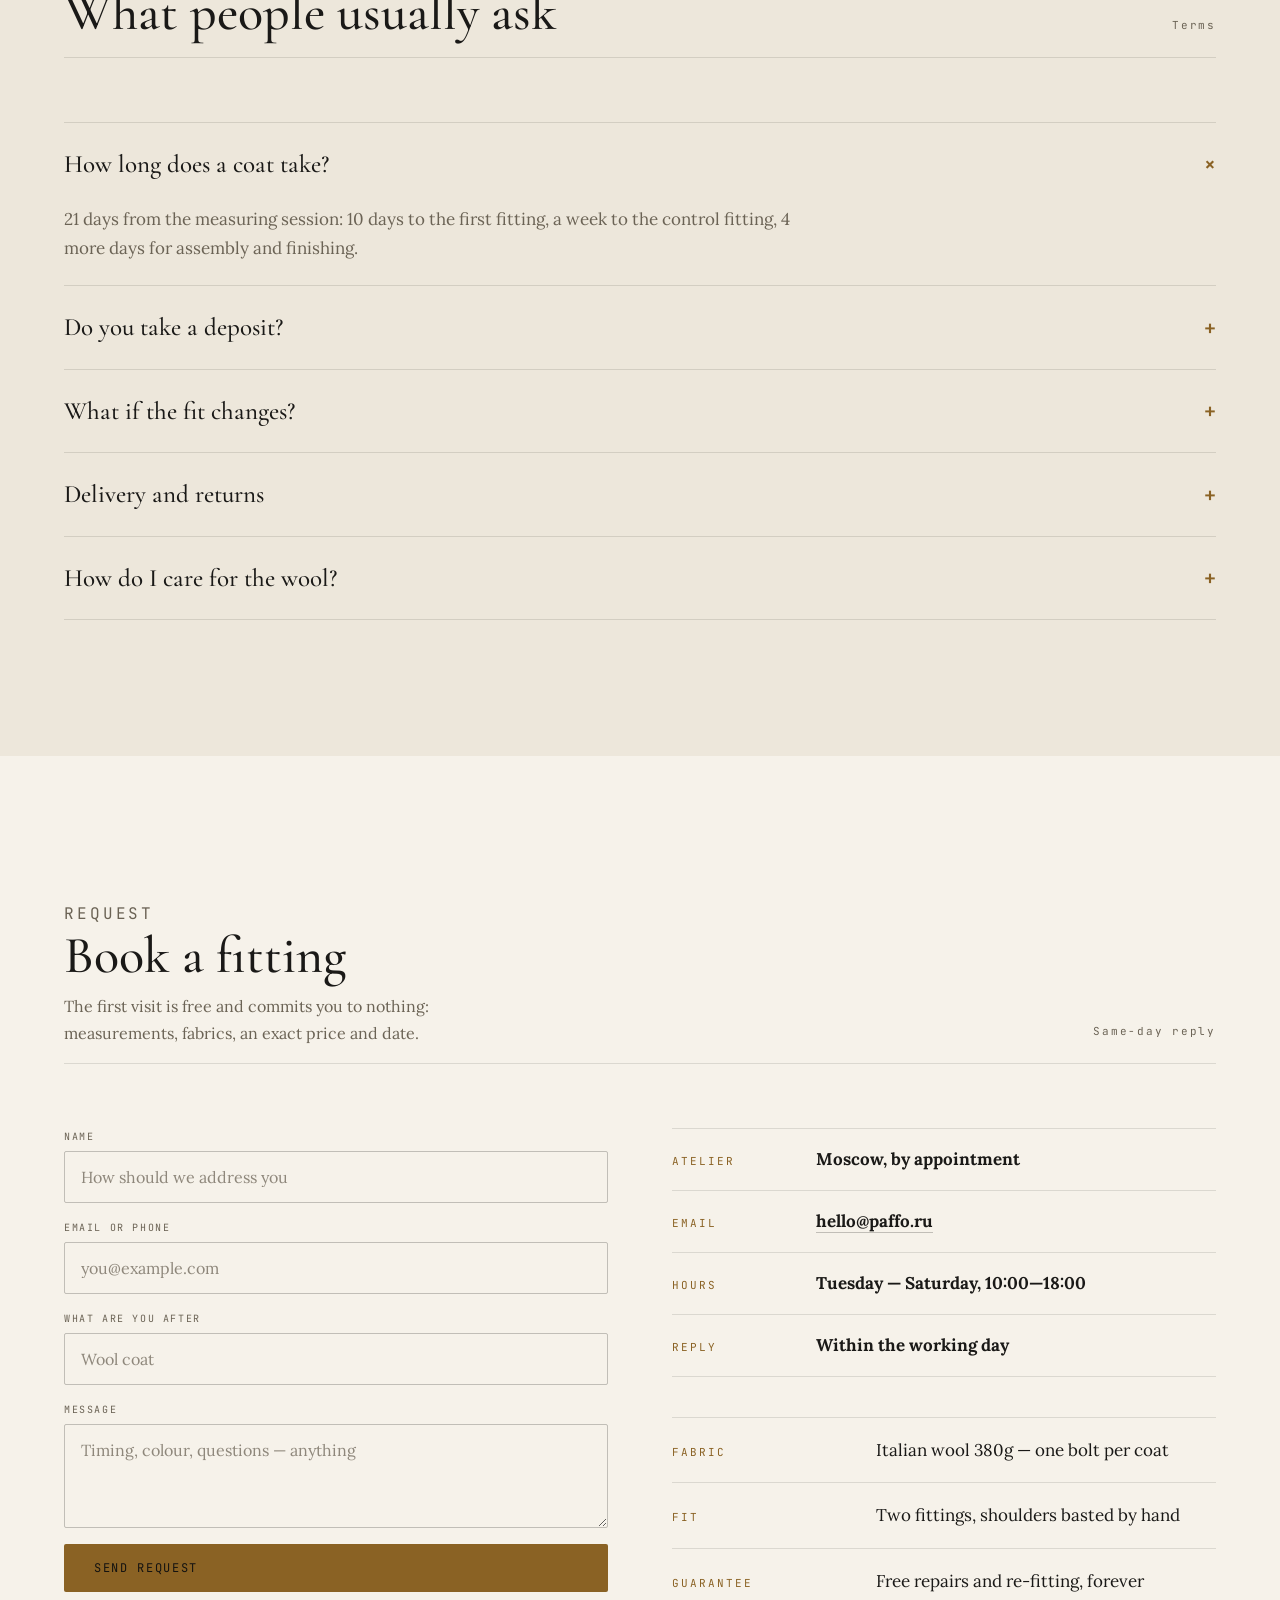
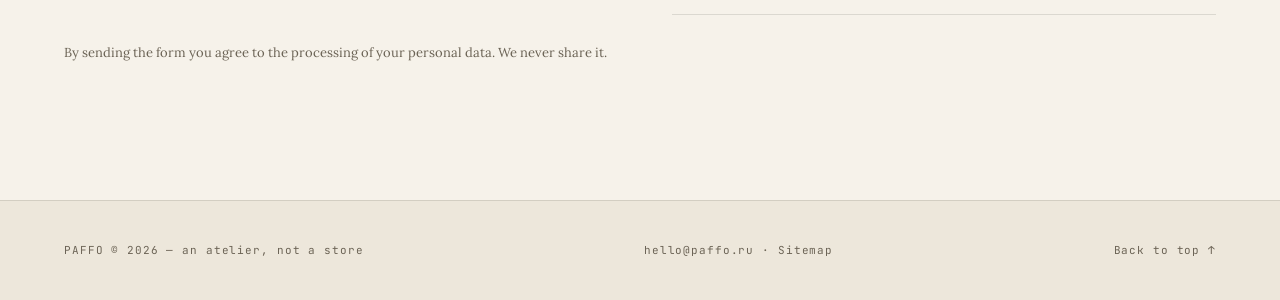
==== commit b3d6e58a: "Add Copilot photos for urban luxe and evening opulence looks - urban-luxe card: 3:4 crop (1536x2048)" ====
--- a/index.html
+++ b/index.html
@@ -388,12 +388,12 @@
       </a>
       <a class="card rv" href="#request">
         <span class="no mono">№02</span>
-        <img src="img/collections/urban-luxe.webp" alt="Коллекция «Городской люкс» — тёмная пальтовая группа" width="512" height="512" loading="lazy">
+        <img src="img/collections/urban-luxe.webp" alt="Коллекция «Городской люкс» — тёмная пальтовая группа" width="1536" height="2048" loading="lazy">
         <span class="cap"><b data-ru="Городской люкс" data-en="Urban Luxe">Городской люкс</b><span data-ru="Костюмная группа · тёмная" data-en="Tailored · dark">Костюмная группа · тёмная</span></span>
       </a>
       <a class="card rv" href="#request">
         <span class="no mono">№03</span>
-        <img src="img/collections/evening-opulence.webp" alt="Коллекция «Вечерняя роскошь» — шёлк и бархат" width="512" height="512" loading="lazy">
+        <img src="img/collections/evening-opulence.webp" alt="Коллекция «Вечерняя роскошь» — шёлк и бархат" width="1536" height="2048" loading="lazy">
         <span class="cap"><b data-ru="Вечерняя роскошь" data-en="Evening Opulence">Вечерняя роскошь</b><span data-ru="Шёлк · бархат" data-en="Silk · velvet">Шёлк · бархат</span></span>
       </a>
     </div>
@@ -411,8 +411,8 @@
     </div>
     <div class="rail">
       <figure class="card rv"><span class="no mono">№01</span><img src="img/lookbook/look-01.webp" alt="Образ 01 — пальто, студийная съёмка" width="512" height="512" loading="lazy"><figcaption class="cap"><b data-ru="Образ №01" data-en="Look №01">Образ №01</b><span data-ru="Пальто · студия" data-en="Overcoat · studio">Пальто · студия</span></figcaption></figure>
-      <figure class="card rv"><span class="no mono">№02</span><img src="img/collections/urban-luxe.webp" alt="Образ 02 — тёмное пальто в городе" width="512" height="512" loading="lazy"><figcaption class="cap"><b data-ru="Образ №02" data-en="Look №02">Образ №02</b><span data-ru="Костюм · город" data-en="Tailored · city">Костюм · город</span></figcaption></figure>
-      <figure class="card rv"><span class="no mono">№03</span><img src="img/collections/evening-opulence.webp" alt="Образ 03 — вечернее бархатное платье" width="512" height="512" loading="lazy"><figcaption class="cap"><b data-ru="Образ №03" data-en="Look №03">Образ №03</b><span data-ru="Бархат · вечер" data-en="Velvet · evening">Бархат · вечер</span></figcaption></figure>
+      <figure class="card rv"><span class="no mono">№02</span><img src="img/collections/urban-luxe-look.webp" alt="Образ 02 — тёмное пальто в городе" width="1024" height="1536" loading="lazy"><figcaption class="cap"><b data-ru="Образ №02" data-en="Look №02">Образ №02</b><span data-ru="Костюм · город" data-en="Tailored · city">Костюм · город</span></figcaption></figure>
+      <figure class="card rv"><span class="no mono">№03</span><img src="img/collections/evening-opulence-look.webp" alt="Образ 03 — вечернее бархатное платье" width="1024" height="1536" loading="lazy"><figcaption class="cap"><b data-ru="Образ №03" data-en="Look №03">Образ №03</b><span data-ru="Бархат · вечер" data-en="Velvet · evening">Бархат · вечер</span></figcaption></figure>
       <figure class="card rv"><span class="no mono">№04</span><img src="img/products/wool-coat.webp" alt="Образ 04 — фактура шерсти ёлочкой" width="512" height="512" loading="lazy"><figcaption class="cap"><b data-ru="Образ №04" data-en="Look №04">Образ №04</b><span data-ru="Шерсть · фактура" data-en="Wool · fabric">Шерсть · фактура</span></figcaption></figure>
       <figure class="card rv"><span class="no mono">№05</span><img src="img/products/cashmere-scarf.webp" alt="Образ 05 — кашемировый шарф, деталь" width="512" height="512" loading="lazy"><figcaption class="cap"><b data-ru="Образ №05" data-en="Look №05">Образ №05</b><span data-ru="Кашемир · деталь" data-en="Cashmere · detail">Кашемир · деталь</span></figcaption></figure>
     </div>
